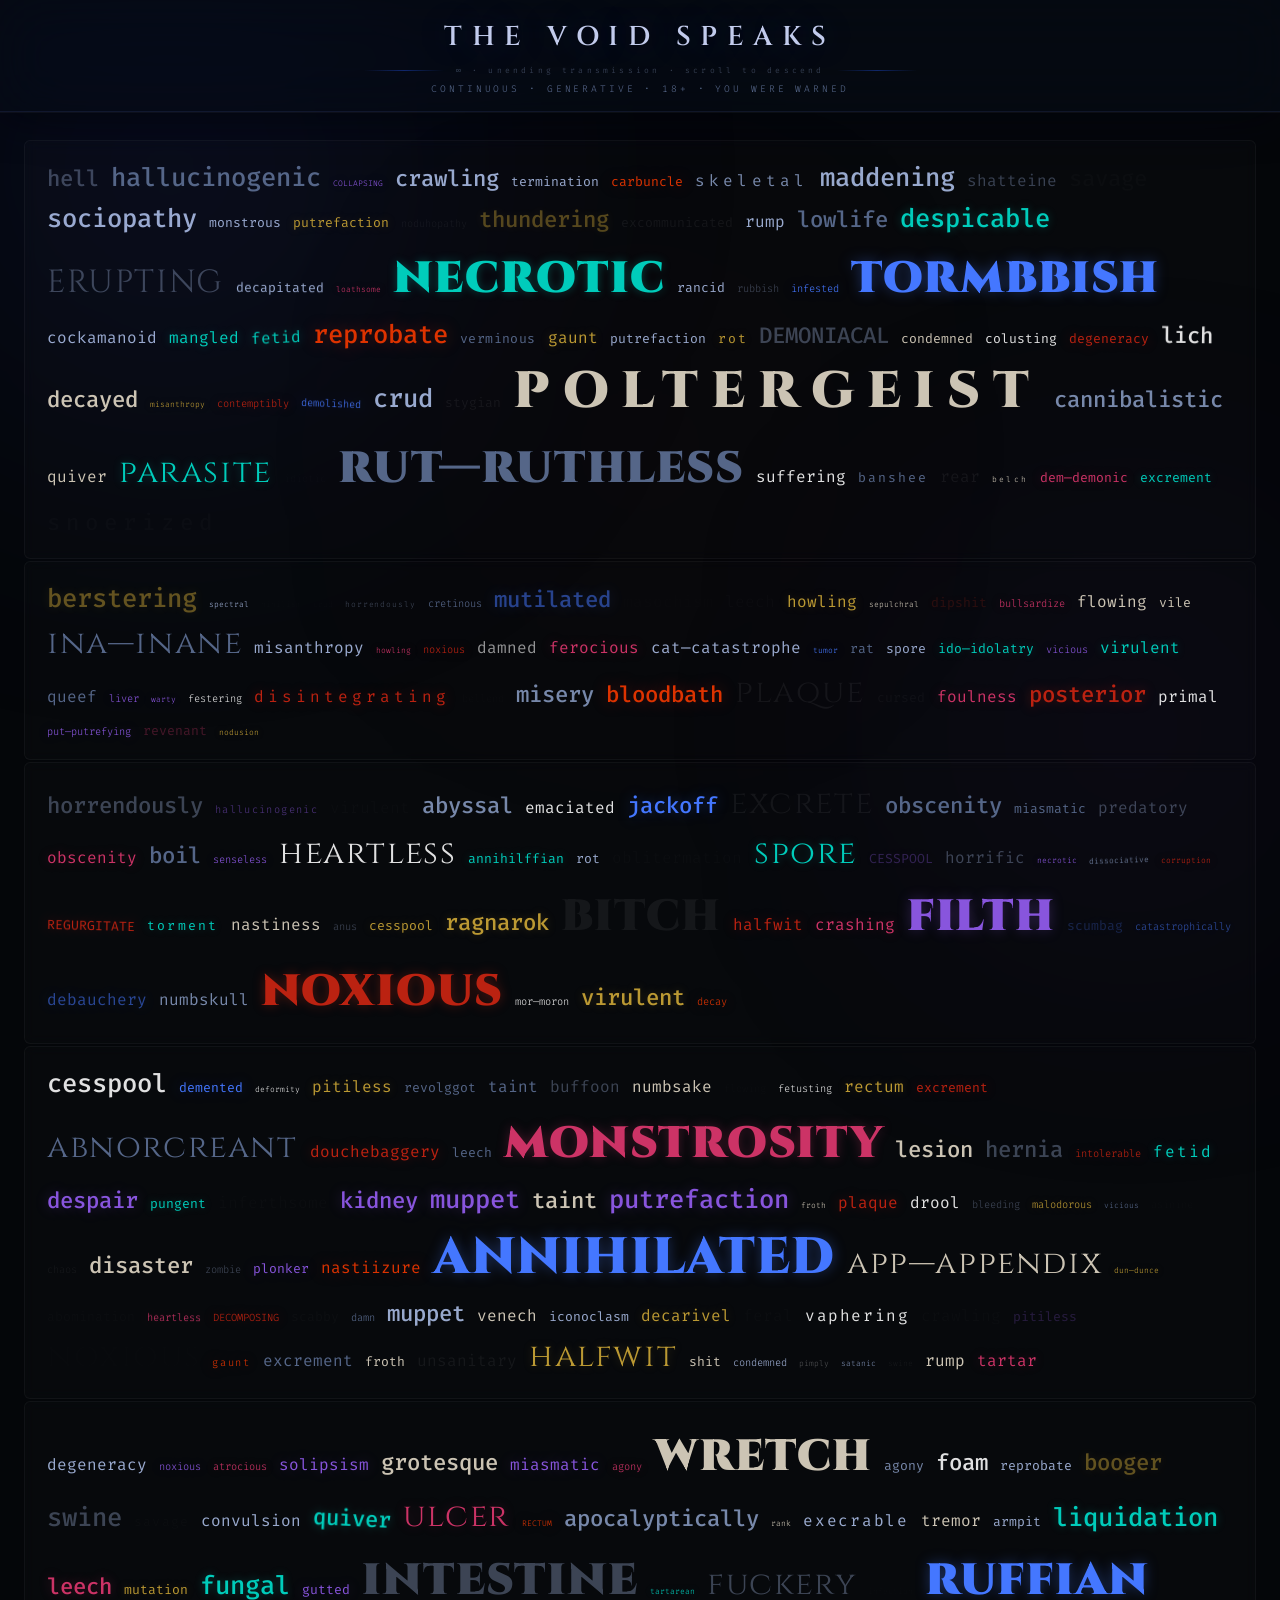
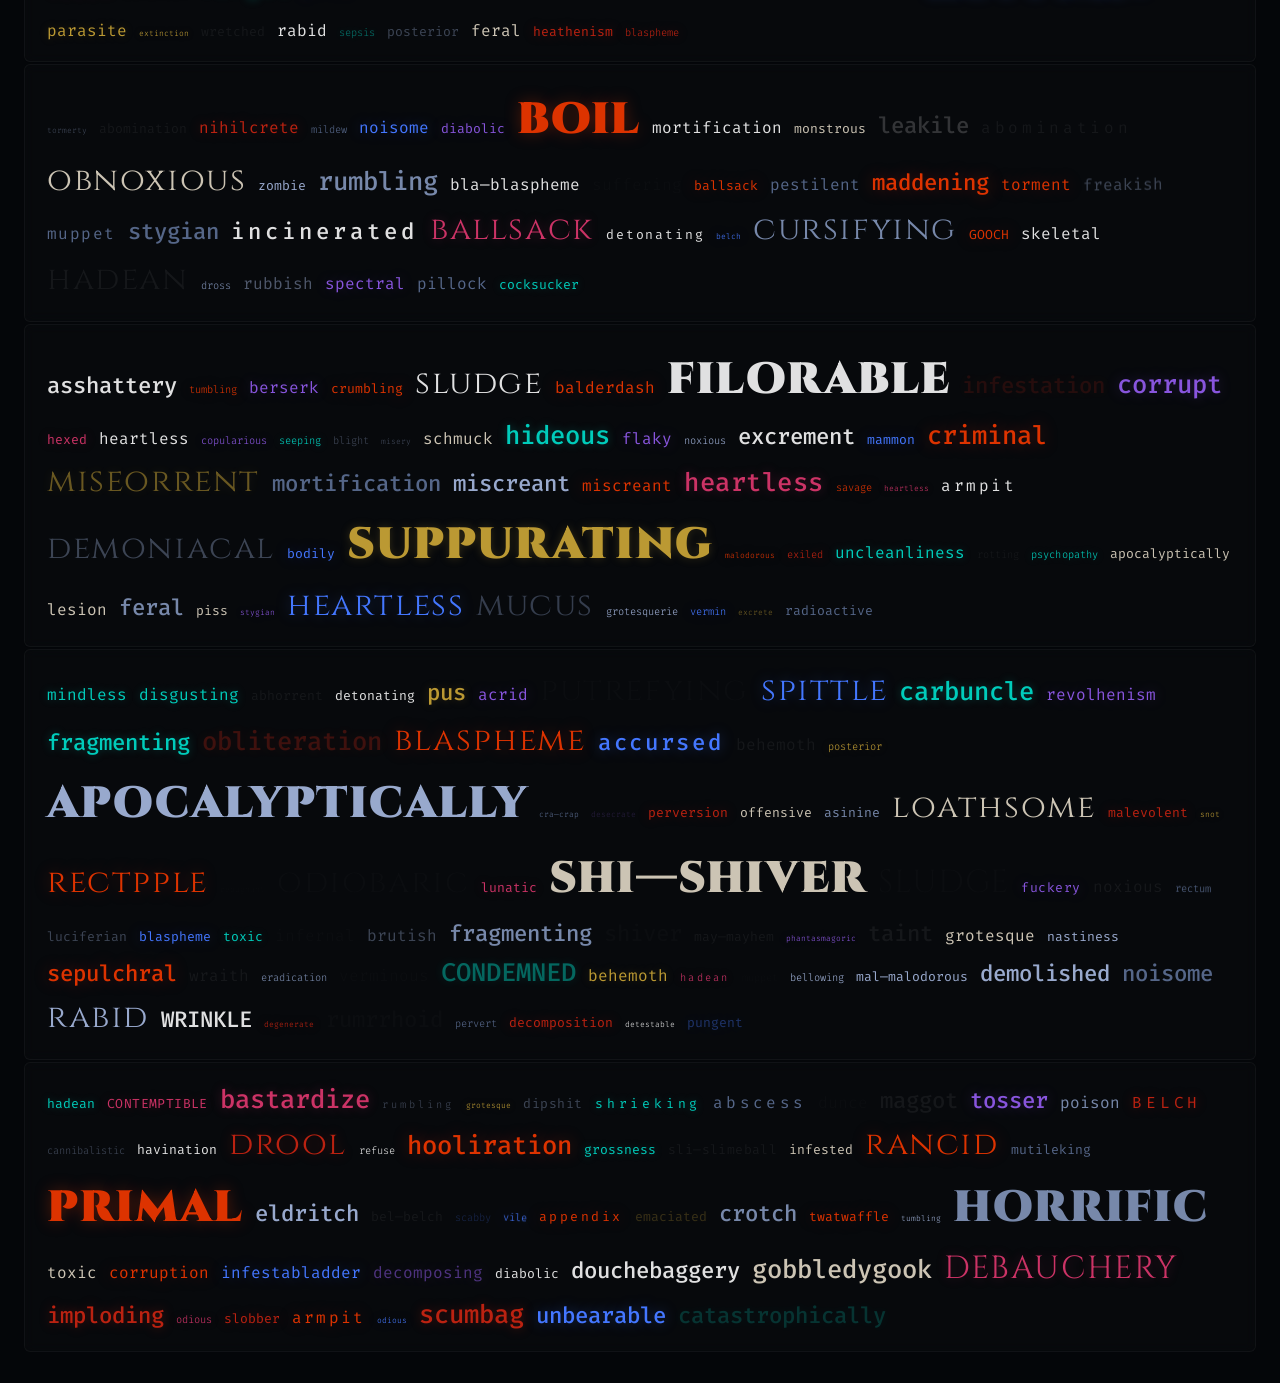
==== index.html @ caf94340 "Rename index 2.html to index.html" ====
<!DOCTYPE html>
<html lang="en">
<head>
<meta charset="UTF-8">
<meta name="viewport" content="width=device-width, initial-scale=1.0">
<title>THE VOID SPEAKS</title>
<style>
  @import url('https://fonts.googleapis.com/css2?family=Cinzel:wght@400;600;900&family=Fira+Code:wght@300;400;500&display=swap');

  :root {
    --bg:         #040609;
    --bg2:        #07090f;
    --glass-bg:   rgba(8, 12, 22, 0.60);
    --glass-edge: rgba(120, 150, 255, 0.10);
    --glass-glow: rgba(60, 100, 255, 0.06);

    --crimson:  #bb2211;
    --ember:    #dd3300;
    --azure:    #2255ee;
    --violet:   #6633cc;
    --frost:    rgba(190, 210, 255, 0.75);
    --mist:     rgba(160, 180, 220, 0.35);
    --steel:    #556688;
    --bone:     #ccc4b4;
    --teal:     #00bbaa;
    --gold:     #997722;
    --silver:   #7788aa;
    --dim:      rgba(255,255,255,0.08);
    --ink:      rgba(255,255,255,0.03);
  }

  * { margin: 0; padding: 0; box-sizing: border-box; }

  html {
    scroll-behavior: smooth;
    background: var(--bg);
  }

  body {
    background: var(--bg);
    min-height: 100vh;
    overflow-x: hidden;
    font-family: 'Fira Code', monospace;
    color: var(--bone);
    overscroll-behavior-y: none;
  }

  /* Subtle noise grain — much lighter */
  body::after {
    content: '';
    position: fixed;
    inset: -50%;
    width: 200%;
    height: 200%;
    background-image: url("data:image/svg+xml,%3Csvg viewBox='0 0 256 256' xmlns='http://www.w3.org/2000/svg'%3E%3Cfilter id='noise'%3E%3CfeTurbulence type='fractalNoise' baseFrequency='0.9' numOctaves='4' stitchTiles='stitch'/%3E%3C/filter%3E%3Crect width='100%25' height='100%25' filter='url(%23noise)' opacity='0.04'/%3E%3C/svg%3E");
    pointer-events: none;
    z-index: 998;
    opacity: 0.05;
    animation: grain 0.8s steps(1) infinite;
  }

  @keyframes grain {
    0%, 100% { transform: translate(0,0); }
    20% { transform: translate(-2%,-2%); }
    40% { transform: translate(2%,1%); }
    60% { transform: translate(-1%,3%); }
    80% { transform: translate(3%,-1%); }
  }

  /* ─── AMBIENT ORBS ────────────────────────────────────────── */
  .bg-orb {
    position: fixed;
    border-radius: 50%;
    filter: blur(140px);
    pointer-events: none;
    z-index: 0;
  }
  #orb1 {
    width: 700px; height: 700px;
    background: radial-gradient(circle, rgba(40,60,200,0.18) 0%, transparent 70%);
    top: -180px; left: -180px;
    animation: orbDrift1 28s ease-in-out infinite;
  }
  #orb2 {
    width: 500px; height: 500px;
    background: radial-gradient(circle, rgba(100,30,180,0.14) 0%, transparent 70%);
    bottom: -80px; right: -100px;
    animation: orbDrift2 22s ease-in-out infinite;
  }
  #orb3 {
    width: 400px; height: 400px;
    background: radial-gradient(circle, rgba(180,20,20,0.08) 0%, transparent 70%);
    top: 50%; left: 50%;
    transform: translate(-50%,-50%);
    animation: orbDrift3 35s ease-in-out infinite;
  }
  @keyframes orbDrift1 { 0%,100%{transform:translate(0,0)} 50%{transform:translate(100px,80px)} }
  @keyframes orbDrift2 { 0%,100%{transform:translate(0,0)} 50%{transform:translate(-80px,-60px)} }
  @keyframes orbDrift3 { 0%,100%{transform:translate(-50%,-50%)} 33%{transform:translate(-40%,-60%)} 66%{transform:translate(-60%,-40%)} }

  /* ─── HEADER ─────────────────────────────────────────────── */
  #header {
    position: sticky;
    top: 0;
    z-index: 100;
    text-align: center;
    padding: 18px 24px 16px;
    background: var(--glass-bg);
    backdrop-filter: blur(28px) saturate(160%);
    -webkit-backdrop-filter: blur(28px) saturate(160%);
    border-bottom: 1px solid var(--glass-edge);
    box-shadow:
      0 1px 0 rgba(255,255,255,0.04),
      0 4px 40px rgba(0,0,0,0.6),
      0 0 80px var(--glass-glow);
  }

  #header h1 {
    font-family: 'Cinzel', serif;
    font-size: clamp(1rem, 3.5vw, 1.7rem);
    font-weight: 600;
    color: rgba(210, 220, 255, 0.92);
    letter-spacing: 0.35em;
    text-transform: uppercase;
    text-shadow: 0 0 40px rgba(80,120,255,0.3);
  }

  #header p {
    font-family: 'Fira Code', monospace;
    font-size: 0.6rem;
    color: var(--steel);
    letter-spacing: 0.3em;
    text-transform: uppercase;
    margin-top: 6px;
    font-weight: 300;
  }

  /* Header rule */
  #header-rule {
    display: flex;
    align-items: center;
    gap: 12px;
    margin-top: 10px;
    justify-content: center;
    opacity: 0.4;
  }
  #header-rule span {
    display: block;
    height: 1px;
    width: 80px;
    background: linear-gradient(90deg, transparent, var(--azure), transparent);
  }
  #header-rule em {
    font-style: normal;
    font-size: 0.5rem;
    color: var(--silver);
    letter-spacing: 0.4em;
    font-family: 'Fira Code', monospace;
  }

  /* ─── WORD FIELD ─────────────────────────────────────────── */
  #word-field {
    min-height: 100vh;
    padding: 28px 24px;
    position: relative;
    z-index: 1;
  }

  .word-chunk {
    display: flex;
    flex-wrap: wrap;
    align-items: baseline;
    gap: 8px 12px;
    margin-bottom: 2px;
    padding: 20px 22px;
    background: rgba(255,255,255,0.015);
    border: 1px solid rgba(255,255,255,0.04);
    border-radius: 6px;
    backdrop-filter: blur(6px);
    -webkit-backdrop-filter: blur(6px);
    animation: chunkIn 0.5s cubic-bezier(0.22, 1, 0.36, 1) both;
    opacity: 0;
    transform: translateY(16px);
  }

  @keyframes chunkIn {
    to { opacity: 1; transform: translateY(0); }
  }

  .word {
    display: inline-block;
    font-family: 'Fira Code', monospace;
    line-height: 1.3;
    transition: color 0.15s ease, text-shadow 0.15s ease;
    cursor: default;
    will-change: transform;
    font-weight: 400;
  }

  .word:hover {
    animation: hoverLift 0.2s ease forwards;
    filter: brightness(1.4) saturate(1.2);
  }

  @keyframes hoverLift {
    to { transform: translateY(-2px) scale(1.04); }
  }

  /* ─── WORD STYLE VARIANTS (refined palette) ──────────────── */
  .style-crimson { color: var(--crimson); text-shadow: 0 0 12px rgba(187,34,17,0.4); }
  .style-ember   { color: var(--ember);   text-shadow: 0 0 16px rgba(221,51,0,0.35); }
  .style-azure   { color: #4477ff;        text-shadow: 0 0 14px rgba(68,119,255,0.35); }
  .style-violet  { color: #8855dd;        text-shadow: 0 0 14px rgba(136,85,221,0.3); }
  .style-frost   { color: rgba(190,210,255,0.80); }
  .style-mist    { color: var(--mist); }
  .style-steel   { color: var(--steel); }
  .style-bone    { color: var(--bone); }
  .style-teal    { color: #00ccbb;        text-shadow: 0 0 10px rgba(0,204,187,0.3); }
  .style-gold    { color: #bb9933;        text-shadow: 0 0 10px rgba(187,153,51,0.25); }
  .style-silver  { color: var(--silver); }
  .style-dim     { color: rgba(255,255,255,0.06); }
  .style-white   { color: rgba(255,255,255,0.88); }
  .style-shadow  { color: rgba(255,255,255,0.02); }
  .style-rose    { color: #cc3366;        text-shadow: 0 0 12px rgba(204,51,102,0.3); }

  /* ─── SIZE VARIANTS ──────────────────────────────────────── */
  .sz-micro  { font-size: 0.5rem;  font-weight: 300; }
  .sz-tiny   { font-size: 0.65rem; font-weight: 300; }
  .sz-small  { font-size: 0.82rem; }
  .sz-med    { font-size: 1.0rem;  }
  .sz-large  { font-size: 1.4rem;  font-weight: 500; }
  .sz-huge   { font-size: 2.0rem;  font-family: 'Cinzel', serif; font-weight: 400; letter-spacing: 0.05em; }
  .sz-titan  { font-size: 3.2rem;  font-family: 'Cinzel', serif; font-weight: 900; letter-spacing: 0.02em; }
  .sz-mono   { font-size: 1.6rem;  font-family: 'Fira Code', monospace; font-weight: 500; }

  /* ─── SPECIAL EFFECTS (restrained) ──────────────────────── */
  .pulse      { animation: pulseAnim 3s ease-in-out infinite; }
  .blink      { animation: blinkAnim 2.4s step-start infinite; }
  .glitch-anim { animation: glitchAnim 3.5s infinite; }
  .drift      { animation: driftAnim 6s ease-in-out infinite alternate; }

  @keyframes pulseAnim {
    0%,100% { opacity: 1; transform: scale(1); }
    50% { opacity: 0.6; transform: scale(1.03); }
  }
  @keyframes blinkAnim { 50% { opacity: 0; } }
  @keyframes glitchAnim {
    0%,90%,100% { text-shadow: inherit; transform: none; }
    91% { text-shadow: -2px 0 rgba(68,119,255,0.8), 2px 0 rgba(187,34,17,0.8); transform: translateX(-1px); }
    93% { text-shadow: 2px 0 rgba(136,85,221,0.8), -2px 0 rgba(0,204,187,0.5); transform: translateX(2px); }
    95% { text-shadow: inherit; transform: none; }
  }
  @keyframes driftAnim {
    from { transform: translateY(0); }
    to   { transform: translateY(-3px); }
  }

  /* ─── SENTINEL ───────────────────────────────────────────── */
  #sentinel { height: 1px; width: 100%; }

  /* ─── SCROLLBAR ──────────────────────────────────────────── */
  ::-webkit-scrollbar { width: 4px; }
  ::-webkit-scrollbar-track { background: var(--bg); }
  ::-webkit-scrollbar-thumb {
    background: rgba(80,100,200,0.3);
    border-radius: 2px;
  }
  ::-webkit-scrollbar-thumb:hover { background: rgba(80,100,200,0.5); }
</style>
</head>
<body>

<div class="bg-orb" id="orb1"></div>
<div class="bg-orb" id="orb2"></div>
<div class="bg-orb" id="orb3"></div>

<div id="header">
  <h1>The Void Speaks</h1>
  <div id="header-rule">
    <span></span>
    <em>∞ · unending transmission · scroll to descend</em>
    <span></span>
  </div>
  <p>continuous · generative · 18+ · you were warned</p>
</div>

<div id="word-field"></div>
<div id="sentinel"></div>

<script>
  const words = [
    "hellspawn","damnation","abomination","infernal","forsaken","wretched","putrid","vile","festering",
    "pestilence","malevolent","sinister","nefarious","diabolical","accursed","wicked","malice","blight",
    "desecrate","profane","blaspheme","defile","corrupt","decayed","rancid","fetid","gangrenous","necrotic",
    "desecrated","tormented","suffering","anguish","despair","torment","agony","misery","anguished",
    "grotesque","hideous","revolting","repulsive","disgusting","loathsome","repugnant","obnoxious","offensive",
    "contemptible","deplorable","despicable","detestable","execrable","odious","heinous","atrocious",
    "barbaric","savage","brutal","vicious","ferocious","ruthless","merciless","pitiless","heartless",
    "monstrous","ghastly","horrific","terrifying","nightmarish","apocalyptic","catastrophic","cataclysmic",
    "cesspool","garbage","filth","sewage","excrement","mucus","bile","pus","phlegm","vomit","slime",
    "scum","vermin","parasite","maggot","leech","rodent","roach","pestilent","infested","crawling",
    "mangled","mutilated","dismembered","decapitated","eviscerated","disembowelled","gutted","shredded",
    "obliterated","annihilated","decimated","pulverized","incinerated","vaporized","demolished","destroyed",
    "chaos","anarchy","mayhem","pandemonium","bedlam","havoc","carnage","massacre","slaughter","bloodbath",
    "scrotum","phallus","rectum","anus","bodily","excrete","flatulence","belch","regurgitate","defecate",
    "fornicate","copulate","promiscuous","debauchery","depravity","perversion","deviance","degenerate",
    "bastard","jackass","dipshit","numbskull","buffoon","imbecile","moron","cretin","halfwit","dunce",
    "schmuck","prick","ass","bitch","damn","hell","crap","shit","piss","bastardize","dumbass",
    "scumbag","dirtbag","lowlife","scoundrel","miscreant","reprobate","villain","wretch","swine","rat",
    "verminous","disgusting","revolting","putrefying","decomposing","rotting","festering","suppurating",
    "malodorous","miasmatic","sepulchral","necromantic","demoniacal","phantasmagoric","eldritch","cthonic",
    "stygian","abyssal","plutonian","infernal","gehenna","tartarean","erebean","hadean","leviathan",
    "behemoth","mammon","beelzebub","mephistophelean","luciferian","satanic","demonic","diabolic",
    "hexed","cursed","jinxed","doomed","damned","condemned","forsaken","banished","exiled","excommunicated",
    "psychotic","deranged","unhinged","demented","lunatic","maniacal","frenzied","berserk","rabid","feral",
    "cannibalistic","predatory","feral","primal","savage","animalistic","brutish","bestial","ghoulish",
    "splooge","queef","taint","gooch","ballsack","nipple","armpit","fungal","athlete","mold","spore",
    "toxic","radioactive","mutant","abhorrent","aberrant","deviant","abnormal","freakish","grotesque",
    "cadaverous","emaciated","skeletal","gaunt","haggard","pallid","ashen","deathly","ghostly","spectral",
    "wraith","banshee","poltergeist","revenant","zombie","undead","lich","ghoul","shade","apparition",
    "maggotbrain","slimeball","shitstain","dipwad","fuckwit","jackoff","cocksucker","bastardly","twatwaffle",
    "douchebaggery","asshattery","fuckery","bullshit","horseshit","cockamamie","balderdash","poppycock",
    "gobbledygook","drivel","hogwash","malarkey","claptrap","rubbish","tripe","twaddle","balderdash",
    "knobhead","tosser","wanker","bellend","muppet","numpty","pillock","plonker","prat","git","minger",
    "blithering","bumbling","fumbling","stumbling","mumbling","grumbling","crumbling","tumbling","rumbling",
    "catastrophically","apocalyptically","horrendously","atrociously","despicably","contemptibly","abhorrently",
    "putrefaction","decomposition","mortification","necrosis","gangrene","sepsis","infection","infestation",
    "obliteration","annihilation","decimation","eradication","extermination","liquidation","termination",
    "degeneracy","debauchery","licentiousness","lewdness","lasciviousness","obscenity","indecency","filthiness",
    "blasphemy","sacrilege","heresy","apostasy","paganism","heathenism","idolatry","iconoclasm","nihilism",
    "misanthropy","sociopathy","psychopathy","narcissism","sadism","masochism","nihilism","solipsism",
    "screaming","shrieking","wailing","howling","screeching","bellowing","roaring","thundering","crashing",
    "exploding","detonating","erupting","imploding","collapsing","disintegrating","fragmenting","shattering",
    "cretinous","moronic","idiotic","asinine","brainless","vapid","inane","mindless","senseless","witless",
    "guttersnipe","ruffian","hooligan","thug","delinquent","miscreant","felon","criminal","deviant","pervert",
    "muck","grime","sludge","ooze","goop","crud","dreck","dross","filth","sewage","waste","refuse","garbage",
    "fungus","mildew","mold","rot","decay","putrefaction","corruption","contamination","pollution","toxin",
    "venom","poison","acid","caustic","corrosive","noxious","virulent","pernicious","deleterious","baleful",
    "shrivel","wrinkle","crusty","flaky","scaly","scabby","warty","pimply","boil","pustule","carbuncle",
    "hemorrhoid","hernia","ulcer","lesion","abscess","cyst","tumor","polyp","growth","nodule","lump",
    "drool","slobber","drivel","froth","foam","spittle","mucus","snot","booger","earwax","tartar","plaque",
    "groin","crotch","buttocks","posterior","derriere","backside","hindquarters","rump","posterior","rear",
    "foulness","grossness","nastiness","dirtiness","uncleanliness","unhygienic","unsanitary","contaminated",
    "infuriating","maddening","aggravating","exasperating","insufferable","intolerable","unbearable","odious",
    "catastrophe","disaster","calamity","tragedy","apocalypse","armageddon","doomsday","ragnarok","extinction",
    "pungent","acrid","fetid","rank","reeking","stinking","malodorous","noisome","noxious","offensive",
    "spleen","bowel","intestine","colon","rectum","bladder","kidney","liver","gallbladder","appendix",
    "hemorrhaging","bleeding","oozing","seeping","leaking","dripping","trickling","flowing","gushing",
    "grotesquerie","monstrosity","abomination","freak","aberration","anomaly","mutation","deformity",
    "psychedelic","hallucinogenic","delusional","paranoid","schizophrenic","bipolar","dissociative",
    "seizure","convulsion","spasm","twitch","tremor","shudder","shiver","quake","quiver","vibrate",
  ];

  const styles = [
    "style-crimson","style-ember","style-azure","style-violet","style-frost",
    "style-mist","style-steel","style-bone","style-teal","style-gold",
    "style-silver","style-dim","style-white","style-shadow","style-rose"
  ];

  const sizes = [
    "sz-micro","sz-tiny","sz-tiny","sz-small","sz-small","sz-small","sz-med","sz-med","sz-med","sz-med",
    "sz-large","sz-large","sz-huge","sz-mono","sz-titan"
  ];

  const effects = [null,null,null,null,null,null,null,null,"pulse","blink","glitch-anim","drift"];

  function pick(arr) { return arr[Math.floor(Math.random() * arr.length)]; }

  const field = document.getElementById('word-field');

  function getWord() {
    const r = Math.random();
    if (r < 0.07) {
      const w1 = pick(words), w2 = pick(words);
      return w1.slice(0, Math.ceil(w1.length * 0.55)) + w2.slice(Math.floor(w2.length * 0.4));
    } else if (r < 0.12) {
      return pick(words).toUpperCase();
    } else if (r < 0.16) {
      const w = pick(words);
      return w.slice(0,3) + '—' + w;
    }
    return pick(words);
  }

  function addChunk() {
    const chunkSize = 35 + Math.floor(Math.random() * 55);
    const chunk = document.createElement('div');
    chunk.className = 'word-chunk';
    // stagger chunk animation slightly
    chunk.style.animationDelay = '0ms';

    for (let i = 0; i < chunkSize; i++) {
      const span = document.createElement('span');
      span.className = 'word';

      span.classList.add(pick(styles), pick(sizes));

      if (Math.random() < 0.06) {
        const fx = pick(effects);
        if (fx) span.classList.add(fx);
      }

      // Occasional subtle rotation — much less extreme
      if (Math.random() < 0.04) {
        const deg = (Math.random() - 0.5) * 6;
        span.style.transform = `rotate(${deg}deg)`;
        span.style.display = 'inline-block';
      }

      if (Math.random() < 0.08) {
        span.style.letterSpacing = (Math.random() * 0.3).toFixed(2) + 'em';
      }

      if (Math.random() < 0.07) {
        span.style.opacity = (0.15 + Math.random() * 0.5).toFixed(2);
      }

      span.textContent = getWord();
      chunk.appendChild(span);
    }

    field.appendChild(chunk);
  }

  // Initial fill
  for (let i = 0; i < 5; i++) addChunk();

  // Infinite scroll — load ahead generously for smooth feel
  const sentinel = document.getElementById('sentinel');
  const observer = new IntersectionObserver((entries) => {
    entries.forEach(entry => {
      if (entry.isIntersecting) {
        const count = 2 + Math.floor(Math.random() * 3);
        // Use idle callback if available for smooth scroll
        const addFn = () => { for (let i = 0; i < count; i++) addChunk(); };
        if ('requestIdleCallback' in window) {
          requestIdleCallback(addFn, { timeout: 200 });
        } else {
          requestAnimationFrame(addFn);
        }
      }
    });
  }, { rootMargin: '600px' });

  observer.observe(sentinel);

  // Subtle background color shift on click
  document.addEventListener('click', () => {
    document.body.style.transition = 'background 0.3s ease';
    document.body.style.background = `hsl(${210 + Math.random()*40},30%,3%)`;
    setTimeout(() => {
      document.body.style.background = '';
      document.body.style.transition = '';
    }, 400);
  });

  // Subtle cursor trail — refined cool tones only
  const canvas = document.createElement('canvas');
  canvas.style.cssText = 'position:fixed;top:0;left:0;pointer-events:none;z-index:9997;mix-blend-mode:screen;';
  document.body.appendChild(canvas);
  const ctx = canvas.getContext('2d');

  function resizeCanvas() { canvas.width = window.innerWidth; canvas.height = window.innerHeight; }
  resizeCanvas();
  window.addEventListener('resize', resizeCanvas);

  let particles = [];
  document.addEventListener('mousemove', e => {
    if (Math.random() > 0.5) return; // spawn fewer particles
    particles.push({
      x: e.clientX, y: e.clientY,
      vx: (Math.random() - 0.5) * 1.5,
      vy: (Math.random() - 0.5) * 1.5 - 0.5,
      life: 1,
      color: `hsla(${200 + Math.random()*80},80%,70%,1)`
    });
  });

  (function loop() {
    ctx.clearRect(0, 0, canvas.width, canvas.height);
    particles = particles.filter(p => p.life > 0);
    particles.forEach(p => {
      ctx.globalAlpha = p.life * 0.35;
      ctx.fillStyle = p.color;
      ctx.beginPath();
      ctx.arc(p.x, p.y, p.life * 2, 0, Math.PI * 2);
      ctx.fill();
      p.x += p.vx; p.y += p.vy;
      p.life -= 0.035;
    });
    ctx.globalAlpha = 1;
    requestAnimationFrame(loop);
  })();
</script>
</body>
</html>
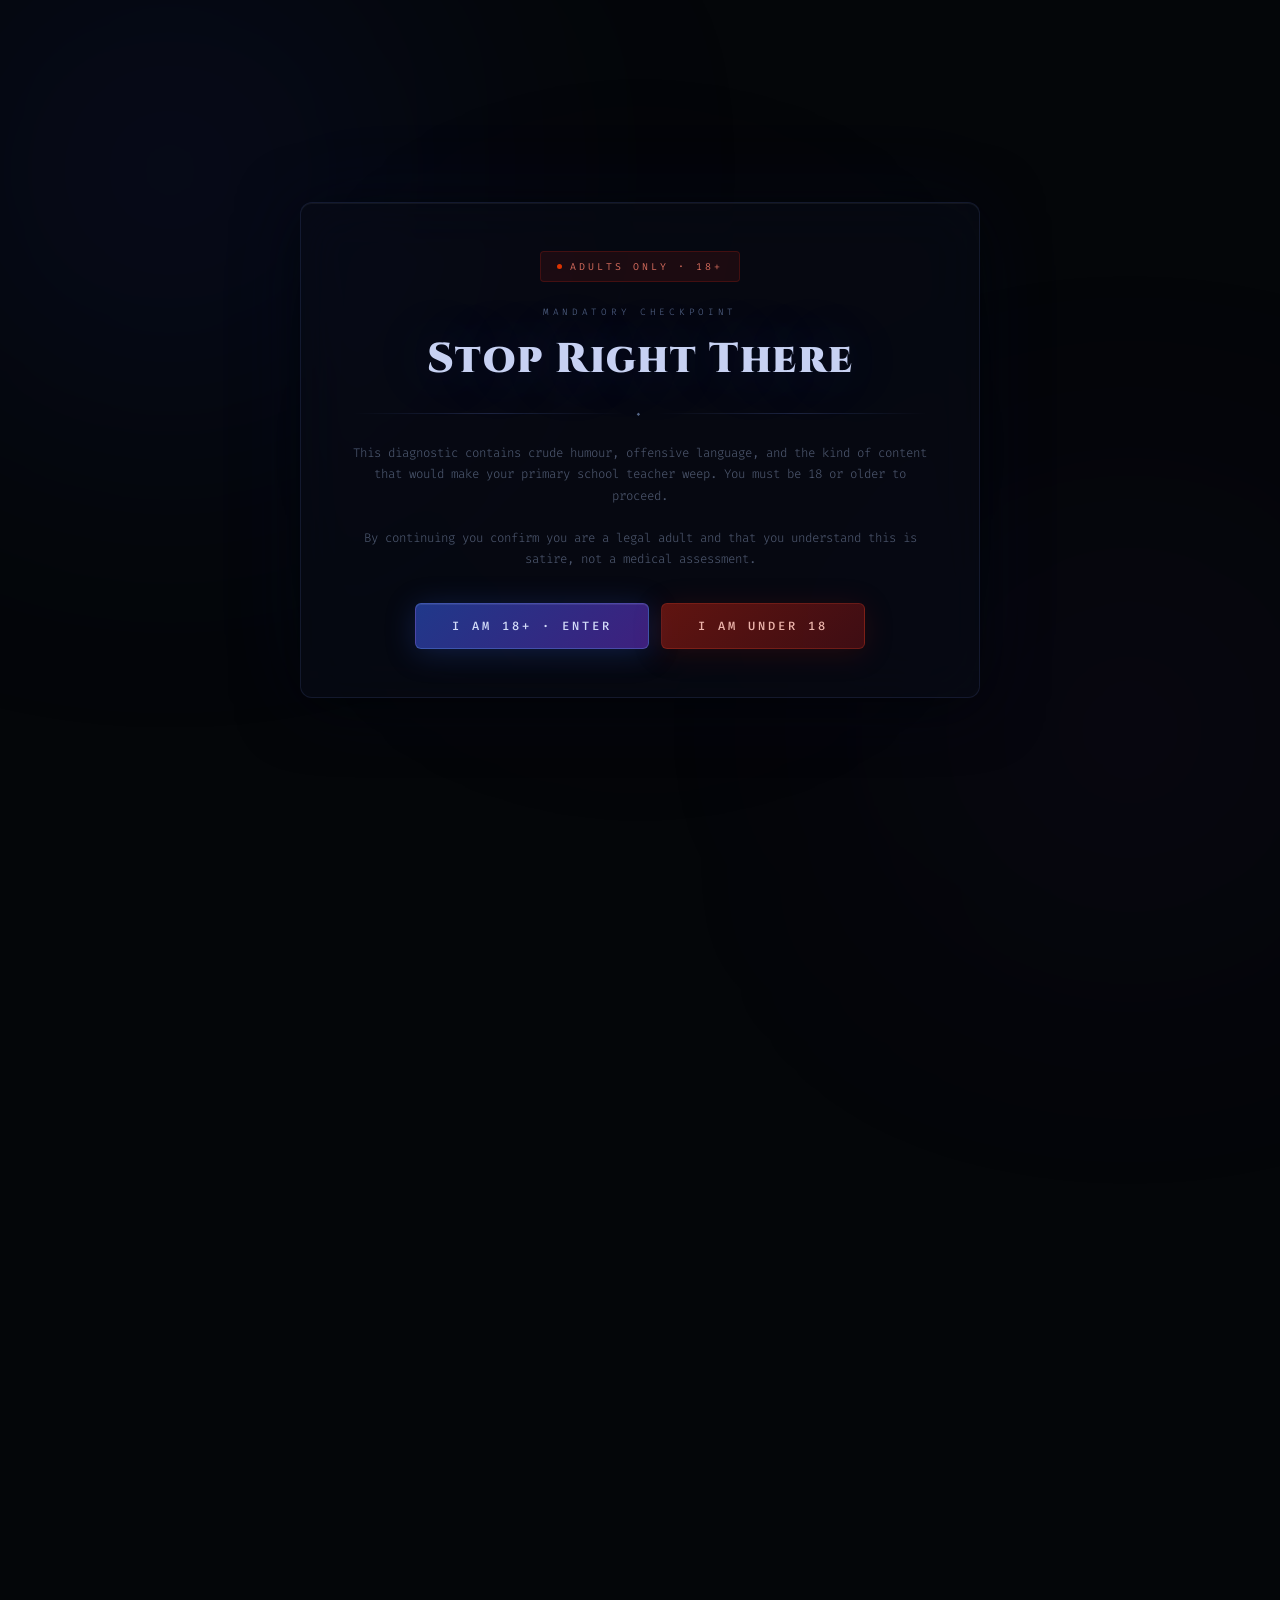
==== commit 0cd8d55c: "Update index.html" ====
--- a/index.html
+++ b/index.html
@@ -3,38 +3,32 @@
 <head>
 <meta charset="UTF-8">
 <meta name="viewport" content="width=device-width, initial-scale=1.0">
-<title>THE VOID SPEAKS</title>
+<title>HOW RETARDED ARE YOU</title>
 <style>
   @import url('https://fonts.googleapis.com/css2?family=Cinzel:wght@400;600;900&family=Fira+Code:wght@300;400;500&display=swap');
 
   :root {
     --bg:         #040609;
-    --bg2:        #07090f;
-    --glass-bg:   rgba(8, 12, 22, 0.60);
-    --glass-edge: rgba(120, 150, 255, 0.10);
-    --glass-glow: rgba(60, 100, 255, 0.06);
-
-    --crimson:  #bb2211;
-    --ember:    #dd3300;
-    --azure:    #2255ee;
-    --violet:   #6633cc;
-    --frost:    rgba(190, 210, 255, 0.75);
-    --mist:     rgba(160, 180, 220, 0.35);
-    --steel:    #556688;
-    --bone:     #ccc4b4;
-    --teal:     #00bbaa;
-    --gold:     #997722;
-    --silver:   #7788aa;
-    --dim:      rgba(255,255,255,0.08);
-    --ink:      rgba(255,255,255,0.03);
+    --glass-bg:   rgba(8, 12, 22, 0.65);
+    --glass-edge: rgba(120, 150, 255, 0.12);
+    --glass-glow: rgba(60, 100, 255, 0.07);
+    --crimson:    #bb2211;
+    --ember:      #dd3300;
+    --azure:      #3366ff;
+    --violet:     #7744dd;
+    --frost:      rgba(190, 210, 255, 0.85);
+    --mist:       rgba(160, 180, 220, 0.45);
+    --steel:      #556688;
+    --bone:       #ccc4b4;
+    --teal:       #00ccbb;
+    --gold:       #cc9933;
+    --silver:     #7788aa;
+    --dim:        rgba(255,255,255,0.06);
   }
 
   * { margin: 0; padding: 0; box-sizing: border-box; }
 
-  html {
-    scroll-behavior: smooth;
-    background: var(--bg);
-  }
+  html { background: var(--bg); scroll-behavior: smooth; }
 
   body {
     background: var(--bg);
@@ -42,10 +36,13 @@
     overflow-x: hidden;
     font-family: 'Fira Code', monospace;
     color: var(--bone);
-    overscroll-behavior-y: none;
-  }
-
-  /* Subtle noise grain — much lighter */
+    display: flex;
+    flex-direction: column;
+    align-items: center;
+    justify-content: flex-start;
+  }
+
+  /* Noise grain */
   body::after {
     content: '';
     position: fixed;
@@ -58,214 +55,379 @@
     opacity: 0.05;
     animation: grain 0.8s steps(1) infinite;
   }
-
   @keyframes grain {
-    0%, 100% { transform: translate(0,0); }
-    20% { transform: translate(-2%,-2%); }
-    40% { transform: translate(2%,1%); }
-    60% { transform: translate(-1%,3%); }
-    80% { transform: translate(3%,-1%); }
-  }
-
-  /* ─── AMBIENT ORBS ────────────────────────────────────────── */
-  .bg-orb {
-    position: fixed;
-    border-radius: 50%;
-    filter: blur(140px);
+    0%,100%{transform:translate(0,0)} 20%{transform:translate(-2%,-2%)} 40%{transform:translate(2%,1%)} 60%{transform:translate(-1%,3%)} 80%{transform:translate(3%,-1%)}
+  }
+
+  /* Orbs */
+  .bg-orb { position: fixed; border-radius: 50%; filter: blur(140px); pointer-events: none; z-index: 0; }
+  #orb1 { width:700px; height:700px; background:radial-gradient(circle,rgba(40,60,200,0.18) 0%,transparent 70%); top:-180px; left:-180px; animation:orbDrift1 28s ease-in-out infinite; }
+  #orb2 { width:500px; height:500px; background:radial-gradient(circle,rgba(100,30,180,0.14) 0%,transparent 70%); bottom:-80px; right:-100px; animation:orbDrift2 22s ease-in-out infinite; }
+  #orb3 { width:400px; height:400px; background:radial-gradient(circle,rgba(180,20,20,0.08) 0%,transparent 70%); top:50%; left:50%; transform:translate(-50%,-50%); animation:orbDrift3 35s ease-in-out infinite; }
+  @keyframes orbDrift1{0%,100%{transform:translate(0,0)}50%{transform:translate(100px,80px)}}
+  @keyframes orbDrift2{0%,100%{transform:translate(0,0)}50%{transform:translate(-80px,-60px)}}
+  @keyframes orbDrift3{0%,100%{transform:translate(-50%,-50%)}33%{transform:translate(-40%,-60%)}66%{transform:translate(-60%,-40%)}}
+
+  /* ─── LAYOUT ─────────────────────────────────────────────── */
+  .screen {
+    position: relative;
+    z-index: 1;
+    width: 100%;
+    min-height: 100vh;
+    display: flex;
+    flex-direction: column;
+    align-items: center;
+    justify-content: center;
+    padding: 40px 20px;
+    opacity: 0;
+    transform: translateY(20px);
+    transition: opacity 0.5s cubic-bezier(0.22,1,0.36,1), transform 0.5s cubic-bezier(0.22,1,0.36,1);
     pointer-events: none;
-    z-index: 0;
-  }
-  #orb1 {
-    width: 700px; height: 700px;
-    background: radial-gradient(circle, rgba(40,60,200,0.18) 0%, transparent 70%);
-    top: -180px; left: -180px;
-    animation: orbDrift1 28s ease-in-out infinite;
-  }
-  #orb2 {
-    width: 500px; height: 500px;
-    background: radial-gradient(circle, rgba(100,30,180,0.14) 0%, transparent 70%);
-    bottom: -80px; right: -100px;
-    animation: orbDrift2 22s ease-in-out infinite;
-  }
-  #orb3 {
-    width: 400px; height: 400px;
-    background: radial-gradient(circle, rgba(180,20,20,0.08) 0%, transparent 70%);
-    top: 50%; left: 50%;
-    transform: translate(-50%,-50%);
-    animation: orbDrift3 35s ease-in-out infinite;
-  }
-  @keyframes orbDrift1 { 0%,100%{transform:translate(0,0)} 50%{transform:translate(100px,80px)} }
-  @keyframes orbDrift2 { 0%,100%{transform:translate(0,0)} 50%{transform:translate(-80px,-60px)} }
-  @keyframes orbDrift3 { 0%,100%{transform:translate(-50%,-50%)} 33%{transform:translate(-40%,-60%)} 66%{transform:translate(-60%,-40%)} }
-
-  /* ─── HEADER ─────────────────────────────────────────────── */
-  #header {
-    position: sticky;
-    top: 0;
-    z-index: 100;
-    text-align: center;
-    padding: 18px 24px 16px;
+  }
+  .screen.active {
+    opacity: 1;
+    transform: translateY(0);
+    pointer-events: all;
+  }
+  .screen.exit {
+    opacity: 0;
+    transform: translateY(-20px);
+    transition: opacity 0.3s ease, transform 0.3s ease;
+  }
+
+  /* ─── GLASS CARD ─────────────────────────────────────────── */
+  .card {
     background: var(--glass-bg);
     backdrop-filter: blur(28px) saturate(160%);
     -webkit-backdrop-filter: blur(28px) saturate(160%);
-    border-bottom: 1px solid var(--glass-edge);
+    border: 1px solid var(--glass-edge);
+    border-radius: 12px;
     box-shadow:
-      0 1px 0 rgba(255,255,255,0.04),
-      0 4px 40px rgba(0,0,0,0.6),
-      0 0 80px var(--glass-glow);
-  }
-
-  #header h1 {
+      0 1px 0 rgba(255,255,255,0.05) inset,
+      0 8px 60px rgba(0,0,0,0.7),
+      0 0 100px var(--glass-glow);
+    padding: 48px 52px;
+    max-width: 680px;
+    width: 100%;
+  }
+
+  /* ─── TYPOGRAPHY ─────────────────────────────────────────── */
+  .eyebrow {
+    font-size: 0.58rem;
+    letter-spacing: 0.4em;
+    text-transform: uppercase;
+    color: var(--steel);
+    margin-bottom: 18px;
+    font-weight: 300;
+  }
+
+  h1.title {
     font-family: 'Cinzel', serif;
-    font-size: clamp(1rem, 3.5vw, 1.7rem);
+    font-size: clamp(1.4rem, 5vw, 2.6rem);
+    font-weight: 900;
+    letter-spacing: 0.04em;
+    line-height: 1.15;
+    color: rgba(210,220,255,0.95);
+    text-shadow: 0 0 60px rgba(80,120,255,0.25);
+    margin-bottom: 16px;
+  }
+
+  h2.q-title {
+    font-family: 'Cinzel', serif;
+    font-size: clamp(1rem, 3vw, 1.4rem);
     font-weight: 600;
-    color: rgba(210, 220, 255, 0.92);
-    letter-spacing: 0.35em;
-    text-transform: uppercase;
-    text-shadow: 0 0 40px rgba(80,120,255,0.3);
-  }
-
-  #header p {
-    font-family: 'Fira Code', monospace;
-    font-size: 0.6rem;
-    color: var(--steel);
-    letter-spacing: 0.3em;
-    text-transform: uppercase;
-    margin-top: 6px;
+    color: rgba(200,215,255,0.9);
+    line-height: 1.4;
+    margin-bottom: 28px;
+    letter-spacing: 0.02em;
+  }
+
+  .subtitle {
+    font-size: 0.78rem;
+    color: var(--mist);
+    line-height: 1.7;
+    margin-bottom: 32px;
     font-weight: 300;
   }
 
-  /* Header rule */
-  #header-rule {
+  /* ─── DIVIDER ────────────────────────────────────────────── */
+  .divider {
     display: flex;
     align-items: center;
     gap: 12px;
-    margin-top: 10px;
-    justify-content: center;
-    opacity: 0.4;
-  }
-  #header-rule span {
-    display: block;
+    margin: 24px 0;
+  }
+  .divider::before, .divider::after {
+    content: '';
+    flex: 1;
     height: 1px;
-    width: 80px;
-    background: linear-gradient(90deg, transparent, var(--azure), transparent);
-  }
-  #header-rule em {
-    font-style: normal;
+    background: linear-gradient(90deg, transparent, rgba(120,150,255,0.2), transparent);
+  }
+  .divider span {
     font-size: 0.5rem;
-    color: var(--silver);
-    letter-spacing: 0.4em;
+    letter-spacing: 0.5em;
+    color: var(--steel);
+  }
+
+  /* ─── PROGRESS ───────────────────────────────────────────── */
+  .progress-wrap {
+    margin-bottom: 32px;
+  }
+  .progress-label {
+    display: flex;
+    justify-content: space-between;
+    font-size: 0.58rem;
+    letter-spacing: 0.3em;
+    color: var(--steel);
+    text-transform: uppercase;
+    margin-bottom: 8px;
+  }
+  .progress-bar {
+    height: 2px;
+    background: rgba(255,255,255,0.06);
+    border-radius: 2px;
+    overflow: hidden;
+  }
+  .progress-fill {
+    height: 100%;
+    background: linear-gradient(90deg, var(--azure), var(--violet));
+    border-radius: 2px;
+    transition: width 0.6s cubic-bezier(0.22,1,0.36,1);
+    box-shadow: 0 0 8px rgba(80,120,255,0.5);
+  }
+
+  /* ─── OPTIONS ────────────────────────────────────────────── */
+  .options {
+    display: flex;
+    flex-direction: column;
+    gap: 10px;
+  }
+
+  .option-btn {
+    background: rgba(255,255,255,0.03);
+    border: 1px solid rgba(255,255,255,0.07);
+    border-radius: 8px;
+    padding: 14px 20px;
+    cursor: pointer;
     font-family: 'Fira Code', monospace;
-  }
-
-  /* ─── WORD FIELD ─────────────────────────────────────────── */
-  #word-field {
-    min-height: 100vh;
-    padding: 28px 24px;
+    font-size: 0.82rem;
+    color: var(--bone);
+    text-align: left;
+    transition: all 0.2s ease;
     position: relative;
-    z-index: 1;
-  }
-
-  .word-chunk {
-    display: flex;
-    flex-wrap: wrap;
-    align-items: baseline;
-    gap: 8px 12px;
-    margin-bottom: 2px;
-    padding: 20px 22px;
-    background: rgba(255,255,255,0.015);
-    border: 1px solid rgba(255,255,255,0.04);
-    border-radius: 6px;
-    backdrop-filter: blur(6px);
-    -webkit-backdrop-filter: blur(6px);
-    animation: chunkIn 0.5s cubic-bezier(0.22, 1, 0.36, 1) both;
+    overflow: hidden;
+    line-height: 1.4;
+    font-weight: 400;
+  }
+  .option-btn::before {
+    content: '';
+    position: absolute;
+    inset: 0;
+    background: linear-gradient(135deg, rgba(80,120,255,0.08), transparent);
     opacity: 0;
-    transform: translateY(16px);
-  }
-
-  @keyframes chunkIn {
-    to { opacity: 1; transform: translateY(0); }
-  }
-
-  .word {
+    transition: opacity 0.2s;
+  }
+  .option-btn:hover {
+    border-color: rgba(120,160,255,0.3);
+    color: rgba(210,225,255,0.95);
+    transform: translateX(4px);
+    box-shadow: 0 0 20px rgba(60,100,255,0.1), inset 0 0 20px rgba(60,100,255,0.04);
+  }
+  .option-btn:hover::before { opacity: 1; }
+  .option-btn.selected {
+    border-color: rgba(120,160,255,0.5);
+    background: rgba(80,120,255,0.1);
+    color: rgba(210,225,255,0.98);
+    box-shadow: 0 0 30px rgba(60,100,255,0.15);
+  }
+  .option-letter {
+    display: inline-block;
+    font-size: 0.58rem;
+    letter-spacing: 0.2em;
+    color: var(--steel);
+    margin-right: 10px;
+    text-transform: uppercase;
+    font-weight: 500;
+    transition: color 0.2s;
+  }
+  .option-btn:hover .option-letter,
+  .option-btn.selected .option-letter { color: rgba(120,160,255,0.9); }
+
+  /* ─── BUTTONS ────────────────────────────────────────────── */
+  .btn {
     display: inline-block;
     font-family: 'Fira Code', monospace;
-    line-height: 1.3;
-    transition: color 0.15s ease, text-shadow 0.15s ease;
-    cursor: default;
-    will-change: transform;
-    font-weight: 400;
-  }
-
-  .word:hover {
-    animation: hoverLift 0.2s ease forwards;
-    filter: brightness(1.4) saturate(1.2);
-  }
-
-  @keyframes hoverLift {
-    to { transform: translateY(-2px) scale(1.04); }
-  }
-
-  /* ─── WORD STYLE VARIANTS (refined palette) ──────────────── */
-  .style-crimson { color: var(--crimson); text-shadow: 0 0 12px rgba(187,34,17,0.4); }
-  .style-ember   { color: var(--ember);   text-shadow: 0 0 16px rgba(221,51,0,0.35); }
-  .style-azure   { color: #4477ff;        text-shadow: 0 0 14px rgba(68,119,255,0.35); }
-  .style-violet  { color: #8855dd;        text-shadow: 0 0 14px rgba(136,85,221,0.3); }
-  .style-frost   { color: rgba(190,210,255,0.80); }
-  .style-mist    { color: var(--mist); }
-  .style-steel   { color: var(--steel); }
-  .style-bone    { color: var(--bone); }
-  .style-teal    { color: #00ccbb;        text-shadow: 0 0 10px rgba(0,204,187,0.3); }
-  .style-gold    { color: #bb9933;        text-shadow: 0 0 10px rgba(187,153,51,0.25); }
-  .style-silver  { color: var(--silver); }
-  .style-dim     { color: rgba(255,255,255,0.06); }
-  .style-white   { color: rgba(255,255,255,0.88); }
-  .style-shadow  { color: rgba(255,255,255,0.02); }
-  .style-rose    { color: #cc3366;        text-shadow: 0 0 12px rgba(204,51,102,0.3); }
-
-  /* ─── SIZE VARIANTS ──────────────────────────────────────── */
-  .sz-micro  { font-size: 0.5rem;  font-weight: 300; }
-  .sz-tiny   { font-size: 0.65rem; font-weight: 300; }
-  .sz-small  { font-size: 0.82rem; }
-  .sz-med    { font-size: 1.0rem;  }
-  .sz-large  { font-size: 1.4rem;  font-weight: 500; }
-  .sz-huge   { font-size: 2.0rem;  font-family: 'Cinzel', serif; font-weight: 400; letter-spacing: 0.05em; }
-  .sz-titan  { font-size: 3.2rem;  font-family: 'Cinzel', serif; font-weight: 900; letter-spacing: 0.02em; }
-  .sz-mono   { font-size: 1.6rem;  font-family: 'Fira Code', monospace; font-weight: 500; }
-
-  /* ─── SPECIAL EFFECTS (restrained) ──────────────────────── */
-  .pulse      { animation: pulseAnim 3s ease-in-out infinite; }
-  .blink      { animation: blinkAnim 2.4s step-start infinite; }
-  .glitch-anim { animation: glitchAnim 3.5s infinite; }
-  .drift      { animation: driftAnim 6s ease-in-out infinite alternate; }
-
-  @keyframes pulseAnim {
-    0%,100% { opacity: 1; transform: scale(1); }
-    50% { opacity: 0.6; transform: scale(1.03); }
-  }
-  @keyframes blinkAnim { 50% { opacity: 0; } }
-  @keyframes glitchAnim {
-    0%,90%,100% { text-shadow: inherit; transform: none; }
-    91% { text-shadow: -2px 0 rgba(68,119,255,0.8), 2px 0 rgba(187,34,17,0.8); transform: translateX(-1px); }
-    93% { text-shadow: 2px 0 rgba(136,85,221,0.8), -2px 0 rgba(0,204,187,0.5); transform: translateX(2px); }
-    95% { text-shadow: inherit; transform: none; }
-  }
-  @keyframes driftAnim {
-    from { transform: translateY(0); }
-    to   { transform: translateY(-3px); }
-  }
-
-  /* ─── SENTINEL ───────────────────────────────────────────── */
-  #sentinel { height: 1px; width: 100%; }
+    font-size: 0.75rem;
+    letter-spacing: 0.25em;
+    text-transform: uppercase;
+    padding: 14px 36px;
+    border-radius: 6px;
+    cursor: pointer;
+    border: none;
+    font-weight: 500;
+    transition: all 0.25s ease;
+    position: relative;
+    overflow: hidden;
+  }
+  .btn::after {
+    content: '';
+    position: absolute;
+    inset: 0;
+    background: rgba(255,255,255,0.06);
+    opacity: 0;
+    transition: opacity 0.2s;
+  }
+  .btn:hover::after { opacity: 1; }
+
+  .btn-primary {
+    background: linear-gradient(135deg, rgba(50,90,220,0.6), rgba(100,50,200,0.6));
+    color: rgba(220,230,255,0.95);
+    border: 1px solid rgba(120,160,255,0.3);
+    box-shadow: 0 4px 30px rgba(50,90,220,0.25), 0 1px 0 rgba(255,255,255,0.08) inset;
+  }
+  .btn-primary:hover {
+    transform: translateY(-2px);
+    box-shadow: 0 8px 40px rgba(50,90,220,0.4), 0 1px 0 rgba(255,255,255,0.1) inset;
+  }
+  .btn-primary:disabled {
+    opacity: 0.3;
+    cursor: not-allowed;
+    transform: none;
+  }
+
+  .btn-ghost {
+    background: rgba(255,255,255,0.04);
+    color: var(--silver);
+    border: 1px solid rgba(255,255,255,0.08);
+  }
+  .btn-ghost:hover {
+    color: var(--bone);
+    border-color: rgba(255,255,255,0.15);
+    transform: translateY(-1px);
+  }
+
+  .btn-danger {
+    background: linear-gradient(135deg, rgba(187,34,17,0.5), rgba(120,20,20,0.5));
+    color: rgba(255,200,190,0.9);
+    border: 1px solid rgba(200,60,40,0.3);
+    box-shadow: 0 4px 30px rgba(150,20,10,0.2);
+  }
+  .btn-danger:hover {
+    transform: translateY(-2px);
+    box-shadow: 0 8px 40px rgba(150,20,10,0.35);
+  }
+
+  .btn-row {
+    display: flex;
+    gap: 12px;
+    margin-top: 28px;
+    flex-wrap: wrap;
+  }
+
+  /* ─── RESULT ─────────────────────────────────────────────── */
+  .result-score {
+    font-family: 'Cinzel', serif;
+    font-size: clamp(3rem, 12vw, 6rem);
+    font-weight: 900;
+    line-height: 1;
+    margin: 16px 0;
+    background: linear-gradient(135deg, var(--azure), var(--violet), var(--crimson));
+    -webkit-background-clip: text;
+    -webkit-text-fill-color: transparent;
+    background-clip: text;
+    filter: drop-shadow(0 0 30px rgba(80,120,255,0.3));
+    animation: scorePop 0.6s cubic-bezier(0.22,1,0.36,1) both;
+  }
+  @keyframes scorePop {
+    from { transform: scale(0.5); opacity: 0; }
+    to   { transform: scale(1);   opacity: 1; }
+  }
+
+  .result-label {
+    font-family: 'Cinzel', serif;
+    font-size: clamp(0.9rem, 2.5vw, 1.2rem);
+    font-weight: 600;
+    letter-spacing: 0.08em;
+    text-transform: uppercase;
+    margin-bottom: 20px;
+    color: rgba(210,220,255,0.9);
+  }
+
+  .result-desc {
+    font-size: 0.82rem;
+    line-height: 1.8;
+    color: var(--mist);
+    font-weight: 300;
+  }
+
+  .result-badge {
+    display: inline-block;
+    font-size: clamp(2rem, 8vw, 3.5rem);
+    margin-bottom: 8px;
+    animation: badgeFloat 3s ease-in-out infinite;
+  }
+  @keyframes badgeFloat {
+    0%,100% { transform: translateY(0); }
+    50%      { transform: translateY(-6px); }
+  }
+
+  .stat-row {
+    display: flex;
+    justify-content: space-between;
+    align-items: center;
+    padding: 10px 0;
+    border-bottom: 1px solid rgba(255,255,255,0.04);
+    font-size: 0.72rem;
+  }
+  .stat-row:last-child { border-bottom: none; }
+  .stat-key { color: var(--steel); letter-spacing: 0.15em; text-transform: uppercase; }
+  .stat-val { color: var(--bone); font-weight: 500; }
+
+  /* ─── AGE GATE ───────────────────────────────────────────── */
+  .warning-badge {
+    display: inline-flex;
+    align-items: center;
+    gap: 8px;
+    background: rgba(187,34,17,0.12);
+    border: 1px solid rgba(187,34,17,0.25);
+    border-radius: 4px;
+    padding: 8px 16px;
+    font-size: 0.62rem;
+    letter-spacing: 0.3em;
+    color: rgba(255,130,110,0.8);
+    text-transform: uppercase;
+    margin-bottom: 24px;
+  }
+  .warning-dot {
+    width: 5px; height: 5px;
+    background: var(--ember);
+    border-radius: 50%;
+    animation: warningPulse 1.5s ease-in-out infinite;
+  }
+  @keyframes warningPulse {
+    0%,100% { opacity:1; transform:scale(1); }
+    50% { opacity:0.4; transform:scale(0.7); }
+  }
 
   /* ─── SCROLLBAR ──────────────────────────────────────────── */
   ::-webkit-scrollbar { width: 4px; }
   ::-webkit-scrollbar-track { background: var(--bg); }
-  ::-webkit-scrollbar-thumb {
-    background: rgba(80,100,200,0.3);
-    border-radius: 2px;
-  }
-  ::-webkit-scrollbar-thumb:hover { background: rgba(80,100,200,0.5); }
+  ::-webkit-scrollbar-thumb { background: rgba(80,100,200,0.3); border-radius: 2px; }
+
+  /* ─── CATEGORY TAGS ──────────────────────────────────────── */
+  .tags { display: flex; gap: 8px; flex-wrap: wrap; margin-top: 20px; }
+  .tag {
+    font-size: 0.58rem;
+    letter-spacing: 0.2em;
+    text-transform: uppercase;
+    padding: 4px 12px;
+    border-radius: 3px;
+    font-weight: 500;
+  }
+  .tag-low    { background: rgba(0,200,150,0.1);  border: 1px solid rgba(0,200,150,0.2);  color: rgba(0,200,150,0.8); }
+  .tag-mid    { background: rgba(50,100,255,0.1);  border: 1px solid rgba(50,100,255,0.2);  color: rgba(100,160,255,0.8); }
+  .tag-high   { background: rgba(200,100,0,0.1);   border: 1px solid rgba(200,100,0,0.2);   color: rgba(255,160,60,0.8); }
+  .tag-apex   { background: rgba(187,34,17,0.1);   border: 1px solid rgba(187,34,17,0.2);   color: rgba(255,100,80,0.8); }
 </style>
 </head>
 <body>
@@ -274,223 +436,364 @@
 <div class="bg-orb" id="orb2"></div>
 <div class="bg-orb" id="orb3"></div>
 
-<div id="header">
-  <h1>The Void Speaks</h1>
-  <div id="header-rule">
-    <span></span>
-    <em>∞ · unending transmission · scroll to descend</em>
-    <span></span>
+<!-- ── SCREEN 0: AGE GATE ──────────────────────────────────── -->
+<div class="screen active" id="screen-gate">
+  <div class="card" style="text-align:center;">
+    <div class="warning-badge"><span class="warning-dot"></span> Adults Only · 18+</div>
+    <div class="eyebrow">Mandatory Checkpoint</div>
+    <h1 class="title">Stop Right There</h1>
+    <div class="divider"><span>⬥</span></div>
+    <p class="subtitle">
+      This diagnostic contains crude humour, offensive language, and the kind of 
+      content that would make your primary school teacher weep. 
+      You must be 18 or older to proceed.<br><br>
+      By continuing you confirm you are a legal adult and that you understand 
+      this is satire, not a medical assessment.
+    </p>
+    <div class="btn-row" style="justify-content:center;">
+      <button class="btn btn-primary" onclick="passGate()">I am 18+ · Enter</button>
+      <button class="btn btn-danger" onclick="failGate()">I am under 18</button>
+    </div>
   </div>
-  <p>continuous · generative · 18+ · you were warned</p>
 </div>
 
-<div id="word-field"></div>
-<div id="sentinel"></div>
+<!-- ── SCREEN 1: INTRO ─────────────────────────────────────── -->
+<div class="screen" id="screen-intro">
+  <div class="card" style="text-align:center;">
+    <div class="eyebrow">Certified Diagnostic Tool · v6.6.6</div>
+    <h1 class="title">How Retarded<br>Are You?</h1>
+    <div class="divider"><span>⬥</span></div>
+    <p class="subtitle">
+      A rigorous 10-question psychometric survey, scientifically calibrated to 
+      determine your precise level of stupidity. Results are binding. 
+      There is no appeals process. Your family will be notified.
+    </p>
+    <div style="font-size:0.65rem; color:var(--steel); letter-spacing:0.2em; line-height:1.9;">
+      · No actual intelligence is assessed<br>
+      · Results are meaningless and offensive by design<br>
+      · Average completion time: 3 minutes (5 if you're one of the subjects)
+    </div>
+    <div class="btn-row" style="justify-content:center; margin-top:32px;">
+      <button class="btn btn-primary" onclick="startQuiz()">Begin Assessment →</button>
+    </div>
+  </div>
+</div>
+
+<!-- ── SCREEN 2: QUESTIONS ─────────────────────────────────── -->
+<div class="screen" id="screen-quiz">
+  <div class="card">
+    <div class="progress-wrap">
+      <div class="progress-label">
+        <span id="q-counter">Question 1 of 10</span>
+        <span id="q-percent">0%</span>
+      </div>
+      <div class="progress-bar"><div class="progress-fill" id="progress-fill" style="width:0%"></div></div>
+    </div>
+    <h2 class="q-title" id="q-text"></h2>
+    <div class="options" id="q-options"></div>
+    <div class="btn-row">
+      <button class="btn btn-primary" id="btn-next" onclick="nextQuestion()" disabled>Next →</button>
+    </div>
+  </div>
+</div>
+
+<!-- ── SCREEN 3: RESULT ────────────────────────────────────── -->
+<div class="screen" id="screen-result">
+  <div class="card" style="text-align:center;">
+    <div class="eyebrow">Diagnostic Complete · Official Verdict</div>
+    <div class="result-badge" id="result-badge"></div>
+    <div class="result-score" id="result-score"></div>
+    <div class="result-label" id="result-label"></div>
+    <div class="divider"><span>⬥</span></div>
+    <p class="result-desc" id="result-desc"></p>
+    <div class="tags" style="justify-content:center;" id="result-tags"></div>
+    <div class="divider"><span>⬥</span></div>
+    <div id="result-stats" style="text-align:left; margin-bottom:8px;"></div>
+    <div class="btn-row" style="justify-content:center; margin-top:24px;">
+      <button class="btn btn-primary" onclick="restartQuiz()">Retry (won't help)</button>
+      <button class="btn btn-ghost" onclick="shareResult()">Copy Result</button>
+    </div>
+    <div id="copy-confirm" style="font-size:0.6rem;color:var(--teal);letter-spacing:0.2em;margin-top:10px;opacity:0;transition:opacity 0.3s;">Copied to clipboard ✓</div>
+  </div>
+</div>
+
+<!-- ── SCREEN: UNDERAGE ────────────────────────────────────── -->
+<div class="screen" id="screen-underage">
+  <div class="card" style="text-align:center;">
+    <div class="result-badge">🚫</div>
+    <h1 class="title">Go Away, Child</h1>
+    <div class="divider"><span>⬥</span></div>
+    <p class="subtitle">
+      This content is not for you. Go do your homework.<br>
+      Come back when you're older and have made worse decisions.
+    </p>
+    <div style="font-size:0.62rem;color:var(--steel);letter-spacing:0.2em;">
+      · recommended activity: minecraft<br>
+      · see you in a few years
+    </div>
+  </div>
+</div>
 
 <script>
-  const words = [
-    "hellspawn","damnation","abomination","infernal","forsaken","wretched","putrid","vile","festering",
-    "pestilence","malevolent","sinister","nefarious","diabolical","accursed","wicked","malice","blight",
-    "desecrate","profane","blaspheme","defile","corrupt","decayed","rancid","fetid","gangrenous","necrotic",
-    "desecrated","tormented","suffering","anguish","despair","torment","agony","misery","anguished",
-    "grotesque","hideous","revolting","repulsive","disgusting","loathsome","repugnant","obnoxious","offensive",
-    "contemptible","deplorable","despicable","detestable","execrable","odious","heinous","atrocious",
-    "barbaric","savage","brutal","vicious","ferocious","ruthless","merciless","pitiless","heartless",
-    "monstrous","ghastly","horrific","terrifying","nightmarish","apocalyptic","catastrophic","cataclysmic",
-    "cesspool","garbage","filth","sewage","excrement","mucus","bile","pus","phlegm","vomit","slime",
-    "scum","vermin","parasite","maggot","leech","rodent","roach","pestilent","infested","crawling",
-    "mangled","mutilated","dismembered","decapitated","eviscerated","disembowelled","gutted","shredded",
-    "obliterated","annihilated","decimated","pulverized","incinerated","vaporized","demolished","destroyed",
-    "chaos","anarchy","mayhem","pandemonium","bedlam","havoc","carnage","massacre","slaughter","bloodbath",
-    "scrotum","phallus","rectum","anus","bodily","excrete","flatulence","belch","regurgitate","defecate",
-    "fornicate","copulate","promiscuous","debauchery","depravity","perversion","deviance","degenerate",
-    "bastard","jackass","dipshit","numbskull","buffoon","imbecile","moron","cretin","halfwit","dunce",
-    "schmuck","prick","ass","bitch","damn","hell","crap","shit","piss","bastardize","dumbass",
-    "scumbag","dirtbag","lowlife","scoundrel","miscreant","reprobate","villain","wretch","swine","rat",
-    "verminous","disgusting","revolting","putrefying","decomposing","rotting","festering","suppurating",
-    "malodorous","miasmatic","sepulchral","necromantic","demoniacal","phantasmagoric","eldritch","cthonic",
-    "stygian","abyssal","plutonian","infernal","gehenna","tartarean","erebean","hadean","leviathan",
-    "behemoth","mammon","beelzebub","mephistophelean","luciferian","satanic","demonic","diabolic",
-    "hexed","cursed","jinxed","doomed","damned","condemned","forsaken","banished","exiled","excommunicated",
-    "psychotic","deranged","unhinged","demented","lunatic","maniacal","frenzied","berserk","rabid","feral",
-    "cannibalistic","predatory","feral","primal","savage","animalistic","brutish","bestial","ghoulish",
-    "splooge","queef","taint","gooch","ballsack","nipple","armpit","fungal","athlete","mold","spore",
-    "toxic","radioactive","mutant","abhorrent","aberrant","deviant","abnormal","freakish","grotesque",
-    "cadaverous","emaciated","skeletal","gaunt","haggard","pallid","ashen","deathly","ghostly","spectral",
-    "wraith","banshee","poltergeist","revenant","zombie","undead","lich","ghoul","shade","apparition",
-    "maggotbrain","slimeball","shitstain","dipwad","fuckwit","jackoff","cocksucker","bastardly","twatwaffle",
-    "douchebaggery","asshattery","fuckery","bullshit","horseshit","cockamamie","balderdash","poppycock",
-    "gobbledygook","drivel","hogwash","malarkey","claptrap","rubbish","tripe","twaddle","balderdash",
-    "knobhead","tosser","wanker","bellend","muppet","numpty","pillock","plonker","prat","git","minger",
-    "blithering","bumbling","fumbling","stumbling","mumbling","grumbling","crumbling","tumbling","rumbling",
-    "catastrophically","apocalyptically","horrendously","atrociously","despicably","contemptibly","abhorrently",
-    "putrefaction","decomposition","mortification","necrosis","gangrene","sepsis","infection","infestation",
-    "obliteration","annihilation","decimation","eradication","extermination","liquidation","termination",
-    "degeneracy","debauchery","licentiousness","lewdness","lasciviousness","obscenity","indecency","filthiness",
-    "blasphemy","sacrilege","heresy","apostasy","paganism","heathenism","idolatry","iconoclasm","nihilism",
-    "misanthropy","sociopathy","psychopathy","narcissism","sadism","masochism","nihilism","solipsism",
-    "screaming","shrieking","wailing","howling","screeching","bellowing","roaring","thundering","crashing",
-    "exploding","detonating","erupting","imploding","collapsing","disintegrating","fragmenting","shattering",
-    "cretinous","moronic","idiotic","asinine","brainless","vapid","inane","mindless","senseless","witless",
-    "guttersnipe","ruffian","hooligan","thug","delinquent","miscreant","felon","criminal","deviant","pervert",
-    "muck","grime","sludge","ooze","goop","crud","dreck","dross","filth","sewage","waste","refuse","garbage",
-    "fungus","mildew","mold","rot","decay","putrefaction","corruption","contamination","pollution","toxin",
-    "venom","poison","acid","caustic","corrosive","noxious","virulent","pernicious","deleterious","baleful",
-    "shrivel","wrinkle","crusty","flaky","scaly","scabby","warty","pimply","boil","pustule","carbuncle",
-    "hemorrhoid","hernia","ulcer","lesion","abscess","cyst","tumor","polyp","growth","nodule","lump",
-    "drool","slobber","drivel","froth","foam","spittle","mucus","snot","booger","earwax","tartar","plaque",
-    "groin","crotch","buttocks","posterior","derriere","backside","hindquarters","rump","posterior","rear",
-    "foulness","grossness","nastiness","dirtiness","uncleanliness","unhygienic","unsanitary","contaminated",
-    "infuriating","maddening","aggravating","exasperating","insufferable","intolerable","unbearable","odious",
-    "catastrophe","disaster","calamity","tragedy","apocalypse","armageddon","doomsday","ragnarok","extinction",
-    "pungent","acrid","fetid","rank","reeking","stinking","malodorous","noisome","noxious","offensive",
-    "spleen","bowel","intestine","colon","rectum","bladder","kidney","liver","gallbladder","appendix",
-    "hemorrhaging","bleeding","oozing","seeping","leaking","dripping","trickling","flowing","gushing",
-    "grotesquerie","monstrosity","abomination","freak","aberration","anomaly","mutation","deformity",
-    "psychedelic","hallucinogenic","delusional","paranoid","schizophrenic","bipolar","dissociative",
-    "seizure","convulsion","spasm","twitch","tremor","shudder","shiver","quake","quiver","vibrate",
-  ];
-
-  const styles = [
-    "style-crimson","style-ember","style-azure","style-violet","style-frost",
-    "style-mist","style-steel","style-bone","style-teal","style-gold",
-    "style-silver","style-dim","style-white","style-shadow","style-rose"
-  ];
-
-  const sizes = [
-    "sz-micro","sz-tiny","sz-tiny","sz-small","sz-small","sz-small","sz-med","sz-med","sz-med","sz-med",
-    "sz-large","sz-large","sz-huge","sz-mono","sz-titan"
-  ];
-
-  const effects = [null,null,null,null,null,null,null,null,"pulse","blink","glitch-anim","drift"];
-
-  function pick(arr) { return arr[Math.floor(Math.random() * arr.length)]; }
-
-  const field = document.getElementById('word-field');
-
-  function getWord() {
-    const r = Math.random();
-    if (r < 0.07) {
-      const w1 = pick(words), w2 = pick(words);
-      return w1.slice(0, Math.ceil(w1.length * 0.55)) + w2.slice(Math.floor(w2.length * 0.4));
-    } else if (r < 0.12) {
-      return pick(words).toUpperCase();
-    } else if (r < 0.16) {
-      const w = pick(words);
-      return w.slice(0,3) + '—' + w;
-    }
-    return pick(words);
-  }
-
-  function addChunk() {
-    const chunkSize = 35 + Math.floor(Math.random() * 55);
-    const chunk = document.createElement('div');
-    chunk.className = 'word-chunk';
-    // stagger chunk animation slightly
-    chunk.style.animationDelay = '0ms';
-
-    for (let i = 0; i < chunkSize; i++) {
-      const span = document.createElement('span');
-      span.className = 'word';
-
-      span.classList.add(pick(styles), pick(sizes));
-
-      if (Math.random() < 0.06) {
-        const fx = pick(effects);
-        if (fx) span.classList.add(fx);
-      }
-
-      // Occasional subtle rotation — much less extreme
-      if (Math.random() < 0.04) {
-        const deg = (Math.random() - 0.5) * 6;
-        span.style.transform = `rotate(${deg}deg)`;
-        span.style.display = 'inline-block';
-      }
-
-      if (Math.random() < 0.08) {
-        span.style.letterSpacing = (Math.random() * 0.3).toFixed(2) + 'em';
-      }
-
-      if (Math.random() < 0.07) {
-        span.style.opacity = (0.15 + Math.random() * 0.5).toFixed(2);
-      }
-
-      span.textContent = getWord();
-      chunk.appendChild(span);
-    }
-
-    field.appendChild(chunk);
-  }
-
-  // Initial fill
-  for (let i = 0; i < 5; i++) addChunk();
-
-  // Infinite scroll — load ahead generously for smooth feel
-  const sentinel = document.getElementById('sentinel');
-  const observer = new IntersectionObserver((entries) => {
-    entries.forEach(entry => {
-      if (entry.isIntersecting) {
-        const count = 2 + Math.floor(Math.random() * 3);
-        // Use idle callback if available for smooth scroll
-        const addFn = () => { for (let i = 0; i < count; i++) addChunk(); };
-        if ('requestIdleCallback' in window) {
-          requestIdleCallback(addFn, { timeout: 200 });
-        } else {
-          requestAnimationFrame(addFn);
-        }
-      }
-    });
-  }, { rootMargin: '600px' });
-
-  observer.observe(sentinel);
-
-  // Subtle background color shift on click
-  document.addEventListener('click', () => {
-    document.body.style.transition = 'background 0.3s ease';
-    document.body.style.background = `hsl(${210 + Math.random()*40},30%,3%)`;
-    setTimeout(() => {
-      document.body.style.background = '';
-      document.body.style.transition = '';
-    }, 400);
+// ─── QUESTIONS ──────────────────────────────────────────────
+const questions = [
+  {
+    text: "You are assembling flat-pack furniture. The instructions are lost. You:",
+    options: [
+      { text: "Find a PDF of the manual online", score: 0 },
+      { text: "Wing it. You've got eyes, haven't you?", score: 1 },
+      { text: "Ask a friend who's never built furniture either", score: 2 },
+      { text: "Sit on the pile of parts and cry. That's basically a chair.", score: 3 },
+    ]
+  },
+  {
+    text: "A fire extinguisher is labelled 'Class A - Wood and Paper Fires.' Your kitchen is on fire. You:",
+    options: [
+      { text: "Check what class of fire it is before acting", score: 0 },
+      { text: "Use it. Surely fire is fire.", score: 2 },
+      { text: "Film it for TikTok first, then use it", score: 3 },
+      { text: "Pour water on it. You read online that works.", score: 1 },
+    ]
+  },
+  {
+    text: "You are due at an important meeting at 9am. It is currently 8:52am and you are still in bed. You:",
+    options: [
+      { text: "Frantically get ready and sprint — you might make it", score: 0 },
+      { text: "Lie there calculating if it's actually important", score: 1 },
+      { text: "Text 'on my way!' from bed and roll over", score: 2 },
+      { text: "Call in sick. The meeting was probably stupid anyway.", score: 3 },
+    ]
+  },
+  {
+    text: "You've been talking for 10 minutes and the person opposite you is glassy-eyed. You:",
+    options: [
+      { text: "Wrap up and ask how they're doing", score: 0 },
+      { text: "Talk louder. Maybe they're hard of hearing.", score: 2 },
+      { text: "Keep going — you were just getting to the good part", score: 3 },
+      { text: "Ask if they're okay then use their answer as a segue back to your story", score: 1 },
+    ]
+  },
+  {
+    text: "A warning says 'Do not consume.' You:",
+    options: [
+      { text: "Do not consume it", score: 0 },
+      { text: "Smell it first then decide", score: 1 },
+      { text: "Consume a small amount to see what happens", score: 2 },
+      { text: "Consume all of it immediately and update Wikipedia with results", score: 3 },
+    ]
+  },
+  {
+    text: "Your phone battery is at 2%. You have no charger. You need to make an important call in one hour. You:",
+    options: [
+      { text: "Find a charger, a power bank, or a shop immediately", score: 0 },
+      { text: "Spend 20 minutes on TikTok, then look for a charger", score: 3 },
+      { text: "Turn it off and wait — you'll make the call from 2%", score: 1 },
+      { text: "Make the call now in case the battery dies, interrupting it mid-sentence", score: 2 },
+    ]
+  },
+  {
+    text: "You are about to sign a 40-page contract. You:",
+    options: [
+      { text: "Read it, or pay someone who can", score: 0 },
+      { text: "Skim the first page and the last", score: 1 },
+      { text: "Skip to the signature page. It's fine, it's probably boilerplate.", score: 2 },
+      { text: "Sign it with an 'x' because writing your name out feels like commitment", score: 3 },
+    ]
+  },
+  {
+    text: "The WiFi isn't working. You've already restarted the router. You:",
+    options: [
+      { text: "Check for outages on your phone's data, then diagnose properly", score: 0 },
+      { text: "Restart the router again", score: 1 },
+      { text: "Restart the router eleven more times in quick succession", score: 2 },
+      { text: "Unplug everything in the house including the fridge, then restart the router", score: 3 },
+    ]
+  },
+  {
+    text: "You meet someone new. They seem important. You immediately:",
+    options: [
+      { text: "Introduce yourself, make eye contact, ask a question about them", score: 0 },
+      { text: "Tell them something impressive about yourself", score: 1 },
+      { text: "Tell them about a medical issue you have", score: 2 },
+      { text: "Blank on your own name for a full three seconds", score: 3 },
+    ]
+  },
+  {
+    text: "It is 3am. You have work at 7am. You are watching 'just one more episode.' You:",
+    options: [
+      { text: "Turn it off. Sleep is too important.", score: 0 },
+      { text: "Finish the episode then go to sleep, no matter what", score: 1 },
+      { text: "Finish the series. You can sleep when you're dead.", score: 3 },
+      { text: "Promise yourself one more episode and say this sincerely six consecutive times", score: 2 },
+    ]
+  },
+];
+
+// ─── RESULTS TABLE ───────────────────────────────────────────
+const results = [
+  {
+    min: 0, max: 6,
+    badge: "🎓",
+    score: "4%",
+    label: "Functionally Intact",
+    desc: "Congratulations. You are one of approximately eleven people on Earth who actually reads instructions, retains information, and makes decisions using logic. You are insufferable at parties and probably floss daily. The rest of us despise you.",
+    tags: [{ label: "Low Risk", cls: "tag-low" }, { label: "Statistically Rare", cls: "tag-low" }],
+    stats: { "Stupidity Percentile": "Top 4%", "IQ Estimate": "Annoyingly fine", "Threat Level": "To our egos only", "Prognosis": "Excellent. Unfortunately." }
+  },
+  {
+    min: 7, max: 13,
+    badge: "🧠",
+    score: "28%",
+    label: "Mild to Moderate",
+    desc: "You are mostly functional with occasional spectacular lapses in judgment that you later describe as 'having a moment.' You make the same mistake roughly three times before learning. You have signed something you shouldn't have. You will again.",
+    tags: [{ label: "Average", cls: "tag-mid" }, { label: "Salvageable", cls: "tag-mid" }],
+    stats: { "Stupidity Percentile": "Top 28%", "IQ Estimate": "Room temperature (Celsius)", "Recurring Mistake": "Overconfidence", "Prognosis": "Could go either way." }
+  },
+  {
+    min: 14, max: 20,
+    badge: "🌀",
+    score: "61%",
+    label: "Considerable Impairment",
+    desc: "Something is wrong. Not catastrophically — you've survived this long, which is almost impressive — but you have a talent for making situations measurably worse through sheer commitment to the wrong course of action. You believe in yourself. That is the problem.",
+    tags: [{ label: "Elevated Risk", cls: "tag-high" }, { label: "Self-Assured", cls: "tag-high" }, { label: "Concerning", cls: "tag-high" }],
+    stats: { "Stupidity Percentile": "Top 61%", "IQ Estimate": "Warm bath water (Fahrenheit)", "Defining Trait": "Wrong with confidence", "Prognosis": "Seek supervision." }
+  },
+  {
+    min: 21, max: 27,
+    badge: "🔥",
+    score: "84%",
+    label: "Advanced Deficiency",
+    desc: "You are a danger to yourself and a source of entertainment to everyone within a 10-metre radius. Professionals debate whether you are deeply stupid or accidentally avant-garde. The difference has never been clinically established. You have unintentionally started at least one small fire.",
+    tags: [{ label: "High Risk", cls: "tag-apex" }, { label: "Chronically Online", cls: "tag-high" }, { label: "A Story", cls: "tag-high" }],
+    stats: { "Stupidity Percentile": "Top 84%", "IQ Estimate": "A warm Carlsberg", "Signature Move": "Wrong, loudly", "Prognosis": "Frankly impressive you made it here." }
+  },
+  {
+    min: 28, max: 999,
+    badge: "💀",
+    score: "100%",
+    label: "An Apex Specimen",
+    desc: "We have never seen numbers like this in a non-clinical setting. You are a statistical anomaly, a phenomenon — like a perfect storm, but of bad decisions. Scientists would study you if they could stop laughing. You are, without question, profoundly, magnificently, cosmically retarded. We say this with a kind of awe.",
+    tags: [{ label: "Maximum Level", cls: "tag-apex" }, { label: "Contact Authorities", cls: "tag-apex" }, { label: "Academic Interest", cls: "tag-apex" }],
+    stats: { "Stupidity Percentile": "The entire chart", "IQ Estimate": "Theoretical negative", "Risk to Others": "Immediate", "Prognosis": "Genuinely unclear how you got here." }
+  }
+];
+
+// ─── STATE ──────────────────────────────────────────────────
+let currentQ   = 0;
+let totalScore = 0;
+let answers    = [];
+let selectedOption = null;
+
+// ─── GATE ───────────────────────────────────────────────────
+function passGate() { transitionTo('screen-gate', 'screen-intro'); }
+function failGate() { transitionTo('screen-gate', 'screen-underage'); }
+
+// ─── QUIZ START ──────────────────────────────────────────────
+function startQuiz() {
+  currentQ = 0; totalScore = 0; answers = [];
+  renderQuestion();
+  transitionTo('screen-intro', 'screen-quiz');
+}
+
+function renderQuestion() {
+  const q = questions[currentQ];
+  document.getElementById('q-text').textContent = q.text;
+  document.getElementById('q-counter').textContent = `Question ${currentQ + 1} of ${questions.length}`;
+  const pct = Math.round((currentQ / questions.length) * 100);
+  document.getElementById('q-percent').textContent = pct + '%';
+  document.getElementById('progress-fill').style.width = pct + '%';
+
+  const opts = document.getElementById('q-options');
+  opts.innerHTML = '';
+  selectedOption = null;
+  document.getElementById('btn-next').disabled = true;
+
+  const letters = ['A','B','C','D'];
+  q.options.forEach((opt, i) => {
+    const btn = document.createElement('button');
+    btn.className = 'option-btn';
+    btn.innerHTML = `<span class="option-letter">${letters[i]}</span>${opt.text}`;
+    btn.onclick = () => selectOption(i, opt.score, btn);
+    opts.appendChild(btn);
   });
-
-  // Subtle cursor trail — refined cool tones only
-  const canvas = document.createElement('canvas');
-  canvas.style.cssText = 'position:fixed;top:0;left:0;pointer-events:none;z-index:9997;mix-blend-mode:screen;';
-  document.body.appendChild(canvas);
-  const ctx = canvas.getContext('2d');
-
-  function resizeCanvas() { canvas.width = window.innerWidth; canvas.height = window.innerHeight; }
-  resizeCanvas();
-  window.addEventListener('resize', resizeCanvas);
-
-  let particles = [];
-  document.addEventListener('mousemove', e => {
-    if (Math.random() > 0.5) return; // spawn fewer particles
-    particles.push({
-      x: e.clientX, y: e.clientY,
-      vx: (Math.random() - 0.5) * 1.5,
-      vy: (Math.random() - 0.5) * 1.5 - 0.5,
-      life: 1,
-      color: `hsla(${200 + Math.random()*80},80%,70%,1)`
-    });
+}
+
+function selectOption(idx, score, btn) {
+  document.querySelectorAll('.option-btn').forEach(b => b.classList.remove('selected'));
+  btn.classList.add('selected');
+  selectedOption = score;
+  document.getElementById('btn-next').disabled = false;
+}
+
+function nextQuestion() {
+  if (selectedOption === null) return;
+  totalScore += selectedOption;
+  currentQ++;
+
+  if (currentQ >= questions.length) {
+    showResult();
+    return;
+  }
+
+  // Animate out then in
+  const opts = document.getElementById('q-options');
+  const qTitle = document.getElementById('q-text');
+  [opts, qTitle].forEach(el => { el.style.opacity = '0'; el.style.transform = 'translateY(8px)'; el.style.transition = 'all 0.2s ease'; });
+  setTimeout(() => {
+    renderQuestion();
+    [opts, qTitle].forEach(el => { el.style.transition = ''; el.style.opacity = ''; el.style.transform = ''; });
+  }, 200);
+}
+
+// ─── RESULT ──────────────────────────────────────────────────
+function showResult() {
+  const r = results.find(x => totalScore >= x.min && totalScore <= x.max);
+
+  document.getElementById('result-badge').textContent = r.badge;
+  document.getElementById('result-score').textContent  = r.score;
+  document.getElementById('result-label').textContent  = r.label;
+  document.getElementById('result-desc').textContent   = r.desc;
+
+  const tagsEl = document.getElementById('result-tags');
+  tagsEl.innerHTML = r.tags.map(t => `<span class="tag ${t.cls}">${t.label}</span>`).join('');
+
+  const statsEl = document.getElementById('result-stats');
+  statsEl.innerHTML = Object.entries(r.stats).map(([k,v]) =>
+    `<div class="stat-row"><span class="stat-key">${k}</span><span class="stat-val">${v}</span></div>`
+  ).join('');
+
+  // Update progress bar to 100%
+  document.getElementById('progress-fill').style.width = '100%';
+  document.getElementById('q-percent').textContent = '100%';
+
+  transitionTo('screen-quiz', 'screen-result');
+}
+
+function restartQuiz() {
+  transitionTo('screen-result', 'screen-intro');
+}
+
+function shareResult() {
+  const score = document.getElementById('result-score').textContent;
+  const label = document.getElementById('result-label').textContent;
+  const text  = `I scored ${score} retarded (${label}) on the official diagnostic. howretardedyou.example · 18+ only`;
+  navigator.clipboard.writeText(text).then(() => {
+    const c = document.getElementById('copy-confirm');
+    c.style.opacity = '1';
+    setTimeout(() => c.style.opacity = '0', 2200);
   });
-
-  (function loop() {
-    ctx.clearRect(0, 0, canvas.width, canvas.height);
-    particles = particles.filter(p => p.life > 0);
-    particles.forEach(p => {
-      ctx.globalAlpha = p.life * 0.35;
-      ctx.fillStyle = p.color;
-      ctx.beginPath();
-      ctx.arc(p.x, p.y, p.life * 2, 0, Math.PI * 2);
-      ctx.fill();
-      p.x += p.vx; p.y += p.vy;
-      p.life -= 0.035;
-    });
-    ctx.globalAlpha = 1;
-    requestAnimationFrame(loop);
-  })();
+}
+
+// ─── TRANSITIONS ─────────────────────────────────────────────
+function transitionTo(fromId, toId) {
+  const from = document.getElementById(fromId);
+  const to   = document.getElementById(toId);
+  from.classList.add('exit');
+  setTimeout(() => {
+    from.classList.remove('active','exit');
+    to.classList.add('active');
+  }, 300);
+}
 </script>
 </body>
 </html>
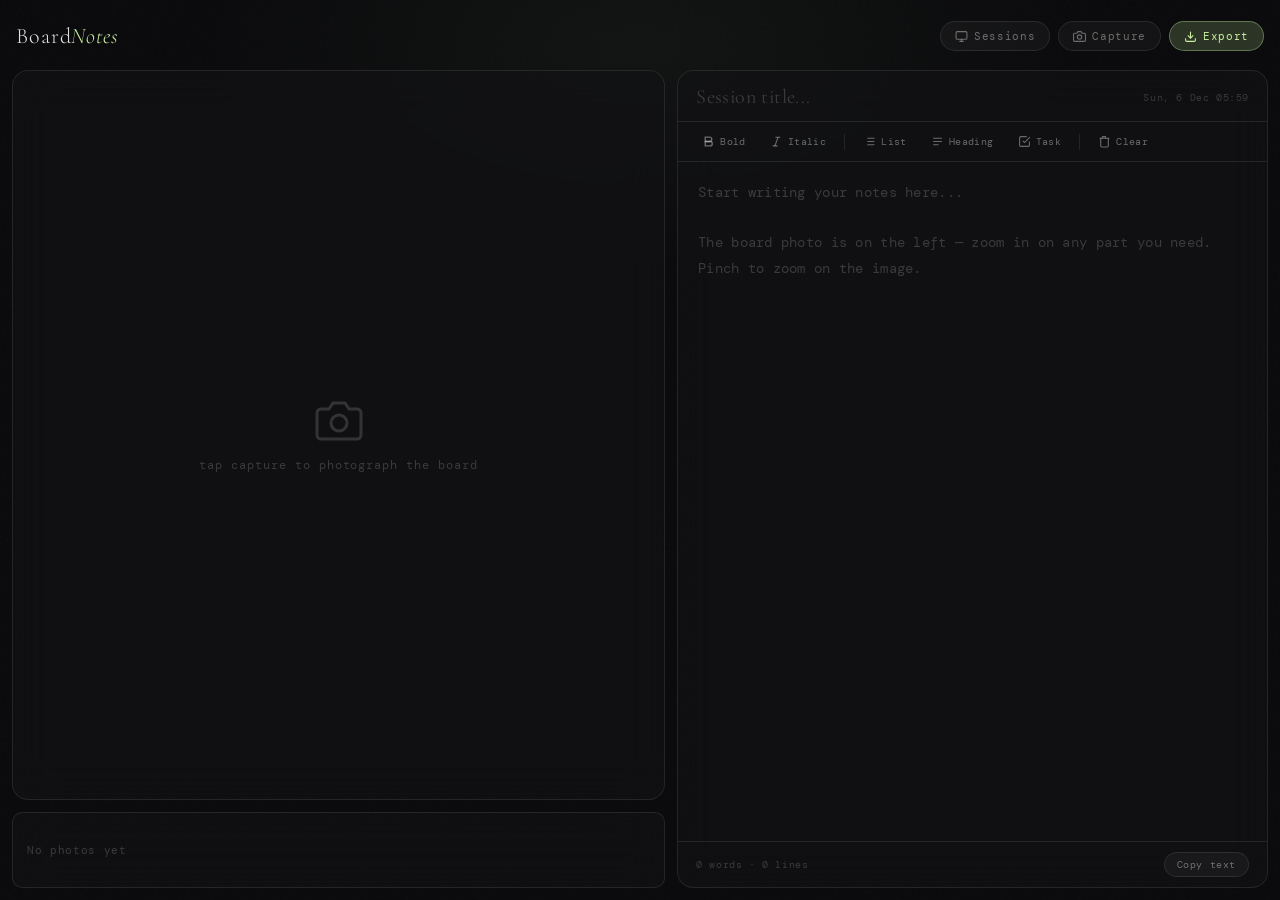
==== commit ce77b43a: "Update index.html" ====
--- a/index.html
+++ b/index.html
@@ -2,798 +2,1041 @@
 <html lang="en">
 <head>
 <meta charset="UTF-8">
-<meta name="viewport" content="width=device-width, initial-scale=1.0">
-<title>HOW RETARDED ARE YOU</title>
+<meta name="viewport" content="width=device-width, initial-scale=1.0, maximum-scale=1.0, user-scalable=no">
+<meta name="apple-mobile-web-app-capable" content="yes">
+<meta name="apple-mobile-web-app-status-bar-style" content="black-translucent">
+<title>BoardNotes</title>
+<link rel="preconnect" href="https://fonts.googleapis.com">
+<link href="https://fonts.googleapis.com/css2?family=DM+Mono:ital,wght@0,300;0,400;0,500;1,300&family=Cormorant+Garamond:ital,wght@0,300;0,400;0,600;1,300&display=swap" rel="stylesheet">
 <style>
-  @import url('https://fonts.googleapis.com/css2?family=Cinzel:wght@400;600;900&family=Fira+Code:wght@300;400;500&display=swap');
-
   :root {
-    --bg:         #040609;
-    --glass-bg:   rgba(8, 12, 22, 0.65);
-    --glass-edge: rgba(120, 150, 255, 0.12);
-    --glass-glow: rgba(60, 100, 255, 0.07);
-    --crimson:    #bb2211;
-    --ember:      #dd3300;
-    --azure:      #3366ff;
-    --violet:     #7744dd;
-    --frost:      rgba(190, 210, 255, 0.85);
-    --mist:       rgba(160, 180, 220, 0.45);
-    --steel:      #556688;
-    --bone:       #ccc4b4;
-    --teal:       #00ccbb;
-    --gold:       #cc9933;
-    --silver:     #7788aa;
-    --dim:        rgba(255,255,255,0.06);
-  }
-
-  * { margin: 0; padding: 0; box-sizing: border-box; }
-
-  html { background: var(--bg); scroll-behavior: smooth; }
-
-  body {
+    --bg: #0a0a0c;
+    --surface: rgba(255,255,255,0.04);
+    --surface-hover: rgba(255,255,255,0.07);
+    --glass: rgba(18,18,22,0.72);
+    --glass-border: rgba(255,255,255,0.09);
+    --glass-border-bright: rgba(255,255,255,0.18);
+    --accent: #c8f0a0;
+    --accent-dim: rgba(200,240,160,0.18);
+    --accent-glow: rgba(200,240,160,0.08);
+    --text: rgba(255,255,255,0.88);
+    --text-dim: rgba(255,255,255,0.38);
+    --text-muted: rgba(255,255,255,0.18);
+    --danger: rgba(255,100,100,0.75);
+    --radius: 16px;
+    --radius-sm: 10px;
+    --panel-gap: 12px;
+  }
+
+  * { box-sizing: border-box; margin: 0; padding: 0; -webkit-tap-highlight-color: transparent; }
+
+  html, body {
+    width: 100%; height: 100%;
     background: var(--bg);
-    min-height: 100vh;
-    overflow-x: hidden;
-    font-family: 'Fira Code', monospace;
-    color: var(--bone);
-    display: flex;
-    flex-direction: column;
-    align-items: center;
-    justify-content: flex-start;
-  }
-
-  /* Noise grain */
+    color: var(--text);
+    font-family: 'DM Mono', monospace;
+    overflow: hidden;
+    -webkit-font-smoothing: antialiased;
+  }
+
+  /* Noise texture overlay */
+  body::before {
+    content: '';
+    position: fixed; inset: 0; z-index: 0;
+    background-image: url("data:image/svg+xml,%3Csvg viewBox='0 0 256 256' xmlns='http://www.w3.org/2000/svg'%3E%3Cfilter id='noise'%3E%3CfeTurbulence type='fractalNoise' baseFrequency='0.9' numOctaves='4' stitchTiles='stitch'/%3E%3C/filter%3E%3Crect width='100%25' height='100%25' filter='url(%23noise)' opacity='0.04'/%3E%3C/svg%3E");
+    pointer-events: none; opacity: 0.5;
+  }
+
+  /* Ambient glow */
   body::after {
     content: '';
     position: fixed;
-    inset: -50%;
-    width: 200%;
-    height: 200%;
-    background-image: url("data:image/svg+xml,%3Csvg viewBox='0 0 256 256' xmlns='http://www.w3.org/2000/svg'%3E%3Cfilter id='noise'%3E%3CfeTurbulence type='fractalNoise' baseFrequency='0.9' numOctaves='4' stitchTiles='stitch'/%3E%3C/filter%3E%3Crect width='100%25' height='100%25' filter='url(%23noise)' opacity='0.04'/%3E%3C/svg%3E");
+    top: -20%; left: 50%; transform: translateX(-50%);
+    width: 70vw; height: 50vh;
+    background: radial-gradient(ellipse, rgba(200,240,160,0.04) 0%, transparent 70%);
+    pointer-events: none; z-index: 0;
+  }
+
+  #app {
+    position: relative; z-index: 1;
+    width: 100vw; height: 100vh;
+    display: flex; flex-direction: column;
+    padding: 14px var(--panel-gap) var(--panel-gap);
+    gap: var(--panel-gap);
+  }
+
+  /* ── HEADER ── */
+  header {
+    display: flex; align-items: center; justify-content: space-between;
+    height: 44px; flex-shrink: 0;
+    padding: 0 4px;
+  }
+
+  .logo {
+    font-family: 'Cormorant Garamond', serif;
+    font-size: 22px; font-weight: 300; letter-spacing: 0.04em;
+    color: var(--text);
+  }
+  .logo span { color: var(--accent); font-style: italic; }
+
+  .header-actions {
+    display: flex; gap: 8px; align-items: center;
+  }
+
+  .pill-btn {
+    display: flex; align-items: center; gap: 6px;
+    background: var(--surface);
+    border: 1px solid var(--glass-border);
+    color: var(--text-dim);
+    font-family: 'DM Mono', monospace;
+    font-size: 11px; letter-spacing: 0.06em;
+    padding: 7px 14px; border-radius: 100px;
+    cursor: pointer; transition: all 0.2s ease;
+    backdrop-filter: blur(12px);
+    white-space: nowrap;
+  }
+  .pill-btn:hover { background: var(--surface-hover); border-color: var(--glass-border-bright); color: var(--text); }
+  .pill-btn.accent {
+    background: var(--accent-dim); border-color: rgba(200,240,160,0.35);
+    color: var(--accent);
+  }
+  .pill-btn.accent:hover { background: rgba(200,240,160,0.28); }
+  .pill-btn svg { width: 13px; height: 13px; }
+
+  /* ── MAIN LAYOUT ── */
+  .main {
+    flex: 1; display: flex; gap: var(--panel-gap);
+    min-height: 0;
+  }
+
+  /* ── LEFT PANEL ── */
+  .left-panel {
+    display: flex; flex-direction: column; gap: var(--panel-gap);
+    width: 52%; flex-shrink: 0;
+  }
+
+  /* ── PHOTO VIEWER ── */
+  .photo-viewer {
+    flex: 1;
+    background: var(--glass);
+    border: 1px solid var(--glass-border);
+    border-radius: var(--radius);
+    backdrop-filter: blur(20px);
+    position: relative; overflow: hidden;
+    display: flex; align-items: center; justify-content: center;
+    min-height: 0;
+  }
+
+  .photo-viewer .empty-state {
+    display: flex; flex-direction: column; align-items: center; gap: 12px;
     pointer-events: none;
-    z-index: 998;
-    opacity: 0.05;
-    animation: grain 0.8s steps(1) infinite;
-  }
-  @keyframes grain {
-    0%,100%{transform:translate(0,0)} 20%{transform:translate(-2%,-2%)} 40%{transform:translate(2%,1%)} 60%{transform:translate(-1%,3%)} 80%{transform:translate(3%,-1%)}
-  }
-
-  /* Orbs */
-  .bg-orb { position: fixed; border-radius: 50%; filter: blur(140px); pointer-events: none; z-index: 0; }
-  #orb1 { width:700px; height:700px; background:radial-gradient(circle,rgba(40,60,200,0.18) 0%,transparent 70%); top:-180px; left:-180px; animation:orbDrift1 28s ease-in-out infinite; }
-  #orb2 { width:500px; height:500px; background:radial-gradient(circle,rgba(100,30,180,0.14) 0%,transparent 70%); bottom:-80px; right:-100px; animation:orbDrift2 22s ease-in-out infinite; }
-  #orb3 { width:400px; height:400px; background:radial-gradient(circle,rgba(180,20,20,0.08) 0%,transparent 70%); top:50%; left:50%; transform:translate(-50%,-50%); animation:orbDrift3 35s ease-in-out infinite; }
-  @keyframes orbDrift1{0%,100%{transform:translate(0,0)}50%{transform:translate(100px,80px)}}
-  @keyframes orbDrift2{0%,100%{transform:translate(0,0)}50%{transform:translate(-80px,-60px)}}
-  @keyframes orbDrift3{0%,100%{transform:translate(-50%,-50%)}33%{transform:translate(-40%,-60%)}66%{transform:translate(-60%,-40%)}}
-
-  /* ─── LAYOUT ─────────────────────────────────────────────── */
-  .screen {
+  }
+  .photo-viewer .empty-state svg { opacity: 0.15; width: 48px; height: 48px; }
+  .photo-viewer .empty-state p {
+    font-size: 12px; color: var(--text-muted); letter-spacing: 0.08em;
+  }
+
+  #photo-display {
+    width: 100%; height: 100%; object-fit: contain;
+    display: none;
+    touch-action: none;
+    cursor: zoom-in;
+    transition: transform 0.1s ease;
+    transform-origin: center center;
+  }
+
+  /* zoom indicator */
+  .zoom-badge {
+    position: absolute; bottom: 12px; right: 12px;
+    background: rgba(0,0,0,0.5); backdrop-filter: blur(8px);
+    border: 1px solid var(--glass-border);
+    border-radius: 100px; padding: 4px 10px;
+    font-size: 10px; color: var(--text-dim); letter-spacing: 0.06em;
+    display: none;
+    transition: opacity 0.3s;
+  }
+
+  /* ── CAMERA OVERLAY ── */
+  #camera-overlay {
+    position: absolute; inset: 0;
+    display: none;
+    flex-direction: column;
+    align-items: center; justify-content: center;
+    background: #000;
+    border-radius: var(--radius);
+    overflow: hidden;
+  }
+  #camera-overlay.active { display: flex; }
+
+  #camera-video {
+    width: 100%; height: 100%; object-fit: cover;
+  }
+
+  .camera-controls {
+    position: absolute; bottom: 0; left: 0; right: 0;
+    padding: 20px;
+    display: flex; align-items: center; justify-content: center;
+    gap: 28px;
+    background: linear-gradient(to top, rgba(0,0,0,0.7) 0%, transparent 100%);
+  }
+
+  .shutter-btn {
+    width: 64px; height: 64px; border-radius: 50%;
+    background: rgba(255,255,255,0.92);
+    border: 3px solid rgba(255,255,255,0.5);
+    cursor: pointer; transition: transform 0.1s, background 0.1s;
+    box-shadow: 0 0 0 4px rgba(255,255,255,0.15);
+    flex-shrink: 0;
     position: relative;
-    z-index: 1;
-    width: 100%;
-    min-height: 100vh;
-    display: flex;
-    flex-direction: column;
-    align-items: center;
-    justify-content: center;
-    padding: 40px 20px;
-    opacity: 0;
-    transform: translateY(20px);
-    transition: opacity 0.5s cubic-bezier(0.22,1,0.36,1), transform 0.5s cubic-bezier(0.22,1,0.36,1);
+  }
+  .shutter-btn:active { transform: scale(0.92); background: var(--accent); }
+
+  .cam-cancel-btn {
+    position: absolute; top: 12px; right: 12px;
+    background: rgba(0,0,0,0.45); backdrop-filter: blur(8px);
+    border: 1px solid rgba(255,255,255,0.15); border-radius: 100px;
+    color: rgba(255,255,255,0.75); font-family: 'DM Mono', monospace;
+    font-size: 11px; letter-spacing: 0.05em;
+    padding: 6px 14px; cursor: pointer;
+  }
+
+  /* ── THUMBNAIL STRIP ── */
+  .thumb-strip {
+    height: 76px; flex-shrink: 0;
+    background: var(--glass);
+    border: 1px solid var(--glass-border);
+    border-radius: var(--radius-sm);
+    backdrop-filter: blur(20px);
+    display: flex; align-items: center;
+    padding: 0 10px; gap: 8px;
+    overflow-x: auto; overflow-y: hidden;
+  }
+  .thumb-strip::-webkit-scrollbar { height: 3px; }
+  .thumb-strip::-webkit-scrollbar-track { background: transparent; }
+  .thumb-strip::-webkit-scrollbar-thumb { background: var(--glass-border-bright); border-radius: 2px; }
+
+  .thumb-strip .empty-label {
+    font-size: 11px; color: var(--text-muted); letter-spacing: 0.06em;
+    white-space: nowrap; padding-left: 4px;
+  }
+
+  .thumb {
+    width: 54px; height: 54px; flex-shrink: 0;
+    border-radius: 8px; object-fit: cover;
+    border: 1.5px solid var(--glass-border);
+    cursor: pointer; transition: all 0.2s;
+    opacity: 0.65;
+  }
+  .thumb:hover { opacity: 1; border-color: var(--glass-border-bright); }
+  .thumb.active { opacity: 1; border-color: var(--accent); box-shadow: 0 0 0 2px var(--accent-dim); }
+
+  .thumb-wrapper {
+    position: relative; flex-shrink: 0;
+  }
+  .thumb-delete {
+    position: absolute; top: -5px; right: -5px;
+    width: 18px; height: 18px; border-radius: 50%;
+    background: rgba(30,30,30,0.9); border: 1px solid rgba(255,100,100,0.4);
+    color: var(--danger); font-size: 9px;
+    display: flex; align-items: center; justify-content: center;
+    cursor: pointer; opacity: 0; transition: opacity 0.15s;
+  }
+  .thumb-wrapper:hover .thumb-delete { opacity: 1; }
+
+  /* ── RIGHT PANEL — NOTES ── */
+  .right-panel {
+    flex: 1; display: flex; flex-direction: column; gap: 0;
+    background: var(--glass);
+    border: 1px solid var(--glass-border);
+    border-radius: var(--radius);
+    backdrop-filter: blur(20px);
+    overflow: hidden; min-height: 0;
+  }
+
+  .notes-header {
+    padding: 14px 18px 12px;
+    display: flex; align-items: center; justify-content: space-between;
+    border-bottom: 1px solid var(--glass-border);
+    flex-shrink: 0;
+  }
+
+  .notes-title-input {
+    background: none; border: none; outline: none;
+    font-family: 'Cormorant Garamond', serif;
+    font-size: 20px; font-weight: 400;
+    color: var(--text); width: 100%;
+    letter-spacing: 0.02em;
+  }
+  .notes-title-input::placeholder { color: var(--text-muted); }
+
+  .notes-meta {
+    font-size: 10px; color: var(--text-muted); letter-spacing: 0.06em;
+    white-space: nowrap; padding-left: 12px;
+    flex-shrink: 0;
+  }
+
+  .notes-toolbar {
+    padding: 8px 14px;
+    display: flex; align-items: center; gap: 4px;
+    border-bottom: 1px solid var(--glass-border);
+    flex-shrink: 0;
+    flex-wrap: wrap;
+  }
+
+  .tool-btn {
+    padding: 5px 10px; border-radius: 6px;
+    background: none; border: none;
+    color: var(--text-dim);
+    font-family: 'DM Mono', monospace; font-size: 10px; letter-spacing: 0.04em;
+    cursor: pointer; transition: all 0.15s;
+    display: flex; align-items: center; gap: 5px;
+  }
+  .tool-btn:hover { background: var(--surface-hover); color: var(--text); }
+  .tool-btn svg { width: 13px; height: 13px; }
+  .tool-btn.active { background: var(--accent-dim); color: var(--accent); }
+
+  .tool-divider {
+    width: 1px; height: 16px;
+    background: var(--glass-border); margin: 0 4px;
+  }
+
+  #notes-area {
+    flex: 1; min-height: 0;
+    resize: none; border: none; outline: none;
+    background: transparent;
+    color: var(--text);
+    font-family: 'DM Mono', monospace;
+    font-size: 14px; line-height: 1.8;
+    padding: 18px 20px;
+    letter-spacing: 0.02em;
+    overflow-y: auto;
+    caret-color: var(--accent);
+  }
+  #notes-area::placeholder { color: var(--text-muted); }
+  #notes-area::-webkit-scrollbar { width: 4px; }
+  #notes-area::-webkit-scrollbar-track { background: transparent; }
+  #notes-area::-webkit-scrollbar-thumb { background: var(--glass-border); border-radius: 2px; }
+
+  /* formatted editing */
+  #notes-area b { color: var(--accent); }
+  #notes-area i { opacity: 0.75; }
+
+  .notes-footer {
+    padding: 10px 18px;
+    display: flex; align-items: center; justify-content: space-between;
+    border-top: 1px solid var(--glass-border);
+    flex-shrink: 0;
+  }
+
+  .word-count {
+    font-size: 10px; color: var(--text-muted); letter-spacing: 0.06em;
+  }
+
+  /* ── SESSIONS SIDEBAR ── */
+  .sessions-drawer {
+    position: fixed; top: 0; left: 0; bottom: 0;
+    width: 300px;
+    background: rgba(10,10,14,0.92);
+    backdrop-filter: blur(30px);
+    border-right: 1px solid var(--glass-border);
+    z-index: 100;
+    transform: translateX(-100%);
+    transition: transform 0.3s cubic-bezier(0.4,0,0.2,1);
+    display: flex; flex-direction: column;
+    padding: 20px 0;
+  }
+  .sessions-drawer.open { transform: translateX(0); }
+
+  .drawer-header {
+    padding: 0 20px 16px;
+    border-bottom: 1px solid var(--glass-border);
+    display: flex; align-items: center; justify-content: space-between;
+    flex-shrink: 0;
+  }
+  .drawer-title {
+    font-family: 'Cormorant Garamond', serif;
+    font-size: 18px; font-weight: 300;
+    letter-spacing: 0.04em;
+  }
+  .drawer-close {
+    background: none; border: none; color: var(--text-dim);
+    cursor: pointer; padding: 4px;
+  }
+  .drawer-close svg { width: 16px; height: 16px; }
+
+  .sessions-list {
+    flex: 1; overflow-y: auto; padding: 12px 12px;
+  }
+  .sessions-list::-webkit-scrollbar { width: 3px; }
+  .sessions-list::-webkit-scrollbar-thumb { background: var(--glass-border); }
+
+  .session-item {
+    padding: 12px 14px; border-radius: var(--radius-sm);
+    cursor: pointer; transition: background 0.15s;
+    margin-bottom: 4px;
+    border: 1px solid transparent;
+  }
+  .session-item:hover { background: var(--surface-hover); border-color: var(--glass-border); }
+  .session-item.active { background: var(--accent-dim); border-color: rgba(200,240,160,0.25); }
+  .session-item .s-title {
+    font-size: 13px; color: var(--text); margin-bottom: 4px;
+    font-family: 'Cormorant Garamond', serif; font-size: 15px;
+    white-space: nowrap; overflow: hidden; text-overflow: ellipsis;
+  }
+  .session-item .s-meta {
+    font-size: 10px; color: var(--text-muted); letter-spacing: 0.05em;
+    display: flex; gap: 10px;
+  }
+
+  .new-session-btn {
+    margin: 0 12px 12px;
+    padding: 11px; border-radius: var(--radius-sm);
+    background: var(--surface); border: 1px dashed var(--glass-border);
+    color: var(--text-dim); font-family: 'DM Mono', monospace;
+    font-size: 11px; letter-spacing: 0.06em;
+    cursor: pointer; transition: all 0.15s;
+    display: flex; align-items: center; justify-content: center; gap: 6px;
+  }
+  .new-session-btn:hover { background: var(--surface-hover); border-color: var(--glass-border-bright); color: var(--text); }
+
+  /* drawer scrim */
+  .scrim {
+    position: fixed; inset: 0; z-index: 99;
+    background: rgba(0,0,0,0.5);
+    backdrop-filter: blur(2px);
+    display: none;
+  }
+  .scrim.visible { display: block; }
+
+  /* ── EXPORT TOAST ── */
+  .toast {
+    position: fixed; bottom: 30px; left: 50%; transform: translateX(-50%) translateY(80px);
+    background: rgba(18,18,22,0.95); backdrop-filter: blur(20px);
+    border: 1px solid var(--glass-border-bright);
+    border-radius: 100px; padding: 10px 22px;
+    font-size: 12px; color: var(--text); letter-spacing: 0.05em;
+    z-index: 200; transition: transform 0.3s cubic-bezier(0.34,1.56,0.64,1);
+    white-space: nowrap;
+  }
+  .toast.show { transform: translateX(-50%) translateY(0); }
+
+  /* ── PINCH ZOOM HINT ── */
+  .zoom-hint {
+    position: absolute; bottom: 12px; left: 12px;
+    background: rgba(0,0,0,0.45); backdrop-filter: blur(6px);
+    border: 1px solid var(--glass-border);
+    border-radius: 100px; padding: 4px 10px;
+    font-size: 10px; color: var(--text-muted); letter-spacing: 0.04em;
     pointer-events: none;
-  }
-  .screen.active {
-    opacity: 1;
-    transform: translateY(0);
-    pointer-events: all;
-  }
-  .screen.exit {
-    opacity: 0;
-    transform: translateY(-20px);
-    transition: opacity 0.3s ease, transform 0.3s ease;
-  }
-
-  /* ─── GLASS CARD ─────────────────────────────────────────── */
-  .card {
-    background: var(--glass-bg);
-    backdrop-filter: blur(28px) saturate(160%);
-    -webkit-backdrop-filter: blur(28px) saturate(160%);
-    border: 1px solid var(--glass-edge);
-    border-radius: 12px;
-    box-shadow:
-      0 1px 0 rgba(255,255,255,0.05) inset,
-      0 8px 60px rgba(0,0,0,0.7),
-      0 0 100px var(--glass-glow);
-    padding: 48px 52px;
-    max-width: 680px;
-    width: 100%;
-  }
-
-  /* ─── TYPOGRAPHY ─────────────────────────────────────────── */
-  .eyebrow {
-    font-size: 0.58rem;
-    letter-spacing: 0.4em;
-    text-transform: uppercase;
-    color: var(--steel);
-    margin-bottom: 18px;
-    font-weight: 300;
-  }
-
-  h1.title {
-    font-family: 'Cinzel', serif;
-    font-size: clamp(1.4rem, 5vw, 2.6rem);
-    font-weight: 900;
-    letter-spacing: 0.04em;
-    line-height: 1.15;
-    color: rgba(210,220,255,0.95);
-    text-shadow: 0 0 60px rgba(80,120,255,0.25);
-    margin-bottom: 16px;
-  }
-
-  h2.q-title {
-    font-family: 'Cinzel', serif;
-    font-size: clamp(1rem, 3vw, 1.4rem);
-    font-weight: 600;
-    color: rgba(200,215,255,0.9);
-    line-height: 1.4;
-    margin-bottom: 28px;
-    letter-spacing: 0.02em;
-  }
-
-  .subtitle {
-    font-size: 0.78rem;
-    color: var(--mist);
-    line-height: 1.7;
-    margin-bottom: 32px;
-    font-weight: 300;
-  }
-
-  /* ─── DIVIDER ────────────────────────────────────────────── */
-  .divider {
-    display: flex;
-    align-items: center;
-    gap: 12px;
-    margin: 24px 0;
-  }
-  .divider::before, .divider::after {
-    content: '';
-    flex: 1;
-    height: 1px;
-    background: linear-gradient(90deg, transparent, rgba(120,150,255,0.2), transparent);
-  }
-  .divider span {
-    font-size: 0.5rem;
-    letter-spacing: 0.5em;
-    color: var(--steel);
-  }
-
-  /* ─── PROGRESS ───────────────────────────────────────────── */
-  .progress-wrap {
-    margin-bottom: 32px;
-  }
-  .progress-label {
-    display: flex;
-    justify-content: space-between;
-    font-size: 0.58rem;
-    letter-spacing: 0.3em;
-    color: var(--steel);
-    text-transform: uppercase;
-    margin-bottom: 8px;
-  }
-  .progress-bar {
-    height: 2px;
-    background: rgba(255,255,255,0.06);
-    border-radius: 2px;
-    overflow: hidden;
-  }
-  .progress-fill {
-    height: 100%;
-    background: linear-gradient(90deg, var(--azure), var(--violet));
-    border-radius: 2px;
-    transition: width 0.6s cubic-bezier(0.22,1,0.36,1);
-    box-shadow: 0 0 8px rgba(80,120,255,0.5);
-  }
-
-  /* ─── OPTIONS ────────────────────────────────────────────── */
-  .options {
-    display: flex;
-    flex-direction: column;
-    gap: 10px;
-  }
-
-  .option-btn {
-    background: rgba(255,255,255,0.03);
-    border: 1px solid rgba(255,255,255,0.07);
-    border-radius: 8px;
-    padding: 14px 20px;
-    cursor: pointer;
-    font-family: 'Fira Code', monospace;
-    font-size: 0.82rem;
-    color: var(--bone);
-    text-align: left;
-    transition: all 0.2s ease;
-    position: relative;
-    overflow: hidden;
-    line-height: 1.4;
-    font-weight: 400;
-  }
-  .option-btn::before {
-    content: '';
-    position: absolute;
-    inset: 0;
-    background: linear-gradient(135deg, rgba(80,120,255,0.08), transparent);
-    opacity: 0;
-    transition: opacity 0.2s;
-  }
-  .option-btn:hover {
-    border-color: rgba(120,160,255,0.3);
-    color: rgba(210,225,255,0.95);
-    transform: translateX(4px);
-    box-shadow: 0 0 20px rgba(60,100,255,0.1), inset 0 0 20px rgba(60,100,255,0.04);
-  }
-  .option-btn:hover::before { opacity: 1; }
-  .option-btn.selected {
-    border-color: rgba(120,160,255,0.5);
-    background: rgba(80,120,255,0.1);
-    color: rgba(210,225,255,0.98);
-    box-shadow: 0 0 30px rgba(60,100,255,0.15);
-  }
-  .option-letter {
-    display: inline-block;
-    font-size: 0.58rem;
-    letter-spacing: 0.2em;
-    color: var(--steel);
-    margin-right: 10px;
-    text-transform: uppercase;
-    font-weight: 500;
-    transition: color 0.2s;
-  }
-  .option-btn:hover .option-letter,
-  .option-btn.selected .option-letter { color: rgba(120,160,255,0.9); }
-
-  /* ─── BUTTONS ────────────────────────────────────────────── */
-  .btn {
-    display: inline-block;
-    font-family: 'Fira Code', monospace;
-    font-size: 0.75rem;
-    letter-spacing: 0.25em;
-    text-transform: uppercase;
-    padding: 14px 36px;
-    border-radius: 6px;
-    cursor: pointer;
-    border: none;
-    font-weight: 500;
-    transition: all 0.25s ease;
-    position: relative;
-    overflow: hidden;
-  }
-  .btn::after {
-    content: '';
-    position: absolute;
-    inset: 0;
-    background: rgba(255,255,255,0.06);
-    opacity: 0;
-    transition: opacity 0.2s;
-  }
-  .btn:hover::after { opacity: 1; }
-
-  .btn-primary {
-    background: linear-gradient(135deg, rgba(50,90,220,0.6), rgba(100,50,200,0.6));
-    color: rgba(220,230,255,0.95);
-    border: 1px solid rgba(120,160,255,0.3);
-    box-shadow: 0 4px 30px rgba(50,90,220,0.25), 0 1px 0 rgba(255,255,255,0.08) inset;
-  }
-  .btn-primary:hover {
-    transform: translateY(-2px);
-    box-shadow: 0 8px 40px rgba(50,90,220,0.4), 0 1px 0 rgba(255,255,255,0.1) inset;
-  }
-  .btn-primary:disabled {
-    opacity: 0.3;
-    cursor: not-allowed;
-    transform: none;
-  }
-
-  .btn-ghost {
-    background: rgba(255,255,255,0.04);
-    color: var(--silver);
-    border: 1px solid rgba(255,255,255,0.08);
-  }
-  .btn-ghost:hover {
-    color: var(--bone);
-    border-color: rgba(255,255,255,0.15);
-    transform: translateY(-1px);
-  }
-
-  .btn-danger {
-    background: linear-gradient(135deg, rgba(187,34,17,0.5), rgba(120,20,20,0.5));
-    color: rgba(255,200,190,0.9);
-    border: 1px solid rgba(200,60,40,0.3);
-    box-shadow: 0 4px 30px rgba(150,20,10,0.2);
-  }
-  .btn-danger:hover {
-    transform: translateY(-2px);
-    box-shadow: 0 8px 40px rgba(150,20,10,0.35);
-  }
-
-  .btn-row {
-    display: flex;
-    gap: 12px;
-    margin-top: 28px;
-    flex-wrap: wrap;
-  }
-
-  /* ─── RESULT ─────────────────────────────────────────────── */
-  .result-score {
-    font-family: 'Cinzel', serif;
-    font-size: clamp(3rem, 12vw, 6rem);
-    font-weight: 900;
-    line-height: 1;
-    margin: 16px 0;
-    background: linear-gradient(135deg, var(--azure), var(--violet), var(--crimson));
-    -webkit-background-clip: text;
-    -webkit-text-fill-color: transparent;
-    background-clip: text;
-    filter: drop-shadow(0 0 30px rgba(80,120,255,0.3));
-    animation: scorePop 0.6s cubic-bezier(0.22,1,0.36,1) both;
-  }
-  @keyframes scorePop {
-    from { transform: scale(0.5); opacity: 0; }
-    to   { transform: scale(1);   opacity: 1; }
-  }
-
-  .result-label {
-    font-family: 'Cinzel', serif;
-    font-size: clamp(0.9rem, 2.5vw, 1.2rem);
-    font-weight: 600;
-    letter-spacing: 0.08em;
-    text-transform: uppercase;
-    margin-bottom: 20px;
-    color: rgba(210,220,255,0.9);
-  }
-
-  .result-desc {
-    font-size: 0.82rem;
-    line-height: 1.8;
-    color: var(--mist);
-    font-weight: 300;
-  }
-
-  .result-badge {
-    display: inline-block;
-    font-size: clamp(2rem, 8vw, 3.5rem);
-    margin-bottom: 8px;
-    animation: badgeFloat 3s ease-in-out infinite;
-  }
-  @keyframes badgeFloat {
-    0%,100% { transform: translateY(0); }
-    50%      { transform: translateY(-6px); }
-  }
-
-  .stat-row {
-    display: flex;
-    justify-content: space-between;
-    align-items: center;
-    padding: 10px 0;
-    border-bottom: 1px solid rgba(255,255,255,0.04);
-    font-size: 0.72rem;
-  }
-  .stat-row:last-child { border-bottom: none; }
-  .stat-key { color: var(--steel); letter-spacing: 0.15em; text-transform: uppercase; }
-  .stat-val { color: var(--bone); font-weight: 500; }
-
-  /* ─── AGE GATE ───────────────────────────────────────────── */
-  .warning-badge {
-    display: inline-flex;
-    align-items: center;
-    gap: 8px;
-    background: rgba(187,34,17,0.12);
-    border: 1px solid rgba(187,34,17,0.25);
-    border-radius: 4px;
-    padding: 8px 16px;
-    font-size: 0.62rem;
-    letter-spacing: 0.3em;
-    color: rgba(255,130,110,0.8);
-    text-transform: uppercase;
-    margin-bottom: 24px;
-  }
-  .warning-dot {
-    width: 5px; height: 5px;
-    background: var(--ember);
-    border-radius: 50%;
-    animation: warningPulse 1.5s ease-in-out infinite;
-  }
-  @keyframes warningPulse {
-    0%,100% { opacity:1; transform:scale(1); }
-    50% { opacity:0.4; transform:scale(0.7); }
-  }
-
-  /* ─── SCROLLBAR ──────────────────────────────────────────── */
-  ::-webkit-scrollbar { width: 4px; }
-  ::-webkit-scrollbar-track { background: var(--bg); }
-  ::-webkit-scrollbar-thumb { background: rgba(80,100,200,0.3); border-radius: 2px; }
-
-  /* ─── CATEGORY TAGS ──────────────────────────────────────── */
-  .tags { display: flex; gap: 8px; flex-wrap: wrap; margin-top: 20px; }
-  .tag {
-    font-size: 0.58rem;
-    letter-spacing: 0.2em;
-    text-transform: uppercase;
-    padding: 4px 12px;
-    border-radius: 3px;
-    font-weight: 500;
-  }
-  .tag-low    { background: rgba(0,200,150,0.1);  border: 1px solid rgba(0,200,150,0.2);  color: rgba(0,200,150,0.8); }
-  .tag-mid    { background: rgba(50,100,255,0.1);  border: 1px solid rgba(50,100,255,0.2);  color: rgba(100,160,255,0.8); }
-  .tag-high   { background: rgba(200,100,0,0.1);   border: 1px solid rgba(200,100,0,0.2);   color: rgba(255,160,60,0.8); }
-  .tag-apex   { background: rgba(187,34,17,0.1);   border: 1px solid rgba(187,34,17,0.2);   color: rgba(255,100,80,0.8); }
+    transition: opacity 0.5s;
+  }
+
+  /* ── FOCUS MODE ── */
+  #app.focus-left .right-panel { display: none; }
+  #app.focus-left .left-panel { width: 100%; }
+  #app.focus-right .left-panel { display: none; }
+  #app.focus-right .right-panel { flex: 1; }
+
+  /* ripple on shutter */
+  @keyframes shutterFlash {
+    0% { opacity: 0; }
+    10% { opacity: 0.4; }
+    100% { opacity: 0; }
+  }
+  .flash {
+    position: absolute; inset: 0;
+    background: white; pointer-events: none;
+    animation: shutterFlash 0.35s ease-out forwards;
+    border-radius: var(--radius);
+  }
+
+  @keyframes fadeIn {
+    from { opacity: 0; transform: scale(0.97); }
+    to { opacity: 1; transform: scale(1); }
+  }
+  .photo-viewer, .right-panel, .thumb-strip, header {
+    animation: fadeIn 0.4s ease both;
+  }
+  header { animation-delay: 0.05s; }
+  .photo-viewer { animation-delay: 0.1s; }
+  .thumb-strip { animation-delay: 0.15s; }
+  .right-panel { animation-delay: 0.12s; }
 </style>
 </head>
 <body>
-
-<div class="bg-orb" id="orb1"></div>
-<div class="bg-orb" id="orb2"></div>
-<div class="bg-orb" id="orb3"></div>
-
-<!-- ── SCREEN 0: AGE GATE ──────────────────────────────────── -->
-<div class="screen active" id="screen-gate">
-  <div class="card" style="text-align:center;">
-    <div class="warning-badge"><span class="warning-dot"></span> Adults Only · 18+</div>
-    <div class="eyebrow">Mandatory Checkpoint</div>
-    <h1 class="title">Stop Right There</h1>
-    <div class="divider"><span>⬥</span></div>
-    <p class="subtitle">
-      This diagnostic contains crude humour, offensive language, and the kind of 
-      content that would make your primary school teacher weep. 
-      You must be 18 or older to proceed.<br><br>
-      By continuing you confirm you are a legal adult and that you understand 
-      this is satire, not a medical assessment.
-    </p>
-    <div class="btn-row" style="justify-content:center;">
-      <button class="btn btn-primary" onclick="passGate()">I am 18+ · Enter</button>
-      <button class="btn btn-danger" onclick="failGate()">I am under 18</button>
+<div id="app">
+
+  <!-- HEADER -->
+  <header>
+    <div class="logo">Board<span>Notes</span></div>
+    <div class="header-actions">
+      <button class="pill-btn" id="sessions-btn">
+        <svg viewBox="0 0 24 24" fill="none" stroke="currentColor" stroke-width="2">
+          <rect x="2" y="3" width="20" height="14" rx="2"/><path d="M8 21h8M12 17v4"/>
+        </svg>
+        Sessions
+      </button>
+      <button class="pill-btn" id="camera-btn" onclick="openCamera()">
+        <svg viewBox="0 0 24 24" fill="none" stroke="currentColor" stroke-width="2">
+          <path d="M23 19a2 2 0 0 1-2 2H3a2 2 0 0 1-2-2V8a2 2 0 0 1 2-2h4l2-3h6l2 3h4a2 2 0 0 1 2 2z"/>
+          <circle cx="12" cy="13" r="4"/>
+        </svg>
+        Capture
+      </button>
+      <button class="pill-btn accent" id="export-btn">
+        <svg viewBox="0 0 24 24" fill="none" stroke="currentColor" stroke-width="2">
+          <path d="M21 15v4a2 2 0 0 1-2 2H5a2 2 0 0 1-2-2v-4"/>
+          <polyline points="7 10 12 15 17 10"/><line x1="12" y1="15" x2="12" y2="3"/>
+        </svg>
+        Export
+      </button>
     </div>
+  </header>
+
+  <!-- MAIN -->
+  <div class="main">
+
+    <!-- LEFT: Camera / Photo -->
+    <div class="left-panel">
+      <div class="photo-viewer" id="photo-viewer">
+        <div class="empty-state" id="empty-state">
+          <svg viewBox="0 0 24 24" fill="none" stroke="white" stroke-width="1.5">
+            <path d="M23 19a2 2 0 0 1-2 2H3a2 2 0 0 1-2-2V8a2 2 0 0 1 2-2h4l2-3h6l2 3h4a2 2 0 0 1 2 2z"/>
+            <circle cx="12" cy="13" r="4"/>
+          </svg>
+          <p>tap capture to photograph the board</p>
+        </div>
+
+        <img id="photo-display" draggable="false" alt="Board photo">
+
+        <div class="zoom-badge" id="zoom-badge">100%</div>
+        <div class="zoom-hint" id="zoom-hint">pinch to zoom</div>
+
+        <!-- Camera overlay -->
+        <div id="camera-overlay">
+          <video id="camera-video" autoplay playsinline muted></video>
+          <button class="cam-cancel-btn" onclick="closeCamera()">Cancel</button>
+          <div class="camera-controls">
+            <button class="shutter-btn" id="shutter-btn" onclick="capturePhoto()"></button>
+          </div>
+        </div>
+      </div>
+
+      <!-- Thumbnail strip -->
+      <div class="thumb-strip" id="thumb-strip">
+        <span class="empty-label" id="strip-empty">No photos yet</span>
+      </div>
+    </div>
+
+    <!-- RIGHT: Notes -->
+    <div class="right-panel">
+      <div class="notes-header">
+        <input class="notes-title-input" id="notes-title" placeholder="Session title..." maxlength="60">
+        <span class="notes-meta" id="notes-meta">—</span>
+      </div>
+
+      <div class="notes-toolbar">
+        <button class="tool-btn" onclick="formatText('bold')" title="Bold">
+          <svg viewBox="0 0 24 24" fill="none" stroke="currentColor" stroke-width="2.5"><path d="M6 4h8a4 4 0 0 1 4 4 4 4 0 0 1-4 4H6z"/><path d="M6 12h9a4 4 0 0 1 4 4 4 4 0 0 1-4 4H6z"/></svg>
+          Bold
+        </button>
+        <button class="tool-btn" onclick="formatText('italic')" title="Italic">
+          <svg viewBox="0 0 24 24" fill="none" stroke="currentColor" stroke-width="2"><line x1="19" y1="4" x2="10" y2="4"/><line x1="14" y1="20" x2="5" y2="20"/><line x1="15" y1="4" x2="9" y2="20"/></svg>
+          Italic
+        </button>
+        <div class="tool-divider"></div>
+        <button class="tool-btn" onclick="insertLine('— ')" title="List item">
+          <svg viewBox="0 0 24 24" fill="none" stroke="currentColor" stroke-width="2"><line x1="8" y1="6" x2="21" y2="6"/><line x1="8" y1="12" x2="21" y2="12"/><line x1="8" y1="18" x2="21" y2="18"/><line x1="3" y1="6" x2="3.01" y2="6"/><line x1="3" y1="12" x2="3.01" y2="12"/><line x1="3" y1="18" x2="3.01" y2="18"/></svg>
+          List
+        </button>
+        <button class="tool-btn" onclick="insertLine('## ')" title="Heading">
+          <svg viewBox="0 0 24 24" fill="none" stroke="currentColor" stroke-width="2"><path d="M4 12h16M4 6h16M4 18h10"/></svg>
+          Heading
+        </button>
+        <button class="tool-btn" onclick="insertLine('[ ] ')" title="Task">
+          <svg viewBox="0 0 24 24" fill="none" stroke="currentColor" stroke-width="2"><polyline points="9 11 12 14 22 4"/><path d="M21 12v7a2 2 0 0 1-2 2H5a2 2 0 0 1-2-2V5a2 2 0 0 1 2-2h11"/></svg>
+          Task
+        </button>
+        <div class="tool-divider"></div>
+        <button class="tool-btn" onclick="clearNotes()">
+          <svg viewBox="0 0 24 24" fill="none" stroke="currentColor" stroke-width="2"><polyline points="3 6 5 6 21 6"/><path d="M19 6v14a2 2 0 0 1-2 2H7a2 2 0 0 1-2-2V6m3 0V4a1 1 0 0 1 1-1h4a1 1 0 0 1 1 1v2"/></svg>
+          Clear
+        </button>
+      </div>
+
+      <textarea id="notes-area" placeholder="Start writing your notes here...&#10;&#10;The board photo is on the left — zoom in on any part you need.&#10;Pinch to zoom on the image."></textarea>
+
+      <div class="notes-footer">
+        <span class="word-count" id="word-count">0 words</span>
+        <div style="display:flex;gap:8px;">
+          <button class="pill-btn" onclick="copyNotes()" style="padding:5px 12px;font-size:10px;">Copy text</button>
+        </div>
+      </div>
+    </div>
+
   </div>
 </div>
 
-<!-- ── SCREEN 1: INTRO ─────────────────────────────────────── -->
-<div class="screen" id="screen-intro">
-  <div class="card" style="text-align:center;">
-    <div class="eyebrow">Certified Diagnostic Tool · v6.6.6</div>
-    <h1 class="title">How Retarded<br>Are You?</h1>
-    <div class="divider"><span>⬥</span></div>
-    <p class="subtitle">
-      A rigorous 10-question psychometric survey, scientifically calibrated to 
-      determine your precise level of stupidity. Results are binding. 
-      There is no appeals process. Your family will be notified.
-    </p>
-    <div style="font-size:0.65rem; color:var(--steel); letter-spacing:0.2em; line-height:1.9;">
-      · No actual intelligence is assessed<br>
-      · Results are meaningless and offensive by design<br>
-      · Average completion time: 3 minutes (5 if you're one of the subjects)
-    </div>
-    <div class="btn-row" style="justify-content:center; margin-top:32px;">
-      <button class="btn btn-primary" onclick="startQuiz()">Begin Assessment →</button>
-    </div>
+<!-- Sessions Drawer -->
+<div class="scrim" id="scrim" onclick="closeDrawer()"></div>
+<div class="sessions-drawer" id="sessions-drawer">
+  <div class="drawer-header">
+    <span class="drawer-title">Sessions</span>
+    <button class="drawer-close" onclick="closeDrawer()">
+      <svg viewBox="0 0 24 24" fill="none" stroke="currentColor" stroke-width="2"><line x1="18" y1="6" x2="6" y2="18"/><line x1="6" y1="6" x2="18" y2="18"/></svg>
+    </button>
   </div>
+  <button class="new-session-btn" onclick="newSession()">
+    <svg width="12" height="12" viewBox="0 0 24 24" fill="none" stroke="currentColor" stroke-width="2"><line x1="12" y1="5" x2="12" y2="19"/><line x1="5" y1="12" x2="19" y2="12"/></svg>
+    New Session
+  </button>
+  <div class="sessions-list" id="sessions-list"></div>
 </div>
 
-<!-- ── SCREEN 2: QUESTIONS ─────────────────────────────────── -->
-<div class="screen" id="screen-quiz">
-  <div class="card">
-    <div class="progress-wrap">
-      <div class="progress-label">
-        <span id="q-counter">Question 1 of 10</span>
-        <span id="q-percent">0%</span>
-      </div>
-      <div class="progress-bar"><div class="progress-fill" id="progress-fill" style="width:0%"></div></div>
-    </div>
-    <h2 class="q-title" id="q-text"></h2>
-    <div class="options" id="q-options"></div>
-    <div class="btn-row">
-      <button class="btn btn-primary" id="btn-next" onclick="nextQuestion()" disabled>Next →</button>
-    </div>
-  </div>
-</div>
-
-<!-- ── SCREEN 3: RESULT ────────────────────────────────────── -->
-<div class="screen" id="screen-result">
-  <div class="card" style="text-align:center;">
-    <div class="eyebrow">Diagnostic Complete · Official Verdict</div>
-    <div class="result-badge" id="result-badge"></div>
-    <div class="result-score" id="result-score"></div>
-    <div class="result-label" id="result-label"></div>
-    <div class="divider"><span>⬥</span></div>
-    <p class="result-desc" id="result-desc"></p>
-    <div class="tags" style="justify-content:center;" id="result-tags"></div>
-    <div class="divider"><span>⬥</span></div>
-    <div id="result-stats" style="text-align:left; margin-bottom:8px;"></div>
-    <div class="btn-row" style="justify-content:center; margin-top:24px;">
-      <button class="btn btn-primary" onclick="restartQuiz()">Retry (won't help)</button>
-      <button class="btn btn-ghost" onclick="shareResult()">Copy Result</button>
-    </div>
-    <div id="copy-confirm" style="font-size:0.6rem;color:var(--teal);letter-spacing:0.2em;margin-top:10px;opacity:0;transition:opacity 0.3s;">Copied to clipboard ✓</div>
-  </div>
-</div>
-
-<!-- ── SCREEN: UNDERAGE ────────────────────────────────────── -->
-<div class="screen" id="screen-underage">
-  <div class="card" style="text-align:center;">
-    <div class="result-badge">🚫</div>
-    <h1 class="title">Go Away, Child</h1>
-    <div class="divider"><span>⬥</span></div>
-    <p class="subtitle">
-      This content is not for you. Go do your homework.<br>
-      Come back when you're older and have made worse decisions.
-    </p>
-    <div style="font-size:0.62rem;color:var(--steel);letter-spacing:0.2em;">
-      · recommended activity: minecraft<br>
-      · see you in a few years
-    </div>
-  </div>
-</div>
+<!-- Toast -->
+<div class="toast" id="toast"></div>
 
 <script>
-// ─── QUESTIONS ──────────────────────────────────────────────
-const questions = [
-  {
-    text: "You are assembling flat-pack furniture. The instructions are lost. You:",
-    options: [
-      { text: "Find a PDF of the manual online", score: 0 },
-      { text: "Wing it. You've got eyes, haven't you?", score: 1 },
-      { text: "Ask a friend who's never built furniture either", score: 2 },
-      { text: "Sit on the pile of parts and cry. That's basically a chair.", score: 3 },
-    ]
-  },
-  {
-    text: "A fire extinguisher is labelled 'Class A - Wood and Paper Fires.' Your kitchen is on fire. You:",
-    options: [
-      { text: "Check what class of fire it is before acting", score: 0 },
-      { text: "Use it. Surely fire is fire.", score: 2 },
-      { text: "Film it for TikTok first, then use it", score: 3 },
-      { text: "Pour water on it. You read online that works.", score: 1 },
-    ]
-  },
-  {
-    text: "You are due at an important meeting at 9am. It is currently 8:52am and you are still in bed. You:",
-    options: [
-      { text: "Frantically get ready and sprint — you might make it", score: 0 },
-      { text: "Lie there calculating if it's actually important", score: 1 },
-      { text: "Text 'on my way!' from bed and roll over", score: 2 },
-      { text: "Call in sick. The meeting was probably stupid anyway.", score: 3 },
-    ]
-  },
-  {
-    text: "You've been talking for 10 minutes and the person opposite you is glassy-eyed. You:",
-    options: [
-      { text: "Wrap up and ask how they're doing", score: 0 },
-      { text: "Talk louder. Maybe they're hard of hearing.", score: 2 },
-      { text: "Keep going — you were just getting to the good part", score: 3 },
-      { text: "Ask if they're okay then use their answer as a segue back to your story", score: 1 },
-    ]
-  },
-  {
-    text: "A warning says 'Do not consume.' You:",
-    options: [
-      { text: "Do not consume it", score: 0 },
-      { text: "Smell it first then decide", score: 1 },
-      { text: "Consume a small amount to see what happens", score: 2 },
-      { text: "Consume all of it immediately and update Wikipedia with results", score: 3 },
-    ]
-  },
-  {
-    text: "Your phone battery is at 2%. You have no charger. You need to make an important call in one hour. You:",
-    options: [
-      { text: "Find a charger, a power bank, or a shop immediately", score: 0 },
-      { text: "Spend 20 minutes on TikTok, then look for a charger", score: 3 },
-      { text: "Turn it off and wait — you'll make the call from 2%", score: 1 },
-      { text: "Make the call now in case the battery dies, interrupting it mid-sentence", score: 2 },
-    ]
-  },
-  {
-    text: "You are about to sign a 40-page contract. You:",
-    options: [
-      { text: "Read it, or pay someone who can", score: 0 },
-      { text: "Skim the first page and the last", score: 1 },
-      { text: "Skip to the signature page. It's fine, it's probably boilerplate.", score: 2 },
-      { text: "Sign it with an 'x' because writing your name out feels like commitment", score: 3 },
-    ]
-  },
-  {
-    text: "The WiFi isn't working. You've already restarted the router. You:",
-    options: [
-      { text: "Check for outages on your phone's data, then diagnose properly", score: 0 },
-      { text: "Restart the router again", score: 1 },
-      { text: "Restart the router eleven more times in quick succession", score: 2 },
-      { text: "Unplug everything in the house including the fridge, then restart the router", score: 3 },
-    ]
-  },
-  {
-    text: "You meet someone new. They seem important. You immediately:",
-    options: [
-      { text: "Introduce yourself, make eye contact, ask a question about them", score: 0 },
-      { text: "Tell them something impressive about yourself", score: 1 },
-      { text: "Tell them about a medical issue you have", score: 2 },
-      { text: "Blank on your own name for a full three seconds", score: 3 },
-    ]
-  },
-  {
-    text: "It is 3am. You have work at 7am. You are watching 'just one more episode.' You:",
-    options: [
-      { text: "Turn it off. Sleep is too important.", score: 0 },
-      { text: "Finish the episode then go to sleep, no matter what", score: 1 },
-      { text: "Finish the series. You can sleep when you're dead.", score: 3 },
-      { text: "Promise yourself one more episode and say this sincerely six consecutive times", score: 2 },
-    ]
-  },
-];
-
-// ─── RESULTS TABLE ───────────────────────────────────────────
-const results = [
-  {
-    min: 0, max: 6,
-    badge: "🎓",
-    score: "4%",
-    label: "Functionally Intact",
-    desc: "Congratulations. You are one of approximately eleven people on Earth who actually reads instructions, retains information, and makes decisions using logic. You are insufferable at parties and probably floss daily. The rest of us despise you.",
-    tags: [{ label: "Low Risk", cls: "tag-low" }, { label: "Statistically Rare", cls: "tag-low" }],
-    stats: { "Stupidity Percentile": "Top 4%", "IQ Estimate": "Annoyingly fine", "Threat Level": "To our egos only", "Prognosis": "Excellent. Unfortunately." }
-  },
-  {
-    min: 7, max: 13,
-    badge: "🧠",
-    score: "28%",
-    label: "Mild to Moderate",
-    desc: "You are mostly functional with occasional spectacular lapses in judgment that you later describe as 'having a moment.' You make the same mistake roughly three times before learning. You have signed something you shouldn't have. You will again.",
-    tags: [{ label: "Average", cls: "tag-mid" }, { label: "Salvageable", cls: "tag-mid" }],
-    stats: { "Stupidity Percentile": "Top 28%", "IQ Estimate": "Room temperature (Celsius)", "Recurring Mistake": "Overconfidence", "Prognosis": "Could go either way." }
-  },
-  {
-    min: 14, max: 20,
-    badge: "🌀",
-    score: "61%",
-    label: "Considerable Impairment",
-    desc: "Something is wrong. Not catastrophically — you've survived this long, which is almost impressive — but you have a talent for making situations measurably worse through sheer commitment to the wrong course of action. You believe in yourself. That is the problem.",
-    tags: [{ label: "Elevated Risk", cls: "tag-high" }, { label: "Self-Assured", cls: "tag-high" }, { label: "Concerning", cls: "tag-high" }],
-    stats: { "Stupidity Percentile": "Top 61%", "IQ Estimate": "Warm bath water (Fahrenheit)", "Defining Trait": "Wrong with confidence", "Prognosis": "Seek supervision." }
-  },
-  {
-    min: 21, max: 27,
-    badge: "🔥",
-    score: "84%",
-    label: "Advanced Deficiency",
-    desc: "You are a danger to yourself and a source of entertainment to everyone within a 10-metre radius. Professionals debate whether you are deeply stupid or accidentally avant-garde. The difference has never been clinically established. You have unintentionally started at least one small fire.",
-    tags: [{ label: "High Risk", cls: "tag-apex" }, { label: "Chronically Online", cls: "tag-high" }, { label: "A Story", cls: "tag-high" }],
-    stats: { "Stupidity Percentile": "Top 84%", "IQ Estimate": "A warm Carlsberg", "Signature Move": "Wrong, loudly", "Prognosis": "Frankly impressive you made it here." }
-  },
-  {
-    min: 28, max: 999,
-    badge: "💀",
-    score: "100%",
-    label: "An Apex Specimen",
-    desc: "We have never seen numbers like this in a non-clinical setting. You are a statistical anomaly, a phenomenon — like a perfect storm, but of bad decisions. Scientists would study you if they could stop laughing. You are, without question, profoundly, magnificently, cosmically retarded. We say this with a kind of awe.",
-    tags: [{ label: "Maximum Level", cls: "tag-apex" }, { label: "Contact Authorities", cls: "tag-apex" }, { label: "Academic Interest", cls: "tag-apex" }],
-    stats: { "Stupidity Percentile": "The entire chart", "IQ Estimate": "Theoretical negative", "Risk to Others": "Immediate", "Prognosis": "Genuinely unclear how you got here." }
-  }
-];
-
-// ─── STATE ──────────────────────────────────────────────────
-let currentQ   = 0;
-let totalScore = 0;
-let answers    = [];
-let selectedOption = null;
-
-// ─── GATE ───────────────────────────────────────────────────
-function passGate() { transitionTo('screen-gate', 'screen-intro'); }
-function failGate() { transitionTo('screen-gate', 'screen-underage'); }
-
-// ─── QUIZ START ──────────────────────────────────────────────
-function startQuiz() {
-  currentQ = 0; totalScore = 0; answers = [];
-  renderQuestion();
-  transitionTo('screen-intro', 'screen-quiz');
-}
-
-function renderQuestion() {
-  const q = questions[currentQ];
-  document.getElementById('q-text').textContent = q.text;
-  document.getElementById('q-counter').textContent = `Question ${currentQ + 1} of ${questions.length}`;
-  const pct = Math.round((currentQ / questions.length) * 100);
-  document.getElementById('q-percent').textContent = pct + '%';
-  document.getElementById('progress-fill').style.width = pct + '%';
-
-  const opts = document.getElementById('q-options');
-  opts.innerHTML = '';
-  selectedOption = null;
-  document.getElementById('btn-next').disabled = true;
-
-  const letters = ['A','B','C','D'];
-  q.options.forEach((opt, i) => {
-    const btn = document.createElement('button');
-    btn.className = 'option-btn';
-    btn.innerHTML = `<span class="option-letter">${letters[i]}</span>${opt.text}`;
-    btn.onclick = () => selectOption(i, opt.score, btn);
-    opts.appendChild(btn);
+// ── STATE ──
+let sessions = JSON.parse(localStorage.getItem('bn_sessions') || '[]');
+let currentSessionId = null;
+let cameraStream = null;
+let photos = []; // { id, dataUrl, timestamp }
+let activePhotoId = null;
+
+// pinch zoom
+let scale = 1, lastDist = 0, translateX = 0, translateY = 0;
+let isDragging = false, lastTouchX = 0, lastTouchY = 0, touchStartX = 0, touchStartY = 0;
+const MIN_SCALE = 1, MAX_SCALE = 6;
+
+// ── INIT ──
+window.addEventListener('DOMContentLoaded', () => {
+  if (sessions.length === 0) {
+    newSession(false);
+  } else {
+    loadSession(sessions[0].id);
+  }
+  renderSessionsList();
+  updateMeta();
+});
+
+// ── SESSIONS ──
+function generateId() { return Date.now().toString(36) + Math.random().toString(36).slice(2,6); }
+
+function newSession(open = true) {
+  const id = generateId();
+  const session = {
+    id, title: '', notes: '',
+    photos: [],
+    created: Date.now()
+  };
+  sessions.unshift(session);
+  saveSessions();
+  loadSession(id);
+  renderSessionsList();
+  if (open) { closeDrawer(); }
+}
+
+function loadSession(id) {
+  // save current first
+  if (currentSessionId) saveCurrentSession();
+
+  currentSessionId = id;
+  const s = sessions.find(x => x.id === id);
+  if (!s) return;
+
+  document.getElementById('notes-title').value = s.title || '';
+  document.getElementById('notes-area').value = s.notes || '';
+  photos = (s.photos || []).map(p => ({...p}));
+  activePhotoId = photos.length > 0 ? photos[photos.length - 1].id : null;
+
+  renderThumbs();
+  if (activePhotoId) showPhoto(activePhotoId);
+  else clearPhotoView();
+
+  updateMeta();
+  updateWordCount();
+  renderSessionsList();
+}
+
+function saveCurrentSession() {
+  if (!currentSessionId) return;
+  const idx = sessions.findIndex(x => x.id === currentSessionId);
+  if (idx < 0) return;
+  sessions[idx].title = document.getElementById('notes-title').value;
+  sessions[idx].notes = document.getElementById('notes-area').value;
+  sessions[idx].photos = photos.map(p => ({...p}));
+  saveSessions();
+}
+
+function saveSessions() {
+  // save without large photo data if quota issues — keep photos separate
+  try {
+    localStorage.setItem('bn_sessions', JSON.stringify(sessions));
+  } catch(e) {
+    // storage full — trim oldest photos
+    showToast('Storage full — old photos trimmed');
+  }
+}
+
+function renderSessionsList() {
+  const list = document.getElementById('sessions-list');
+  list.innerHTML = '';
+  sessions.forEach(s => {
+    const div = document.createElement('div');
+    div.className = 'session-item' + (s.id === currentSessionId ? ' active' : '');
+    const d = new Date(s.created);
+    const dateStr = d.toLocaleDateString('en-IE', { day:'numeric', month:'short' });
+    const timeStr = d.toLocaleTimeString('en-IE', { hour:'2-digit', minute:'2-digit' });
+    const photoCount = (s.photos || []).length;
+    const wordCount = s.notes ? s.notes.trim().split(/\s+/).filter(Boolean).length : 0;
+    div.innerHTML = `
+      <div class="s-title">${s.title || 'Untitled session'}</div>
+      <div class="s-meta">
+        <span>${dateStr} ${timeStr}</span>
+        <span>${photoCount} photo${photoCount !== 1 ? 's' : ''}</span>
+        <span>${wordCount}w</span>
+      </div>`;
+    div.addEventListener('click', () => { loadSession(s.id); closeDrawer(); });
+    list.appendChild(div);
   });
 }
 
-function selectOption(idx, score, btn) {
-  document.querySelectorAll('.option-btn').forEach(b => b.classList.remove('selected'));
-  btn.classList.add('selected');
-  selectedOption = score;
-  document.getElementById('btn-next').disabled = false;
-}
-
-function nextQuestion() {
-  if (selectedOption === null) return;
-  totalScore += selectedOption;
-  currentQ++;
-
-  if (currentQ >= questions.length) {
-    showResult();
+// ── CAMERA ──
+async function openCamera() {
+  const overlay = document.getElementById('camera-overlay');
+  overlay.classList.add('active');
+  try {
+    cameraStream = await navigator.mediaDevices.getUserMedia({
+      video: { facingMode: 'environment', width: { ideal: 3840 }, height: { ideal: 2160 } },
+      audio: false
+    });
+    document.getElementById('camera-video').srcObject = cameraStream;
+  } catch(e) {
+    overlay.classList.remove('active');
+    showToast('Camera access denied — check browser settings');
+  }
+}
+
+function closeCamera() {
+  if (cameraStream) {
+    cameraStream.getTracks().forEach(t => t.stop());
+    cameraStream = null;
+  }
+  document.getElementById('camera-video').srcObject = null;
+  document.getElementById('camera-overlay').classList.remove('active');
+}
+
+function capturePhoto() {
+  const video = document.getElementById('camera-video');
+  const canvas = document.createElement('canvas');
+  canvas.width = video.videoWidth || 1280;
+  canvas.height = video.videoHeight || 720;
+  const ctx = canvas.getContext('2d');
+  ctx.drawImage(video, 0, 0, canvas.width, canvas.height);
+  const dataUrl = canvas.toDataURL('image/jpeg', 0.92);
+
+  // flash
+  const flash = document.createElement('div');
+  flash.className = 'flash';
+  document.getElementById('photo-viewer').appendChild(flash);
+  setTimeout(() => flash.remove(), 400);
+
+  const photo = { id: generateId(), dataUrl, timestamp: Date.now() };
+  photos.push(photo);
+  activePhotoId = photo.id;
+
+  renderThumbs();
+  showPhoto(photo.id);
+  saveCurrentSession();
+  closeCamera();
+  showToast('Photo captured');
+}
+
+// ── PHOTOS ──
+function showPhoto(id) {
+  const photo = photos.find(p => p.id === id);
+  if (!photo) return;
+  activePhotoId = id;
+  const img = document.getElementById('photo-display');
+  img.src = photo.dataUrl;
+  img.style.display = 'block';
+  document.getElementById('empty-state').style.display = 'none';
+  document.getElementById('zoom-hint').style.opacity = '1';
+  resetZoom();
+  renderThumbs();
+  setTimeout(() => {
+    document.getElementById('zoom-hint').style.opacity = '0';
+  }, 3000);
+}
+
+function clearPhotoView() {
+  const img = document.getElementById('photo-display');
+  img.style.display = 'none';
+  img.src = '';
+  document.getElementById('empty-state').style.display = 'flex';
+  document.getElementById('zoom-badge').style.display = 'none';
+  document.getElementById('zoom-hint').style.opacity = '0';
+}
+
+function deletePhoto(id, e) {
+  e.stopPropagation();
+  photos = photos.filter(p => p.id !== id);
+  if (activePhotoId === id) {
+    activePhotoId = photos.length > 0 ? photos[photos.length - 1].id : null;
+    if (activePhotoId) showPhoto(activePhotoId);
+    else clearPhotoView();
+  }
+  renderThumbs();
+  saveCurrentSession();
+}
+
+function renderThumbs() {
+  const strip = document.getElementById('thumb-strip');
+  const emptyLabel = document.getElementById('strip-empty');
+  strip.innerHTML = '';
+
+  if (photos.length === 0) {
+    const el = document.createElement('span');
+    el.className = 'empty-label';
+    el.id = 'strip-empty';
+    el.textContent = 'No photos yet';
+    strip.appendChild(el);
     return;
   }
 
-  // Animate out then in
-  const opts = document.getElementById('q-options');
-  const qTitle = document.getElementById('q-text');
-  [opts, qTitle].forEach(el => { el.style.opacity = '0'; el.style.transform = 'translateY(8px)'; el.style.transition = 'all 0.2s ease'; });
-  setTimeout(() => {
-    renderQuestion();
-    [opts, qTitle].forEach(el => { el.style.transition = ''; el.style.opacity = ''; el.style.transform = ''; });
-  }, 200);
-}
-
-// ─── RESULT ──────────────────────────────────────────────────
-function showResult() {
-  const r = results.find(x => totalScore >= x.min && totalScore <= x.max);
-
-  document.getElementById('result-badge').textContent = r.badge;
-  document.getElementById('result-score').textContent  = r.score;
-  document.getElementById('result-label').textContent  = r.label;
-  document.getElementById('result-desc').textContent   = r.desc;
-
-  const tagsEl = document.getElementById('result-tags');
-  tagsEl.innerHTML = r.tags.map(t => `<span class="tag ${t.cls}">${t.label}</span>`).join('');
-
-  const statsEl = document.getElementById('result-stats');
-  statsEl.innerHTML = Object.entries(r.stats).map(([k,v]) =>
-    `<div class="stat-row"><span class="stat-key">${k}</span><span class="stat-val">${v}</span></div>`
-  ).join('');
-
-  // Update progress bar to 100%
-  document.getElementById('progress-fill').style.width = '100%';
-  document.getElementById('q-percent').textContent = '100%';
-
-  transitionTo('screen-quiz', 'screen-result');
-}
-
-function restartQuiz() {
-  transitionTo('screen-result', 'screen-intro');
-}
-
-function shareResult() {
-  const score = document.getElementById('result-score').textContent;
-  const label = document.getElementById('result-label').textContent;
-  const text  = `I scored ${score} retarded (${label}) on the official diagnostic. howretardedyou.example · 18+ only`;
-  navigator.clipboard.writeText(text).then(() => {
-    const c = document.getElementById('copy-confirm');
-    c.style.opacity = '1';
-    setTimeout(() => c.style.opacity = '0', 2200);
+  photos.forEach(p => {
+    const wrap = document.createElement('div');
+    wrap.className = 'thumb-wrapper';
+
+    const img = document.createElement('img');
+    img.className = 'thumb' + (p.id === activePhotoId ? ' active' : '');
+    img.src = p.dataUrl;
+    img.addEventListener('click', () => showPhoto(p.id));
+
+    const del = document.createElement('button');
+    del.className = 'thumb-delete';
+    del.innerHTML = '✕';
+    del.addEventListener('click', (e) => deletePhoto(p.id, e));
+
+    wrap.appendChild(img);
+    wrap.appendChild(del);
+    strip.appendChild(wrap);
   });
 }
 
-// ─── TRANSITIONS ─────────────────────────────────────────────
-function transitionTo(fromId, toId) {
-  const from = document.getElementById(fromId);
-  const to   = document.getElementById(toId);
-  from.classList.add('exit');
-  setTimeout(() => {
-    from.classList.remove('active','exit');
-    to.classList.add('active');
-  }, 300);
-}
+// ── PINCH ZOOM ──
+const photoViewer = document.getElementById('photo-viewer');
+const photoImg = document.getElementById('photo-display');
+
+function getDistance(t1, t2) {
+  return Math.hypot(t2.clientX - t1.clientX, t2.clientY - t1.clientY);
+}
+
+function applyTransform(animated) {
+  const tr = `translate(${translateX}px, ${translateY}px) scale(${scale})`;
+  photoImg.style.transition = animated ? 'transform 0.2s ease' : '';
+  photoImg.style.transform = tr;
+
+  const badge = document.getElementById('zoom-badge');
+  badge.style.display = scale > 1.05 ? 'block' : 'none';
+  badge.textContent = Math.round(scale * 100) + '%';
+}
+
+function resetZoom() {
+  scale = 1; translateX = 0; translateY = 0;
+  applyTransform(true);
+}
+
+function clampTranslation() {
+  if (scale <= 1) { translateX = 0; translateY = 0; return; }
+  const rect = photoViewer.getBoundingClientRect();
+  const maxX = (rect.width * (scale - 1)) / 2;
+  const maxY = (rect.height * (scale - 1)) / 2;
+  translateX = Math.max(-maxX, Math.min(maxX, translateX));
+  translateY = Math.max(-maxY, Math.min(maxY, translateY));
+}
+
+photoViewer.addEventListener('touchstart', (e) => {
+  if (e.touches.length === 2) {
+    lastDist = getDistance(e.touches[0], e.touches[1]);
+    e.preventDefault();
+  } else if (e.touches.length === 1 && scale > 1) {
+    isDragging = true;
+    lastTouchX = e.touches[0].clientX;
+    lastTouchY = e.touches[0].clientY;
+    e.preventDefault();
+  }
+}, { passive: false });
+
+photoViewer.addEventListener('touchmove', (e) => {
+  if (e.touches.length === 2) {
+    const dist = getDistance(e.touches[0], e.touches[1]);
+    const delta = dist / lastDist;
+    scale = Math.max(MIN_SCALE, Math.min(MAX_SCALE, scale * delta));
+    lastDist = dist;
+    clampTranslation();
+    applyTransform(false);
+    e.preventDefault();
+  } else if (e.touches.length === 1 && isDragging && scale > 1) {
+    translateX += e.touches[0].clientX - lastTouchX;
+    translateY += e.touches[0].clientY - lastTouchY;
+    lastTouchX = e.touches[0].clientX;
+    lastTouchY = e.touches[0].clientY;
+    clampTranslation();
+    applyTransform(false);
+    e.preventDefault();
+  }
+}, { passive: false });
+
+photoViewer.addEventListener('touchend', (e) => {
+  isDragging = false;
+  if (scale < 1.05) resetZoom();
+});
+
+// double tap to reset
+let lastTap = 0;
+photoViewer.addEventListener('touchend', (e) => {
+  if (e.touches.length === 0) {
+    const now = Date.now();
+    if (now - lastTap < 280) {
+      if (scale > 1.1) resetZoom();
+      else { scale = 2.5; applyTransform(true); }
+    }
+    lastTap = now;
+  }
+});
+
+// ── NOTES ──
+const notesArea = document.getElementById('notes-area');
+
+notesArea.addEventListener('input', () => {
+  updateWordCount();
+  debouncedSave();
+});
+
+document.getElementById('notes-title').addEventListener('input', debouncedSave);
+
+let saveTimer;
+function debouncedSave() {
+  clearTimeout(saveTimer);
+  saveTimer = setTimeout(() => {
+    saveCurrentSession();
+    renderSessionsList();
+  }, 600);
+}
+
+function updateWordCount() {
+  const text = notesArea.value.trim();
+  const words = text ? text.split(/\s+/).filter(Boolean).length : 0;
+  const lines = text ? text.split('\n').length : 0;
+  document.getElementById('word-count').textContent = `${words} words · ${lines} lines`;
+}
+
+function updateMeta() {
+  const s = sessions.find(x => x.id === currentSessionId);
+  if (!s) return;
+  const d = new Date(s.created);
+  document.getElementById('notes-meta').textContent =
+    d.toLocaleDateString('en-IE', { weekday:'short', day:'numeric', month:'short' }) + ' ' +
+    d.toLocaleTimeString('en-IE', { hour:'2-digit', minute:'2-digit' });
+}
+
+function formatText(type) {
+  const ta = notesArea;
+  const start = ta.selectionStart, end = ta.selectionEnd;
+  const sel = ta.value.substring(start, end);
+  if (!sel) return;
+  const map = { bold: `**${sel}**`, italic: `_${sel}_` };
+  const replacement = map[type];
+  ta.setRangeText(replacement, start, end, 'select');
+  ta.focus();
+}
+
+function insertLine(prefix) {
+  const ta = notesArea;
+  const pos = ta.selectionStart;
+  const before = ta.value.substring(0, pos);
+  const after = ta.value.substring(pos);
+  const needsNewline = before.length > 0 && !before.endsWith('\n');
+  const insert = (needsNewline ? '\n' : '') + prefix;
+  ta.value = before + insert + after;
+  const newPos = pos + insert.length;
+  ta.setSelectionRange(newPos, newPos);
+  ta.focus();
+  updateWordCount();
+}
+
+function clearNotes() {
+  if (!notesArea.value.trim()) return;
+  if (confirm('Clear all notes for this session?')) {
+    notesArea.value = '';
+    updateWordCount();
+    saveCurrentSession();
+  }
+}
+
+// ── EXPORT ──
+document.getElementById('export-btn').addEventListener('click', exportSession);
+
+function exportSession() {
+  saveCurrentSession();
+  const s = sessions.find(x => x.id === currentSessionId);
+  if (!s) return;
+
+  const title = s.title || 'BoardNotes Export';
+  const date = new Date(s.created).toLocaleString('en-IE');
+  const text = `${title}\n${date}\n${'─'.repeat(40)}\n\n${s.notes || '(no notes)'}`;
+
+  const blob = new Blob([text], { type: 'text/plain' });
+  const url = URL.createObjectURL(blob);
+  const a = document.createElement('a');
+  a.href = url; a.download = `${title.replace(/\s+/g,'-')}.txt`;
+  a.click(); URL.revokeObjectURL(url);
+  showToast('Notes exported as .txt');
+}
+
+function copyNotes() {
+  const text = notesArea.value;
+  if (!text.trim()) { showToast('Nothing to copy'); return; }
+  navigator.clipboard.writeText(text).then(() => showToast('Copied to clipboard'));
+}
+
+// ── DRAWER ──
+document.getElementById('sessions-btn').addEventListener('click', () => {
+  saveCurrentSession();
+  renderSessionsList();
+  document.getElementById('sessions-drawer').classList.add('open');
+  document.getElementById('scrim').classList.add('visible');
+});
+
+function closeDrawer() {
+  document.getElementById('sessions-drawer').classList.remove('open');
+  document.getElementById('scrim').classList.remove('visible');
+}
+
+// ── TOAST ──
+function showToast(msg) {
+  const t = document.getElementById('toast');
+  t.textContent = msg;
+  t.classList.add('show');
+  setTimeout(() => t.classList.remove('show'), 2200);
+}
+
+// auto-save on page hide
+document.addEventListener('visibilitychange', () => {
+  if (document.visibilityState === 'hidden') saveCurrentSession();
+});
+window.addEventListener('pagehide', saveCurrentSession);
+
+// keyboard shortcut: Cmd/Ctrl+S
+document.addEventListener('keydown', (e) => {
+  if ((e.metaKey || e.ctrlKey) && e.key === 's') {
+    e.preventDefault();
+    saveCurrentSession();
+    showToast('Saved');
+  }
+});
 </script>
 </body>
 </html>
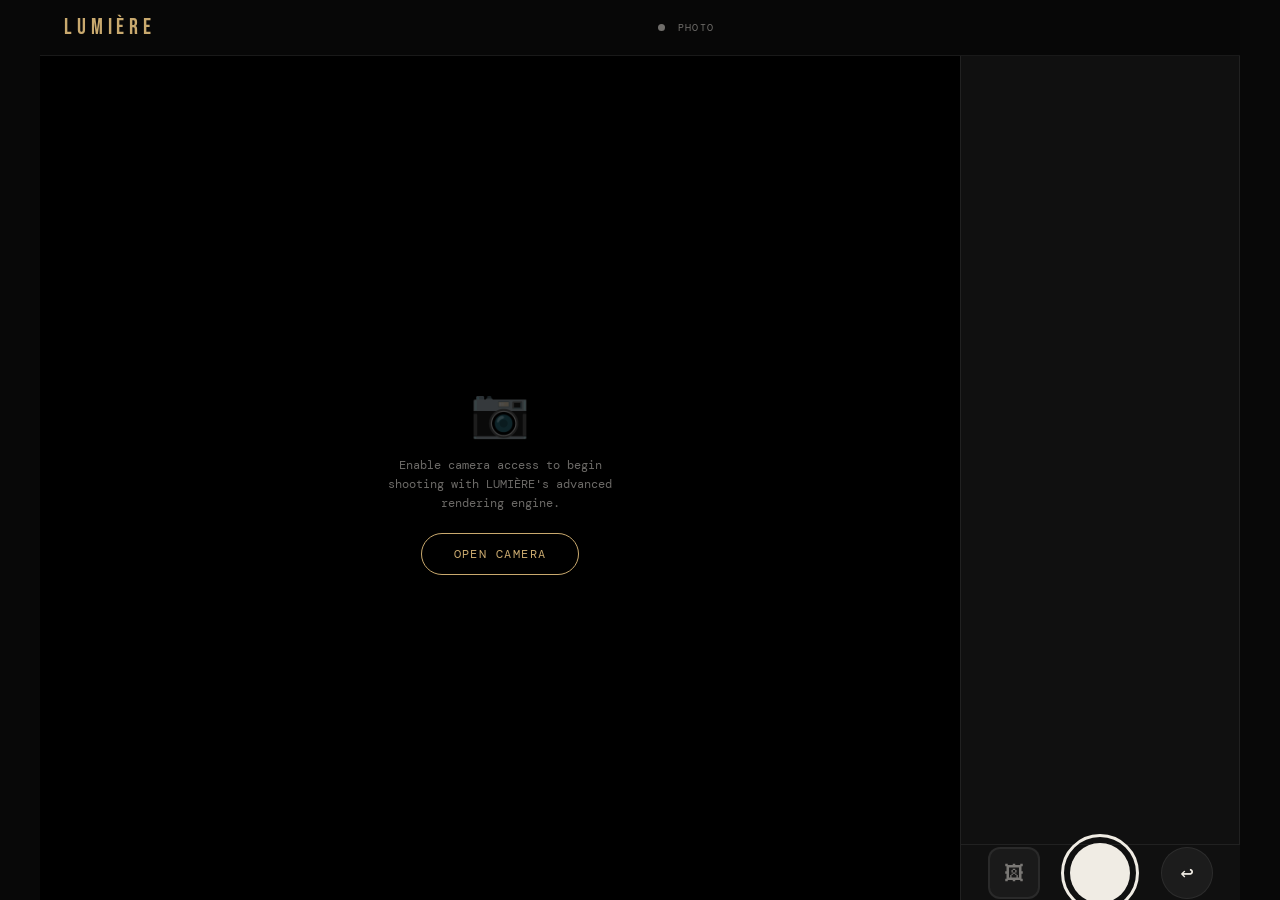
==== commit 7028abd0: "Update index.html" ====
--- a/index.html
+++ b/index.html
@@ -1,1042 +1,739 @@
 <!DOCTYPE html>
 <html lang="en">
 <head>
-<meta charset="UTF-8">
-<meta name="viewport" content="width=device-width, initial-scale=1.0, maximum-scale=1.0, user-scalable=no">
-<meta name="apple-mobile-web-app-capable" content="yes">
-<meta name="apple-mobile-web-app-status-bar-style" content="black-translucent">
-<title>BoardNotes</title>
-<link rel="preconnect" href="https://fonts.googleapis.com">
-<link href="https://fonts.googleapis.com/css2?family=DM+Mono:ital,wght@0,300;0,400;0,500;1,300&family=Cormorant+Garamond:ital,wght@0,300;0,400;0,600;1,300&display=swap" rel="stylesheet">
-<style>
-  :root {
-    --bg: #0a0a0c;
-    --surface: rgba(255,255,255,0.04);
-    --surface-hover: rgba(255,255,255,0.07);
-    --glass: rgba(18,18,22,0.72);
-    --glass-border: rgba(255,255,255,0.09);
-    --glass-border-bright: rgba(255,255,255,0.18);
-    --accent: #c8f0a0;
-    --accent-dim: rgba(200,240,160,0.18);
-    --accent-glow: rgba(200,240,160,0.08);
-    --text: rgba(255,255,255,0.88);
-    --text-dim: rgba(255,255,255,0.38);
-    --text-muted: rgba(255,255,255,0.18);
-    --danger: rgba(255,100,100,0.75);
-    --radius: 16px;
-    --radius-sm: 10px;
-    --panel-gap: 12px;
-  }
-
-  * { box-sizing: border-box; margin: 0; padding: 0; -webkit-tap-highlight-color: transparent; }
-
-  html, body {
-    width: 100%; height: 100%;
-    background: var(--bg);
-    color: var(--text);
-    font-family: 'DM Mono', monospace;
-    overflow: hidden;
-    -webkit-font-smoothing: antialiased;
-  }
-
-  /* Noise texture overlay */
-  body::before {
-    content: '';
-    position: fixed; inset: 0; z-index: 0;
-    background-image: url("data:image/svg+xml,%3Csvg viewBox='0 0 256 256' xmlns='http://www.w3.org/2000/svg'%3E%3Cfilter id='noise'%3E%3CfeTurbulence type='fractalNoise' baseFrequency='0.9' numOctaves='4' stitchTiles='stitch'/%3E%3C/filter%3E%3Crect width='100%25' height='100%25' filter='url(%23noise)' opacity='0.04'/%3E%3C/svg%3E");
-    pointer-events: none; opacity: 0.5;
-  }
-
-  /* Ambient glow */
-  body::after {
-    content: '';
-    position: fixed;
-    top: -20%; left: 50%; transform: translateX(-50%);
-    width: 70vw; height: 50vh;
-    background: radial-gradient(ellipse, rgba(200,240,160,0.04) 0%, transparent 70%);
-    pointer-events: none; z-index: 0;
-  }
-
-  #app {
-    position: relative; z-index: 1;
-    width: 100vw; height: 100vh;
-    display: flex; flex-direction: column;
-    padding: 14px var(--panel-gap) var(--panel-gap);
-    gap: var(--panel-gap);
-  }
-
-  /* ── HEADER ── */
-  header {
-    display: flex; align-items: center; justify-content: space-between;
-    height: 44px; flex-shrink: 0;
-    padding: 0 4px;
-  }
-
-  .logo {
-    font-family: 'Cormorant Garamond', serif;
-    font-size: 22px; font-weight: 300; letter-spacing: 0.04em;
-    color: var(--text);
-  }
-  .logo span { color: var(--accent); font-style: italic; }
-
-  .header-actions {
-    display: flex; gap: 8px; align-items: center;
-  }
-
-  .pill-btn {
-    display: flex; align-items: center; gap: 6px;
-    background: var(--surface);
-    border: 1px solid var(--glass-border);
-    color: var(--text-dim);
-    font-family: 'DM Mono', monospace;
-    font-size: 11px; letter-spacing: 0.06em;
-    padding: 7px 14px; border-radius: 100px;
-    cursor: pointer; transition: all 0.2s ease;
-    backdrop-filter: blur(12px);
-    white-space: nowrap;
-  }
-  .pill-btn:hover { background: var(--surface-hover); border-color: var(--glass-border-bright); color: var(--text); }
-  .pill-btn.accent {
-    background: var(--accent-dim); border-color: rgba(200,240,160,0.35);
-    color: var(--accent);
-  }
-  .pill-btn.accent:hover { background: rgba(200,240,160,0.28); }
-  .pill-btn svg { width: 13px; height: 13px; }
-
-  /* ── MAIN LAYOUT ── */
-  .main {
-    flex: 1; display: flex; gap: var(--panel-gap);
-    min-height: 0;
-  }
-
-  /* ── LEFT PANEL ── */
-  .left-panel {
-    display: flex; flex-direction: column; gap: var(--panel-gap);
-    width: 52%; flex-shrink: 0;
-  }
-
-  /* ── PHOTO VIEWER ── */
-  .photo-viewer {
-    flex: 1;
-    background: var(--glass);
-    border: 1px solid var(--glass-border);
-    border-radius: var(--radius);
-    backdrop-filter: blur(20px);
-    position: relative; overflow: hidden;
-    display: flex; align-items: center; justify-content: center;
-    min-height: 0;
-  }
-
-  .photo-viewer .empty-state {
-    display: flex; flex-direction: column; align-items: center; gap: 12px;
-    pointer-events: none;
-  }
-  .photo-viewer .empty-state svg { opacity: 0.15; width: 48px; height: 48px; }
-  .photo-viewer .empty-state p {
-    font-size: 12px; color: var(--text-muted); letter-spacing: 0.08em;
-  }
-
-  #photo-display {
-    width: 100%; height: 100%; object-fit: contain;
-    display: none;
-    touch-action: none;
-    cursor: zoom-in;
-    transition: transform 0.1s ease;
-    transform-origin: center center;
-  }
-
-  /* zoom indicator */
-  .zoom-badge {
-    position: absolute; bottom: 12px; right: 12px;
-    background: rgba(0,0,0,0.5); backdrop-filter: blur(8px);
-    border: 1px solid var(--glass-border);
-    border-radius: 100px; padding: 4px 10px;
-    font-size: 10px; color: var(--text-dim); letter-spacing: 0.06em;
-    display: none;
-    transition: opacity 0.3s;
-  }
-
-  /* ── CAMERA OVERLAY ── */
-  #camera-overlay {
-    position: absolute; inset: 0;
-    display: none;
-    flex-direction: column;
-    align-items: center; justify-content: center;
-    background: #000;
-    border-radius: var(--radius);
-    overflow: hidden;
-  }
-  #camera-overlay.active { display: flex; }
-
-  #camera-video {
-    width: 100%; height: 100%; object-fit: cover;
-  }
-
-  .camera-controls {
-    position: absolute; bottom: 0; left: 0; right: 0;
-    padding: 20px;
-    display: flex; align-items: center; justify-content: center;
-    gap: 28px;
-    background: linear-gradient(to top, rgba(0,0,0,0.7) 0%, transparent 100%);
-  }
-
-  .shutter-btn {
-    width: 64px; height: 64px; border-radius: 50%;
-    background: rgba(255,255,255,0.92);
-    border: 3px solid rgba(255,255,255,0.5);
-    cursor: pointer; transition: transform 0.1s, background 0.1s;
-    box-shadow: 0 0 0 4px rgba(255,255,255,0.15);
-    flex-shrink: 0;
-    position: relative;
-  }
-  .shutter-btn:active { transform: scale(0.92); background: var(--accent); }
-
-  .cam-cancel-btn {
-    position: absolute; top: 12px; right: 12px;
-    background: rgba(0,0,0,0.45); backdrop-filter: blur(8px);
-    border: 1px solid rgba(255,255,255,0.15); border-radius: 100px;
-    color: rgba(255,255,255,0.75); font-family: 'DM Mono', monospace;
-    font-size: 11px; letter-spacing: 0.05em;
-    padding: 6px 14px; cursor: pointer;
-  }
-
-  /* ── THUMBNAIL STRIP ── */
-  .thumb-strip {
-    height: 76px; flex-shrink: 0;
-    background: var(--glass);
-    border: 1px solid var(--glass-border);
-    border-radius: var(--radius-sm);
-    backdrop-filter: blur(20px);
-    display: flex; align-items: center;
-    padding: 0 10px; gap: 8px;
-    overflow-x: auto; overflow-y: hidden;
-  }
-  .thumb-strip::-webkit-scrollbar { height: 3px; }
-  .thumb-strip::-webkit-scrollbar-track { background: transparent; }
-  .thumb-strip::-webkit-scrollbar-thumb { background: var(--glass-border-bright); border-radius: 2px; }
-
-  .thumb-strip .empty-label {
-    font-size: 11px; color: var(--text-muted); letter-spacing: 0.06em;
-    white-space: nowrap; padding-left: 4px;
-  }
-
-  .thumb {
-    width: 54px; height: 54px; flex-shrink: 0;
-    border-radius: 8px; object-fit: cover;
-    border: 1.5px solid var(--glass-border);
-    cursor: pointer; transition: all 0.2s;
-    opacity: 0.65;
-  }
-  .thumb:hover { opacity: 1; border-color: var(--glass-border-bright); }
-  .thumb.active { opacity: 1; border-color: var(--accent); box-shadow: 0 0 0 2px var(--accent-dim); }
-
-  .thumb-wrapper {
-    position: relative; flex-shrink: 0;
-  }
-  .thumb-delete {
-    position: absolute; top: -5px; right: -5px;
-    width: 18px; height: 18px; border-radius: 50%;
-    background: rgba(30,30,30,0.9); border: 1px solid rgba(255,100,100,0.4);
-    color: var(--danger); font-size: 9px;
-    display: flex; align-items: center; justify-content: center;
-    cursor: pointer; opacity: 0; transition: opacity 0.15s;
-  }
-  .thumb-wrapper:hover .thumb-delete { opacity: 1; }
-
-  /* ── RIGHT PANEL — NOTES ── */
-  .right-panel {
-    flex: 1; display: flex; flex-direction: column; gap: 0;
-    background: var(--glass);
-    border: 1px solid var(--glass-border);
-    border-radius: var(--radius);
-    backdrop-filter: blur(20px);
-    overflow: hidden; min-height: 0;
-  }
-
-  .notes-header {
-    padding: 14px 18px 12px;
-    display: flex; align-items: center; justify-content: space-between;
-    border-bottom: 1px solid var(--glass-border);
-    flex-shrink: 0;
-  }
-
-  .notes-title-input {
-    background: none; border: none; outline: none;
-    font-family: 'Cormorant Garamond', serif;
-    font-size: 20px; font-weight: 400;
-    color: var(--text); width: 100%;
-    letter-spacing: 0.02em;
-  }
-  .notes-title-input::placeholder { color: var(--text-muted); }
-
-  .notes-meta {
-    font-size: 10px; color: var(--text-muted); letter-spacing: 0.06em;
-    white-space: nowrap; padding-left: 12px;
-    flex-shrink: 0;
-  }
-
-  .notes-toolbar {
-    padding: 8px 14px;
-    display: flex; align-items: center; gap: 4px;
-    border-bottom: 1px solid var(--glass-border);
-    flex-shrink: 0;
-    flex-wrap: wrap;
-  }
-
-  .tool-btn {
-    padding: 5px 10px; border-radius: 6px;
-    background: none; border: none;
-    color: var(--text-dim);
-    font-family: 'DM Mono', monospace; font-size: 10px; letter-spacing: 0.04em;
-    cursor: pointer; transition: all 0.15s;
-    display: flex; align-items: center; gap: 5px;
-  }
-  .tool-btn:hover { background: var(--surface-hover); color: var(--text); }
-  .tool-btn svg { width: 13px; height: 13px; }
-  .tool-btn.active { background: var(--accent-dim); color: var(--accent); }
-
-  .tool-divider {
-    width: 1px; height: 16px;
-    background: var(--glass-border); margin: 0 4px;
-  }
-
-  #notes-area {
-    flex: 1; min-height: 0;
-    resize: none; border: none; outline: none;
-    background: transparent;
-    color: var(--text);
-    font-family: 'DM Mono', monospace;
-    font-size: 14px; line-height: 1.8;
-    padding: 18px 20px;
-    letter-spacing: 0.02em;
-    overflow-y: auto;
-    caret-color: var(--accent);
-  }
-  #notes-area::placeholder { color: var(--text-muted); }
-  #notes-area::-webkit-scrollbar { width: 4px; }
-  #notes-area::-webkit-scrollbar-track { background: transparent; }
-  #notes-area::-webkit-scrollbar-thumb { background: var(--glass-border); border-radius: 2px; }
-
-  /* formatted editing */
-  #notes-area b { color: var(--accent); }
-  #notes-area i { opacity: 0.75; }
-
-  .notes-footer {
-    padding: 10px 18px;
-    display: flex; align-items: center; justify-content: space-between;
-    border-top: 1px solid var(--glass-border);
-    flex-shrink: 0;
-  }
-
-  .word-count {
-    font-size: 10px; color: var(--text-muted); letter-spacing: 0.06em;
-  }
-
-  /* ── SESSIONS SIDEBAR ── */
-  .sessions-drawer {
-    position: fixed; top: 0; left: 0; bottom: 0;
-    width: 300px;
-    background: rgba(10,10,14,0.92);
-    backdrop-filter: blur(30px);
-    border-right: 1px solid var(--glass-border);
-    z-index: 100;
-    transform: translateX(-100%);
-    transition: transform 0.3s cubic-bezier(0.4,0,0.2,1);
-    display: flex; flex-direction: column;
-    padding: 20px 0;
-  }
-  .sessions-drawer.open { transform: translateX(0); }
-
-  .drawer-header {
-    padding: 0 20px 16px;
-    border-bottom: 1px solid var(--glass-border);
-    display: flex; align-items: center; justify-content: space-between;
-    flex-shrink: 0;
-  }
-  .drawer-title {
-    font-family: 'Cormorant Garamond', serif;
-    font-size: 18px; font-weight: 300;
-    letter-spacing: 0.04em;
-  }
-  .drawer-close {
-    background: none; border: none; color: var(--text-dim);
-    cursor: pointer; padding: 4px;
-  }
-  .drawer-close svg { width: 16px; height: 16px; }
-
-  .sessions-list {
-    flex: 1; overflow-y: auto; padding: 12px 12px;
-  }
-  .sessions-list::-webkit-scrollbar { width: 3px; }
-  .sessions-list::-webkit-scrollbar-thumb { background: var(--glass-border); }
-
-  .session-item {
-    padding: 12px 14px; border-radius: var(--radius-sm);
-    cursor: pointer; transition: background 0.15s;
-    margin-bottom: 4px;
-    border: 1px solid transparent;
-  }
-  .session-item:hover { background: var(--surface-hover); border-color: var(--glass-border); }
-  .session-item.active { background: var(--accent-dim); border-color: rgba(200,240,160,0.25); }
-  .session-item .s-title {
-    font-size: 13px; color: var(--text); margin-bottom: 4px;
-    font-family: 'Cormorant Garamond', serif; font-size: 15px;
-    white-space: nowrap; overflow: hidden; text-overflow: ellipsis;
-  }
-  .session-item .s-meta {
-    font-size: 10px; color: var(--text-muted); letter-spacing: 0.05em;
-    display: flex; gap: 10px;
-  }
-
-  .new-session-btn {
-    margin: 0 12px 12px;
-    padding: 11px; border-radius: var(--radius-sm);
-    background: var(--surface); border: 1px dashed var(--glass-border);
-    color: var(--text-dim); font-family: 'DM Mono', monospace;
-    font-size: 11px; letter-spacing: 0.06em;
-    cursor: pointer; transition: all 0.15s;
-    display: flex; align-items: center; justify-content: center; gap: 6px;
-  }
-  .new-session-btn:hover { background: var(--surface-hover); border-color: var(--glass-border-bright); color: var(--text); }
-
-  /* drawer scrim */
-  .scrim {
-    position: fixed; inset: 0; z-index: 99;
-    background: rgba(0,0,0,0.5);
-    backdrop-filter: blur(2px);
-    display: none;
-  }
-  .scrim.visible { display: block; }
-
-  /* ── EXPORT TOAST ── */
-  .toast {
-    position: fixed; bottom: 30px; left: 50%; transform: translateX(-50%) translateY(80px);
-    background: rgba(18,18,22,0.95); backdrop-filter: blur(20px);
-    border: 1px solid var(--glass-border-bright);
-    border-radius: 100px; padding: 10px 22px;
-    font-size: 12px; color: var(--text); letter-spacing: 0.05em;
-    z-index: 200; transition: transform 0.3s cubic-bezier(0.34,1.56,0.64,1);
-    white-space: nowrap;
-  }
-  .toast.show { transform: translateX(-50%) translateY(0); }
-
-  /* ── PINCH ZOOM HINT ── */
-  .zoom-hint {
-    position: absolute; bottom: 12px; left: 12px;
-    background: rgba(0,0,0,0.45); backdrop-filter: blur(6px);
-    border: 1px solid var(--glass-border);
-    border-radius: 100px; padding: 4px 10px;
-    font-size: 10px; color: var(--text-muted); letter-spacing: 0.04em;
-    pointer-events: none;
-    transition: opacity 0.5s;
-  }
-
-  /* ── FOCUS MODE ── */
-  #app.focus-left .right-panel { display: none; }
-  #app.focus-left .left-panel { width: 100%; }
-  #app.focus-right .left-panel { display: none; }
-  #app.focus-right .right-panel { flex: 1; }
-
-  /* ripple on shutter */
-  @keyframes shutterFlash {
-    0% { opacity: 0; }
-    10% { opacity: 0.4; }
-    100% { opacity: 0; }
-  }
-  .flash {
-    position: absolute; inset: 0;
-    background: white; pointer-events: none;
-    animation: shutterFlash 0.35s ease-out forwards;
-    border-radius: var(--radius);
-  }
-
-  @keyframes fadeIn {
-    from { opacity: 0; transform: scale(0.97); }
-    to { opacity: 1; transform: scale(1); }
-  }
-  .photo-viewer, .right-panel, .thumb-strip, header {
-    animation: fadeIn 0.4s ease both;
-  }
-  header { animation-delay: 0.05s; }
-  .photo-viewer { animation-delay: 0.1s; }
-  .thumb-strip { animation-delay: 0.15s; }
-  .right-panel { animation-delay: 0.12s; }
-</style>
+  <meta charset="UTF-8" />
+  <meta name="viewport" content="width=device-width, initial-scale=1.0, user-scalable=no" />
+  <title>LUMIÈRE — Pro Camera</title>
+  <link rel="preconnect" href="https://fonts.googleapis.com" />
+  <link href="https://fonts.googleapis.com/css2?family=Cormorant+Garamond:ital,wght@0,300;0,400;1,300&family=DM+Mono:wght@300;400&family=Bebas+Neue&display=swap" rel="stylesheet" />
+  <style>
+    *, *::before, *::after { box-sizing: border-box; margin: 0; padding: 0; }
+
+    :root {
+      --bg:        #080808;
+      --surface:   #101010;
+      --border:    rgba(255,255,255,0.07);
+      --gold:      #c9a96e;
+      --gold-dim:  rgba(201,169,110,0.25);
+      --white:     #f0ece4;
+      --dim:       rgba(240,236,228,0.45);
+      --red:       #e05252;
+      --green:     #52c07a;
+      --radius:    18px;
+    }
+
+    html, body {
+      width: 100%; height: 100%;
+      background: var(--bg);
+      color: var(--white);
+      font-family: 'DM Mono', monospace;
+      overflow: hidden;
+      touch-action: none;
+    }
+
+    /* ── APP SHELL ── */
+    #app {
+      display: grid;
+      grid-template-rows: 56px 1fr 140px;
+      height: 100dvh;
+      width: 100%;
+      max-width: 1200px;
+      margin: 0 auto;
+    }
+
+    /* ── TOP BAR ── */
+    #topbar {
+      display: flex;
+      align-items: center;
+      justify-content: space-between;
+      padding: 0 24px;
+      border-bottom: 1px solid var(--border);
+      background: rgba(8,8,8,0.9);
+      backdrop-filter: blur(16px);
+      z-index: 10;
+    }
+    #topbar .brand {
+      font-family: 'Bebas Neue', sans-serif;
+      letter-spacing: 0.22em;
+      font-size: 22px;
+      color: var(--gold);
+    }
+    #topbar .meta {
+      font-size: 10px;
+      color: var(--dim);
+      letter-spacing: 0.12em;
+      text-transform: uppercase;
+    }
+    .rec-dot { display:inline-block; width:7px; height:7px; border-radius:50%; background:var(--red); margin-right:6px; animation: pulse 1.4s infinite; }
+    @keyframes pulse { 0%,100%{opacity:1} 50%{opacity:0.3} }
+    .rec-dot.idle { background: var(--dim); animation: none; }
+
+    /* ── VIEWFINDER ── */
+    #viewfinder-wrap {
+      position: relative;
+      display: flex;
+      align-items: center;
+      justify-content: center;
+      background: #000;
+      overflow: hidden;
+    }
+
+    #viewfinder {
+      position: relative;
+      width: 100%;
+      height: 100%;
+    }
+
+    /* The live canvas that shows camera + filter */
+    #liveCanvas {
+      position: absolute;
+      inset: 0;
+      width: 100%;
+      height: 100%;
+      object-fit: cover;
+    }
+
+    /* Hidden video source */
+    #videoSource {
+      display: none;
+    }
+
+    /* Overlay grid / reticle */
+    #reticle {
+      position: absolute;
+      inset: 0;
+      pointer-events: none;
+    }
+    #reticle svg { width:100%; height:100%; }
+
+    /* Corner brackets */
+    .corner {
+      position: absolute;
+      width: 32px; height: 32px;
+      border-color: var(--gold);
+      border-style: solid;
+      opacity: 0.7;
+    }
+    .corner.tl { top:20px; left:20px; border-width:2px 0 0 2px; }
+    .corner.tr { top:20px; right:20px; border-width:2px 2px 0 0; }
+    .corner.bl { bottom:20px; left:20px; border-width:0 0 2px 2px; }
+    .corner.br { bottom:20px; right:20px; border-width:0 2px 2px 0; }
+
+    /* Focus ring */
+    #focusRing {
+      position: absolute;
+      width: 80px; height: 80px;
+      border: 1.5px solid var(--gold);
+      border-radius: 50%;
+      pointer-events: none;
+      transform: translate(-50%, -50%);
+      opacity: 0;
+      transition: opacity 0.2s, width 0.15s, height 0.15s;
+    }
+    #focusRing.active { opacity: 1; }
+
+    /* HUD overlays */
+    #hud {
+      position: absolute;
+      inset: 0;
+      pointer-events: none;
+      padding: 20px;
+      display: flex;
+      flex-direction: column;
+      justify-content: space-between;
+    }
+    .hud-row {
+      display: flex;
+      justify-content: space-between;
+      align-items: flex-start;
+    }
+    .hud-badge {
+      background: rgba(0,0,0,0.55);
+      backdrop-filter: blur(8px);
+      border: 1px solid var(--border);
+      border-radius: 8px;
+      padding: 5px 10px;
+      font-size: 10px;
+      letter-spacing: 0.1em;
+      color: var(--dim);
+    }
+    .hud-badge span { color: var(--white); }
+    #filterLabel {
+      font-family: 'Cormorant Garamond', serif;
+      font-size: 13px;
+      font-style: italic;
+      color: var(--gold);
+      letter-spacing: 0.06em;
+    }
+
+    /* Histogram bar */
+    #histogram {
+      width: 80px;
+      height: 36px;
+      opacity: 0.6;
+    }
+
+    /* Zoom indicator */
+    #zoomBar {
+      position: absolute;
+      bottom: 16px;
+      left: 50%;
+      transform: translateX(-50%);
+      display: flex;
+      align-items: center;
+      gap: 8px;
+      background: rgba(0,0,0,0.55);
+      backdrop-filter: blur(8px);
+      border: 1px solid var(--border);
+      border-radius: 20px;
+      padding: 5px 14px;
+      font-size: 11px;
+      color: var(--white);
+      pointer-events: none;
+      opacity: 0;
+      transition: opacity 0.3s;
+    }
+    #zoomBar.show { opacity: 1; }
+    #zoomVal { color: var(--gold); }
+
+    /* No-camera overlay */
+    #noCameraMsg {
+      position: absolute;
+      inset: 0;
+      display: flex;
+      flex-direction: column;
+      align-items: center;
+      justify-content: center;
+      gap: 12px;
+      background: #000;
+      z-index: 5;
+    }
+    #noCameraMsg .icon { font-size: 48px; opacity: 0.3; }
+    #noCameraMsg p { font-size: 12px; color: var(--dim); text-align: center; line-height: 1.6; max-width: 260px; }
+    #startCamBtn {
+      margin-top: 8px;
+      padding: 12px 32px;
+      border: 1.5px solid var(--gold);
+      border-radius: 40px;
+      background: transparent;
+      color: var(--gold);
+      font-family: 'DM Mono', monospace;
+      font-size: 12px;
+      letter-spacing: 0.12em;
+      cursor: pointer;
+      transition: background 0.2s, color 0.2s;
+    }
+    #startCamBtn:hover { background: var(--gold-dim); }
+
+    /* ── BOTTOM PANEL ── */
+    #bottomPanel {
+      background: var(--surface);
+      border-top: 1px solid var(--border);
+      display: grid;
+      grid-template-rows: 56px 1fr;
+      overflow: hidden;
+    }
+
+    /* Filter strip */
+    #filterStrip {
+      display: flex;
+      align-items: center;
+      gap: 10px;
+      padding: 0 20px;
+      overflow-x: auto;
+      border-bottom: 1px solid var(--border);
+      scrollbar-width: none;
+    }
+    #filterStrip::-webkit-scrollbar { display:none; }
+
+    .filter-btn {
+      flex-shrink: 0;
+      display: flex;
+      flex-direction: column;
+      align-items: center;
+      gap: 5px;
+      cursor: pointer;
+      padding: 6px 8px;
+      border-radius: 10px;
+      border: 1.5px solid transparent;
+      transition: border-color 0.2s, background 0.2s;
+      background: transparent;
+      -webkit-tap-highlight-color: transparent;
+    }
+    .filter-btn.active {
+      border-color: var(--gold);
+      background: var(--gold-dim);
+    }
+    .filter-thumb {
+      width: 38px; height: 38px;
+      border-radius: 8px;
+      overflow: hidden;
+      background: #1a1a1a;
+    }
+    .filter-thumb canvas { width: 38px; height: 38px; }
+    .filter-name {
+      font-size: 9px;
+      letter-spacing: 0.08em;
+      color: var(--dim);
+      text-transform: uppercase;
+      white-space: nowrap;
+    }
+    .filter-btn.active .filter-name { color: var(--gold); }
+
+    /* Controls row */
+    #controls {
+      display: flex;
+      align-items: center;
+      justify-content: space-around;
+      padding: 0 24px;
+    }
+
+    /* Gallery thumb */
+    #galleryThumb {
+      width: 52px; height: 52px;
+      border-radius: 12px;
+      border: 2px solid var(--border);
+      background: #1a1a1a;
+      overflow: hidden;
+      cursor: pointer;
+      transition: border-color 0.2s;
+      flex-shrink: 0;
+    }
+    #galleryThumb:hover { border-color: var(--gold); }
+    #galleryThumb img { width:100%; height:100%; object-fit:cover; }
+    #galleryThumb .placeholder { display:flex; align-items:center; justify-content:center; height:100%; color:var(--dim); font-size:20px; }
+
+    /* Shutter */
+    #shutter {
+      width: 78px; height: 78px;
+      border-radius: 50%;
+      background: transparent;
+      border: 3px solid var(--white);
+      display: flex; align-items:center; justify-content:center;
+      cursor: pointer;
+      transition: transform 0.1s;
+      -webkit-tap-highlight-color: transparent;
+      flex-shrink: 0;
+    }
+    #shutter:active { transform: scale(0.92); }
+    #shutter .inner {
+      width: 60px; height: 60px;
+      border-radius: 50%;
+      background: var(--white);
+      transition: background 0.1s, transform 0.1s;
+    }
+    #shutter:active .inner { background: #ccc; transform: scale(0.95); }
+
+    /* Flip camera */
+    #flipBtn {
+      width: 52px; height: 52px;
+      border-radius: 50%;
+      border: 1.5px solid var(--border);
+      background: rgba(255,255,255,0.05);
+      display: flex; align-items:center; justify-content:center;
+      cursor: pointer;
+      font-size: 22px;
+      transition: background 0.2s, transform 0.3s;
+      -webkit-tap-highlight-color: transparent;
+      flex-shrink: 0;
+    }
+    #flipBtn:active { background: rgba(255,255,255,0.12); transform: rotate(180deg); }
+
+    /* ── FLASH EFFECT ── */
+    #flashOverlay {
+      position: fixed;
+      inset: 0;
+      background: #fff;
+      opacity: 0;
+      pointer-events: none;
+      z-index: 999;
+      transition: opacity 0.05s;
+    }
+    #flashOverlay.flash { opacity: 0.9; }
+
+    /* ── GALLERY MODAL ── */
+    #gallery {
+      position: fixed;
+      inset: 0;
+      background: rgba(0,0,0,0.95);
+      z-index: 100;
+      display: none;
+      flex-direction: column;
+    }
+    #gallery.open { display: flex; }
+    #galleryHeader {
+      display: flex;
+      align-items: center;
+      justify-content: space-between;
+      padding: 20px 24px;
+      border-bottom: 1px solid var(--border);
+    }
+    #galleryHeader h2 {
+      font-family: 'Bebas Neue', sans-serif;
+      letter-spacing: 0.15em;
+      font-size: 20px;
+      color: var(--gold);
+    }
+    #closeGallery {
+      background: none; border: none; color: var(--dim);
+      font-size: 24px; cursor: pointer;
+      padding: 4px 8px;
+    }
+    #galleryGrid {
+      display: grid;
+      grid-template-columns: repeat(auto-fill, minmax(160px, 1fr));
+      gap: 4px;
+      padding: 12px;
+      overflow-y: auto;
+      flex: 1;
+    }
+    .gallery-img {
+      aspect-ratio: 3/4;
+      object-fit: cover;
+      border-radius: 8px;
+      cursor: pointer;
+      transition: transform 0.15s, opacity 0.15s;
+    }
+    .gallery-img:hover { transform: scale(1.02); opacity: 0.85; }
+    #emptyGallery {
+      flex: 1;
+      display: none;
+      flex-direction: column;
+      align-items: center;
+      justify-content: center;
+      gap: 10px;
+      color: var(--dim);
+      font-size: 12px;
+    }
+    #emptyGallery.show { display: flex; }
+
+    /* ── LIGHTBOX ── */
+    #lightbox {
+      position: fixed;
+      inset: 0;
+      background: rgba(0,0,0,0.97);
+      z-index: 200;
+      display: none;
+      flex-direction: column;
+      align-items: center;
+      justify-content: center;
+    }
+    #lightbox.open { display: flex; }
+    #lightboxImg {
+      max-width: 90vw;
+      max-height: 80vh;
+      border-radius: 12px;
+      object-fit: contain;
+    }
+    #lightboxActions {
+      display: flex;
+      gap: 16px;
+      margin-top: 20px;
+    }
+    .lb-btn {
+      padding: 10px 24px;
+      border-radius: 30px;
+      font-family: 'DM Mono', monospace;
+      font-size: 11px;
+      letter-spacing: 0.1em;
+      cursor: pointer;
+      transition: background 0.2s;
+    }
+    .lb-btn.primary { background: var(--gold); color: #000; border: none; }
+    .lb-btn.primary:hover { background: #d4b47c; }
+    .lb-btn.ghost { background: transparent; color: var(--dim); border: 1.5px solid var(--border); }
+    .lb-btn.ghost:hover { border-color: var(--dim); color: var(--white); }
+    #closeLightbox {
+      position: absolute;
+      top: 20px; right: 20px;
+      background: none; border: none;
+      color: var(--dim); font-size: 28px; cursor: pointer;
+    }
+
+    /* ── EXPOSURE SLIDER ── */
+    #exposureWrap {
+      position: absolute;
+      right: 14px; top: 50%; transform: translateY(-50%);
+      display: flex;
+      flex-direction: column;
+      align-items: center;
+      gap: 8px;
+      z-index: 4;
+    }
+    #exposureWrap label {
+      font-size: 9px;
+      color: var(--dim);
+      letter-spacing: 0.1em;
+      writing-mode: vertical-lr;
+      transform: rotate(180deg);
+      text-transform: uppercase;
+    }
+    #exposureSlider {
+      -webkit-appearance: slider-vertical;
+      appearance: slider-vertical;
+      width: 6px;
+      height: 100px;
+      accent-color: var(--gold);
+      cursor: pointer;
+      background: var(--border);
+    }
+    #exposureVal {
+      font-size: 9px;
+      color: var(--gold);
+    }
+
+    /* Subtle scanline texture */
+    #scanlines {
+      position: absolute;
+      inset: 0;
+      pointer-events: none;
+      background: repeating-linear-gradient(
+        0deg,
+        transparent,
+        transparent 2px,
+        rgba(0,0,0,0.04) 2px,
+        rgba(0,0,0,0.04) 4px
+      );
+      z-index: 3;
+    }
+
+    /* Mode tabs */
+    #modeTabs {
+      position: absolute;
+      top: 14px;
+      left: 50%;
+      transform: translateX(-50%);
+      display: flex;
+      gap: 4px;
+      background: rgba(0,0,0,0.55);
+      backdrop-filter: blur(12px);
+      border: 1px solid var(--border);
+      border-radius: 30px;
+      padding: 4px;
+      z-index: 4;
+    }
+    .mode-tab {
+      padding: 5px 14px;
+      border-radius: 20px;
+      font-size: 10px;
+      letter-spacing: 0.1em;
+      text-transform: uppercase;
+      color: var(--dim);
+      cursor: pointer;
+      transition: background 0.2s, color 0.2s;
+      -webkit-tap-highlight-color: transparent;
+      border: none;
+      background: transparent;
+    }
+    .mode-tab.active { background: var(--gold); color: #000; }
+
+    /* Shutter animation ring */
+    #shutterRipple {
+      position: absolute;
+      inset: 0;
+      pointer-events: none;
+      z-index: 5;
+      overflow: hidden;
+    }
+    .ripple-ring {
+      position: absolute;
+      border-radius: 50%;
+      border: 2px solid var(--gold);
+      transform: translate(-50%, -50%) scale(0);
+      opacity: 0.8;
+      animation: rippleOut 0.6s ease-out forwards;
+    }
+    @keyframes rippleOut {
+      to { transform: translate(-50%, -50%) scale(8); opacity: 0; }
+    }
+
+    /* Toast */
+    #toast {
+      position: fixed;
+      bottom: 160px;
+      left: 50%;
+      transform: translateX(-50%);
+      background: rgba(0,0,0,0.8);
+      backdrop-filter: blur(12px);
+      border: 1px solid var(--border);
+      border-radius: 30px;
+      padding: 8px 20px;
+      font-size: 11px;
+      color: var(--white);
+      letter-spacing: 0.08em;
+      pointer-events: none;
+      opacity: 0;
+      transition: opacity 0.3s;
+      z-index: 50;
+      white-space: nowrap;
+    }
+    #toast.show { opacity: 1; }
+
+    /* iPad landscape adjustments */
+    @media (orientation: landscape) and (min-width: 768px) {
+      #app {
+        grid-template-columns: 1fr 280px;
+        grid-template-rows: 56px 1fr;
+      }
+      #topbar { grid-column: 1 / -1; }
+      #viewfinder-wrap { grid-row: 2; }
+      #bottomPanel {
+        grid-row: 2;
+        grid-template-rows: 1fr 56px;
+        border-top: none;
+        border-left: 1px solid var(--border);
+      }
+      #filterStrip {
+        flex-direction: column;
+        overflow-y: auto;
+        overflow-x: hidden;
+        border-bottom: none;
+        border-right: 1px solid var(--border);
+        padding: 20px 0;
+        align-items: center;
+        height: 100%;
+      }
+      #controls {
+        flex-direction: row;
+        border-top: 1px solid var(--border);
+        padding: 0 16px;
+      }
+    }
+  </style>
 </head>
 <body>
+
 <div id="app">
 
-  <!-- HEADER -->
-  <header>
-    <div class="logo">Board<span>Notes</span></div>
-    <div class="header-actions">
-      <button class="pill-btn" id="sessions-btn">
-        <svg viewBox="0 0 24 24" fill="none" stroke="currentColor" stroke-width="2">
-          <rect x="2" y="3" width="20" height="14" rx="2"/><path d="M8 21h8M12 17v4"/>
-        </svg>
-        Sessions
-      </button>
-      <button class="pill-btn" id="camera-btn" onclick="openCamera()">
-        <svg viewBox="0 0 24 24" fill="none" stroke="currentColor" stroke-width="2">
-          <path d="M23 19a2 2 0 0 1-2 2H3a2 2 0 0 1-2-2V8a2 2 0 0 1 2-2h4l2-3h6l2 3h4a2 2 0 0 1 2 2z"/>
-          <circle cx="12" cy="13" r="4"/>
-        </svg>
-        Capture
-      </button>
-      <button class="pill-btn accent" id="export-btn">
-        <svg viewBox="0 0 24 24" fill="none" stroke="currentColor" stroke-width="2">
-          <path d="M21 15v4a2 2 0 0 1-2 2H5a2 2 0 0 1-2-2v-4"/>
-          <polyline points="7 10 12 15 17 10"/><line x1="12" y1="15" x2="12" y2="3"/>
-        </svg>
-        Export
-      </button>
+  <!-- TOP BAR -->
+  <div id="topbar">
+    <div class="brand">LUMIÈRE</div>
+    <div class="meta">
+      <span class="rec-dot idle" id="recDot"></span>
+      <span id="modeLabel">PHOTO</span>
     </div>
-  </header>
-
-  <!-- MAIN -->
-  <div class="main">
-
-    <!-- LEFT: Camera / Photo -->
-    <div class="left-panel">
-      <div class="photo-viewer" id="photo-viewer">
-        <div class="empty-state" id="empty-state">
-          <svg viewBox="0 0 24 24" fill="none" stroke="white" stroke-width="1.5">
-            <path d="M23 19a2 2 0 0 1-2 2H3a2 2 0 0 1-2-2V8a2 2 0 0 1 2-2h4l2-3h6l2 3h4a2 2 0 0 1 2 2z"/>
-            <circle cx="12" cy="13" r="4"/>
-          </svg>
-          <p>tap capture to photograph the board</p>
+    <div class="meta" id="timeDisplay"></div>
+  </div>
+
+  <!-- VIEWFINDER -->
+  <div id="viewfinder-wrap">
+    <div id="viewfinder">
+
+      <!-- No camera placeholder -->
+      <div id="noCameraMsg">
+        <div class="icon">📷</div>
+        <p>Enable camera access to begin shooting with LUMIÈRE's advanced rendering engine.</p>
+        <button id="startCamBtn">OPEN CAMERA</button>
+      </div>
+
+      <video id="videoSource" autoplay playsinline muted></video>
+      <canvas id="liveCanvas"></canvas>
+
+      <!-- Scanlines -->
+      <div id="scanlines"></div>
+
+      <!-- Corners -->
+      <div class="corner tl"></div>
+      <div class="corner tr"></div>
+      <div class="corner bl"></div>
+      <div class="corner br"></div>
+
+      <!-- Focus ring -->
+      <div id="focusRing"></div>
+
+      <!-- Shutter ripple layer -->
+      <div id="shutterRipple"></div>
+
+      <!-- HUD -->
+      <div id="hud">
+        <div class="hud-row">
+          <div class="hud-badge">ISO <span id="isoVal">400</span></div>
+          <div class="hud-badge">f/<span id="apertureVal">1.8</span></div>
+          <div class="hud-badge"><span id="ssVal">1/60</span>s</div>
         </div>
-
-        <img id="photo-display" draggable="false" alt="Board photo">
-
-        <div class="zoom-badge" id="zoom-badge">100%</div>
-        <div class="zoom-hint" id="zoom-hint">pinch to zoom</div>
-
-        <!-- Camera overlay -->
-        <div id="camera-overlay">
-          <video id="camera-video" autoplay playsinline muted></video>
-          <button class="cam-cancel-btn" onclick="closeCamera()">Cancel</button>
-          <div class="camera-controls">
-            <button class="shutter-btn" id="shutter-btn" onclick="capturePhoto()"></button>
+        <div class="hud-row" style="align-items:center; justify-content:center;">
+          <div id="filterLabel">Natural</div>
+        </div>
+        <div class="hud-row">
+          <canvas id="histogram" width="80" height="36"></canvas>
+          <div class="hud-badge">
+            <span id="resLabel">4:3</span>
           </div>
         </div>
       </div>
 
-      <!-- Thumbnail strip -->
-      <div class="thumb-strip" id="thumb-strip">
-        <span class="empty-label" id="strip-empty">No photos yet</span>
+      <!-- Mode tabs -->
+      <div id="modeTabs">
+        <button class="mode-tab active" data-mode="photo">Photo</button>
+        <button class="mode-tab" data-mode="portrait">Portrait</button>
+        <button class="mode-tab" data-mode="noir">Noir</button>
+        <button class="mode-tab" data-mode="burst">Burst</button>
       </div>
+
+      <!-- Zoom -->
+      <div id="zoomBar">🔍 <span id="zoomVal">1.0</span>×</div>
+
+      <!-- Exposure -->
+      <div id="exposureWrap">
+        <label>EV</label>
+        <input type="range" id="exposureSlider" min="-2" max="2" step="0.1" value="0" orient="vertical" />
+        <div id="exposureVal">0</div>
+      </div>
+
     </div>
-
-    <!-- RIGHT: Notes -->
-    <div class="right-panel">
-      <div class="notes-header">
-        <input class="notes-title-input" id="notes-title" placeholder="Session title..." maxlength="60">
-        <span class="notes-meta" id="notes-meta">—</span>
+  </div>
+
+  <!-- BOTTOM PANEL -->
+  <div id="bottomPanel">
+
+    <!-- Filter strip -->
+    <div id="filterStrip">
+      <!-- Populated by JS -->
+    </div>
+
+    <!-- Controls -->
+    <div id="controls">
+      <div id="galleryThumb" title="Gallery">
+        <div class="placeholder">🖼</div>
       </div>
 
-      <div class="notes-toolbar">
-        <button class="tool-btn" onclick="formatText('bold')" title="Bold">
-          <svg viewBox="0 0 24 24" fill="none" stroke="currentColor" stroke-width="2.5"><path d="M6 4h8a4 4 0 0 1 4 4 4 4 0 0 1-4 4H6z"/><path d="M6 12h9a4 4 0 0 1 4 4 4 4 0 0 1-4 4H6z"/></svg>
-          Bold
-        </button>
-        <button class="tool-btn" onclick="formatText('italic')" title="Italic">
-          <svg viewBox="0 0 24 24" fill="none" stroke="currentColor" stroke-width="2"><line x1="19" y1="4" x2="10" y2="4"/><line x1="14" y1="20" x2="5" y2="20"/><line x1="15" y1="4" x2="9" y2="20"/></svg>
-          Italic
-        </button>
-        <div class="tool-divider"></div>
-        <button class="tool-btn" onclick="insertLine('— ')" title="List item">
-          <svg viewBox="0 0 24 24" fill="none" stroke="currentColor" stroke-width="2"><line x1="8" y1="6" x2="21" y2="6"/><line x1="8" y1="12" x2="21" y2="12"/><line x1="8" y1="18" x2="21" y2="18"/><line x1="3" y1="6" x2="3.01" y2="6"/><line x1="3" y1="12" x2="3.01" y2="12"/><line x1="3" y1="18" x2="3.01" y2="18"/></svg>
-          List
-        </button>
-        <button class="tool-btn" onclick="insertLine('## ')" title="Heading">
-          <svg viewBox="0 0 24 24" fill="none" stroke="currentColor" stroke-width="2"><path d="M4 12h16M4 6h16M4 18h10"/></svg>
-          Heading
-        </button>
-        <button class="tool-btn" onclick="insertLine('[ ] ')" title="Task">
-          <svg viewBox="0 0 24 24" fill="none" stroke="currentColor" stroke-width="2"><polyline points="9 11 12 14 22 4"/><path d="M21 12v7a2 2 0 0 1-2 2H5a2 2 0 0 1-2-2V5a2 2 0 0 1 2-2h11"/></svg>
-          Task
-        </button>
-        <div class="tool-divider"></div>
-        <button class="tool-btn" onclick="clearNotes()">
-          <svg viewBox="0 0 24 24" fill="none" stroke="currentColor" stroke-width="2"><polyline points="3 6 5 6 21 6"/><path d="M19 6v14a2 2 0 0 1-2 2H7a2 2 0 0 1-2-2V6m3 0V4a1 1 0 0 1 1-1h4a1 1 0 0 1 1 1v2"/></svg>
-          Clear
-        </button>
+      <div id="shutter" title="Take Photo">
+        <div class="inner"></div>
       </div>
 
-      <textarea id="notes-area" placeholder="Start writing your notes here...&#10;&#10;The board photo is on the left — zoom in on any part you need.&#10;Pinch to zoom on the image."></textarea>
-
-      <div class="notes-footer">
-        <span class="word-count" id="word-count">0 words</span>
-        <div style="display:flex;gap:8px;">
-          <button class="pill-btn" onclick="copyNotes()" style="padding:5px 12px;font-size:10px;">Copy text</button>
-        </div>
-      </div>
+      <div id="flipBtn" title="Flip Camera">↩</div>
     </div>
 
+  </div>
+
+</div>
+
+<!-- Flash -->
+<div id="flashOverlay"></div>
+
+<!-- Toast -->
+<div id="toast"></div>
+
+<!-- Gallery Modal -->
+<div id="gallery">
+  <div id="galleryHeader">
+    <h2>SHOTS</h2>
+    <button id="closeGallery">✕</button>
+  </div>
+  <div id="galleryGrid"></div>
+  <div id="emptyGallery"><span style="font-size:40px;opacity:.2">📭</span><span>No photos yet</span></div>
+</div>
+
+<!-- Lightbox -->
+<div id="lightbox">
+  <button id="closeLightbox">✕</button>
+  <img id="lightboxImg" src="" alt="captured photo" />
+  <div id="lightboxActions">
+    <button class="lb-btn primary" id="downloadBtn">SAVE PHOTO</button>
+    <button class="lb-btn ghost" id="deleteLbBtn">DELETE</button>
   </div>
 </div>
 
-<!-- Sessions Drawer -->
-<div class="scrim" id="scrim" onclick="closeDrawer()"></div>
-<div class="sessions-drawer" id="sessions-drawer">
-  <div class="drawer-header">
-    <span class="drawer-title">Sessions</span>
-    <button class="drawer-close" onclick="closeDrawer()">
-      <svg viewBox="0 0 24 24" fill="none" stroke="currentColor" stroke-width="2"><line x1="18" y1="6" x2="6" y2="18"/><line x1="6" y1="6" x2="18" y2="18"/></svg>
-    </button>
-  </div>
-  <button class="new-session-btn" onclick="newSession()">
-    <svg width="12" height="12" viewBox="0 0 24 24" fill="none" stroke="currentColor" stroke-width="2"><line x1="12" y1="5" x2="12" y2="19"/><line x1="5" y1="12" x2="19" y2="12"/></svg>
-    New Session
-  </button>
-  <div class="sessions-list" id="sessions-list"></div>
-</div>
-
-<!-- Toast -->
-<div class="toast" id="toast"></div>
-
-<script>
-// ── STATE ──
-let sessions = JSON.parse(localStorage.getItem('bn_sessions') || '[]');
-let currentSessionId = null;
-let cameraStream = null;
-let photos = []; // { id, dataUrl, timestamp }
-let activePhotoId = null;
-
-// pinch zoom
-let scale = 1, lastDist = 0, translateX = 0, translateY = 0;
-let isDragging = false, lastTouchX = 0, lastTouchY = 0, touchStartX = 0, touchStartY = 0;
-const MIN_SCALE = 1, MAX_SCALE = 6;
-
-// ── INIT ──
-window.addEventListener('DOMContentLoaded', () => {
-  if (sessions.length === 0) {
-    newSession(false);
-  } else {
-    loadSession(sessions[0].id);
-  }
-  renderSessionsList();
-  updateMeta();
-});
-
-// ── SESSIONS ──
-function generateId() { return Date.now().toString(36) + Math.random().toString(36).slice(2,6); }
-
-function newSession(open = true) {
-  const id = generateId();
-  const session = {
-    id, title: '', notes: '',
-    photos: [],
-    created: Date.now()
-  };
-  sessions.unshift(session);
-  saveSessions();
-  loadSession(id);
-  renderSessionsList();
-  if (open) { closeDrawer(); }
-}
-
-function loadSession(id) {
-  // save current first
-  if (currentSessionId) saveCurrentSession();
-
-  currentSessionId = id;
-  const s = sessions.find(x => x.id === id);
-  if (!s) return;
-
-  document.getElementById('notes-title').value = s.title || '';
-  document.getElementById('notes-area').value = s.notes || '';
-  photos = (s.photos || []).map(p => ({...p}));
-  activePhotoId = photos.length > 0 ? photos[photos.length - 1].id : null;
-
-  renderThumbs();
-  if (activePhotoId) showPhoto(activePhotoId);
-  else clearPhotoView();
-
-  updateMeta();
-  updateWordCount();
-  renderSessionsList();
-}
-
-function saveCurrentSession() {
-  if (!currentSessionId) return;
-  const idx = sessions.findIndex(x => x.id === currentSessionId);
-  if (idx < 0) return;
-  sessions[idx].title = document.getElementById('notes-title').value;
-  sessions[idx].notes = document.getElementById('notes-area').value;
-  sessions[idx].photos = photos.map(p => ({...p}));
-  saveSessions();
-}
-
-function saveSessions() {
-  // save without large photo data if quota issues — keep photos separate
-  try {
-    localStorage.setItem('bn_sessions', JSON.stringify(sessions));
-  } catch(e) {
-    // storage full — trim oldest photos
-    showToast('Storage full — old photos trimmed');
-  }
-}
-
-function renderSessionsList() {
-  const list = document.getElementById('sessions-list');
-  list.innerHTML = '';
-  sessions.forEach(s => {
-    const div = document.createElement('div');
-    div.className = 'session-item' + (s.id === currentSessionId ? ' active' : '');
-    const d = new Date(s.created);
-    const dateStr = d.toLocaleDateString('en-IE', { day:'numeric', month:'short' });
-    const timeStr = d.toLocaleTimeString('en-IE', { hour:'2-digit', minute:'2-digit' });
-    const photoCount = (s.photos || []).length;
-    const wordCount = s.notes ? s.notes.trim().split(/\s+/).filter(Boolean).length : 0;
-    div.innerHTML = `
-      <div class="s-title">${s.title || 'Untitled session'}</div>
-      <div class="s-meta">
-        <span>${dateStr} ${timeStr}</span>
-        <span>${photoCount} photo${photoCount !== 1 ? 's' : ''}</span>
-        <span>${wordCount}w</span>
-      </div>`;
-    div.addEventListener('click', () => { loadSession(s.id); closeDrawer(); });
-    list.appendChild(div);
-  });
-}
-
-// ── CAMERA ──
-async function openCamera() {
-  const overlay = document.getElementById('camera-overlay');
-  overlay.classList.add('active');
-  try {
-    cameraStream = await navigator.mediaDevices.getUserMedia({
-      video: { facingMode: 'environment', width: { ideal: 3840 }, height: { ideal: 2160 } },
-      audio: false
-    });
-    document.getElementById('camera-video').srcObject = cameraStream;
-  } catch(e) {
-    overlay.classList.remove('active');
-    showToast('Camera access denied — check browser settings');
-  }
-}
-
-function closeCamera() {
-  if (cameraStream) {
-    cameraStream.getTracks().forEach(t => t.stop());
-    cameraStream = null;
-  }
-  document.getElementById('camera-video').srcObject = null;
-  document.getElementById('camera-overlay').classList.remove('active');
-}
-
-function capturePhoto() {
-  const video = document.getElementById('camera-video');
-  const canvas = document.createElement('canvas');
-  canvas.width = video.videoWidth || 1280;
-  canvas.height = video.videoHeight || 720;
-  const ctx = canvas.getContext('2d');
-  ctx.drawImage(video, 0, 0, canvas.width, canvas.height);
-  const dataUrl = canvas.toDataURL('image/jpeg', 0.92);
-
-  // flash
-  const flash = document.createElement('div');
-  flash.className = 'flash';
-  document.getElementById('photo-viewer').appendChild(flash);
-  setTimeout(() => flash.remove(), 400);
-
-  const photo = { id: generateId(), dataUrl, timestamp: Date.now() };
-  photos.push(photo);
-  activePhotoId = photo.id;
-
-  renderThumbs();
-  showPhoto(photo.id);
-  saveCurrentSession();
-  closeCamera();
-  showToast('Photo captured');
-}
-
-// ── PHOTOS ──
-function showPhoto(id) {
-  const photo = photos.find(p => p.id === id);
-  if (!photo) return;
-  activePhotoId = id;
-  const img = document.getElementById('photo-display');
-  img.src = photo.dataUrl;
-  img.style.display = 'block';
-  document.getElementById('empty-state').style.display = 'none';
-  document.getElementById('zoom-hint').style.opacity = '1';
-  resetZoom();
-  renderThumbs();
-  setTimeout(() => {
-    document.getElementById('zoom-hint').style.opacity = '0';
-  }, 3000);
-}
-
-function clearPhotoView() {
-  const img = document.getElementById('photo-display');
-  img.style.display = 'none';
-  img.src = '';
-  document.getElementById('empty-state').style.display = 'flex';
-  document.getElementById('zoom-badge').style.display = 'none';
-  document.getElementById('zoom-hint').style.opacity = '0';
-}
-
-function deletePhoto(id, e) {
-  e.stopPropagation();
-  photos = photos.filter(p => p.id !== id);
-  if (activePhotoId === id) {
-    activePhotoId = photos.length > 0 ? photos[photos.length - 1].id : null;
-    if (activePhotoId) showPhoto(activePhotoId);
-    else clearPhotoView();
-  }
-  renderThumbs();
-  saveCurrentSession();
-}
-
-function renderThumbs() {
-  const strip = document.getElementById('thumb-strip');
-  const emptyLabel = document.getElementById('strip-empty');
-  strip.innerHTML = '';
-
-  if (photos.length === 0) {
-    const el = document.createElement('span');
-    el.className = 'empty-label';
-    el.id = 'strip-empty';
-    el.textContent = 'No photos yet';
-    strip.appendChild(el);
-    return;
-  }
-
-  photos.forEach(p => {
-    const wrap = document.createElement('div');
-    wrap.className = 'thumb-wrapper';
-
-    const img = document.createElement('img');
-    img.className = 'thumb' + (p.id === activePhotoId ? ' active' : '');
-    img.src = p.dataUrl;
-    img.addEventListener('click', () => showPhoto(p.id));
-
-    const del = document.createElement('button');
-    del.className = 'thumb-delete';
-    del.innerHTML = '✕';
-    del.addEventListener('click', (e) => deletePhoto(p.id, e));
-
-    wrap.appendChild(img);
-    wrap.appendChild(del);
-    strip.appendChild(wrap);
-  });
-}
-
-// ── PINCH ZOOM ──
-const photoViewer = document.getElementById('photo-viewer');
-const photoImg = document.getElementById('photo-display');
-
-function getDistance(t1, t2) {
-  return Math.hypot(t2.clientX - t1.clientX, t2.clientY - t1.clientY);
-}
-
-function applyTransform(animated) {
-  const tr = `translate(${translateX}px, ${translateY}px) scale(${scale})`;
-  photoImg.style.transition = animated ? 'transform 0.2s ease' : '';
-  photoImg.style.transform = tr;
-
-  const badge = document.getElementById('zoom-badge');
-  badge.style.display = scale > 1.05 ? 'block' : 'none';
-  badge.textContent = Math.round(scale * 100) + '%';
-}
-
-function resetZoom() {
-  scale = 1; translateX = 0; translateY = 0;
-  applyTransform(true);
-}
-
-function clampTranslation() {
-  if (scale <= 1) { translateX = 0; translateY = 0; return; }
-  const rect = photoViewer.getBoundingClientRect();
-  const maxX = (rect.width * (scale - 1)) / 2;
-  const maxY = (rect.height * (scale - 1)) / 2;
-  translateX = Math.max(-maxX, Math.min(maxX, translateX));
-  translateY = Math.max(-maxY, Math.min(maxY, translateY));
-}
-
-photoViewer.addEventListener('touchstart', (e) => {
-  if (e.touches.length === 2) {
-    lastDist = getDistance(e.touches[0], e.touches[1]);
-    e.preventDefault();
-  } else if (e.touches.length === 1 && scale > 1) {
-    isDragging = true;
-    lastTouchX = e.touches[0].clientX;
-    lastTouchY = e.touches[0].clientY;
-    e.preventDefault();
-  }
-}, { passive: false });
-
-photoViewer.addEventListener('touchmove', (e) => {
-  if (e.touches.length === 2) {
-    const dist = getDistance(e.touches[0], e.touches[1]);
-    const delta = dist / lastDist;
-    scale = Math.max(MIN_SCALE, Math.min(MAX_SCALE, scale * delta));
-    lastDist = dist;
-    clampTranslation();
-    applyTransform(false);
-    e.preventDefault();
-  } else if (e.touches.length === 1 && isDragging && scale > 1) {
-    translateX += e.touches[0].clientX - lastTouchX;
-    translateY += e.touches[0].clientY - lastTouchY;
-    lastTouchX = e.touches[0].clientX;
-    lastTouchY = e.touches[0].clientY;
-    clampTranslation();
-    applyTransform(false);
-    e.preventDefault();
-  }
-}, { passive: false });
-
-photoViewer.addEventListener('touchend', (e) => {
-  isDragging = false;
-  if (scale < 1.05) resetZoom();
-});
-
-// double tap to reset
-let lastTap = 0;
-photoViewer.addEventListener('touchend', (e) => {
-  if (e.touches.length === 0) {
-    const now = Date.now();
-    if (now - lastTap < 280) {
-      if (scale > 1.1) resetZoom();
-      else { scale = 2.5; applyTransform(true); }
-    }
-    lastTap = now;
-  }
-});
-
-// ── NOTES ──
-const notesArea = document.getElementById('notes-area');
-
-notesArea.addEventListener('input', () => {
-  updateWordCount();
-  debouncedSave();
-});
-
-document.getElementById('notes-title').addEventListener('input', debouncedSave);
-
-let saveTimer;
-function debouncedSave() {
-  clearTimeout(saveTimer);
-  saveTimer = setTimeout(() => {
-    saveCurrentSession();
-    renderSessionsList();
-  }, 600);
-}
-
-function updateWordCount() {
-  const text = notesArea.value.trim();
-  const words = text ? text.split(/\s+/).filter(Boolean).length : 0;
-  const lines = text ? text.split('\n').length : 0;
-  document.getElementById('word-count').textContent = `${words} words · ${lines} lines`;
-}
-
-function updateMeta() {
-  const s = sessions.find(x => x.id === currentSessionId);
-  if (!s) return;
-  const d = new Date(s.created);
-  document.getElementById('notes-meta').textContent =
-    d.toLocaleDateString('en-IE', { weekday:'short', day:'numeric', month:'short' }) + ' ' +
-    d.toLocaleTimeString('en-IE', { hour:'2-digit', minute:'2-digit' });
-}
-
-function formatText(type) {
-  const ta = notesArea;
-  const start = ta.selectionStart, end = ta.selectionEnd;
-  const sel = ta.value.substring(start, end);
-  if (!sel) return;
-  const map = { bold: `**${sel}**`, italic: `_${sel}_` };
-  const replacement = map[type];
-  ta.setRangeText(replacement, start, end, 'select');
-  ta.focus();
-}
-
-function insertLine(prefix) {
-  const ta = notesArea;
-  const pos = ta.selectionStart;
-  const before = ta.value.substring(0, pos);
-  const after = ta.value.substring(pos);
-  const needsNewline = before.length > 0 && !before.endsWith('\n');
-  const insert = (needsNewline ? '\n' : '') + prefix;
-  ta.value = before + insert + after;
-  const newPos = pos + insert.length;
-  ta.setSelectionRange(newPos, newPos);
-  ta.focus();
-  updateWordCount();
-}
-
-function clearNotes() {
-  if (!notesArea.value.trim()) return;
-  if (confirm('Clear all notes for this session?')) {
-    notesArea.value = '';
-    updateWordCount();
-    saveCurrentSession();
-  }
-}
-
-// ── EXPORT ──
-document.getElementById('export-btn').addEventListener('click', exportSession);
-
-function exportSession() {
-  saveCurrentSession();
-  const s = sessions.find(x => x.id === currentSessionId);
-  if (!s) return;
-
-  const title = s.title || 'BoardNotes Export';
-  const date = new Date(s.created).toLocaleString('en-IE');
-  const text = `${title}\n${date}\n${'─'.repeat(40)}\n\n${s.notes || '(no notes)'}`;
-
-  const blob = new Blob([text], { type: 'text/plain' });
-  const url = URL.createObjectURL(blob);
-  const a = document.createElement('a');
-  a.href = url; a.download = `${title.replace(/\s+/g,'-')}.txt`;
-  a.click(); URL.revokeObjectURL(url);
-  showToast('Notes exported as .txt');
-}
-
-function copyNotes() {
-  const text = notesArea.value;
-  if (!text.trim()) { showToast('Nothing to copy'); return; }
-  navigator.clipboard.writeText(text).then(() => showToast('Copied to clipboard'));
-}
-
-// ── DRAWER ──
-document.getElementById('sessions-btn').addEventListener('click', () => {
-  saveCurrentSession();
-  renderSessionsList();
-  document.getElementById('sessions-drawer').classList.add('open');
-  document.getElementById('scrim').classList.add('visible');
-});
-
-function closeDrawer() {
-  document.getElementById('sessions-drawer').classList.remove('open');
-  document.getElementById('scrim').classList.remove('visible');
-}
-
-// ── TOAST ──
-function showToast(msg) {
-  const t = document.getElementById('toast');
-  t.textContent = msg;
-  t.classList.add('show');
-  setTimeout(() => t.classList.remove('show'), 2200);
-}
-
-// auto-save on page hide
-document.addEventListener('visibilitychange', () => {
-  if (document.visibilityState === 'hidden') saveCurrentSession();
-});
-window.addEventListener('pagehide', saveCurrentSession);
-
-// keyboard shortcut: Cmd/Ctrl+S
-document.addEventListener('keydown', (e) => {
-  if ((e.metaKey || e.ctrlKey) && e.key === 's') {
-    e.preventDefault();
-    saveCurrentSession();
-    showToast('Saved');
-  }
-});
-</script>
+<script src="camera.js"></script>
 </body>
 </html>
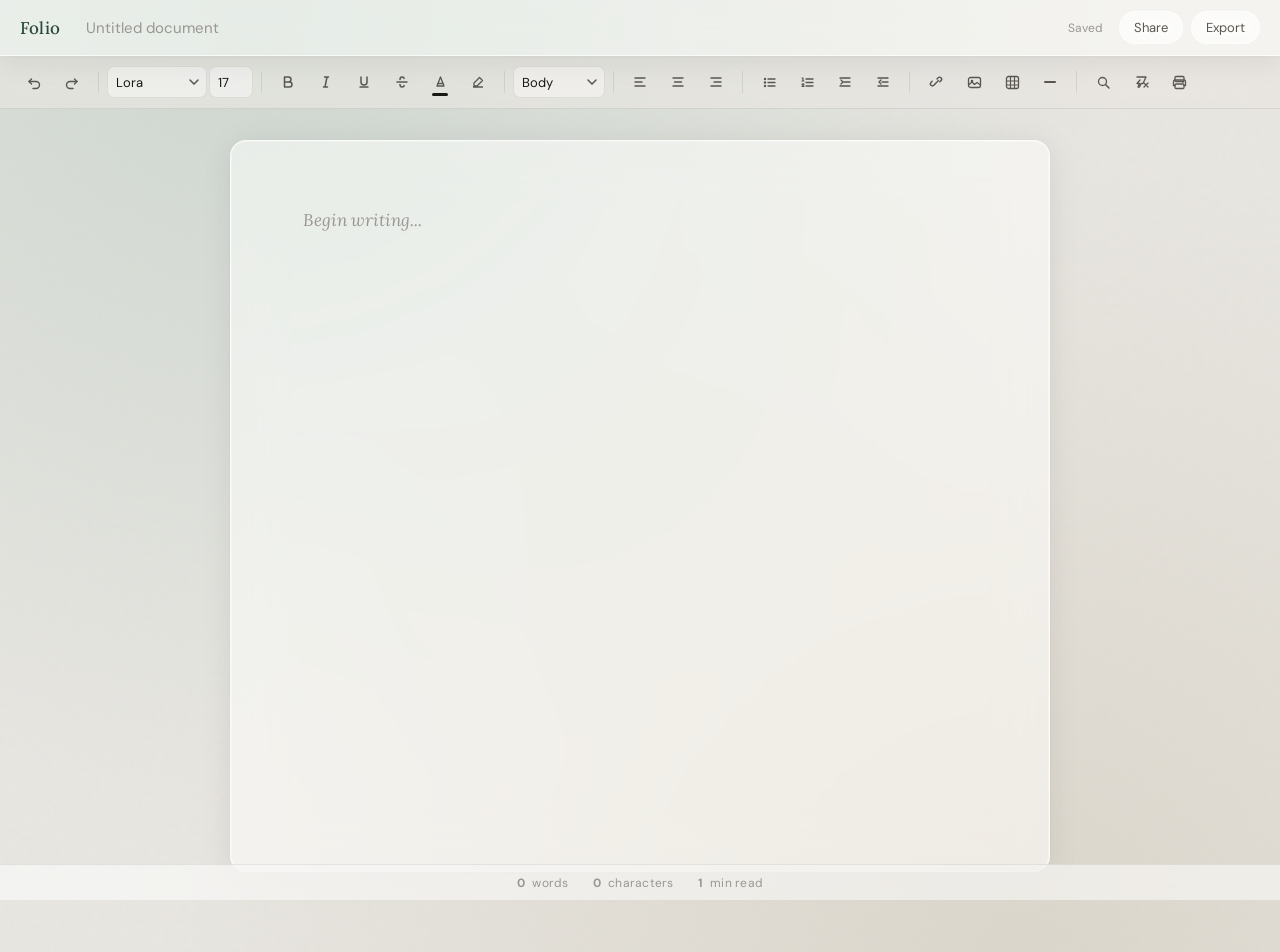
==== commit a3ac2b36: "Update index.html" ====
--- a/index.html
+++ b/index.html
@@ -1,739 +1,1206 @@
 <!DOCTYPE html>
 <html lang="en">
 <head>
-  <meta charset="UTF-8" />
-  <meta name="viewport" content="width=device-width, initial-scale=1.0, user-scalable=no" />
-  <title>LUMIÈRE — Pro Camera</title>
-  <link rel="preconnect" href="https://fonts.googleapis.com" />
-  <link href="https://fonts.googleapis.com/css2?family=Cormorant+Garamond:ital,wght@0,300;0,400;1,300&family=DM+Mono:wght@300;400&family=Bebas+Neue&display=swap" rel="stylesheet" />
-  <style>
-    *, *::before, *::after { box-sizing: border-box; margin: 0; padding: 0; }
-
-    :root {
-      --bg:        #080808;
-      --surface:   #101010;
-      --border:    rgba(255,255,255,0.07);
-      --gold:      #c9a96e;
-      --gold-dim:  rgba(201,169,110,0.25);
-      --white:     #f0ece4;
-      --dim:       rgba(240,236,228,0.45);
-      --red:       #e05252;
-      --green:     #52c07a;
-      --radius:    18px;
+<meta charset="UTF-8">
+<meta name="viewport" content="width=device-width, initial-scale=1.0, maximum-scale=1.0, user-scalable=no">
+<title>Folio</title>
+<link rel="preconnect" href="https://fonts.googleapis.com">
+<link href="https://fonts.googleapis.com/css2?family=Lora:ital,wght@0,400;0,500;0,600;1,400&family=DM+Sans:wght@300;400;500&display=swap" rel="stylesheet">
+<style>
+  :root {
+    --bg: #e8e6e1;
+    --bg-noise: url("data:image/svg+xml,%3Csvg viewBox='0 0 200 200' xmlns='http://www.w3.org/2000/svg'%3E%3Cfilter id='n'%3E%3CfeTurbulence type='fractalNoise' baseFrequency='0.75' numOctaves='4' stitchTiles='stitch'/%3E%3C/filter%3E%3Crect width='100%25' height='100%25' filter='url(%23n)' opacity='0.04'/%3E%3C/svg%3E");
+    --glass: rgba(255,255,255,0.52);
+    --glass-border: rgba(255,255,255,0.7);
+    --glass-shadow: 0 4px 32px rgba(0,0,0,0.08), 0 1px 4px rgba(0,0,0,0.04);
+    --ink: #1a1814;
+    --ink-2: #5a5751;
+    --ink-3: #9a9691;
+    --accent: #2d4a3e;
+    --accent-light: rgba(45,74,62,0.08);
+    --divider: rgba(0,0,0,0.08);
+    --toolbar-h: 52px;
+    --title-bar-h: 56px;
+  }
+
+  * { box-sizing: border-box; margin: 0; padding: 0; -webkit-tap-highlight-color: transparent; }
+
+  body {
+    font-family: 'DM Sans', sans-serif;
+    background-color: var(--bg);
+    background-image:
+      radial-gradient(ellipse at 20% 0%, rgba(180,200,190,0.5) 0%, transparent 60%),
+      radial-gradient(ellipse at 80% 100%, rgba(200,190,170,0.4) 0%, transparent 60%),
+      var(--bg-noise);
+    min-height: 100vh;
+    color: var(--ink);
+    overflow-x: hidden;
+  }
+
+  /* ---- TITLE BAR ---- */
+  #title-bar {
+    position: fixed;
+    top: 0; left: 0; right: 0;
+    height: var(--title-bar-h);
+    z-index: 100;
+    background: var(--glass);
+    backdrop-filter: blur(20px) saturate(160%);
+    -webkit-backdrop-filter: blur(20px) saturate(160%);
+    border-bottom: 1px solid var(--glass-border);
+    box-shadow: var(--glass-shadow);
+    display: flex;
+    align-items: center;
+    padding: 0 20px;
+    gap: 16px;
+  }
+
+  #app-name {
+    font-family: 'Lora', serif;
+    font-size: 17px;
+    font-weight: 500;
+    letter-spacing: 0.01em;
+    color: var(--accent);
+    flex-shrink: 0;
+  }
+
+  #doc-title-input {
+    flex: 1;
+    background: transparent;
+    border: none;
+    outline: none;
+    font-family: 'DM Sans', sans-serif;
+    font-size: 15px;
+    font-weight: 400;
+    color: var(--ink);
+    caret-color: var(--accent);
+    padding: 6px 10px;
+    border-radius: 6px;
+    transition: background 0.2s;
+  }
+  #doc-title-input::placeholder { color: var(--ink-3); }
+  #doc-title-input:focus { background: rgba(255,255,255,0.4); }
+
+  .title-actions {
+    display: flex;
+    gap: 8px;
+    flex-shrink: 0;
+  }
+
+  .pill-btn {
+    display: flex;
+    align-items: center;
+    gap: 6px;
+    padding: 7px 14px;
+    border-radius: 20px;
+    border: 1px solid var(--glass-border);
+    background: rgba(255,255,255,0.45);
+    color: var(--ink-2);
+    font-family: 'DM Sans', sans-serif;
+    font-size: 13px;
+    font-weight: 400;
+    cursor: pointer;
+    transition: all 0.2s;
+    white-space: nowrap;
+    -webkit-backdrop-filter: blur(8px);
+    backdrop-filter: blur(8px);
+  }
+  .pill-btn:hover { background: rgba(255,255,255,0.7); color: var(--ink); }
+  .pill-btn.primary {
+    background: var(--accent);
+    color: #fff;
+    border-color: transparent;
+  }
+  .pill-btn.primary:hover { background: #1e3329; }
+
+  #save-indicator {
+    font-size: 12px;
+    color: var(--ink-3);
+    white-space: nowrap;
+  }
+
+  /* ---- TOOLBAR ---- */
+  #toolbar-wrap {
+    position: fixed;
+    top: var(--title-bar-h);
+    left: 0; right: 0;
+    z-index: 99;
+    background: rgba(232,230,225,0.7);
+    backdrop-filter: blur(16px) saturate(140%);
+    -webkit-backdrop-filter: blur(16px) saturate(140%);
+    border-bottom: 1px solid var(--divider);
+    overflow-x: auto;
+    overflow-y: hidden;
+    scrollbar-width: none;
+  }
+  #toolbar-wrap::-webkit-scrollbar { display: none; }
+
+  #toolbar {
+    display: flex;
+    align-items: center;
+    height: var(--toolbar-h);
+    padding: 0 16px;
+    gap: 2px;
+    min-width: max-content;
+  }
+
+  .tb-divider {
+    width: 1px;
+    height: 22px;
+    background: var(--divider);
+    margin: 0 6px;
+    flex-shrink: 0;
+  }
+
+  .tb-btn {
+    width: 36px;
+    height: 36px;
+    display: flex;
+    align-items: center;
+    justify-content: center;
+    border: none;
+    background: transparent;
+    border-radius: 7px;
+    cursor: pointer;
+    color: var(--ink-2);
+    font-size: 14px;
+    font-family: 'DM Sans', sans-serif;
+    font-weight: 400;
+    transition: all 0.15s;
+    flex-shrink: 0;
+    position: relative;
+  }
+  .tb-btn:hover { background: rgba(0,0,0,0.06); color: var(--ink); }
+  .tb-btn.active {
+    background: var(--accent-light);
+    color: var(--accent);
+  }
+  .tb-btn svg { pointer-events: none; }
+
+  .tb-select {
+    height: 32px;
+    padding: 0 8px;
+    border: 1px solid var(--divider);
+    border-radius: 7px;
+    background: rgba(255,255,255,0.4);
+    color: var(--ink);
+    font-family: 'DM Sans', sans-serif;
+    font-size: 13px;
+    cursor: pointer;
+    outline: none;
+    flex-shrink: 0;
+    -webkit-appearance: none;
+    appearance: none;
+    padding-right: 22px;
+    background-image: url("data:image/svg+xml,%3Csvg width='10' height='6' viewBox='0 0 10 6' fill='none' xmlns='http://www.w3.org/2000/svg'%3E%3Cpath d='M1 1L5 5L9 1' stroke='%235a5751' stroke-width='1.5' stroke-linecap='round'/%3E%3C/svg%3E");
+    background-repeat: no-repeat;
+    background-position: right 7px center;
+  }
+
+  #font-size-input {
+    width: 44px;
+    height: 32px;
+    padding: 0 6px;
+    border: 1px solid var(--divider);
+    border-radius: 7px;
+    background: rgba(255,255,255,0.4);
+    color: var(--ink);
+    font-family: 'DM Sans', sans-serif;
+    font-size: 13px;
+    text-align: center;
+    outline: none;
+    flex-shrink: 0;
+  }
+
+  #color-btn {
+    position: relative;
+    overflow: visible;
+  }
+  #color-indicator {
+    position: absolute;
+    bottom: 4px;
+    left: 50%;
+    transform: translateX(-50%);
+    width: 16px;
+    height: 3px;
+    border-radius: 2px;
+    background: var(--ink);
+  }
+  #text-color-picker, #highlight-color-picker {
+    position: absolute;
+    width: 0; height: 0;
+    opacity: 0;
+    pointer-events: none;
+  }
+
+  /* ---- PAGE AREA ---- */
+  #page-area {
+    padding-top: calc(var(--title-bar-h) + var(--toolbar-h) + 32px);
+    padding-bottom: 80px;
+    display: flex;
+    justify-content: center;
+  }
+
+  #page {
+    width: 100%;
+    max-width: 820px;
+    background: var(--glass);
+    backdrop-filter: blur(24px) saturate(150%);
+    -webkit-backdrop-filter: blur(24px) saturate(150%);
+    border: 1px solid var(--glass-border);
+    border-radius: 16px;
+    box-shadow: var(--glass-shadow), 0 0 0 1px rgba(255,255,255,0.3) inset;
+    margin: 0 16px;
+    min-height: calc(100vh - var(--title-bar-h) - var(--toolbar-h) - 60px);
+    padding: 64px 72px;
+  }
+
+  #editor {
+    outline: none;
+    font-family: 'Lora', serif;
+    font-size: 17px;
+    line-height: 1.85;
+    color: var(--ink);
+    caret-color: var(--accent);
+    min-height: 480px;
+    word-break: break-word;
+  }
+
+  #editor:empty::before {
+    content: attr(data-placeholder);
+    color: var(--ink-3);
+    pointer-events: none;
+    font-style: italic;
+  }
+
+  #editor h1 { font-size: 2em; line-height: 1.25; margin: 0.6em 0 0.3em; font-weight: 600; }
+  #editor h2 { font-size: 1.5em; line-height: 1.3; margin: 0.6em 0 0.3em; font-weight: 500; }
+  #editor h3 { font-size: 1.2em; line-height: 1.4; margin: 0.5em 0 0.2em; font-weight: 500; }
+  #editor p { margin: 0 0 0.5em; }
+  #editor ul, #editor ol { padding-left: 1.6em; margin: 0.4em 0 0.6em; }
+  #editor li { margin: 0.2em 0; }
+  #editor blockquote {
+    border-left: 3px solid var(--accent);
+    padding-left: 1em;
+    margin: 0.8em 0;
+    color: var(--ink-2);
+    font-style: italic;
+  }
+  #editor a { color: var(--accent); text-decoration: underline; }
+  #editor table {
+    border-collapse: collapse;
+    width: 100%;
+    margin: 1em 0;
+    font-family: 'DM Sans', sans-serif;
+    font-size: 14px;
+  }
+  #editor td, #editor th {
+    border: 1px solid var(--divider);
+    padding: 8px 12px;
+    text-align: left;
+  }
+  #editor th { background: rgba(0,0,0,0.04); font-weight: 500; }
+  #editor hr { border: none; border-top: 1px solid var(--divider); margin: 1.5em 0; }
+  #editor img { max-width: 100%; border-radius: 8px; display: block; margin: 1em 0; }
+
+  /* ---- WORD COUNT BAR ---- */
+  #status-bar {
+    position: fixed;
+    bottom: 0; left: 0; right: 0;
+    height: 36px;
+    background: var(--glass);
+    backdrop-filter: blur(16px);
+    -webkit-backdrop-filter: blur(16px);
+    border-top: 1px solid var(--divider);
+    display: flex;
+    align-items: center;
+    justify-content: center;
+    gap: 24px;
+    font-size: 12px;
+    color: var(--ink-3);
+    z-index: 90;
+    letter-spacing: 0.02em;
+  }
+  #status-bar span { display: flex; gap: 4px; }
+
+  /* ---- MODAL ---- */
+  .modal-overlay {
+    display: none;
+    position: fixed;
+    inset: 0;
+    background: rgba(0,0,0,0.25);
+    z-index: 200;
+    align-items: center;
+    justify-content: center;
+    backdrop-filter: blur(4px);
+    -webkit-backdrop-filter: blur(4px);
+  }
+  .modal-overlay.open { display: flex; }
+
+  .modal {
+    background: rgba(245,243,239,0.92);
+    backdrop-filter: blur(32px) saturate(160%);
+    -webkit-backdrop-filter: blur(32px) saturate(160%);
+    border: 1px solid var(--glass-border);
+    border-radius: 18px;
+    box-shadow: 0 16px 64px rgba(0,0,0,0.14);
+    padding: 28px;
+    width: 90%;
+    max-width: 440px;
+    animation: modal-in 0.2s ease;
+  }
+  @keyframes modal-in {
+    from { opacity: 0; transform: translateY(12px) scale(0.98); }
+    to { opacity: 1; transform: none; }
+  }
+
+  .modal h3 {
+    font-family: 'Lora', serif;
+    font-size: 18px;
+    font-weight: 500;
+    margin-bottom: 6px;
+  }
+  .modal p {
+    font-size: 13px;
+    color: var(--ink-2);
+    margin-bottom: 18px;
+    line-height: 1.6;
+  }
+
+  .modal-field {
+    width: 100%;
+    padding: 10px 14px;
+    border: 1px solid var(--divider);
+    border-radius: 10px;
+    background: rgba(255,255,255,0.6);
+    font-family: 'DM Sans', sans-serif;
+    font-size: 13px;
+    color: var(--ink);
+    outline: none;
+    margin-bottom: 12px;
+    transition: border-color 0.2s;
+  }
+  .modal-field:focus { border-color: var(--accent); }
+
+  .modal-actions {
+    display: flex;
+    gap: 10px;
+    justify-content: flex-end;
+    margin-top: 8px;
+  }
+
+  .modal-link-box {
+    display: flex;
+    gap: 8px;
+    margin-bottom: 16px;
+  }
+  .modal-link-box input {
+    flex: 1;
+    padding: 9px 12px;
+    border: 1px solid var(--divider);
+    border-radius: 10px;
+    background: rgba(255,255,255,0.5);
+    font-size: 12px;
+    color: var(--ink-2);
+    outline: none;
+    font-family: 'DM Sans', sans-serif;
+    overflow: hidden;
+    text-overflow: ellipsis;
+  }
+
+  .modal-section {
+    margin-bottom: 16px;
+  }
+  .modal-section label {
+    display: block;
+    font-size: 12px;
+    font-weight: 500;
+    text-transform: uppercase;
+    letter-spacing: 0.06em;
+    color: var(--ink-3);
+    margin-bottom: 8px;
+  }
+
+  .export-grid {
+    display: grid;
+    grid-template-columns: 1fr 1fr;
+    gap: 8px;
+  }
+  .export-opt {
+    padding: 12px;
+    border: 1px solid var(--divider);
+    border-radius: 10px;
+    background: rgba(255,255,255,0.45);
+    cursor: pointer;
+    transition: all 0.15s;
+    text-align: center;
+  }
+  .export-opt:hover { background: rgba(255,255,255,0.7); border-color: var(--accent); }
+  .export-opt .eo-title { font-size: 13px; font-weight: 500; margin-bottom: 2px; }
+  .export-opt .eo-desc { font-size: 11px; color: var(--ink-3); }
+
+  /* ---- FIND/REPLACE ---- */
+  #find-bar {
+    display: none;
+    position: fixed;
+    top: calc(var(--title-bar-h) + var(--toolbar-h));
+    right: 20px;
+    z-index: 150;
+    background: rgba(245,243,239,0.9);
+    backdrop-filter: blur(20px);
+    -webkit-backdrop-filter: blur(20px);
+    border: 1px solid var(--glass-border);
+    border-top: none;
+    border-radius: 0 0 12px 12px;
+    padding: 12px 14px;
+    box-shadow: var(--glass-shadow);
+    min-width: 280px;
+  }
+  #find-bar.open { display: block; }
+  #find-bar input {
+    width: 100%;
+    padding: 7px 10px;
+    border: 1px solid var(--divider);
+    border-radius: 7px;
+    background: rgba(255,255,255,0.5);
+    font-family: 'DM Sans', sans-serif;
+    font-size: 13px;
+    color: var(--ink);
+    outline: none;
+    margin-bottom: 6px;
+  }
+  .find-row {
+    display: flex;
+    gap: 6px;
+    align-items: center;
+  }
+  .find-row span { font-size: 12px; color: var(--ink-3); flex: 1; }
+  .find-btn {
+    padding: 5px 10px;
+    border: 1px solid var(--divider);
+    border-radius: 6px;
+    background: rgba(255,255,255,0.5);
+    font-size: 12px;
+    cursor: pointer;
+    font-family: 'DM Sans', sans-serif;
+    color: var(--ink-2);
+  }
+  .find-btn:hover { background: rgba(255,255,255,0.8); }
+
+  /* ---- TOAST ---- */
+  #toast {
+    position: fixed;
+    bottom: 52px;
+    left: 50%;
+    transform: translateX(-50%) translateY(20px);
+    background: var(--ink);
+    color: #fff;
+    padding: 10px 20px;
+    border-radius: 20px;
+    font-size: 13px;
+    z-index: 300;
+    opacity: 0;
+    transition: all 0.3s;
+    pointer-events: none;
+    white-space: nowrap;
+  }
+  #toast.show { opacity: 1; transform: translateX(-50%) translateY(0); }
+
+  /* ---- CONTEXT MENU ---- */
+  #context-menu {
+    display: none;
+    position: fixed;
+    z-index: 400;
+    background: rgba(245,243,239,0.95);
+    backdrop-filter: blur(20px);
+    -webkit-backdrop-filter: blur(20px);
+    border: 1px solid var(--glass-border);
+    border-radius: 12px;
+    box-shadow: 0 8px 32px rgba(0,0,0,0.12);
+    padding: 6px;
+    min-width: 160px;
+  }
+  .cm-item {
+    padding: 9px 14px;
+    border-radius: 7px;
+    font-size: 13px;
+    color: var(--ink-2);
+    cursor: pointer;
+    transition: background 0.1s;
+  }
+  .cm-item:hover { background: var(--accent-light); color: var(--ink); }
+  .cm-sep { height: 1px; background: var(--divider); margin: 4px 0; }
+
+  /* ---- PRINT STYLES ---- */
+  @media print {
+    #title-bar, #toolbar-wrap, #status-bar, #find-bar, #toast { display: none !important; }
+    body { background: white; }
+    #page-area { padding: 0; }
+    #page {
+      background: white;
+      box-shadow: none;
+      border: none;
+      border-radius: 0;
+      margin: 0;
+      max-width: 100%;
+      padding: 40px 60px;
     }
-
-    html, body {
-      width: 100%; height: 100%;
-      background: var(--bg);
-      color: var(--white);
-      font-family: 'DM Mono', monospace;
-      overflow: hidden;
-      touch-action: none;
-    }
-
-    /* ── APP SHELL ── */
-    #app {
-      display: grid;
-      grid-template-rows: 56px 1fr 140px;
-      height: 100dvh;
-      width: 100%;
-      max-width: 1200px;
-      margin: 0 auto;
-    }
-
-    /* ── TOP BAR ── */
-    #topbar {
-      display: flex;
-      align-items: center;
-      justify-content: space-between;
-      padding: 0 24px;
-      border-bottom: 1px solid var(--border);
-      background: rgba(8,8,8,0.9);
-      backdrop-filter: blur(16px);
-      z-index: 10;
-    }
-    #topbar .brand {
-      font-family: 'Bebas Neue', sans-serif;
-      letter-spacing: 0.22em;
-      font-size: 22px;
-      color: var(--gold);
-    }
-    #topbar .meta {
-      font-size: 10px;
-      color: var(--dim);
-      letter-spacing: 0.12em;
-      text-transform: uppercase;
-    }
-    .rec-dot { display:inline-block; width:7px; height:7px; border-radius:50%; background:var(--red); margin-right:6px; animation: pulse 1.4s infinite; }
-    @keyframes pulse { 0%,100%{opacity:1} 50%{opacity:0.3} }
-    .rec-dot.idle { background: var(--dim); animation: none; }
-
-    /* ── VIEWFINDER ── */
-    #viewfinder-wrap {
-      position: relative;
-      display: flex;
-      align-items: center;
-      justify-content: center;
-      background: #000;
-      overflow: hidden;
-    }
-
-    #viewfinder {
-      position: relative;
-      width: 100%;
-      height: 100%;
-    }
-
-    /* The live canvas that shows camera + filter */
-    #liveCanvas {
-      position: absolute;
-      inset: 0;
-      width: 100%;
-      height: 100%;
-      object-fit: cover;
-    }
-
-    /* Hidden video source */
-    #videoSource {
-      display: none;
-    }
-
-    /* Overlay grid / reticle */
-    #reticle {
-      position: absolute;
-      inset: 0;
-      pointer-events: none;
-    }
-    #reticle svg { width:100%; height:100%; }
-
-    /* Corner brackets */
-    .corner {
-      position: absolute;
-      width: 32px; height: 32px;
-      border-color: var(--gold);
-      border-style: solid;
-      opacity: 0.7;
-    }
-    .corner.tl { top:20px; left:20px; border-width:2px 0 0 2px; }
-    .corner.tr { top:20px; right:20px; border-width:2px 2px 0 0; }
-    .corner.bl { bottom:20px; left:20px; border-width:0 0 2px 2px; }
-    .corner.br { bottom:20px; right:20px; border-width:0 2px 2px 0; }
-
-    /* Focus ring */
-    #focusRing {
-      position: absolute;
-      width: 80px; height: 80px;
-      border: 1.5px solid var(--gold);
-      border-radius: 50%;
-      pointer-events: none;
-      transform: translate(-50%, -50%);
-      opacity: 0;
-      transition: opacity 0.2s, width 0.15s, height 0.15s;
-    }
-    #focusRing.active { opacity: 1; }
-
-    /* HUD overlays */
-    #hud {
-      position: absolute;
-      inset: 0;
-      pointer-events: none;
-      padding: 20px;
-      display: flex;
-      flex-direction: column;
-      justify-content: space-between;
-    }
-    .hud-row {
-      display: flex;
-      justify-content: space-between;
-      align-items: flex-start;
-    }
-    .hud-badge {
-      background: rgba(0,0,0,0.55);
-      backdrop-filter: blur(8px);
-      border: 1px solid var(--border);
-      border-radius: 8px;
-      padding: 5px 10px;
-      font-size: 10px;
-      letter-spacing: 0.1em;
-      color: var(--dim);
-    }
-    .hud-badge span { color: var(--white); }
-    #filterLabel {
-      font-family: 'Cormorant Garamond', serif;
-      font-size: 13px;
-      font-style: italic;
-      color: var(--gold);
-      letter-spacing: 0.06em;
-    }
-
-    /* Histogram bar */
-    #histogram {
-      width: 80px;
-      height: 36px;
-      opacity: 0.6;
-    }
-
-    /* Zoom indicator */
-    #zoomBar {
-      position: absolute;
-      bottom: 16px;
-      left: 50%;
-      transform: translateX(-50%);
-      display: flex;
-      align-items: center;
-      gap: 8px;
-      background: rgba(0,0,0,0.55);
-      backdrop-filter: blur(8px);
-      border: 1px solid var(--border);
-      border-radius: 20px;
-      padding: 5px 14px;
-      font-size: 11px;
-      color: var(--white);
-      pointer-events: none;
-      opacity: 0;
-      transition: opacity 0.3s;
-    }
-    #zoomBar.show { opacity: 1; }
-    #zoomVal { color: var(--gold); }
-
-    /* No-camera overlay */
-    #noCameraMsg {
-      position: absolute;
-      inset: 0;
-      display: flex;
-      flex-direction: column;
-      align-items: center;
-      justify-content: center;
-      gap: 12px;
-      background: #000;
-      z-index: 5;
-    }
-    #noCameraMsg .icon { font-size: 48px; opacity: 0.3; }
-    #noCameraMsg p { font-size: 12px; color: var(--dim); text-align: center; line-height: 1.6; max-width: 260px; }
-    #startCamBtn {
-      margin-top: 8px;
-      padding: 12px 32px;
-      border: 1.5px solid var(--gold);
-      border-radius: 40px;
-      background: transparent;
-      color: var(--gold);
-      font-family: 'DM Mono', monospace;
-      font-size: 12px;
-      letter-spacing: 0.12em;
-      cursor: pointer;
-      transition: background 0.2s, color 0.2s;
-    }
-    #startCamBtn:hover { background: var(--gold-dim); }
-
-    /* ── BOTTOM PANEL ── */
-    #bottomPanel {
-      background: var(--surface);
-      border-top: 1px solid var(--border);
-      display: grid;
-      grid-template-rows: 56px 1fr;
-      overflow: hidden;
-    }
-
-    /* Filter strip */
-    #filterStrip {
-      display: flex;
-      align-items: center;
-      gap: 10px;
-      padding: 0 20px;
-      overflow-x: auto;
-      border-bottom: 1px solid var(--border);
-      scrollbar-width: none;
-    }
-    #filterStrip::-webkit-scrollbar { display:none; }
-
-    .filter-btn {
-      flex-shrink: 0;
-      display: flex;
-      flex-direction: column;
-      align-items: center;
-      gap: 5px;
-      cursor: pointer;
-      padding: 6px 8px;
-      border-radius: 10px;
-      border: 1.5px solid transparent;
-      transition: border-color 0.2s, background 0.2s;
-      background: transparent;
-      -webkit-tap-highlight-color: transparent;
-    }
-    .filter-btn.active {
-      border-color: var(--gold);
-      background: var(--gold-dim);
-    }
-    .filter-thumb {
-      width: 38px; height: 38px;
-      border-radius: 8px;
-      overflow: hidden;
-      background: #1a1a1a;
-    }
-    .filter-thumb canvas { width: 38px; height: 38px; }
-    .filter-name {
-      font-size: 9px;
-      letter-spacing: 0.08em;
-      color: var(--dim);
-      text-transform: uppercase;
-      white-space: nowrap;
-    }
-    .filter-btn.active .filter-name { color: var(--gold); }
-
-    /* Controls row */
-    #controls {
-      display: flex;
-      align-items: center;
-      justify-content: space-around;
-      padding: 0 24px;
-    }
-
-    /* Gallery thumb */
-    #galleryThumb {
-      width: 52px; height: 52px;
-      border-radius: 12px;
-      border: 2px solid var(--border);
-      background: #1a1a1a;
-      overflow: hidden;
-      cursor: pointer;
-      transition: border-color 0.2s;
-      flex-shrink: 0;
-    }
-    #galleryThumb:hover { border-color: var(--gold); }
-    #galleryThumb img { width:100%; height:100%; object-fit:cover; }
-    #galleryThumb .placeholder { display:flex; align-items:center; justify-content:center; height:100%; color:var(--dim); font-size:20px; }
-
-    /* Shutter */
-    #shutter {
-      width: 78px; height: 78px;
-      border-radius: 50%;
-      background: transparent;
-      border: 3px solid var(--white);
-      display: flex; align-items:center; justify-content:center;
-      cursor: pointer;
-      transition: transform 0.1s;
-      -webkit-tap-highlight-color: transparent;
-      flex-shrink: 0;
-    }
-    #shutter:active { transform: scale(0.92); }
-    #shutter .inner {
-      width: 60px; height: 60px;
-      border-radius: 50%;
-      background: var(--white);
-      transition: background 0.1s, transform 0.1s;
-    }
-    #shutter:active .inner { background: #ccc; transform: scale(0.95); }
-
-    /* Flip camera */
-    #flipBtn {
-      width: 52px; height: 52px;
-      border-radius: 50%;
-      border: 1.5px solid var(--border);
-      background: rgba(255,255,255,0.05);
-      display: flex; align-items:center; justify-content:center;
-      cursor: pointer;
-      font-size: 22px;
-      transition: background 0.2s, transform 0.3s;
-      -webkit-tap-highlight-color: transparent;
-      flex-shrink: 0;
-    }
-    #flipBtn:active { background: rgba(255,255,255,0.12); transform: rotate(180deg); }
-
-    /* ── FLASH EFFECT ── */
-    #flashOverlay {
-      position: fixed;
-      inset: 0;
-      background: #fff;
-      opacity: 0;
-      pointer-events: none;
-      z-index: 999;
-      transition: opacity 0.05s;
-    }
-    #flashOverlay.flash { opacity: 0.9; }
-
-    /* ── GALLERY MODAL ── */
-    #gallery {
-      position: fixed;
-      inset: 0;
-      background: rgba(0,0,0,0.95);
-      z-index: 100;
-      display: none;
-      flex-direction: column;
-    }
-    #gallery.open { display: flex; }
-    #galleryHeader {
-      display: flex;
-      align-items: center;
-      justify-content: space-between;
-      padding: 20px 24px;
-      border-bottom: 1px solid var(--border);
-    }
-    #galleryHeader h2 {
-      font-family: 'Bebas Neue', sans-serif;
-      letter-spacing: 0.15em;
-      font-size: 20px;
-      color: var(--gold);
-    }
-    #closeGallery {
-      background: none; border: none; color: var(--dim);
-      font-size: 24px; cursor: pointer;
-      padding: 4px 8px;
-    }
-    #galleryGrid {
-      display: grid;
-      grid-template-columns: repeat(auto-fill, minmax(160px, 1fr));
-      gap: 4px;
-      padding: 12px;
-      overflow-y: auto;
-      flex: 1;
-    }
-    .gallery-img {
-      aspect-ratio: 3/4;
-      object-fit: cover;
-      border-radius: 8px;
-      cursor: pointer;
-      transition: transform 0.15s, opacity 0.15s;
-    }
-    .gallery-img:hover { transform: scale(1.02); opacity: 0.85; }
-    #emptyGallery {
-      flex: 1;
-      display: none;
-      flex-direction: column;
-      align-items: center;
-      justify-content: center;
-      gap: 10px;
-      color: var(--dim);
-      font-size: 12px;
-    }
-    #emptyGallery.show { display: flex; }
-
-    /* ── LIGHTBOX ── */
-    #lightbox {
-      position: fixed;
-      inset: 0;
-      background: rgba(0,0,0,0.97);
-      z-index: 200;
-      display: none;
-      flex-direction: column;
-      align-items: center;
-      justify-content: center;
-    }
-    #lightbox.open { display: flex; }
-    #lightboxImg {
-      max-width: 90vw;
-      max-height: 80vh;
-      border-radius: 12px;
-      object-fit: contain;
-    }
-    #lightboxActions {
-      display: flex;
-      gap: 16px;
-      margin-top: 20px;
-    }
-    .lb-btn {
-      padding: 10px 24px;
-      border-radius: 30px;
-      font-family: 'DM Mono', monospace;
-      font-size: 11px;
-      letter-spacing: 0.1em;
-      cursor: pointer;
-      transition: background 0.2s;
-    }
-    .lb-btn.primary { background: var(--gold); color: #000; border: none; }
-    .lb-btn.primary:hover { background: #d4b47c; }
-    .lb-btn.ghost { background: transparent; color: var(--dim); border: 1.5px solid var(--border); }
-    .lb-btn.ghost:hover { border-color: var(--dim); color: var(--white); }
-    #closeLightbox {
-      position: absolute;
-      top: 20px; right: 20px;
-      background: none; border: none;
-      color: var(--dim); font-size: 28px; cursor: pointer;
-    }
-
-    /* ── EXPOSURE SLIDER ── */
-    #exposureWrap {
-      position: absolute;
-      right: 14px; top: 50%; transform: translateY(-50%);
-      display: flex;
-      flex-direction: column;
-      align-items: center;
-      gap: 8px;
-      z-index: 4;
-    }
-    #exposureWrap label {
-      font-size: 9px;
-      color: var(--dim);
-      letter-spacing: 0.1em;
-      writing-mode: vertical-lr;
-      transform: rotate(180deg);
-      text-transform: uppercase;
-    }
-    #exposureSlider {
-      -webkit-appearance: slider-vertical;
-      appearance: slider-vertical;
-      width: 6px;
-      height: 100px;
-      accent-color: var(--gold);
-      cursor: pointer;
-      background: var(--border);
-    }
-    #exposureVal {
-      font-size: 9px;
-      color: var(--gold);
-    }
-
-    /* Subtle scanline texture */
-    #scanlines {
-      position: absolute;
-      inset: 0;
-      pointer-events: none;
-      background: repeating-linear-gradient(
-        0deg,
-        transparent,
-        transparent 2px,
-        rgba(0,0,0,0.04) 2px,
-        rgba(0,0,0,0.04) 4px
-      );
-      z-index: 3;
-    }
-
-    /* Mode tabs */
-    #modeTabs {
-      position: absolute;
-      top: 14px;
-      left: 50%;
-      transform: translateX(-50%);
-      display: flex;
-      gap: 4px;
-      background: rgba(0,0,0,0.55);
-      backdrop-filter: blur(12px);
-      border: 1px solid var(--border);
-      border-radius: 30px;
-      padding: 4px;
-      z-index: 4;
-    }
-    .mode-tab {
-      padding: 5px 14px;
-      border-radius: 20px;
-      font-size: 10px;
-      letter-spacing: 0.1em;
-      text-transform: uppercase;
-      color: var(--dim);
-      cursor: pointer;
-      transition: background 0.2s, color 0.2s;
-      -webkit-tap-highlight-color: transparent;
-      border: none;
-      background: transparent;
-    }
-    .mode-tab.active { background: var(--gold); color: #000; }
-
-    /* Shutter animation ring */
-    #shutterRipple {
-      position: absolute;
-      inset: 0;
-      pointer-events: none;
-      z-index: 5;
-      overflow: hidden;
-    }
-    .ripple-ring {
-      position: absolute;
-      border-radius: 50%;
-      border: 2px solid var(--gold);
-      transform: translate(-50%, -50%) scale(0);
-      opacity: 0.8;
-      animation: rippleOut 0.6s ease-out forwards;
-    }
-    @keyframes rippleOut {
-      to { transform: translate(-50%, -50%) scale(8); opacity: 0; }
-    }
-
-    /* Toast */
-    #toast {
-      position: fixed;
-      bottom: 160px;
-      left: 50%;
-      transform: translateX(-50%);
-      background: rgba(0,0,0,0.8);
-      backdrop-filter: blur(12px);
-      border: 1px solid var(--border);
-      border-radius: 30px;
-      padding: 8px 20px;
-      font-size: 11px;
-      color: var(--white);
-      letter-spacing: 0.08em;
-      pointer-events: none;
-      opacity: 0;
-      transition: opacity 0.3s;
-      z-index: 50;
-      white-space: nowrap;
-    }
-    #toast.show { opacity: 1; }
-
-    /* iPad landscape adjustments */
-    @media (orientation: landscape) and (min-width: 768px) {
-      #app {
-        grid-template-columns: 1fr 280px;
-        grid-template-rows: 56px 1fr;
-      }
-      #topbar { grid-column: 1 / -1; }
-      #viewfinder-wrap { grid-row: 2; }
-      #bottomPanel {
-        grid-row: 2;
-        grid-template-rows: 1fr 56px;
-        border-top: none;
-        border-left: 1px solid var(--border);
-      }
-      #filterStrip {
-        flex-direction: column;
-        overflow-y: auto;
-        overflow-x: hidden;
-        border-bottom: none;
-        border-right: 1px solid var(--border);
-        padding: 20px 0;
-        align-items: center;
-        height: 100%;
-      }
-      #controls {
-        flex-direction: row;
-        border-top: 1px solid var(--border);
-        padding: 0 16px;
-      }
-    }
-  </style>
+  }
+
+  /* ---- RESPONSIVE ---- */
+  @media (max-width: 700px) {
+    #page { padding: 32px 24px; }
+    .pill-btn span { display: none; }
+    #save-indicator { display: none; }
+  }
+</style>
 </head>
 <body>
 
-<div id="app">
-
-  <!-- TOP BAR -->
-  <div id="topbar">
-    <div class="brand">LUMIÈRE</div>
-    <div class="meta">
-      <span class="rec-dot idle" id="recDot"></span>
-      <span id="modeLabel">PHOTO</span>
+<!-- Title Bar -->
+<div id="title-bar">
+  <span id="app-name">Folio</span>
+  <input id="doc-title-input" type="text" placeholder="Untitled document" maxlength="80" autocomplete="off" spellcheck="false">
+  <span id="save-indicator">Saved</span>
+  <div class="title-actions">
+    <button class="pill-btn" onclick="openShare()"><span>Share</span></button>
+    <button class="pill-btn" onclick="openExport()"><span>Export</span></button>
+  </div>
+</div>
+
+<!-- Toolbar -->
+<div id="toolbar-wrap">
+  <div id="toolbar">
+
+    <!-- History -->
+    <button class="tb-btn" title="Undo" onclick="exec('undo')">
+      <svg width="16" height="16" viewBox="0 0 16 16" fill="none"><path d="M3 7.5H10C11.933 7.5 13.5 9.067 13.5 11C13.5 12.933 11.933 14.5 10 14.5H7" stroke="currentColor" stroke-width="1.4" stroke-linecap="round"/><path d="M5.5 5L3 7.5L5.5 10" stroke="currentColor" stroke-width="1.4" stroke-linecap="round" stroke-linejoin="round"/></svg>
+    </button>
+    <button class="tb-btn" title="Redo" onclick="exec('redo')">
+      <svg width="16" height="16" viewBox="0 0 16 16" fill="none"><path d="M13 7.5H6C4.067 7.5 2.5 9.067 2.5 11C2.5 12.933 4.067 14.5 6 14.5H9" stroke="currentColor" stroke-width="1.4" stroke-linecap="round"/><path d="M10.5 5L13 7.5L10.5 10" stroke="currentColor" stroke-width="1.4" stroke-linecap="round" stroke-linejoin="round"/></svg>
+    </button>
+
+    <div class="tb-divider"></div>
+
+    <!-- Font -->
+    <select class="tb-select" id="font-select" title="Font" onchange="changeFont(this.value)" style="width:100px">
+      <option value="'Lora', serif">Lora</option>
+      <option value="'DM Sans', sans-serif">DM Sans</option>
+      <option value="Georgia, serif">Georgia</option>
+      <option value="'Courier New', monospace">Courier</option>
+      <option value="'Times New Roman', serif">Times</option>
+    </select>
+
+    <!-- Font size -->
+    <input id="font-size-input" type="number" min="8" max="96" value="17" title="Font size" onchange="changeFontSize(this.value)">
+
+    <div class="tb-divider"></div>
+
+    <!-- Format -->
+    <button class="tb-btn" id="btn-bold" title="Bold" onclick="exec('bold')">
+      <svg width="14" height="14" viewBox="0 0 14 14" fill="none"><path d="M3.5 7H8.5C9.881 7 11 8.119 11 9.5C11 10.881 9.881 12 8.5 12H3.5V7ZM3.5 7H7.5C8.881 7 10 5.881 10 4.5C10 3.119 8.881 2 7.5 2H3.5V7Z" stroke="currentColor" stroke-width="1.5" stroke-linecap="round" stroke-linejoin="round"/></svg>
+    </button>
+    <button class="tb-btn" id="btn-italic" title="Italic" onclick="exec('italic')">
+      <svg width="14" height="14" viewBox="0 0 14 14" fill="none"><path d="M5.5 2H9.5M4.5 12H8.5M8 2L6 12" stroke="currentColor" stroke-width="1.5" stroke-linecap="round"/></svg>
+    </button>
+    <button class="tb-btn" id="btn-underline" title="Underline" onclick="exec('underline')">
+      <svg width="14" height="14" viewBox="0 0 14 14" fill="none"><path d="M3 12H11M4 2V7C4 9.209 5.343 10 7 10C8.657 10 10 9.209 10 7V2" stroke="currentColor" stroke-width="1.5" stroke-linecap="round"/></svg>
+    </button>
+    <button class="tb-btn" id="btn-strikeThrough" title="Strikethrough" onclick="exec('strikeThrough')">
+      <svg width="14" height="14" viewBox="0 0 14 14" fill="none"><path d="M2 7H12M5 4.5C5 3.119 5.895 2 7 2C8.105 2 9 2.895 9 3.5M5 9.5C5 10.881 5.895 12 7 12C8.105 12 9 11.105 9 10.5" stroke="currentColor" stroke-width="1.5" stroke-linecap="round"/></svg>
+    </button>
+
+    <!-- Color -->
+    <button class="tb-btn" id="color-btn" title="Text color" onclick="document.getElementById('text-color-picker').click()">
+      <svg width="13" height="13" viewBox="0 0 13 13" fill="none"><path d="M6.5 1L10 10H3L6.5 1Z" stroke="currentColor" stroke-width="1.3" stroke-linejoin="round"/><path d="M4 7.5H9" stroke="currentColor" stroke-width="1.3" stroke-linecap="round"/></svg>
+      <div id="color-indicator"></div>
+      <input type="color" id="text-color-picker" onchange="applyTextColor(this.value)">
+    </button>
+    <button class="tb-btn" title="Highlight" onclick="document.getElementById('highlight-color-picker').click()">
+      <svg width="14" height="14" viewBox="0 0 14 14" fill="none"><path d="M2 12H12M8.5 2.5L11.5 5.5L6 11H3V8L8.5 2.5Z" stroke="currentColor" stroke-width="1.3" stroke-linejoin="round"/></svg>
+      <input type="color" id="highlight-color-picker" value="#fef08a" onchange="applyHighlight(this.value)">
+    </button>
+
+    <div class="tb-divider"></div>
+
+    <!-- Headings -->
+    <select class="tb-select" id="heading-select" title="Paragraph style" onchange="applyHeading(this.value)" style="width:92px">
+      <option value="p">Body</option>
+      <option value="h1">Heading 1</option>
+      <option value="h2">Heading 2</option>
+      <option value="h3">Heading 3</option>
+      <option value="blockquote">Quote</option>
+      <option value="pre">Code</option>
+    </select>
+
+    <div class="tb-divider"></div>
+
+    <!-- Align -->
+    <button class="tb-btn" id="btn-justifyLeft" title="Align left" onclick="exec('justifyLeft')">
+      <svg width="14" height="14" viewBox="0 0 14 14" fill="none"><path d="M2 3H12M2 7H9M2 11H12" stroke="currentColor" stroke-width="1.4" stroke-linecap="round"/></svg>
+    </button>
+    <button class="tb-btn" id="btn-justifyCenter" title="Center" onclick="exec('justifyCenter')">
+      <svg width="14" height="14" viewBox="0 0 14 14" fill="none"><path d="M2 3H12M3.5 7H10.5M2 11H12" stroke="currentColor" stroke-width="1.4" stroke-linecap="round"/></svg>
+    </button>
+    <button class="tb-btn" id="btn-justifyRight" title="Align right" onclick="exec('justifyRight')">
+      <svg width="14" height="14" viewBox="0 0 14 14" fill="none"><path d="M2 3H12M5 7H12M2 11H12" stroke="currentColor" stroke-width="1.4" stroke-linecap="round"/></svg>
+    </button>
+
+    <div class="tb-divider"></div>
+
+    <!-- Lists -->
+    <button class="tb-btn" id="btn-insertUnorderedList" title="Bullet list" onclick="exec('insertUnorderedList')">
+      <svg width="15" height="15" viewBox="0 0 15 15" fill="none"><circle cx="3" cy="4" r="1.2" fill="currentColor"/><circle cx="3" cy="7.5" r="1.2" fill="currentColor"/><circle cx="3" cy="11" r="1.2" fill="currentColor"/><path d="M6 4H13M6 7.5H13M6 11H13" stroke="currentColor" stroke-width="1.3" stroke-linecap="round"/></svg>
+    </button>
+    <button class="tb-btn" id="btn-insertOrderedList" title="Numbered list" onclick="exec('insertOrderedList')">
+      <svg width="15" height="15" viewBox="0 0 15 15" fill="none"><path d="M2 3H3V6M2 6H4M2 9.5C2 8.5 4 8.5 4 9.5C4 10 3 10.5 2 11.5H4" stroke="currentColor" stroke-width="1.2" stroke-linecap="round" stroke-linejoin="round"/><path d="M6 4H13M6 7.5H13M6 11H13" stroke="currentColor" stroke-width="1.3" stroke-linecap="round"/></svg>
+    </button>
+    <button class="tb-btn" title="Indent" onclick="exec('indent')">
+      <svg width="14" height="14" viewBox="0 0 14 14" fill="none"><path d="M2 3H12M2 11H12M6 7H12M3 5L5 7L3 9" stroke="currentColor" stroke-width="1.3" stroke-linecap="round" stroke-linejoin="round"/></svg>
+    </button>
+    <button class="tb-btn" title="Outdent" onclick="exec('outdent')">
+      <svg width="14" height="14" viewBox="0 0 14 14" fill="none"><path d="M2 3H12M2 11H12M6 7H12M5 5L3 7L5 9" stroke="currentColor" stroke-width="1.3" stroke-linecap="round" stroke-linejoin="round"/></svg>
+    </button>
+
+    <div class="tb-divider"></div>
+
+    <!-- Insert -->
+    <button class="tb-btn" title="Insert link" onclick="insertLink()">
+      <svg width="15" height="15" viewBox="0 0 15 15" fill="none"><path d="M5.5 9.5L9.5 5.5M8 4L9.172 2.828C9.953 2.047 11.219 2.047 12 2.828C12.781 3.609 12.781 4.875 12 5.656L10.828 6.828M6 9.172L4.828 10.344C4.047 11.125 2.781 11.125 2 10.344C1.219 9.563 1.219 8.297 2 7.516L3.172 6.344" stroke="currentColor" stroke-width="1.4" stroke-linecap="round"/></svg>
+    </button>
+    <button class="tb-btn" title="Insert image" onclick="insertImage()">
+      <svg width="15" height="15" viewBox="0 0 15 15" fill="none"><rect x="1.5" y="2.5" width="12" height="10" rx="2" stroke="currentColor" stroke-width="1.3"/><circle cx="5" cy="6" r="1.3" fill="currentColor"/><path d="M1.5 10L5 7L7.5 9.5L10 7.5L13.5 10" stroke="currentColor" stroke-width="1.3" stroke-linejoin="round"/></svg>
+    </button>
+    <button class="tb-btn" title="Insert table" onclick="insertTable()">
+      <svg width="15" height="15" viewBox="0 0 15 15" fill="none"><rect x="1.5" y="1.5" width="12" height="12" rx="2" stroke="currentColor" stroke-width="1.3"/><path d="M1.5 6H13.5M1.5 10H13.5M5.5 1.5V13.5M9.5 1.5V13.5" stroke="currentColor" stroke-width="1.2"/></svg>
+    </button>
+    <button class="tb-btn" title="Insert horizontal rule" onclick="exec('insertHorizontalRule')">
+      <svg width="14" height="14" viewBox="0 0 14 14" fill="none"><path d="M2 7H12" stroke="currentColor" stroke-width="2" stroke-linecap="round"/></svg>
+    </button>
+
+    <div class="tb-divider"></div>
+
+    <!-- Misc -->
+    <button class="tb-btn" title="Find and Replace" onclick="toggleFind()">
+      <svg width="15" height="15" viewBox="0 0 15 15" fill="none"><circle cx="6.5" cy="6.5" r="4" stroke="currentColor" stroke-width="1.3"/><path d="M9.5 9.5L13 13" stroke="currentColor" stroke-width="1.5" stroke-linecap="round"/></svg>
+    </button>
+    <button class="tb-btn" title="Clear formatting" onclick="exec('removeFormat')">
+      <svg width="15" height="15" viewBox="0 0 15 15" fill="none"><path d="M3 2H12L9 8.5H7L5.5 12H4L5.5 8.5H3L6 5" stroke="currentColor" stroke-width="1.3" stroke-linecap="round" stroke-linejoin="round"/><path d="M12 10L14 12M10 12L12 10M12 10L10 8M14 8L12 10" stroke="currentColor" stroke-width="1.3" stroke-linecap="round"/></svg>
+    </button>
+    <button class="tb-btn" title="Print" onclick="window.print()">
+      <svg width="15" height="15" viewBox="0 0 15 15" fill="none"><rect x="3" y="1.5" width="9" height="5" rx="1" stroke="currentColor" stroke-width="1.3"/><rect x="3" y="9" width="9" height="4.5" rx="1" stroke="currentColor" stroke-width="1.3"/><path d="M3 10.5H1.5V6.5C1.5 5.672 2.172 5 3 5H12C12.828 5 13.5 5.672 13.5 6.5V10.5H12" stroke="currentColor" stroke-width="1.3" stroke-linecap="round"/><circle cx="11" cy="7.5" r="0.7" fill="currentColor"/></svg>
+    </button>
+
+  </div>
+</div>
+
+<!-- Find/Replace Bar -->
+<div id="find-bar">
+  <input type="text" id="find-input" placeholder="Find..." onkeydown="findKeydown(event)">
+  <input type="text" id="replace-input" placeholder="Replace with...">
+  <div class="find-row">
+    <span id="find-count"></span>
+    <button class="find-btn" onclick="findPrev()">Prev</button>
+    <button class="find-btn" onclick="findNext()">Next</button>
+    <button class="find-btn" onclick="replaceOne()">Replace</button>
+    <button class="find-btn" onclick="replaceAll()">All</button>
+    <button class="find-btn" onclick="toggleFind()">Close</button>
+  </div>
+</div>
+
+<!-- Page -->
+<div id="page-area">
+  <div id="page">
+    <div id="editor" contenteditable="true" spellcheck="true" data-placeholder="Begin writing..."></div>
+  </div>
+</div>
+
+<!-- Status Bar -->
+<div id="status-bar">
+  <span><strong id="word-count">0</strong>&nbsp;words</span>
+  <span><strong id="char-count">0</strong>&nbsp;characters</span>
+  <span><strong id="read-time">0</strong>&nbsp;min read</span>
+</div>
+
+<!-- Share Modal -->
+<div class="modal-overlay" id="share-modal">
+  <div class="modal">
+    <h3>Share document</h3>
+    <p>Copy the link below to share. Opening the link restores the full document, including content and title. Works in any browser, including Google Classroom submissions.</p>
+    <div class="modal-link-box">
+      <input type="text" id="share-url-input" readonly placeholder="Generating link...">
+      <button class="pill-btn primary" onclick="copyShareLink()">Copy</button>
     </div>
-    <div class="meta" id="timeDisplay"></div>
-  </div>
-
-  <!-- VIEWFINDER -->
-  <div id="viewfinder-wrap">
-    <div id="viewfinder">
-
-      <!-- No camera placeholder -->
-      <div id="noCameraMsg">
-        <div class="icon">📷</div>
-        <p>Enable camera access to begin shooting with LUMIÈRE's advanced rendering engine.</p>
-        <button id="startCamBtn">OPEN CAMERA</button>
-      </div>
-
-      <video id="videoSource" autoplay playsinline muted></video>
-      <canvas id="liveCanvas"></canvas>
-
-      <!-- Scanlines -->
-      <div id="scanlines"></div>
-
-      <!-- Corners -->
-      <div class="corner tl"></div>
-      <div class="corner tr"></div>
-      <div class="corner bl"></div>
-      <div class="corner br"></div>
-
-      <!-- Focus ring -->
-      <div id="focusRing"></div>
-
-      <!-- Shutter ripple layer -->
-      <div id="shutterRipple"></div>
-
-      <!-- HUD -->
-      <div id="hud">
-        <div class="hud-row">
-          <div class="hud-badge">ISO <span id="isoVal">400</span></div>
-          <div class="hud-badge">f/<span id="apertureVal">1.8</span></div>
-          <div class="hud-badge"><span id="ssVal">1/60</span>s</div>
-        </div>
-        <div class="hud-row" style="align-items:center; justify-content:center;">
-          <div id="filterLabel">Natural</div>
-        </div>
-        <div class="hud-row">
-          <canvas id="histogram" width="80" height="36"></canvas>
-          <div class="hud-badge">
-            <span id="resLabel">4:3</span>
-          </div>
-        </div>
-      </div>
-
-      <!-- Mode tabs -->
-      <div id="modeTabs">
-        <button class="mode-tab active" data-mode="photo">Photo</button>
-        <button class="mode-tab" data-mode="portrait">Portrait</button>
-        <button class="mode-tab" data-mode="noir">Noir</button>
-        <button class="mode-tab" data-mode="burst">Burst</button>
-      </div>
-
-      <!-- Zoom -->
-      <div id="zoomBar">🔍 <span id="zoomVal">1.0</span>×</div>
-
-      <!-- Exposure -->
-      <div id="exposureWrap">
-        <label>EV</label>
-        <input type="range" id="exposureSlider" min="-2" max="2" step="0.1" value="0" orient="vertical" />
-        <div id="exposureVal">0</div>
-      </div>
-
+    <div class="modal-section">
+      <label>Submit to Google Classroom</label>
+      <p style="font-size:12px;color:var(--ink-3);margin-bottom:0;">Copy the link above, then paste it as a link submission in Google Classroom. The recipient can open and view the full document.</p>
+    </div>
+    <div class="modal-actions">
+      <button class="pill-btn" onclick="closeModal('share-modal')">Done</button>
     </div>
   </div>
-
-  <!-- BOTTOM PANEL -->
-  <div id="bottomPanel">
-
-    <!-- Filter strip -->
-    <div id="filterStrip">
-      <!-- Populated by JS -->
+</div>
+
+<!-- Export Modal -->
+<div class="modal-overlay" id="export-modal">
+  <div class="modal">
+    <h3>Export</h3>
+    <p>Choose a format to download or copy your document.</p>
+    <div class="export-grid">
+      <div class="export-opt" onclick="exportHTML()">
+        <div class="eo-title">.HTML</div>
+        <div class="eo-desc">Full styled page</div>
+      </div>
+      <div class="export-opt" onclick="exportTXT()">
+        <div class="eo-title">.TXT</div>
+        <div class="eo-desc">Plain text</div>
+      </div>
+      <div class="export-opt" onclick="copyMarkdown()">
+        <div class="eo-title">Markdown</div>
+        <div class="eo-desc">Copy to clipboard</div>
+      </div>
+      <div class="export-opt" onclick="window.print(); closeModal('export-modal')">
+        <div class="eo-title">Print / PDF</div>
+        <div class="eo-desc">Save as PDF</div>
+      </div>
     </div>
-
-    <!-- Controls -->
-    <div id="controls">
-      <div id="galleryThumb" title="Gallery">
-        <div class="placeholder">🖼</div>
-      </div>
-
-      <div id="shutter" title="Take Photo">
-        <div class="inner"></div>
-      </div>
-
-      <div id="flipBtn" title="Flip Camera">↩</div>
+    <div class="modal-actions" style="margin-top:16px">
+      <button class="pill-btn" onclick="closeModal('export-modal')">Cancel</button>
     </div>
-
   </div>
-
 </div>
 
-<!-- Flash -->
-<div id="flashOverlay"></div>
+<!-- Link Modal -->
+<div class="modal-overlay" id="link-modal">
+  <div class="modal">
+    <h3>Insert link</h3>
+    <input type="text" class="modal-field" id="link-text-input" placeholder="Link text (leave blank to wrap selection)">
+    <input type="url" class="modal-field" id="link-url-input" placeholder="https://...">
+    <div class="modal-actions">
+      <button class="pill-btn" onclick="closeModal('link-modal')">Cancel</button>
+      <button class="pill-btn primary" onclick="confirmInsertLink()">Insert</button>
+    </div>
+  </div>
+</div>
+
+<!-- Context Menu -->
+<div id="context-menu">
+  <div class="cm-item" onclick="exec('bold')">Bold</div>
+  <div class="cm-item" onclick="exec('italic')">Italic</div>
+  <div class="cm-item" onclick="exec('underline')">Underline</div>
+  <div class="cm-sep"></div>
+  <div class="cm-item" onclick="exec('copy')">Copy</div>
+  <div class="cm-item" onclick="exec('cut')">Cut</div>
+  <div class="cm-item" onclick="exec('paste')">Paste</div>
+  <div class="cm-sep"></div>
+  <div class="cm-item" onclick="exec('removeFormat')">Clear formatting</div>
+</div>
 
 <!-- Toast -->
 <div id="toast"></div>
 
-<!-- Gallery Modal -->
-<div id="gallery">
-  <div id="galleryHeader">
-    <h2>SHOTS</h2>
-    <button id="closeGallery">✕</button>
-  </div>
-  <div id="galleryGrid"></div>
-  <div id="emptyGallery"><span style="font-size:40px;opacity:.2">📭</span><span>No photos yet</span></div>
-</div>
-
-<!-- Lightbox -->
-<div id="lightbox">
-  <button id="closeLightbox">✕</button>
-  <img id="lightboxImg" src="" alt="captured photo" />
-  <div id="lightboxActions">
-    <button class="lb-btn primary" id="downloadBtn">SAVE PHOTO</button>
-    <button class="lb-btn ghost" id="deleteLbBtn">DELETE</button>
-  </div>
-</div>
-
-<script src="camera.js"></script>
+<script>
+const editor = document.getElementById('editor');
+const titleInput = document.getElementById('doc-title-input');
+const saveIndicator = document.getElementById('save-indicator');
+let saveTimer;
+let currentDocId = 'doc_' + Date.now();
+let findMatches = [];
+let findIndex = 0;
+
+// ---- LOAD ----
+(function init() {
+  // Check URL for shared doc
+  const params = new URLSearchParams(window.location.search);
+  const encoded = params.get('d');
+  if (encoded) {
+    try {
+      const data = JSON.parse(atob(decodeURIComponent(encoded)));
+      titleInput.value = data.title || '';
+      editor.innerHTML = data.html || '';
+      updateCounts();
+      showToast('Document loaded');
+      return;
+    } catch(e) {}
+  }
+  // Load from localStorage
+  const saved = localStorage.getItem('folio_current');
+  if (saved) {
+    try {
+      const data = JSON.parse(saved);
+      titleInput.value = data.title || '';
+      editor.innerHTML = data.html || '';
+      currentDocId = data.id || currentDocId;
+    } catch(e) {}
+  }
+  updateCounts();
+})();
+
+// ---- SAVE ----
+function scheduleSave() {
+  saveIndicator.textContent = 'Saving...';
+  clearTimeout(saveTimer);
+  saveTimer = setTimeout(saveDoc, 800);
+}
+
+function saveDoc() {
+  const data = {
+    id: currentDocId,
+    title: titleInput.value,
+    html: editor.innerHTML,
+    saved: new Date().toISOString()
+  };
+  localStorage.setItem('folio_current', JSON.stringify(data));
+  localStorage.setItem('folio_backup_' + currentDocId, JSON.stringify(data));
+  saveIndicator.textContent = 'Saved';
+}
+
+editor.addEventListener('input', () => { scheduleSave(); updateCounts(); });
+titleInput.addEventListener('input', scheduleSave);
+
+// ---- EXEC ----
+function exec(cmd, value = null) {
+  editor.focus();
+  document.execCommand(cmd, false, value);
+  updateToolbarState();
+}
+
+// ---- FONT / SIZE ----
+function changeFont(font) {
+  const sel = window.getSelection();
+  if (sel && sel.rangeCount > 0 && !sel.isCollapsed) {
+    exec('fontName', font.replace(/'/g, ''));
+  } else {
+    editor.style.fontFamily = font;
+  }
+  editor.focus();
+}
+
+function changeFontSize(size) {
+  const px = parseInt(size);
+  if (isNaN(px) || px < 6 || px > 200) return;
+  // Use fontSize command (maps 1-7)
+  const map = [[0,9],[10,10],[11,13],[14,18],[19,24],[25,32],[33,48],[49,200]];
+  let level = 3;
+  for (let i = 0; i < map.length; i++) {
+    if (px >= map[i][0] && px <= map[i][1]) { level = i; break; }
+  }
+  exec('fontSize', level);
+  editor.focus();
+}
+
+// ---- COLOR ----
+function applyTextColor(color) {
+  document.getElementById('color-indicator').style.background = color;
+  exec('foreColor', color);
+}
+
+function applyHighlight(color) {
+  exec('hiliteColor', color);
+}
+
+// ---- HEADING ----
+function applyHeading(tag) {
+  editor.focus();
+  if (tag === 'p') {
+    document.execCommand('formatBlock', false, 'p');
+  } else if (tag === 'pre') {
+    document.execCommand('formatBlock', false, 'pre');
+  } else if (tag === 'blockquote') {
+    document.execCommand('formatBlock', false, 'blockquote');
+  } else {
+    document.execCommand('formatBlock', false, tag);
+  }
+  updateToolbarState();
+}
+
+// ---- INSERT ----
+function insertLink() {
+  const sel = window.getSelection();
+  document.getElementById('link-text-input').value = sel ? sel.toString() : '';
+  document.getElementById('link-url-input').value = '';
+  openModal('link-modal');
+}
+
+function confirmInsertLink() {
+  const text = document.getElementById('link-text-input').value;
+  const url = document.getElementById('link-url-input').value.trim();
+  if (!url) return;
+  editor.focus();
+  if (text) {
+    exec('insertHTML', `<a href="${url}" target="_blank">${text}</a>`);
+  } else {
+    exec('createLink', url);
+  }
+  closeModal('link-modal');
+}
+
+function insertImage() {
+  const url = prompt('Image URL:');
+  if (url) exec('insertImage', url);
+}
+
+function insertTable() {
+  const rows = parseInt(prompt('Rows:', '3')) || 3;
+  const cols = parseInt(prompt('Columns:', '3')) || 3;
+  let html = '<table>';
+  for (let r = 0; r < rows; r++) {
+    html += '<tr>';
+    for (let c = 0; c < cols; c++) {
+      html += r === 0 ? '<th>Header</th>' : '<td>&nbsp;</td>';
+    }
+    html += '</tr>';
+  }
+  html += '</table>';
+  exec('insertHTML', html);
+}
+
+// ---- TOOLBAR STATE ----
+function updateToolbarState() {
+  const cmds = ['bold','italic','underline','strikeThrough','justifyLeft','justifyCenter','justifyRight','insertUnorderedList','insertOrderedList'];
+  cmds.forEach(cmd => {
+    const btn = document.getElementById('btn-' + cmd);
+    if (btn) {
+      btn.classList.toggle('active', document.queryCommandState(cmd));
+    }
+  });
+}
+
+editor.addEventListener('keyup', updateToolbarState);
+editor.addEventListener('mouseup', updateToolbarState);
+editor.addEventListener('touchend', updateToolbarState);
+
+// ---- WORD COUNT ----
+function updateCounts() {
+  const text = editor.innerText || '';
+  const words = text.trim() === '' ? 0 : text.trim().split(/\s+/).filter(w => w.length).length;
+  const chars = text.length;
+  const readMin = Math.max(1, Math.round(words / 200));
+  document.getElementById('word-count').textContent = words;
+  document.getElementById('char-count').textContent = chars;
+  document.getElementById('read-time').textContent = readMin;
+}
+
+// ---- FIND/REPLACE ----
+function toggleFind() {
+  const bar = document.getElementById('find-bar');
+  bar.classList.toggle('open');
+  if (bar.classList.contains('open')) document.getElementById('find-input').focus();
+  else clearHighlights();
+}
+
+function findKeydown(e) {
+  if (e.key === 'Enter') { e.shiftKey ? findPrev() : findNext(); }
+  if (e.key === 'Escape') toggleFind();
+  setTimeout(doFind, 0);
+}
+
+document.getElementById('find-input').addEventListener('input', doFind);
+
+function doFind() {
+  clearHighlights();
+  findMatches = [];
+  findIndex = 0;
+  const term = document.getElementById('find-input').value;
+  if (!term) { document.getElementById('find-count').textContent = ''; return; }
+  const walker = document.createTreeWalker(editor, NodeFilter.SHOW_TEXT);
+  const ranges = [];
+  let node;
+  while (node = walker.nextNode()) {
+    let idx = 0;
+    const text = node.textContent.toLowerCase();
+    const t = term.toLowerCase();
+    while ((idx = text.indexOf(t, idx)) !== -1) {
+      const range = document.createRange();
+      range.setStart(node, idx);
+      range.setEnd(node, idx + term.length);
+      ranges.push(range);
+      idx += term.length;
+    }
+  }
+  findMatches = ranges;
+  document.getElementById('find-count').textContent = ranges.length ? `${findIndex + 1} of ${ranges.length}` : 'No results';
+  if (ranges.length) highlightMatch(0);
+}
+
+function highlightMatch(i) {
+  if (!findMatches.length) return;
+  findIndex = ((i % findMatches.length) + findMatches.length) % findMatches.length;
+  const sel = window.getSelection();
+  sel.removeAllRanges();
+  sel.addRange(findMatches[findIndex]);
+  findMatches[findIndex].startContainer.parentElement.scrollIntoView({ behavior: 'smooth', block: 'center' });
+  document.getElementById('find-count').textContent = `${findIndex + 1} of ${findMatches.length}`;
+}
+
+function findNext() { highlightMatch(findIndex + 1); }
+function findPrev() { highlightMatch(findIndex - 1); }
+function clearHighlights() { window.getSelection().removeAllRanges(); }
+
+function replaceOne() {
+  if (!findMatches.length) return;
+  const replacement = document.getElementById('replace-input').value;
+  const sel = window.getSelection();
+  if (sel.rangeCount) {
+    sel.getRangeAt(0).deleteContents();
+    sel.getRangeAt(0).insertNode(document.createTextNode(replacement));
+  }
+  doFind();
+}
+
+function replaceAll() {
+  const term = document.getElementById('find-input').value;
+  const replacement = document.getElementById('replace-input').value;
+  if (!term) return;
+  editor.innerHTML = editor.innerHTML.replace(new RegExp(term.replace(/[.*+?^${}()|[\]\\]/g, '\\$&'), 'gi'), replacement);
+  doFind();
+  scheduleSave();
+}
+
+// ---- SHARE ----
+function openShare() {
+  saveDoc();
+  const data = { title: titleInput.value, html: editor.innerHTML };
+  const encoded = encodeURIComponent(btoa(unescape(encodeURIComponent(JSON.stringify(data)))));
+  const url = window.location.origin + window.location.pathname + '?d=' + encoded;
+  document.getElementById('share-url-input').value = url;
+  openModal('share-modal');
+}
+
+function copyShareLink() {
+  const input = document.getElementById('share-url-input');
+  input.select();
+  navigator.clipboard.writeText(input.value).then(() => showToast('Link copied')).catch(() => {
+    document.execCommand('copy');
+    showToast('Link copied');
+  });
+}
+
+// ---- EXPORT ----
+function openExport() { openModal('export-modal'); }
+
+function exportHTML() {
+  const title = titleInput.value || 'document';
+  const content = `<!DOCTYPE html>
+<html lang="en">
+<head>
+<meta charset="UTF-8">
+<title>${title}</title>
+<link href="https://fonts.googleapis.com/css2?family=Lora:ital,wght@0,400;0,500;0,600;1,400&family=DM+Sans:wght@300;400;500&display=swap" rel="stylesheet">
+<style>
+body { font-family: 'Lora', serif; max-width: 720px; margin: 60px auto; padding: 0 32px; font-size: 17px; line-height: 1.85; color: #1a1814; }
+h1,h2,h3 { font-weight: 600; }
+a { color: #2d4a3e; }
+blockquote { border-left: 3px solid #2d4a3e; padding-left: 1em; color: #5a5751; font-style: italic; }
+table { border-collapse: collapse; width: 100%; } td,th { border: 1px solid #ddd; padding: 8px 12px; }
+pre { background: #f5f5f5; padding: 12px; border-radius: 6px; overflow-x: auto; }
+</style>
+</head>
+<body>
+<h1 style="font-size:2.2em;margin-bottom:32px">${title}</h1>
+${editor.innerHTML}
+</body></html>`;
+  download(content, title + '.html', 'text/html');
+  closeModal('export-modal');
+}
+
+function exportTXT() {
+  const title = titleInput.value || 'document';
+  download((title ? title + '\n\n' : '') + (editor.innerText || ''), title + '.txt', 'text/plain');
+  closeModal('export-modal');
+}
+
+function copyMarkdown() {
+  // Basic HTML-to-Markdown conversion
+  let text = editor.innerHTML;
+  text = text.replace(/<h1[^>]*>(.*?)<\/h1>/gi, '# $1\n\n');
+  text = text.replace(/<h2[^>]*>(.*?)<\/h2>/gi, '## $1\n\n');
+  text = text.replace(/<h3[^>]*>(.*?)<\/h3>/gi, '### $1\n\n');
+  text = text.replace(/<strong[^>]*>(.*?)<\/strong>/gi, '**$1**');
+  text = text.replace(/<b[^>]*>(.*?)<\/b>/gi, '**$1**');
+  text = text.replace(/<em[^>]*>(.*?)<\/em>/gi, '_$1_');
+  text = text.replace(/<i[^>]*>(.*?)<\/i>/gi, '_$1_');
+  text = text.replace(/<a[^>]*href="([^"]*)"[^>]*>(.*?)<\/a>/gi, '[$2]($1)');
+  text = text.replace(/<li[^>]*>(.*?)<\/li>/gi, '- $1\n');
+  text = text.replace(/<blockquote[^>]*>(.*?)<\/blockquote>/gi, '> $1\n');
+  text = text.replace(/<br\s*\/?>/gi, '\n');
+  text = text.replace(/<p[^>]*>/gi, '').replace(/<\/p>/gi, '\n\n');
+  text = text.replace(/<[^>]+>/g, '');
+  text = text.replace(/&amp;/g,'&').replace(/&lt;/g,'<').replace(/&gt;/g,'>').replace(/&nbsp;/g,' ').replace(/&quot;/g,'"');
+  navigator.clipboard.writeText(text).then(() => showToast('Markdown copied'));
+  closeModal('export-modal');
+}
+
+function download(content, filename, type) {
+  const a = document.createElement('a');
+  a.href = URL.createObjectURL(new Blob([content], { type }));
+  a.download = filename;
+  a.click();
+}
+
+// ---- MODAL ----
+function openModal(id) { document.getElementById(id).classList.add('open'); }
+function closeModal(id) { document.getElementById(id).classList.remove('open'); }
+document.querySelectorAll('.modal-overlay').forEach(overlay => {
+  overlay.addEventListener('click', e => { if (e.target === overlay) overlay.classList.remove('open'); });
+});
+
+// ---- TOAST ----
+function showToast(msg) {
+  const t = document.getElementById('toast');
+  t.textContent = msg;
+  t.classList.add('show');
+  setTimeout(() => t.classList.remove('show'), 2200);
+}
+
+// ---- CONTEXT MENU ----
+const ctxMenu = document.getElementById('context-menu');
+editor.addEventListener('contextmenu', e => {
+  e.preventDefault();
+  ctxMenu.style.display = 'block';
+  const x = Math.min(e.clientX, window.innerWidth - 180);
+  const y = Math.min(e.clientY, window.innerHeight - 200);
+  ctxMenu.style.left = x + 'px';
+  ctxMenu.style.top = y + 'px';
+});
+document.addEventListener('click', () => { ctxMenu.style.display = 'none'; });
+document.addEventListener('touchstart', () => { ctxMenu.style.display = 'none'; }, { passive: true });
+
+// ---- KEYBOARD SHORTCUTS ----
+document.addEventListener('keydown', e => {
+  if ((e.metaKey || e.ctrlKey)) {
+    switch(e.key.toLowerCase()) {
+      case 's': e.preventDefault(); saveDoc(); showToast('Saved'); break;
+      case 'f': e.preventDefault(); toggleFind(); break;
+      case 'p': e.preventDefault(); window.print(); break;
+    }
+  }
+});
+
+// iPad: prevent zooming on double tap
+let lastTap = 0;
+document.addEventListener('touchend', e => {
+  const now = Date.now();
+  if (now - lastTap < 300) e.preventDefault();
+  lastTap = now;
+}, { passive: false });
+
+// ---- AUTO PARAGRAPH ----
+editor.addEventListener('keydown', e => {
+  if (e.key === 'Tab') {
+    e.preventDefault();
+    exec('insertHTML', '&nbsp;&nbsp;&nbsp;&nbsp;');
+  }
+});
+
+// On paste, clean up
+editor.addEventListener('paste', e => {
+  e.preventDefault();
+  const text = (e.clipboardData || window.clipboardData).getData('text/plain');
+  exec('insertText', text);
+});
+
+// Initial count
+updateCounts();
+</script>
 </body>
 </html>
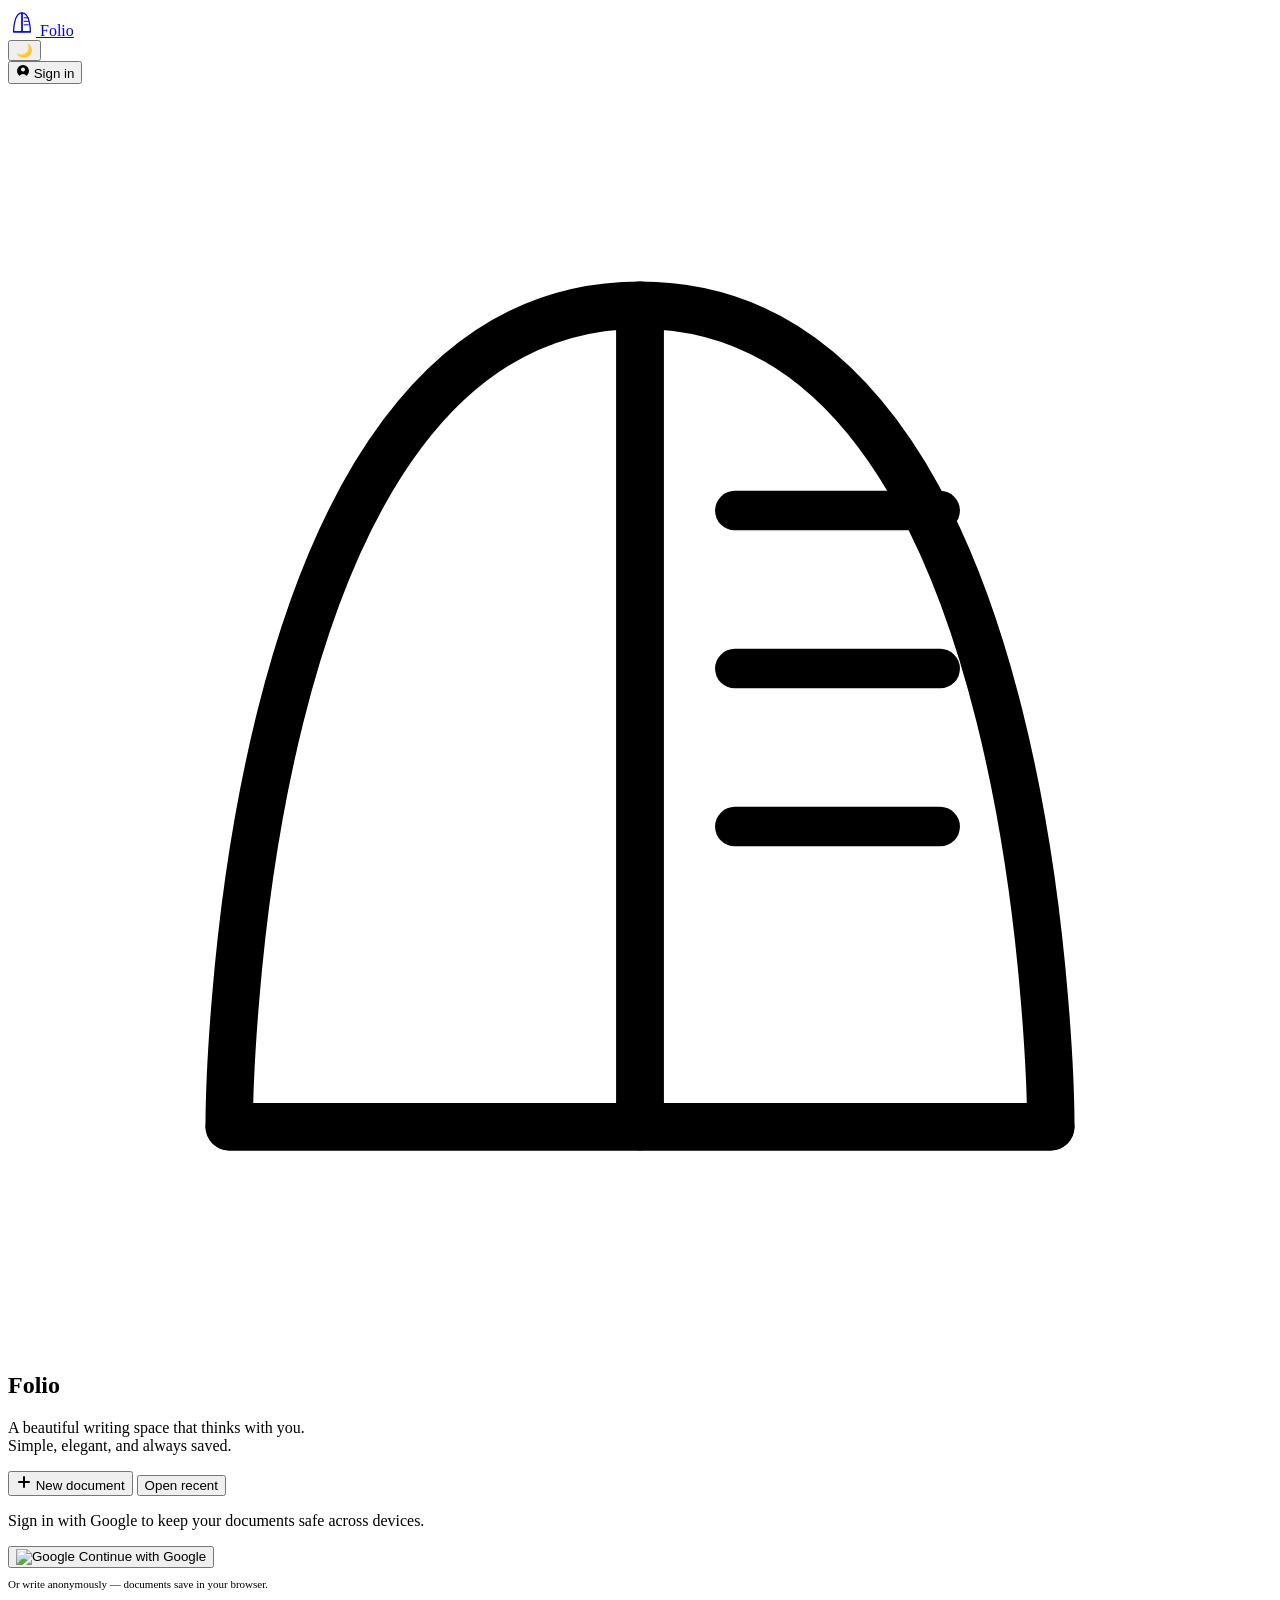
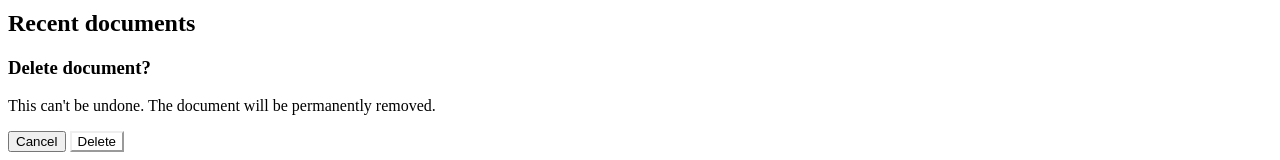
==== commit a1ffe1ba: "Update index.html" ====
--- a/index.html
+++ b/index.html
@@ -1,1206 +1,272 @@
 <!DOCTYPE html>
-<html lang="en">
+<html lang="en" data-theme="light">
 <head>
 <meta charset="UTF-8">
-<meta name="viewport" content="width=device-width, initial-scale=1.0, maximum-scale=1.0, user-scalable=no">
-<title>Folio</title>
-<link rel="preconnect" href="https://fonts.googleapis.com">
-<link href="https://fonts.googleapis.com/css2?family=Lora:ital,wght@0,400;0,500;0,600;1,400&family=DM+Sans:wght@300;400;500&display=swap" rel="stylesheet">
-<style>
-  :root {
-    --bg: #e8e6e1;
-    --bg-noise: url("data:image/svg+xml,%3Csvg viewBox='0 0 200 200' xmlns='http://www.w3.org/2000/svg'%3E%3Cfilter id='n'%3E%3CfeTurbulence type='fractalNoise' baseFrequency='0.75' numOctaves='4' stitchTiles='stitch'/%3E%3C/filter%3E%3Crect width='100%25' height='100%25' filter='url(%23n)' opacity='0.04'/%3E%3C/svg%3E");
-    --glass: rgba(255,255,255,0.52);
-    --glass-border: rgba(255,255,255,0.7);
-    --glass-shadow: 0 4px 32px rgba(0,0,0,0.08), 0 1px 4px rgba(0,0,0,0.04);
-    --ink: #1a1814;
-    --ink-2: #5a5751;
-    --ink-3: #9a9691;
-    --accent: #2d4a3e;
-    --accent-light: rgba(45,74,62,0.08);
-    --divider: rgba(0,0,0,0.08);
-    --toolbar-h: 52px;
-    --title-bar-h: 56px;
-  }
-
-  * { box-sizing: border-box; margin: 0; padding: 0; -webkit-tap-highlight-color: transparent; }
-
-  body {
-    font-family: 'DM Sans', sans-serif;
-    background-color: var(--bg);
-    background-image:
-      radial-gradient(ellipse at 20% 0%, rgba(180,200,190,0.5) 0%, transparent 60%),
-      radial-gradient(ellipse at 80% 100%, rgba(200,190,170,0.4) 0%, transparent 60%),
-      var(--bg-noise);
-    min-height: 100vh;
-    color: var(--ink);
-    overflow-x: hidden;
-  }
-
-  /* ---- TITLE BAR ---- */
-  #title-bar {
-    position: fixed;
-    top: 0; left: 0; right: 0;
-    height: var(--title-bar-h);
-    z-index: 100;
-    background: var(--glass);
-    backdrop-filter: blur(20px) saturate(160%);
-    -webkit-backdrop-filter: blur(20px) saturate(160%);
-    border-bottom: 1px solid var(--glass-border);
-    box-shadow: var(--glass-shadow);
-    display: flex;
-    align-items: center;
-    padding: 0 20px;
-    gap: 16px;
-  }
-
-  #app-name {
-    font-family: 'Lora', serif;
-    font-size: 17px;
-    font-weight: 500;
-    letter-spacing: 0.01em;
-    color: var(--accent);
-    flex-shrink: 0;
-  }
-
-  #doc-title-input {
-    flex: 1;
-    background: transparent;
-    border: none;
-    outline: none;
-    font-family: 'DM Sans', sans-serif;
-    font-size: 15px;
-    font-weight: 400;
-    color: var(--ink);
-    caret-color: var(--accent);
-    padding: 6px 10px;
-    border-radius: 6px;
-    transition: background 0.2s;
-  }
-  #doc-title-input::placeholder { color: var(--ink-3); }
-  #doc-title-input:focus { background: rgba(255,255,255,0.4); }
-
-  .title-actions {
-    display: flex;
-    gap: 8px;
-    flex-shrink: 0;
-  }
-
-  .pill-btn {
-    display: flex;
-    align-items: center;
-    gap: 6px;
-    padding: 7px 14px;
-    border-radius: 20px;
-    border: 1px solid var(--glass-border);
-    background: rgba(255,255,255,0.45);
-    color: var(--ink-2);
-    font-family: 'DM Sans', sans-serif;
-    font-size: 13px;
-    font-weight: 400;
-    cursor: pointer;
-    transition: all 0.2s;
-    white-space: nowrap;
-    -webkit-backdrop-filter: blur(8px);
-    backdrop-filter: blur(8px);
-  }
-  .pill-btn:hover { background: rgba(255,255,255,0.7); color: var(--ink); }
-  .pill-btn.primary {
-    background: var(--accent);
-    color: #fff;
-    border-color: transparent;
-  }
-  .pill-btn.primary:hover { background: #1e3329; }
-
-  #save-indicator {
-    font-size: 12px;
-    color: var(--ink-3);
-    white-space: nowrap;
-  }
-
-  /* ---- TOOLBAR ---- */
-  #toolbar-wrap {
-    position: fixed;
-    top: var(--title-bar-h);
-    left: 0; right: 0;
-    z-index: 99;
-    background: rgba(232,230,225,0.7);
-    backdrop-filter: blur(16px) saturate(140%);
-    -webkit-backdrop-filter: blur(16px) saturate(140%);
-    border-bottom: 1px solid var(--divider);
-    overflow-x: auto;
-    overflow-y: hidden;
-    scrollbar-width: none;
-  }
-  #toolbar-wrap::-webkit-scrollbar { display: none; }
-
-  #toolbar {
-    display: flex;
-    align-items: center;
-    height: var(--toolbar-h);
-    padding: 0 16px;
-    gap: 2px;
-    min-width: max-content;
-  }
-
-  .tb-divider {
-    width: 1px;
-    height: 22px;
-    background: var(--divider);
-    margin: 0 6px;
-    flex-shrink: 0;
-  }
-
-  .tb-btn {
-    width: 36px;
-    height: 36px;
-    display: flex;
-    align-items: center;
-    justify-content: center;
-    border: none;
-    background: transparent;
-    border-radius: 7px;
-    cursor: pointer;
-    color: var(--ink-2);
-    font-size: 14px;
-    font-family: 'DM Sans', sans-serif;
-    font-weight: 400;
-    transition: all 0.15s;
-    flex-shrink: 0;
-    position: relative;
-  }
-  .tb-btn:hover { background: rgba(0,0,0,0.06); color: var(--ink); }
-  .tb-btn.active {
-    background: var(--accent-light);
-    color: var(--accent);
-  }
-  .tb-btn svg { pointer-events: none; }
-
-  .tb-select {
-    height: 32px;
-    padding: 0 8px;
-    border: 1px solid var(--divider);
-    border-radius: 7px;
-    background: rgba(255,255,255,0.4);
-    color: var(--ink);
-    font-family: 'DM Sans', sans-serif;
-    font-size: 13px;
-    cursor: pointer;
-    outline: none;
-    flex-shrink: 0;
-    -webkit-appearance: none;
-    appearance: none;
-    padding-right: 22px;
-    background-image: url("data:image/svg+xml,%3Csvg width='10' height='6' viewBox='0 0 10 6' fill='none' xmlns='http://www.w3.org/2000/svg'%3E%3Cpath d='M1 1L5 5L9 1' stroke='%235a5751' stroke-width='1.5' stroke-linecap='round'/%3E%3C/svg%3E");
-    background-repeat: no-repeat;
-    background-position: right 7px center;
-  }
-
-  #font-size-input {
-    width: 44px;
-    height: 32px;
-    padding: 0 6px;
-    border: 1px solid var(--divider);
-    border-radius: 7px;
-    background: rgba(255,255,255,0.4);
-    color: var(--ink);
-    font-family: 'DM Sans', sans-serif;
-    font-size: 13px;
-    text-align: center;
-    outline: none;
-    flex-shrink: 0;
-  }
-
-  #color-btn {
-    position: relative;
-    overflow: visible;
-  }
-  #color-indicator {
-    position: absolute;
-    bottom: 4px;
-    left: 50%;
-    transform: translateX(-50%);
-    width: 16px;
-    height: 3px;
-    border-radius: 2px;
-    background: var(--ink);
-  }
-  #text-color-picker, #highlight-color-picker {
-    position: absolute;
-    width: 0; height: 0;
-    opacity: 0;
-    pointer-events: none;
-  }
-
-  /* ---- PAGE AREA ---- */
-  #page-area {
-    padding-top: calc(var(--title-bar-h) + var(--toolbar-h) + 32px);
-    padding-bottom: 80px;
-    display: flex;
-    justify-content: center;
-  }
-
-  #page {
-    width: 100%;
-    max-width: 820px;
-    background: var(--glass);
-    backdrop-filter: blur(24px) saturate(150%);
-    -webkit-backdrop-filter: blur(24px) saturate(150%);
-    border: 1px solid var(--glass-border);
-    border-radius: 16px;
-    box-shadow: var(--glass-shadow), 0 0 0 1px rgba(255,255,255,0.3) inset;
-    margin: 0 16px;
-    min-height: calc(100vh - var(--title-bar-h) - var(--toolbar-h) - 60px);
-    padding: 64px 72px;
-  }
-
-  #editor {
-    outline: none;
-    font-family: 'Lora', serif;
-    font-size: 17px;
-    line-height: 1.85;
-    color: var(--ink);
-    caret-color: var(--accent);
-    min-height: 480px;
-    word-break: break-word;
-  }
-
-  #editor:empty::before {
-    content: attr(data-placeholder);
-    color: var(--ink-3);
-    pointer-events: none;
-    font-style: italic;
-  }
-
-  #editor h1 { font-size: 2em; line-height: 1.25; margin: 0.6em 0 0.3em; font-weight: 600; }
-  #editor h2 { font-size: 1.5em; line-height: 1.3; margin: 0.6em 0 0.3em; font-weight: 500; }
-  #editor h3 { font-size: 1.2em; line-height: 1.4; margin: 0.5em 0 0.2em; font-weight: 500; }
-  #editor p { margin: 0 0 0.5em; }
-  #editor ul, #editor ol { padding-left: 1.6em; margin: 0.4em 0 0.6em; }
-  #editor li { margin: 0.2em 0; }
-  #editor blockquote {
-    border-left: 3px solid var(--accent);
-    padding-left: 1em;
-    margin: 0.8em 0;
-    color: var(--ink-2);
-    font-style: italic;
-  }
-  #editor a { color: var(--accent); text-decoration: underline; }
-  #editor table {
-    border-collapse: collapse;
-    width: 100%;
-    margin: 1em 0;
-    font-family: 'DM Sans', sans-serif;
-    font-size: 14px;
-  }
-  #editor td, #editor th {
-    border: 1px solid var(--divider);
-    padding: 8px 12px;
-    text-align: left;
-  }
-  #editor th { background: rgba(0,0,0,0.04); font-weight: 500; }
-  #editor hr { border: none; border-top: 1px solid var(--divider); margin: 1.5em 0; }
-  #editor img { max-width: 100%; border-radius: 8px; display: block; margin: 1em 0; }
-
-  /* ---- WORD COUNT BAR ---- */
-  #status-bar {
-    position: fixed;
-    bottom: 0; left: 0; right: 0;
-    height: 36px;
-    background: var(--glass);
-    backdrop-filter: blur(16px);
-    -webkit-backdrop-filter: blur(16px);
-    border-top: 1px solid var(--divider);
-    display: flex;
-    align-items: center;
-    justify-content: center;
-    gap: 24px;
-    font-size: 12px;
-    color: var(--ink-3);
-    z-index: 90;
-    letter-spacing: 0.02em;
-  }
-  #status-bar span { display: flex; gap: 4px; }
-
-  /* ---- MODAL ---- */
-  .modal-overlay {
-    display: none;
-    position: fixed;
-    inset: 0;
-    background: rgba(0,0,0,0.25);
-    z-index: 200;
-    align-items: center;
-    justify-content: center;
-    backdrop-filter: blur(4px);
-    -webkit-backdrop-filter: blur(4px);
-  }
-  .modal-overlay.open { display: flex; }
-
-  .modal {
-    background: rgba(245,243,239,0.92);
-    backdrop-filter: blur(32px) saturate(160%);
-    -webkit-backdrop-filter: blur(32px) saturate(160%);
-    border: 1px solid var(--glass-border);
-    border-radius: 18px;
-    box-shadow: 0 16px 64px rgba(0,0,0,0.14);
-    padding: 28px;
-    width: 90%;
-    max-width: 440px;
-    animation: modal-in 0.2s ease;
-  }
-  @keyframes modal-in {
-    from { opacity: 0; transform: translateY(12px) scale(0.98); }
-    to { opacity: 1; transform: none; }
-  }
-
-  .modal h3 {
-    font-family: 'Lora', serif;
-    font-size: 18px;
-    font-weight: 500;
-    margin-bottom: 6px;
-  }
-  .modal p {
-    font-size: 13px;
-    color: var(--ink-2);
-    margin-bottom: 18px;
-    line-height: 1.6;
-  }
-
-  .modal-field {
-    width: 100%;
-    padding: 10px 14px;
-    border: 1px solid var(--divider);
-    border-radius: 10px;
-    background: rgba(255,255,255,0.6);
-    font-family: 'DM Sans', sans-serif;
-    font-size: 13px;
-    color: var(--ink);
-    outline: none;
-    margin-bottom: 12px;
-    transition: border-color 0.2s;
-  }
-  .modal-field:focus { border-color: var(--accent); }
-
-  .modal-actions {
-    display: flex;
-    gap: 10px;
-    justify-content: flex-end;
-    margin-top: 8px;
-  }
-
-  .modal-link-box {
-    display: flex;
-    gap: 8px;
-    margin-bottom: 16px;
-  }
-  .modal-link-box input {
-    flex: 1;
-    padding: 9px 12px;
-    border: 1px solid var(--divider);
-    border-radius: 10px;
-    background: rgba(255,255,255,0.5);
-    font-size: 12px;
-    color: var(--ink-2);
-    outline: none;
-    font-family: 'DM Sans', sans-serif;
-    overflow: hidden;
-    text-overflow: ellipsis;
-  }
-
-  .modal-section {
-    margin-bottom: 16px;
-  }
-  .modal-section label {
-    display: block;
-    font-size: 12px;
-    font-weight: 500;
-    text-transform: uppercase;
-    letter-spacing: 0.06em;
-    color: var(--ink-3);
-    margin-bottom: 8px;
-  }
-
-  .export-grid {
-    display: grid;
-    grid-template-columns: 1fr 1fr;
-    gap: 8px;
-  }
-  .export-opt {
-    padding: 12px;
-    border: 1px solid var(--divider);
-    border-radius: 10px;
-    background: rgba(255,255,255,0.45);
-    cursor: pointer;
-    transition: all 0.15s;
-    text-align: center;
-  }
-  .export-opt:hover { background: rgba(255,255,255,0.7); border-color: var(--accent); }
-  .export-opt .eo-title { font-size: 13px; font-weight: 500; margin-bottom: 2px; }
-  .export-opt .eo-desc { font-size: 11px; color: var(--ink-3); }
-
-  /* ---- FIND/REPLACE ---- */
-  #find-bar {
-    display: none;
-    position: fixed;
-    top: calc(var(--title-bar-h) + var(--toolbar-h));
-    right: 20px;
-    z-index: 150;
-    background: rgba(245,243,239,0.9);
-    backdrop-filter: blur(20px);
-    -webkit-backdrop-filter: blur(20px);
-    border: 1px solid var(--glass-border);
-    border-top: none;
-    border-radius: 0 0 12px 12px;
-    padding: 12px 14px;
-    box-shadow: var(--glass-shadow);
-    min-width: 280px;
-  }
-  #find-bar.open { display: block; }
-  #find-bar input {
-    width: 100%;
-    padding: 7px 10px;
-    border: 1px solid var(--divider);
-    border-radius: 7px;
-    background: rgba(255,255,255,0.5);
-    font-family: 'DM Sans', sans-serif;
-    font-size: 13px;
-    color: var(--ink);
-    outline: none;
-    margin-bottom: 6px;
-  }
-  .find-row {
-    display: flex;
-    gap: 6px;
-    align-items: center;
-  }
-  .find-row span { font-size: 12px; color: var(--ink-3); flex: 1; }
-  .find-btn {
-    padding: 5px 10px;
-    border: 1px solid var(--divider);
-    border-radius: 6px;
-    background: rgba(255,255,255,0.5);
-    font-size: 12px;
-    cursor: pointer;
-    font-family: 'DM Sans', sans-serif;
-    color: var(--ink-2);
-  }
-  .find-btn:hover { background: rgba(255,255,255,0.8); }
-
-  /* ---- TOAST ---- */
-  #toast {
-    position: fixed;
-    bottom: 52px;
-    left: 50%;
-    transform: translateX(-50%) translateY(20px);
-    background: var(--ink);
-    color: #fff;
-    padding: 10px 20px;
-    border-radius: 20px;
-    font-size: 13px;
-    z-index: 300;
-    opacity: 0;
-    transition: all 0.3s;
-    pointer-events: none;
-    white-space: nowrap;
-  }
-  #toast.show { opacity: 1; transform: translateX(-50%) translateY(0); }
-
-  /* ---- CONTEXT MENU ---- */
-  #context-menu {
-    display: none;
-    position: fixed;
-    z-index: 400;
-    background: rgba(245,243,239,0.95);
-    backdrop-filter: blur(20px);
-    -webkit-backdrop-filter: blur(20px);
-    border: 1px solid var(--glass-border);
-    border-radius: 12px;
-    box-shadow: 0 8px 32px rgba(0,0,0,0.12);
-    padding: 6px;
-    min-width: 160px;
-  }
-  .cm-item {
-    padding: 9px 14px;
-    border-radius: 7px;
-    font-size: 13px;
-    color: var(--ink-2);
-    cursor: pointer;
-    transition: background 0.1s;
-  }
-  .cm-item:hover { background: var(--accent-light); color: var(--ink); }
-  .cm-sep { height: 1px; background: var(--divider); margin: 4px 0; }
-
-  /* ---- PRINT STYLES ---- */
-  @media print {
-    #title-bar, #toolbar-wrap, #status-bar, #find-bar, #toast { display: none !important; }
-    body { background: white; }
-    #page-area { padding: 0; }
-    #page {
-      background: white;
-      box-shadow: none;
-      border: none;
-      border-radius: 0;
-      margin: 0;
-      max-width: 100%;
-      padding: 40px 60px;
-    }
-  }
-
-  /* ---- RESPONSIVE ---- */
-  @media (max-width: 700px) {
-    #page { padding: 32px 24px; }
-    .pill-btn span { display: none; }
-    #save-indicator { display: none; }
-  }
-</style>
+<meta name="viewport" content="width=device-width, initial-scale=1.0">
+<meta name="description" content="Folio — A beautiful, minimal document editor for writers.">
+<meta property="og:title" content="Folio">
+<meta property="og:description" content="A beautiful writing space that goes wherever you do.">
+<meta property="og:type" content="website">
+<title>Folio — Beautiful Writing</title>
+<link rel="stylesheet" href="style.css">
+
+<!-- Firebase compat SDK -->
+<script src="https://www.gstatic.com/firebasejs/10.12.0/firebase-app-compat.js"></script>
+<script src="https://www.gstatic.com/firebasejs/10.12.0/firebase-auth-compat.js"></script>
+<script src="https://www.gstatic.com/firebasejs/10.12.0/firebase-analytics-compat.js"></script>
 </head>
 <body>
 
-<!-- Title Bar -->
-<div id="title-bar">
-  <span id="app-name">Folio</span>
-  <input id="doc-title-input" type="text" placeholder="Untitled document" maxlength="80" autocomplete="off" spellcheck="false">
-  <span id="save-indicator">Saved</span>
-  <div class="title-actions">
-    <button class="pill-btn" onclick="openShare()"><span>Share</span></button>
-    <button class="pill-btn" onclick="openExport()"><span>Export</span></button>
+<!-- NAV -->
+<nav id="home-nav">
+  <a class="folio-logo-wrap" href="index.html" aria-label="Folio Home">
+    <span class="folio-logo-mark" style="color:var(--accent);display:inline-flex;">
+      <svg width="28" height="28" viewBox="0 0 40 40" fill="none" xmlns="http://www.w3.org/2000/svg">
+        <path class="logo-page" d="M8 34 C8 34 8 7 20 7 C20 7 20 34 20 34 Z" stroke="currentColor" stroke-width="1.8" stroke-linejoin="round" fill="none"/>
+        <path class="logo-page" d="M32 34 C32 34 32 7 20 7 C20 7 20 34 20 34 Z" stroke="currentColor" stroke-width="1.8" stroke-linejoin="round" fill="none"/>
+        <path class="logo-spine" d="M8 34 L32 34" stroke="currentColor" stroke-width="1.8" stroke-linecap="round"/>
+        <path class="logo-line logo-line-1" d="M23 14 L29 14" stroke="currentColor" stroke-width="1.4" stroke-linecap="round"/>
+        <path class="logo-line logo-line-2" d="M23 19 L29 19" stroke="currentColor" stroke-width="1.4" stroke-linecap="round"/>
+        <path class="logo-line logo-line-3" d="M23 24 L29 24" stroke="currentColor" stroke-width="1.4" stroke-linecap="round"/>
+      </svg>
+    </span>
+    <span class="folio-logo-text">Folio</span>
+  </a>
+
+  <div class="nav-right">
+    <button class="theme-toggle" onclick="toggleTheme()" title="Toggle theme">🌙</button>
+
+    <!-- Logged-out state -->
+    <div id="nav-auth-out">
+      <button class="pill-btn primary" onclick="handleSignIn()">
+        <svg width="14" height="14" viewBox="0 0 14 14" fill="none"><path d="M7 1a6 6 0 1 1 0 12A6 6 0 0 1 7 1Zm0 2.5a2 2 0 1 0 0 4 2 2 0 0 0 0-4Zm0 6.5a4.5 4.5 0 0 0-3.5 1.68A4.97 4.97 0 0 0 7 13a4.97 4.97 0 0 0 3.5-1.32A4.5 4.5 0 0 0 7 10Z" fill="currentColor"/></svg>
+        Sign in
+      </button>
+    </div>
+
+    <!-- Logged-in state -->
+    <div id="nav-auth-in" style="display:none;">
+      <div class="user-chip" onclick="toggleUserMenu()" id="user-chip">
+        <div class="avatar-placeholder" id="user-avatar-nav">?</div>
+        <span id="user-chip-name">Loading…</span>
+      </div>
+      <!-- User dropdown -->
+      <div id="user-menu" style="
+        display:none; position:fixed; top:70px; right:20px; z-index:500;
+        background:var(--page-bg); border:1px solid var(--glass-border); border-radius:14px;
+        box-shadow:var(--glass-shadow); padding:8px; min-width:180px;
+        animation: modal-in 0.2s ease; backdrop-filter:blur(24px);
+      ">
+        <div style="padding:12px 14px 8px; border-bottom:1px solid var(--divider); margin-bottom:6px;">
+          <div id="menu-user-name" style="font-size:14px;font-weight:500;color:var(--ink);margin-bottom:2px;"></div>
+          <div id="menu-user-email" style="font-size:12px;color:var(--ink-3);"></div>
+        </div>
+        <div class="cm-item" onclick="signOut();toggleUserMenu()">
+          <svg width="14" height="14" viewBox="0 0 14 14" fill="none"><path d="M5 12H3a1 1 0 0 1-1-1V3a1 1 0 0 1 1-1h2M9 10l3-3-3-3M12 7H5" stroke="currentColor" stroke-width="1.4" stroke-linecap="round" stroke-linejoin="round"/></svg>
+          Sign out
+        </div>
+      </div>
+    </div>
+  </div>
+</nav>
+
+<!-- HERO -->
+<section id="home-hero">
+  <div class="hero-content">
+    <div class="hero-logo-wrap">
+      <svg class="hero-logo-mark" viewBox="0 0 80 80" fill="none" xmlns="http://www.w3.org/2000/svg" style="color:var(--accent)">
+        <path class="logo-page" d="M14 66 C14 66 14 14 40 14 C40 14 40 66 40 66 Z" stroke="currentColor" stroke-width="3" stroke-linejoin="round" fill="none"/>
+        <path class="logo-page" d="M66 66 C66 66 66 14 40 14 C40 14 40 66 40 66 Z" stroke="currentColor" stroke-width="3" stroke-linejoin="round" fill="none"/>
+        <path class="logo-spine" d="M14 66 L66 66" stroke="currentColor" stroke-width="3" stroke-linecap="round"/>
+        <path class="logo-line logo-line-1" d="M46 27 L59 27" stroke="currentColor" stroke-width="2.5" stroke-linecap="round"/>
+        <path class="logo-line logo-line-2" d="M46 37 L59 37" stroke="currentColor" stroke-width="2.5" stroke-linecap="round"/>
+        <path class="logo-line logo-line-3" d="M46 47 L59 47" stroke="currentColor" stroke-width="2.5" stroke-linecap="round"/>
+      </svg>
+      <h1 class="hero-title"><span class="accent-char">F</span>olio</h1>
+    </div>
+
+    <p class="hero-tagline">A beautiful writing space that thinks with you.<br>Simple, elegant, and always saved.</p>
+
+    <div class="hero-actions">
+      <button class="pill-btn primary" onclick="newDocument()" style="gap:9px">
+        <svg width="16" height="16" viewBox="0 0 16 16" fill="none"><path d="M8 3v10M3 8h10" stroke="currentColor" stroke-width="2" stroke-linecap="round"/></svg>
+        New document
+      </button>
+      <button class="pill-btn" onclick="document.getElementById('recent-section').scrollIntoView({behavior:'smooth'})">
+        Open recent
+      </button>
+    </div>
+
+    <!-- Sign-in card (only shown when logged out) -->
+    <div id="sign-in-card">
+      <p>Sign in with Google to keep your documents safe across devices.</p>
+      <button class="google-btn" onclick="handleSignIn()">
+        <img src="https://www.gstatic.com/firebasejs/ui/2.0.0/images/auth/google.svg" alt="Google">
+        Continue with Google
+      </button>
+      <p style="font-size:11px;color:var(--ink-3);margin-top:10px;margin-bottom:0">
+        Or write anonymously — documents save in your browser.
+      </p>
+    </div>
+  </div>
+</section>
+
+<!-- RECENT DOCS -->
+<section id="recent-section">
+  <h2>Recent documents</h2>
+  <div class="docs-grid" id="docs-grid">
+    <!-- Filled by JS -->
+  </div>
+</section>
+
+<!-- TOAST -->
+<div id="toast"></div>
+
+<!-- CONFIRM DELETE MODAL -->
+<div class="modal-overlay" id="delete-modal">
+  <div class="modal">
+    <h3>Delete document?</h3>
+    <p>This can't be undone. The document will be permanently removed.</p>
+    <div class="modal-actions">
+      <button class="pill-btn" onclick="closeModal('delete-modal')">Cancel</button>
+      <button class="pill-btn primary" style="background:var(--danger);border-color:var(--danger)" onclick="confirmDelete()">Delete</button>
+    </div>
   </div>
 </div>
 
-<!-- Toolbar -->
-<div id="toolbar-wrap">
-  <div id="toolbar">
-
-    <!-- History -->
-    <button class="tb-btn" title="Undo" onclick="exec('undo')">
-      <svg width="16" height="16" viewBox="0 0 16 16" fill="none"><path d="M3 7.5H10C11.933 7.5 13.5 9.067 13.5 11C13.5 12.933 11.933 14.5 10 14.5H7" stroke="currentColor" stroke-width="1.4" stroke-linecap="round"/><path d="M5.5 5L3 7.5L5.5 10" stroke="currentColor" stroke-width="1.4" stroke-linecap="round" stroke-linejoin="round"/></svg>
-    </button>
-    <button class="tb-btn" title="Redo" onclick="exec('redo')">
-      <svg width="16" height="16" viewBox="0 0 16 16" fill="none"><path d="M13 7.5H6C4.067 7.5 2.5 9.067 2.5 11C2.5 12.933 4.067 14.5 6 14.5H9" stroke="currentColor" stroke-width="1.4" stroke-linecap="round"/><path d="M10.5 5L13 7.5L10.5 10" stroke="currentColor" stroke-width="1.4" stroke-linecap="round" stroke-linejoin="round"/></svg>
-    </button>
-
-    <div class="tb-divider"></div>
-
-    <!-- Font -->
-    <select class="tb-select" id="font-select" title="Font" onchange="changeFont(this.value)" style="width:100px">
-      <option value="'Lora', serif">Lora</option>
-      <option value="'DM Sans', sans-serif">DM Sans</option>
-      <option value="Georgia, serif">Georgia</option>
-      <option value="'Courier New', monospace">Courier</option>
-      <option value="'Times New Roman', serif">Times</option>
-    </select>
-
-    <!-- Font size -->
-    <input id="font-size-input" type="number" min="8" max="96" value="17" title="Font size" onchange="changeFontSize(this.value)">
-
-    <div class="tb-divider"></div>
-
-    <!-- Format -->
-    <button class="tb-btn" id="btn-bold" title="Bold" onclick="exec('bold')">
-      <svg width="14" height="14" viewBox="0 0 14 14" fill="none"><path d="M3.5 7H8.5C9.881 7 11 8.119 11 9.5C11 10.881 9.881 12 8.5 12H3.5V7ZM3.5 7H7.5C8.881 7 10 5.881 10 4.5C10 3.119 8.881 2 7.5 2H3.5V7Z" stroke="currentColor" stroke-width="1.5" stroke-linecap="round" stroke-linejoin="round"/></svg>
-    </button>
-    <button class="tb-btn" id="btn-italic" title="Italic" onclick="exec('italic')">
-      <svg width="14" height="14" viewBox="0 0 14 14" fill="none"><path d="M5.5 2H9.5M4.5 12H8.5M8 2L6 12" stroke="currentColor" stroke-width="1.5" stroke-linecap="round"/></svg>
-    </button>
-    <button class="tb-btn" id="btn-underline" title="Underline" onclick="exec('underline')">
-      <svg width="14" height="14" viewBox="0 0 14 14" fill="none"><path d="M3 12H11M4 2V7C4 9.209 5.343 10 7 10C8.657 10 10 9.209 10 7V2" stroke="currentColor" stroke-width="1.5" stroke-linecap="round"/></svg>
-    </button>
-    <button class="tb-btn" id="btn-strikeThrough" title="Strikethrough" onclick="exec('strikeThrough')">
-      <svg width="14" height="14" viewBox="0 0 14 14" fill="none"><path d="M2 7H12M5 4.5C5 3.119 5.895 2 7 2C8.105 2 9 2.895 9 3.5M5 9.5C5 10.881 5.895 12 7 12C8.105 12 9 11.105 9 10.5" stroke="currentColor" stroke-width="1.5" stroke-linecap="round"/></svg>
-    </button>
-
-    <!-- Color -->
-    <button class="tb-btn" id="color-btn" title="Text color" onclick="document.getElementById('text-color-picker').click()">
-      <svg width="13" height="13" viewBox="0 0 13 13" fill="none"><path d="M6.5 1L10 10H3L6.5 1Z" stroke="currentColor" stroke-width="1.3" stroke-linejoin="round"/><path d="M4 7.5H9" stroke="currentColor" stroke-width="1.3" stroke-linecap="round"/></svg>
-      <div id="color-indicator"></div>
-      <input type="color" id="text-color-picker" onchange="applyTextColor(this.value)">
-    </button>
-    <button class="tb-btn" title="Highlight" onclick="document.getElementById('highlight-color-picker').click()">
-      <svg width="14" height="14" viewBox="0 0 14 14" fill="none"><path d="M2 12H12M8.5 2.5L11.5 5.5L6 11H3V8L8.5 2.5Z" stroke="currentColor" stroke-width="1.3" stroke-linejoin="round"/></svg>
-      <input type="color" id="highlight-color-picker" value="#fef08a" onchange="applyHighlight(this.value)">
-    </button>
-
-    <div class="tb-divider"></div>
-
-    <!-- Headings -->
-    <select class="tb-select" id="heading-select" title="Paragraph style" onchange="applyHeading(this.value)" style="width:92px">
-      <option value="p">Body</option>
-      <option value="h1">Heading 1</option>
-      <option value="h2">Heading 2</option>
-      <option value="h3">Heading 3</option>
-      <option value="blockquote">Quote</option>
-      <option value="pre">Code</option>
-    </select>
-
-    <div class="tb-divider"></div>
-
-    <!-- Align -->
-    <button class="tb-btn" id="btn-justifyLeft" title="Align left" onclick="exec('justifyLeft')">
-      <svg width="14" height="14" viewBox="0 0 14 14" fill="none"><path d="M2 3H12M2 7H9M2 11H12" stroke="currentColor" stroke-width="1.4" stroke-linecap="round"/></svg>
-    </button>
-    <button class="tb-btn" id="btn-justifyCenter" title="Center" onclick="exec('justifyCenter')">
-      <svg width="14" height="14" viewBox="0 0 14 14" fill="none"><path d="M2 3H12M3.5 7H10.5M2 11H12" stroke="currentColor" stroke-width="1.4" stroke-linecap="round"/></svg>
-    </button>
-    <button class="tb-btn" id="btn-justifyRight" title="Align right" onclick="exec('justifyRight')">
-      <svg width="14" height="14" viewBox="0 0 14 14" fill="none"><path d="M2 3H12M5 7H12M2 11H12" stroke="currentColor" stroke-width="1.4" stroke-linecap="round"/></svg>
-    </button>
-
-    <div class="tb-divider"></div>
-
-    <!-- Lists -->
-    <button class="tb-btn" id="btn-insertUnorderedList" title="Bullet list" onclick="exec('insertUnorderedList')">
-      <svg width="15" height="15" viewBox="0 0 15 15" fill="none"><circle cx="3" cy="4" r="1.2" fill="currentColor"/><circle cx="3" cy="7.5" r="1.2" fill="currentColor"/><circle cx="3" cy="11" r="1.2" fill="currentColor"/><path d="M6 4H13M6 7.5H13M6 11H13" stroke="currentColor" stroke-width="1.3" stroke-linecap="round"/></svg>
-    </button>
-    <button class="tb-btn" id="btn-insertOrderedList" title="Numbered list" onclick="exec('insertOrderedList')">
-      <svg width="15" height="15" viewBox="0 0 15 15" fill="none"><path d="M2 3H3V6M2 6H4M2 9.5C2 8.5 4 8.5 4 9.5C4 10 3 10.5 2 11.5H4" stroke="currentColor" stroke-width="1.2" stroke-linecap="round" stroke-linejoin="round"/><path d="M6 4H13M6 7.5H13M6 11H13" stroke="currentColor" stroke-width="1.3" stroke-linecap="round"/></svg>
-    </button>
-    <button class="tb-btn" title="Indent" onclick="exec('indent')">
-      <svg width="14" height="14" viewBox="0 0 14 14" fill="none"><path d="M2 3H12M2 11H12M6 7H12M3 5L5 7L3 9" stroke="currentColor" stroke-width="1.3" stroke-linecap="round" stroke-linejoin="round"/></svg>
-    </button>
-    <button class="tb-btn" title="Outdent" onclick="exec('outdent')">
-      <svg width="14" height="14" viewBox="0 0 14 14" fill="none"><path d="M2 3H12M2 11H12M6 7H12M5 5L3 7L5 9" stroke="currentColor" stroke-width="1.3" stroke-linecap="round" stroke-linejoin="round"/></svg>
-    </button>
-
-    <div class="tb-divider"></div>
-
-    <!-- Insert -->
-    <button class="tb-btn" title="Insert link" onclick="insertLink()">
-      <svg width="15" height="15" viewBox="0 0 15 15" fill="none"><path d="M5.5 9.5L9.5 5.5M8 4L9.172 2.828C9.953 2.047 11.219 2.047 12 2.828C12.781 3.609 12.781 4.875 12 5.656L10.828 6.828M6 9.172L4.828 10.344C4.047 11.125 2.781 11.125 2 10.344C1.219 9.563 1.219 8.297 2 7.516L3.172 6.344" stroke="currentColor" stroke-width="1.4" stroke-linecap="round"/></svg>
-    </button>
-    <button class="tb-btn" title="Insert image" onclick="insertImage()">
-      <svg width="15" height="15" viewBox="0 0 15 15" fill="none"><rect x="1.5" y="2.5" width="12" height="10" rx="2" stroke="currentColor" stroke-width="1.3"/><circle cx="5" cy="6" r="1.3" fill="currentColor"/><path d="M1.5 10L5 7L7.5 9.5L10 7.5L13.5 10" stroke="currentColor" stroke-width="1.3" stroke-linejoin="round"/></svg>
-    </button>
-    <button class="tb-btn" title="Insert table" onclick="insertTable()">
-      <svg width="15" height="15" viewBox="0 0 15 15" fill="none"><rect x="1.5" y="1.5" width="12" height="12" rx="2" stroke="currentColor" stroke-width="1.3"/><path d="M1.5 6H13.5M1.5 10H13.5M5.5 1.5V13.5M9.5 1.5V13.5" stroke="currentColor" stroke-width="1.2"/></svg>
-    </button>
-    <button class="tb-btn" title="Insert horizontal rule" onclick="exec('insertHorizontalRule')">
-      <svg width="14" height="14" viewBox="0 0 14 14" fill="none"><path d="M2 7H12" stroke="currentColor" stroke-width="2" stroke-linecap="round"/></svg>
-    </button>
-
-    <div class="tb-divider"></div>
-
-    <!-- Misc -->
-    <button class="tb-btn" title="Find and Replace" onclick="toggleFind()">
-      <svg width="15" height="15" viewBox="0 0 15 15" fill="none"><circle cx="6.5" cy="6.5" r="4" stroke="currentColor" stroke-width="1.3"/><path d="M9.5 9.5L13 13" stroke="currentColor" stroke-width="1.5" stroke-linecap="round"/></svg>
-    </button>
-    <button class="tb-btn" title="Clear formatting" onclick="exec('removeFormat')">
-      <svg width="15" height="15" viewBox="0 0 15 15" fill="none"><path d="M3 2H12L9 8.5H7L5.5 12H4L5.5 8.5H3L6 5" stroke="currentColor" stroke-width="1.3" stroke-linecap="round" stroke-linejoin="round"/><path d="M12 10L14 12M10 12L12 10M12 10L10 8M14 8L12 10" stroke="currentColor" stroke-width="1.3" stroke-linecap="round"/></svg>
-    </button>
-    <button class="tb-btn" title="Print" onclick="window.print()">
-      <svg width="15" height="15" viewBox="0 0 15 15" fill="none"><rect x="3" y="1.5" width="9" height="5" rx="1" stroke="currentColor" stroke-width="1.3"/><rect x="3" y="9" width="9" height="4.5" rx="1" stroke="currentColor" stroke-width="1.3"/><path d="M3 10.5H1.5V6.5C1.5 5.672 2.172 5 3 5H12C12.828 5 13.5 5.672 13.5 6.5V10.5H12" stroke="currentColor" stroke-width="1.3" stroke-linecap="round"/><circle cx="11" cy="7.5" r="0.7" fill="currentColor"/></svg>
-    </button>
-
-  </div>
-</div>
-
-<!-- Find/Replace Bar -->
-<div id="find-bar">
-  <input type="text" id="find-input" placeholder="Find..." onkeydown="findKeydown(event)">
-  <input type="text" id="replace-input" placeholder="Replace with...">
-  <div class="find-row">
-    <span id="find-count"></span>
-    <button class="find-btn" onclick="findPrev()">Prev</button>
-    <button class="find-btn" onclick="findNext()">Next</button>
-    <button class="find-btn" onclick="replaceOne()">Replace</button>
-    <button class="find-btn" onclick="replaceAll()">All</button>
-    <button class="find-btn" onclick="toggleFind()">Close</button>
-  </div>
-</div>
-
-<!-- Page -->
-<div id="page-area">
-  <div id="page">
-    <div id="editor" contenteditable="true" spellcheck="true" data-placeholder="Begin writing..."></div>
-  </div>
-</div>
-
-<!-- Status Bar -->
-<div id="status-bar">
-  <span><strong id="word-count">0</strong>&nbsp;words</span>
-  <span><strong id="char-count">0</strong>&nbsp;characters</span>
-  <span><strong id="read-time">0</strong>&nbsp;min read</span>
-</div>
-
-<!-- Share Modal -->
-<div class="modal-overlay" id="share-modal">
-  <div class="modal">
-    <h3>Share document</h3>
-    <p>Copy the link below to share. Opening the link restores the full document, including content and title. Works in any browser, including Google Classroom submissions.</p>
-    <div class="modal-link-box">
-      <input type="text" id="share-url-input" readonly placeholder="Generating link...">
-      <button class="pill-btn primary" onclick="copyShareLink()">Copy</button>
-    </div>
-    <div class="modal-section">
-      <label>Submit to Google Classroom</label>
-      <p style="font-size:12px;color:var(--ink-3);margin-bottom:0;">Copy the link above, then paste it as a link submission in Google Classroom. The recipient can open and view the full document.</p>
-    </div>
-    <div class="modal-actions">
-      <button class="pill-btn" onclick="closeModal('share-modal')">Done</button>
-    </div>
-  </div>
-</div>
-
-<!-- Export Modal -->
-<div class="modal-overlay" id="export-modal">
-  <div class="modal">
-    <h3>Export</h3>
-    <p>Choose a format to download or copy your document.</p>
-    <div class="export-grid">
-      <div class="export-opt" onclick="exportHTML()">
-        <div class="eo-title">.HTML</div>
-        <div class="eo-desc">Full styled page</div>
-      </div>
-      <div class="export-opt" onclick="exportTXT()">
-        <div class="eo-title">.TXT</div>
-        <div class="eo-desc">Plain text</div>
-      </div>
-      <div class="export-opt" onclick="copyMarkdown()">
-        <div class="eo-title">Markdown</div>
-        <div class="eo-desc">Copy to clipboard</div>
-      </div>
-      <div class="export-opt" onclick="window.print(); closeModal('export-modal')">
-        <div class="eo-title">Print / PDF</div>
-        <div class="eo-desc">Save as PDF</div>
-      </div>
-    </div>
-    <div class="modal-actions" style="margin-top:16px">
-      <button class="pill-btn" onclick="closeModal('export-modal')">Cancel</button>
-    </div>
-  </div>
-</div>
-
-<!-- Link Modal -->
-<div class="modal-overlay" id="link-modal">
-  <div class="modal">
-    <h3>Insert link</h3>
-    <input type="text" class="modal-field" id="link-text-input" placeholder="Link text (leave blank to wrap selection)">
-    <input type="url" class="modal-field" id="link-url-input" placeholder="https://...">
-    <div class="modal-actions">
-      <button class="pill-btn" onclick="closeModal('link-modal')">Cancel</button>
-      <button class="pill-btn primary" onclick="confirmInsertLink()">Insert</button>
-    </div>
-  </div>
-</div>
-
-<!-- Context Menu -->
-<div id="context-menu">
-  <div class="cm-item" onclick="exec('bold')">Bold</div>
-  <div class="cm-item" onclick="exec('italic')">Italic</div>
-  <div class="cm-item" onclick="exec('underline')">Underline</div>
-  <div class="cm-sep"></div>
-  <div class="cm-item" onclick="exec('copy')">Copy</div>
-  <div class="cm-item" onclick="exec('cut')">Cut</div>
-  <div class="cm-item" onclick="exec('paste')">Paste</div>
-  <div class="cm-sep"></div>
-  <div class="cm-item" onclick="exec('removeFormat')">Clear formatting</div>
-</div>
-
-<!-- Toast -->
-<div id="toast"></div>
-
+<script src="app.js"></script>
 <script>
-const editor = document.getElementById('editor');
-const titleInput = document.getElementById('doc-title-input');
-const saveIndicator = document.getElementById('save-indicator');
-let saveTimer;
-let currentDocId = 'doc_' + Date.now();
-let findMatches = [];
-let findIndex = 0;
-
-// ---- LOAD ----
-(function init() {
-  // Check URL for shared doc
-  const params = new URLSearchParams(window.location.search);
-  const encoded = params.get('d');
-  if (encoded) {
-    try {
-      const data = JSON.parse(atob(decodeURIComponent(encoded)));
-      titleInput.value = data.title || '';
-      editor.innerHTML = data.html || '';
-      updateCounts();
-      showToast('Document loaded');
-      return;
-    } catch(e) {}
-  }
-  // Load from localStorage
-  const saved = localStorage.getItem('folio_current');
-  if (saved) {
-    try {
-      const data = JSON.parse(saved);
-      titleInput.value = data.title || '';
-      editor.innerHTML = data.html || '';
-      currentDocId = data.id || currentDocId;
-    } catch(e) {}
-  }
-  updateCounts();
-})();
-
-// ---- SAVE ----
-function scheduleSave() {
-  saveIndicator.textContent = 'Saving...';
-  clearTimeout(saveTimer);
-  saveTimer = setTimeout(saveDoc, 800);
-}
-
-function saveDoc() {
-  const data = {
-    id: currentDocId,
-    title: titleInput.value,
-    html: editor.innerHTML,
-    saved: new Date().toISOString()
-  };
-  localStorage.setItem('folio_current', JSON.stringify(data));
-  localStorage.setItem('folio_backup_' + currentDocId, JSON.stringify(data));
-  saveIndicator.textContent = 'Saved';
-}
-
-editor.addEventListener('input', () => { scheduleSave(); updateCounts(); });
-titleInput.addEventListener('input', scheduleSave);
-
-// ---- EXEC ----
-function exec(cmd, value = null) {
-  editor.focus();
-  document.execCommand(cmd, false, value);
-  updateToolbarState();
-}
-
-// ---- FONT / SIZE ----
-function changeFont(font) {
-  const sel = window.getSelection();
-  if (sel && sel.rangeCount > 0 && !sel.isCollapsed) {
-    exec('fontName', font.replace(/'/g, ''));
-  } else {
-    editor.style.fontFamily = font;
-  }
-  editor.focus();
-}
-
-function changeFontSize(size) {
-  const px = parseInt(size);
-  if (isNaN(px) || px < 6 || px > 200) return;
-  // Use fontSize command (maps 1-7)
-  const map = [[0,9],[10,10],[11,13],[14,18],[19,24],[25,32],[33,48],[49,200]];
-  let level = 3;
-  for (let i = 0; i < map.length; i++) {
-    if (px >= map[i][0] && px <= map[i][1]) { level = i; break; }
-  }
-  exec('fontSize', level);
-  editor.focus();
-}
-
-// ---- COLOR ----
-function applyTextColor(color) {
-  document.getElementById('color-indicator').style.background = color;
-  exec('foreColor', color);
-}
-
-function applyHighlight(color) {
-  exec('hiliteColor', color);
-}
-
-// ---- HEADING ----
-function applyHeading(tag) {
-  editor.focus();
-  if (tag === 'p') {
-    document.execCommand('formatBlock', false, 'p');
-  } else if (tag === 'pre') {
-    document.execCommand('formatBlock', false, 'pre');
-  } else if (tag === 'blockquote') {
-    document.execCommand('formatBlock', false, 'blockquote');
-  } else {
-    document.execCommand('formatBlock', false, tag);
-  }
-  updateToolbarState();
-}
-
-// ---- INSERT ----
-function insertLink() {
-  const sel = window.getSelection();
-  document.getElementById('link-text-input').value = sel ? sel.toString() : '';
-  document.getElementById('link-url-input').value = '';
-  openModal('link-modal');
-}
-
-function confirmInsertLink() {
-  const text = document.getElementById('link-text-input').value;
-  const url = document.getElementById('link-url-input').value.trim();
-  if (!url) return;
-  editor.focus();
-  if (text) {
-    exec('insertHTML', `<a href="${url}" target="_blank">${text}</a>`);
-  } else {
-    exec('createLink', url);
-  }
-  closeModal('link-modal');
-}
-
-function insertImage() {
-  const url = prompt('Image URL:');
-  if (url) exec('insertImage', url);
-}
-
-function insertTable() {
-  const rows = parseInt(prompt('Rows:', '3')) || 3;
-  const cols = parseInt(prompt('Columns:', '3')) || 3;
-  let html = '<table>';
-  for (let r = 0; r < rows; r++) {
-    html += '<tr>';
-    for (let c = 0; c < cols; c++) {
-      html += r === 0 ? '<th>Header</th>' : '<td>&nbsp;</td>';
-    }
-    html += '</tr>';
-  }
-  html += '</table>';
-  exec('insertHTML', html);
-}
-
-// ---- TOOLBAR STATE ----
-function updateToolbarState() {
-  const cmds = ['bold','italic','underline','strikeThrough','justifyLeft','justifyCenter','justifyRight','insertUnorderedList','insertOrderedList'];
-  cmds.forEach(cmd => {
-    const btn = document.getElementById('btn-' + cmd);
-    if (btn) {
-      btn.classList.toggle('active', document.queryCommandState(cmd));
-    }
+  let pendingDeleteId = null;
+
+  /* ---- AUTH EVENTS ---- */
+  document.addEventListener('folio:auth', e => {
+    const user = e.detail.user;
+    const outEl = document.getElementById('nav-auth-out');
+    const inEl  = document.getElementById('nav-auth-in');
+    const signinCard = document.getElementById('sign-in-card');
+
+    if (user) {
+      outEl.style.display = 'none';
+      inEl.style.display = 'block';
+      signinCard.style.display = 'none';
+
+      // Nav chip
+      const avatar = document.getElementById('user-avatar-nav');
+      if (user.photoURL) {
+        avatar.outerHTML = `<img id="user-avatar-nav" src="${user.photoURL}" width="26" height="26" alt="" style="border-radius:50%;object-fit:cover">`;
+      } else {
+        avatar.textContent = user.displayName ? user.displayName[0].toUpperCase() : '?';
+      }
+      document.getElementById('user-chip-name').textContent = user.displayName ? user.displayName.split(' ')[0] : 'User';
+      document.getElementById('menu-user-name').textContent = user.displayName || 'User';
+      document.getElementById('menu-user-email').textContent = user.email || '';
+    } else {
+      outEl.style.display = 'block';
+      inEl.style.display = 'none';
+      signinCard.style.display = '';
+    }
+
+    renderDocs();
   });
-}
-
-editor.addEventListener('keyup', updateToolbarState);
-editor.addEventListener('mouseup', updateToolbarState);
-editor.addEventListener('touchend', updateToolbarState);
-
-// ---- WORD COUNT ----
-function updateCounts() {
-  const text = editor.innerText || '';
-  const words = text.trim() === '' ? 0 : text.trim().split(/\s+/).filter(w => w.length).length;
-  const chars = text.length;
-  const readMin = Math.max(1, Math.round(words / 200));
-  document.getElementById('word-count').textContent = words;
-  document.getElementById('char-count').textContent = chars;
-  document.getElementById('read-time').textContent = readMin;
-}
-
-// ---- FIND/REPLACE ----
-function toggleFind() {
-  const bar = document.getElementById('find-bar');
-  bar.classList.toggle('open');
-  if (bar.classList.contains('open')) document.getElementById('find-input').focus();
-  else clearHighlights();
-}
-
-function findKeydown(e) {
-  if (e.key === 'Enter') { e.shiftKey ? findPrev() : findNext(); }
-  if (e.key === 'Escape') toggleFind();
-  setTimeout(doFind, 0);
-}
-
-document.getElementById('find-input').addEventListener('input', doFind);
-
-function doFind() {
-  clearHighlights();
-  findMatches = [];
-  findIndex = 0;
-  const term = document.getElementById('find-input').value;
-  if (!term) { document.getElementById('find-count').textContent = ''; return; }
-  const walker = document.createTreeWalker(editor, NodeFilter.SHOW_TEXT);
-  const ranges = [];
-  let node;
-  while (node = walker.nextNode()) {
-    let idx = 0;
-    const text = node.textContent.toLowerCase();
-    const t = term.toLowerCase();
-    while ((idx = text.indexOf(t, idx)) !== -1) {
-      const range = document.createRange();
-      range.setStart(node, idx);
-      range.setEnd(node, idx + term.length);
-      ranges.push(range);
-      idx += term.length;
-    }
-  }
-  findMatches = ranges;
-  document.getElementById('find-count').textContent = ranges.length ? `${findIndex + 1} of ${ranges.length}` : 'No results';
-  if (ranges.length) highlightMatch(0);
-}
-
-function highlightMatch(i) {
-  if (!findMatches.length) return;
-  findIndex = ((i % findMatches.length) + findMatches.length) % findMatches.length;
-  const sel = window.getSelection();
-  sel.removeAllRanges();
-  sel.addRange(findMatches[findIndex]);
-  findMatches[findIndex].startContainer.parentElement.scrollIntoView({ behavior: 'smooth', block: 'center' });
-  document.getElementById('find-count').textContent = `${findIndex + 1} of ${findMatches.length}`;
-}
-
-function findNext() { highlightMatch(findIndex + 1); }
-function findPrev() { highlightMatch(findIndex - 1); }
-function clearHighlights() { window.getSelection().removeAllRanges(); }
-
-function replaceOne() {
-  if (!findMatches.length) return;
-  const replacement = document.getElementById('replace-input').value;
-  const sel = window.getSelection();
-  if (sel.rangeCount) {
-    sel.getRangeAt(0).deleteContents();
-    sel.getRangeAt(0).insertNode(document.createTextNode(replacement));
-  }
-  doFind();
-}
-
-function replaceAll() {
-  const term = document.getElementById('find-input').value;
-  const replacement = document.getElementById('replace-input').value;
-  if (!term) return;
-  editor.innerHTML = editor.innerHTML.replace(new RegExp(term.replace(/[.*+?^${}()|[\]\\]/g, '\\$&'), 'gi'), replacement);
-  doFind();
-  scheduleSave();
-}
-
-// ---- SHARE ----
-function openShare() {
-  saveDoc();
-  const data = { title: titleInput.value, html: editor.innerHTML };
-  const encoded = encodeURIComponent(btoa(unescape(encodeURIComponent(JSON.stringify(data)))));
-  const url = window.location.origin + window.location.pathname + '?d=' + encoded;
-  document.getElementById('share-url-input').value = url;
-  openModal('share-modal');
-}
-
-function copyShareLink() {
-  const input = document.getElementById('share-url-input');
-  input.select();
-  navigator.clipboard.writeText(input.value).then(() => showToast('Link copied')).catch(() => {
-    document.execCommand('copy');
-    showToast('Link copied');
+
+  /* ---- SIGN IN ---- */
+  function handleSignIn() { signInWithGoogle(); }
+
+  /* ---- USER MENU ---- */
+  function toggleUserMenu() {
+    const m = document.getElementById('user-menu');
+    m.style.display = m.style.display === 'none' ? 'block' : 'none';
+  }
+  document.addEventListener('click', e => {
+    if (!e.target.closest('#user-chip') && !e.target.closest('#user-menu')) {
+      const m = document.getElementById('user-menu');
+      if (m) m.style.display = 'none';
+    }
   });
-}
-
-// ---- EXPORT ----
-function openExport() { openModal('export-modal'); }
-
-function exportHTML() {
-  const title = titleInput.value || 'document';
-  const content = `<!DOCTYPE html>
-<html lang="en">
-<head>
-<meta charset="UTF-8">
-<title>${title}</title>
-<link href="https://fonts.googleapis.com/css2?family=Lora:ital,wght@0,400;0,500;0,600;1,400&family=DM+Sans:wght@300;400;500&display=swap" rel="stylesheet">
-<style>
-body { font-family: 'Lora', serif; max-width: 720px; margin: 60px auto; padding: 0 32px; font-size: 17px; line-height: 1.85; color: #1a1814; }
-h1,h2,h3 { font-weight: 600; }
-a { color: #2d4a3e; }
-blockquote { border-left: 3px solid #2d4a3e; padding-left: 1em; color: #5a5751; font-style: italic; }
-table { border-collapse: collapse; width: 100%; } td,th { border: 1px solid #ddd; padding: 8px 12px; }
-pre { background: #f5f5f5; padding: 12px; border-radius: 6px; overflow-x: auto; }
-</style>
-</head>
-<body>
-<h1 style="font-size:2.2em;margin-bottom:32px">${title}</h1>
-${editor.innerHTML}
-</body></html>`;
-  download(content, title + '.html', 'text/html');
-  closeModal('export-modal');
-}
-
-function exportTXT() {
-  const title = titleInput.value || 'document';
-  download((title ? title + '\n\n' : '') + (editor.innerText || ''), title + '.txt', 'text/plain');
-  closeModal('export-modal');
-}
-
-function copyMarkdown() {
-  // Basic HTML-to-Markdown conversion
-  let text = editor.innerHTML;
-  text = text.replace(/<h1[^>]*>(.*?)<\/h1>/gi, '# $1\n\n');
-  text = text.replace(/<h2[^>]*>(.*?)<\/h2>/gi, '## $1\n\n');
-  text = text.replace(/<h3[^>]*>(.*?)<\/h3>/gi, '### $1\n\n');
-  text = text.replace(/<strong[^>]*>(.*?)<\/strong>/gi, '**$1**');
-  text = text.replace(/<b[^>]*>(.*?)<\/b>/gi, '**$1**');
-  text = text.replace(/<em[^>]*>(.*?)<\/em>/gi, '_$1_');
-  text = text.replace(/<i[^>]*>(.*?)<\/i>/gi, '_$1_');
-  text = text.replace(/<a[^>]*href="([^"]*)"[^>]*>(.*?)<\/a>/gi, '[$2]($1)');
-  text = text.replace(/<li[^>]*>(.*?)<\/li>/gi, '- $1\n');
-  text = text.replace(/<blockquote[^>]*>(.*?)<\/blockquote>/gi, '> $1\n');
-  text = text.replace(/<br\s*\/?>/gi, '\n');
-  text = text.replace(/<p[^>]*>/gi, '').replace(/<\/p>/gi, '\n\n');
-  text = text.replace(/<[^>]+>/g, '');
-  text = text.replace(/&amp;/g,'&').replace(/&lt;/g,'<').replace(/&gt;/g,'>').replace(/&nbsp;/g,' ').replace(/&quot;/g,'"');
-  navigator.clipboard.writeText(text).then(() => showToast('Markdown copied'));
-  closeModal('export-modal');
-}
-
-function download(content, filename, type) {
-  const a = document.createElement('a');
-  a.href = URL.createObjectURL(new Blob([content], { type }));
-  a.download = filename;
-  a.click();
-}
-
-// ---- MODAL ----
-function openModal(id) { document.getElementById(id).classList.add('open'); }
-function closeModal(id) { document.getElementById(id).classList.remove('open'); }
-document.querySelectorAll('.modal-overlay').forEach(overlay => {
-  overlay.addEventListener('click', e => { if (e.target === overlay) overlay.classList.remove('open'); });
-});
-
-// ---- TOAST ----
-function showToast(msg) {
-  const t = document.getElementById('toast');
-  t.textContent = msg;
-  t.classList.add('show');
-  setTimeout(() => t.classList.remove('show'), 2200);
-}
-
-// ---- CONTEXT MENU ----
-const ctxMenu = document.getElementById('context-menu');
-editor.addEventListener('contextmenu', e => {
-  e.preventDefault();
-  ctxMenu.style.display = 'block';
-  const x = Math.min(e.clientX, window.innerWidth - 180);
-  const y = Math.min(e.clientY, window.innerHeight - 200);
-  ctxMenu.style.left = x + 'px';
-  ctxMenu.style.top = y + 'px';
-});
-document.addEventListener('click', () => { ctxMenu.style.display = 'none'; });
-document.addEventListener('touchstart', () => { ctxMenu.style.display = 'none'; }, { passive: true });
-
-// ---- KEYBOARD SHORTCUTS ----
-document.addEventListener('keydown', e => {
-  if ((e.metaKey || e.ctrlKey)) {
-    switch(e.key.toLowerCase()) {
-      case 's': e.preventDefault(); saveDoc(); showToast('Saved'); break;
-      case 'f': e.preventDefault(); toggleFind(); break;
-      case 'p': e.preventDefault(); window.print(); break;
-    }
-  }
-});
-
-// iPad: prevent zooming on double tap
-let lastTap = 0;
-document.addEventListener('touchend', e => {
-  const now = Date.now();
-  if (now - lastTap < 300) e.preventDefault();
-  lastTap = now;
-}, { passive: false });
-
-// ---- AUTO PARAGRAPH ----
-editor.addEventListener('keydown', e => {
-  if (e.key === 'Tab') {
+
+  /* ---- DOCUMENTS ---- */
+  function newDocument() {
+    const id = createNewDoc();
+    setCurrentDocId(id);
+    window.location.href = 'editor.html';
+  }
+
+  function openDocument(id) {
+    setCurrentDocId(id);
+    window.location.href = 'editor.html';
+  }
+
+  function askDelete(e, id) {
+    e.stopPropagation();
     e.preventDefault();
-    exec('insertHTML', '&nbsp;&nbsp;&nbsp;&nbsp;');
-  }
-});
-
-// On paste, clean up
-editor.addEventListener('paste', e => {
-  e.preventDefault();
-  const text = (e.clipboardData || window.clipboardData).getData('text/plain');
-  exec('insertText', text);
-});
-
-// Initial count
-updateCounts();
+    pendingDeleteId = id;
+    document.getElementById('delete-modal').classList.add('open');
+  }
+
+  function confirmDelete() {
+    if (pendingDeleteId) {
+      deleteDoc(pendingDeleteId);
+      pendingDeleteId = null;
+      closeModal('delete-modal');
+      renderDocs();
+      showToast('Document deleted');
+    }
+  }
+
+  function closeModal(id) { document.getElementById(id).classList.remove('open'); }
+  document.querySelectorAll('.modal-overlay').forEach(o => {
+    o.addEventListener('click', e => { if (e.target === o) o.classList.remove('open'); });
+  });
+
+  /* ---- RENDER DOCS ---- */
+  function renderDocs() {
+    const grid = document.getElementById('docs-grid');
+    const docs = getAllDocs();
+    const sorted = Object.values(docs).sort((a, b) => new Date(b.updated) - new Date(a.updated));
+
+    let html = `
+      <div class="doc-card new-doc-card" style="animation-delay:0s" onclick="newDocument()">
+        <span style="font-size:28px">✦</span>
+        <span>New document</span>
+      </div>`;
+
+    if (sorted.length === 0) {
+      html += `<div class="empty-state" style="animation-delay:0.1s;opacity:1">
+        <div class="empty-state-icon">📄</div>
+        <div>No documents yet.<br>Create one to get started!</div>
+      </div>`;
+    } else {
+      sorted.forEach((doc, i) => {
+        const title = doc.title || 'Untitled document';
+        const preview = htmlToText(doc.html || '').slice(0, 80) || 'Empty document';
+        const words = wordCount(htmlToText(doc.html || ''));
+        const delay = (i + 1) * 0.06;
+        html += `
+          <div class="doc-card" style="animation-delay:${delay}s" onclick="openDocument('${doc.id}')">
+            <div style="display:flex;align-items:center;justify-content:space-between;">
+              <span class="doc-card-icon">📄</span>
+              <button onclick="askDelete(event,'${doc.id}')" title="Delete" style="background:none;border:none;cursor:pointer;color:var(--ink-3);font-size:16px;padding:2px 4px;border-radius:4px;transition:color 0.15s" onmouseover="this.style.color='var(--danger)'" onmouseout="this.style.color='var(--ink-3)'">×</button>
+            </div>
+            <div class="doc-card-title" title="${title}">${escapeHtml(title)}</div>
+            <div class="doc-card-preview">${escapeHtml(preview)}</div>
+            <div class="doc-card-meta">${relativeTime(doc.updated)} · ${words} words</div>
+          </div>`;
+      });
+    }
+    grid.innerHTML = html;
+  }
+
+  function escapeHtml(str) {
+    return str.replace(/&/g,'&amp;').replace(/</g,'&lt;').replace(/>/g,'&gt;').replace(/"/g,'&quot;');
+  }
+
+  /* ---- LOGO ANIMATION ---- */
+  setTimeout(() => {
+    document.querySelectorAll('.folio-logo-mark svg, .hero-logo-mark').forEach(el => el.classList.add('logo-animate'));
+  }, 200);
+
+  // Run initial render (before auth fires)
+  renderDocs();
 </script>
 </body>
 </html>
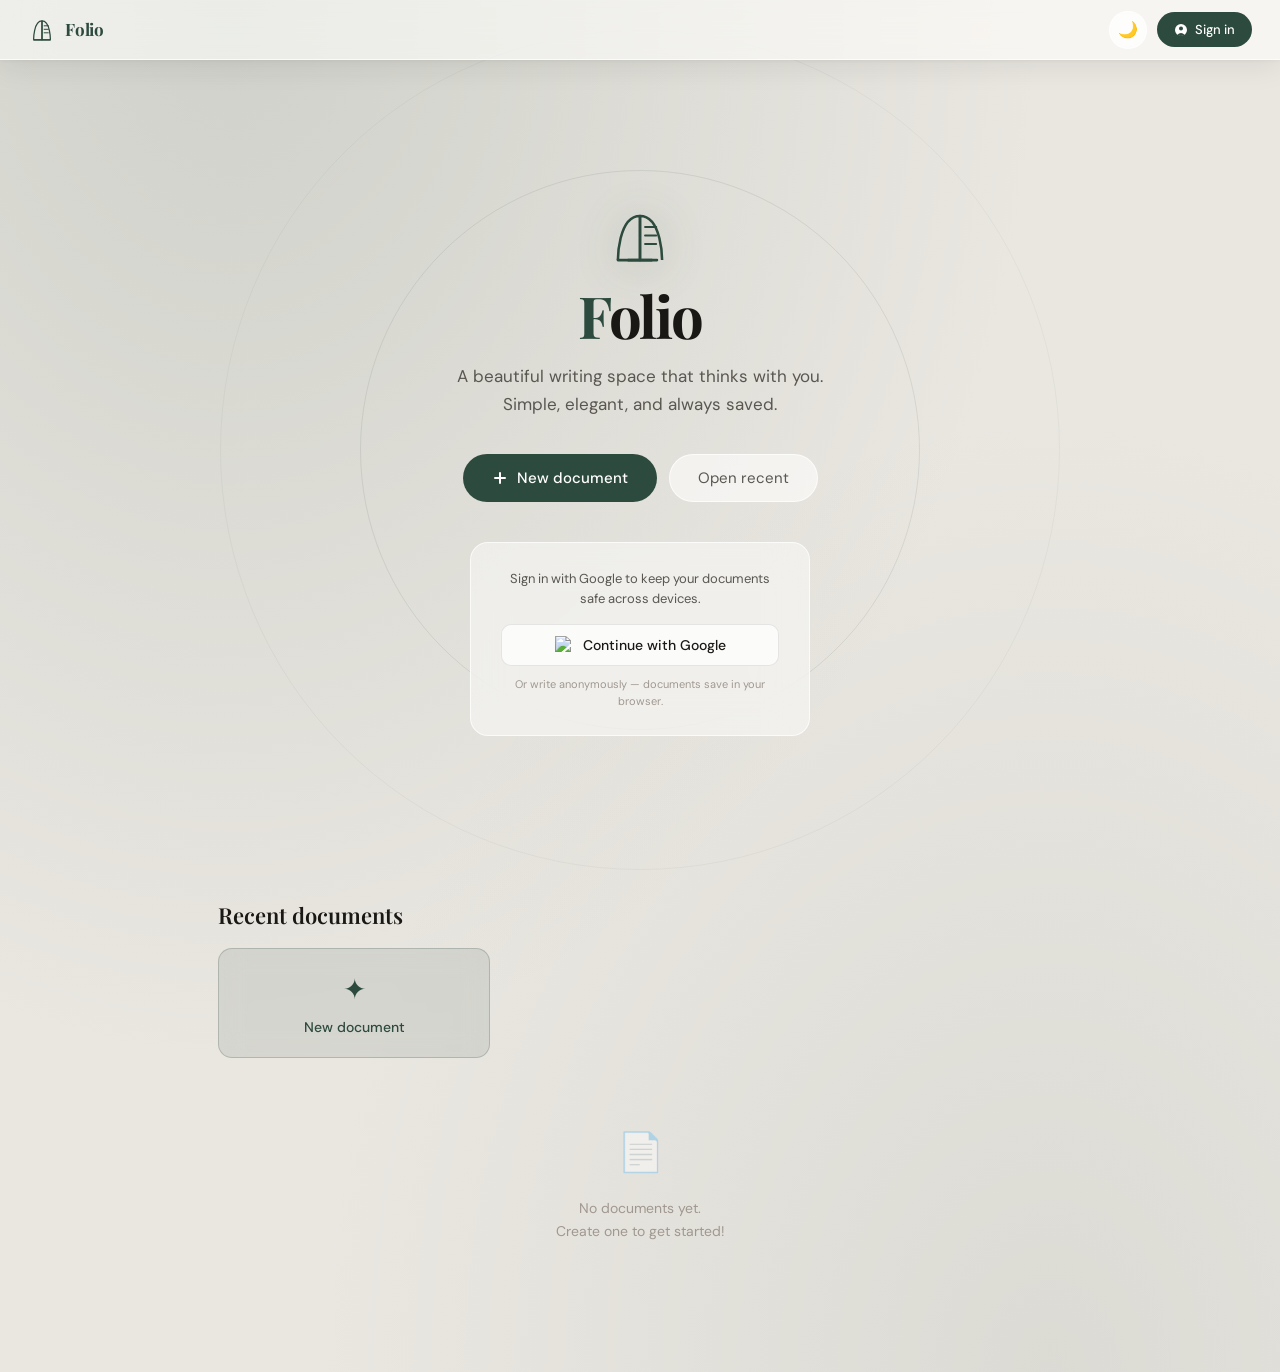
==== commit ea33cdc0: "Update index.html" ====
--- a/index.html
+++ b/index.html
@@ -3,11 +3,11 @@
 <head>
 <meta charset="UTF-8">
 <meta name="viewport" content="width=device-width, initial-scale=1.0">
-<meta name="description" content="Folio — A beautiful, minimal document editor for writers.">
+<meta name="description" content="Folio — A beautiful, minimal document editor for writers. made by ardy/Oleksandr Lahoza.">
 <meta property="og:title" content="Folio">
-<meta property="og:description" content="A beautiful writing space that goes wherever you do.">
+<meta property="og:description" content="A beautiful writing space and it's better than Google docs!">
 <meta property="og:type" content="website">
-<title>Folio — Beautiful Writing</title>
+<title>Folio — better than Google Writing</title>
 <link rel="stylesheet" href="style.css">
 
 <!-- Firebase compat SDK -->
--- a/style.css
+++ b/style.css
@@ -0,0 +1,463 @@
+/* =====================================================
+   FOLIO — style.css
+   Shared styles for index.html + editor.html
+   ===================================================== */
+
+@import url('https://fonts.googleapis.com/css2?family=Lora:ital,wght@0,400;0,500;0,600;1,400&family=DM+Sans:opsz,wght@9..40,300;9..40,400;9..40,500&family=Playfair+Display:wght@600;700&display=swap');
+
+/* ---- CSS VARIABLES ---- */
+:root {
+  --toolbar-h: 52px;
+  --title-bar-h: 58px;
+  --bg: #eae7e1;
+  --glass: rgba(255,255,255,0.58);
+  --glass-hover: rgba(255,255,255,0.82);
+  --glass-border: rgba(255,255,255,0.72);
+  --glass-shadow: 0 4px 32px rgba(0,0,0,0.09), 0 1px 4px rgba(0,0,0,0.05);
+  --ink: #1a1814;
+  --ink-2: #5a5751;
+  --ink-3: #a09890;
+  --accent: #2d4a3e;
+  --accent-rgb: 45, 74, 62;
+  --accent-light: rgba(45,74,62,0.1);
+  --divider: rgba(0,0,0,0.09);
+  --page-bg: rgba(253,251,249,0.92);
+  --bar-bg: rgba(234,231,225,0.85);
+  --card-bg: rgba(255,255,255,0.46);
+  --card-hover: rgba(255,255,255,0.72);
+  --success: #27ae60;
+  --warn: #e67e22;
+  --danger: #c0392b;
+}
+
+[data-theme="dark"] {
+  --bg: #111009;
+  --glass: rgba(24,21,17,0.88);
+  --glass-hover: rgba(36,32,26,0.95);
+  --glass-border: rgba(255,255,255,0.07);
+  --glass-shadow: 0 4px 40px rgba(0,0,0,0.55), 0 1px 6px rgba(0,0,0,0.35);
+  --ink: #e6e1db;
+  --ink-2: #8c8680;
+  --ink-3: #504c46;
+  --accent: #7ecfa4;
+  --accent-rgb: 126, 207, 164;
+  --accent-light: rgba(126,207,164,0.13);
+  --divider: rgba(255,255,255,0.07);
+  --page-bg: rgba(16,13,10,0.94);
+  --bar-bg: rgba(14,12,9,0.92);
+  --card-bg: rgba(30,26,20,0.7);
+  --card-hover: rgba(42,38,30,0.9);
+  --success: #2ecc71;
+  --warn: #f39c12;
+  --danger: #e74c3c;
+}
+
+/* ---- RESET ---- */
+*, *::before, *::after { box-sizing: border-box; margin: 0; padding: 0; -webkit-tap-highlight-color: transparent; }
+html { scroll-behavior: smooth; }
+body {
+  font-family: 'DM Sans', sans-serif;
+  background-color: var(--bg);
+  background-image:
+    radial-gradient(ellipse at 18% 0%, rgba(var(--accent-rgb),0.14) 0%, transparent 55%),
+    radial-gradient(ellipse at 82% 100%, rgba(var(--accent-rgb),0.08) 0%, transparent 50%);
+  min-height: 100vh;
+  color: var(--ink);
+  overflow-x: hidden;
+  transition: background-color 0.35s ease, color 0.35s ease;
+}
+::selection { background: rgba(var(--accent-rgb),0.22); }
+::-webkit-scrollbar { width: 6px; height: 6px; }
+::-webkit-scrollbar-track { background: transparent; }
+::-webkit-scrollbar-thumb { background: var(--divider); border-radius: 6px; }
+
+/* =====================================================
+   SHARED COMPONENTS
+   ===================================================== */
+.pill-btn {
+  display: inline-flex; align-items: center; gap: 7px;
+  padding: 8px 16px; border-radius: 100px;
+  border: 1px solid var(--glass-border); background: var(--glass);
+  color: var(--ink-2); font-family: 'DM Sans', sans-serif;
+  font-size: 13px; font-weight: 400; cursor: pointer;
+  transition: all 0.2s ease; white-space: nowrap;
+  backdrop-filter: blur(10px); -webkit-backdrop-filter: blur(10px);
+  text-decoration: none; user-select: none;
+}
+.pill-btn:hover { background: var(--glass-hover); color: var(--ink); transform: translateY(-1px); box-shadow: 0 2px 16px rgba(var(--accent-rgb),0.15); }
+.pill-btn:active { transform: translateY(0); }
+.pill-btn.primary { background: var(--accent); color: #fff; border-color: transparent; font-weight: 500; }
+.pill-btn.primary:hover { filter: brightness(1.12); color: #fff; box-shadow: 0 4px 20px rgba(var(--accent-rgb),0.4); }
+
+#toast {
+  position: fixed; bottom: 56px; left: 50%;
+  transform: translateX(-50%) translateY(20px);
+  background: var(--ink); color: var(--bg);
+  padding: 10px 22px; border-radius: 100px;
+  font-size: 13px; z-index: 9999; opacity: 0;
+  transition: all 0.3s cubic-bezier(0.34,1.56,0.64,1);
+  pointer-events: none; white-space: nowrap;
+  box-shadow: 0 4px 24px rgba(0,0,0,0.22);
+}
+#toast.show { opacity: 1; transform: translateX(-50%) translateY(0); }
+
+.modal-overlay {
+  display: none; position: fixed; inset: 0;
+  background: rgba(0,0,0,0.38); z-index: 800;
+  align-items: center; justify-content: center;
+  backdrop-filter: blur(7px); -webkit-backdrop-filter: blur(7px);
+}
+.modal-overlay.open { display: flex; }
+.modal {
+  background: var(--page-bg);
+  backdrop-filter: blur(40px) saturate(160%); -webkit-backdrop-filter: blur(40px) saturate(160%);
+  border: 1px solid var(--glass-border); border-radius: 20px;
+  box-shadow: 0 20px 80px rgba(0,0,0,0.18);
+  padding: 32px; width: 90%; max-width: 460px;
+  animation: modal-in 0.28s cubic-bezier(0.34,1.4,0.64,1);
+}
+@keyframes modal-in { from { opacity:0; transform: translateY(16px) scale(0.96); } to { opacity:1; transform:none; } }
+.modal h3 { font-family: 'Playfair Display', serif; font-size: 19px; font-weight: 600; margin-bottom: 6px; }
+.modal p { font-size: 13px; color: var(--ink-2); margin-bottom: 20px; line-height: 1.65; }
+.modal-field {
+  width: 100%; padding: 11px 15px; border: 1px solid var(--divider); border-radius: 10px;
+  background: var(--card-bg); font-family: 'DM Sans', sans-serif; font-size: 14px;
+  color: var(--ink); outline: none; margin-bottom: 12px;
+  transition: border-color 0.2s, box-shadow 0.2s;
+}
+.modal-field:focus { border-color: var(--accent); box-shadow: 0 0 0 3px var(--accent-light); }
+.modal-actions { display: flex; gap: 10px; justify-content: flex-end; margin-top: 10px; }
+.modal-link-box { display: flex; gap: 8px; margin-bottom: 18px; }
+.modal-link-box input {
+  flex: 1; padding: 10px 13px; border: 1px solid var(--divider); border-radius: 10px;
+  background: var(--card-bg); font-size: 12px; color: var(--ink-2); outline: none;
+  font-family: 'DM Sans', sans-serif; overflow: hidden; text-overflow: ellipsis;
+}
+.modal-link-box input:focus { border-color: var(--accent); outline: none; }
+.modal-section { margin-bottom: 18px; }
+.modal-section label {
+  display: block; font-size: 11px; font-weight: 500; text-transform: uppercase;
+  letter-spacing: 0.07em; color: var(--ink-3); margin-bottom: 10px;
+}
+.export-grid { display: grid; grid-template-columns: 1fr 1fr; gap: 10px; }
+.export-opt {
+  padding: 16px; border: 1px solid var(--divider); border-radius: 12px;
+  background: var(--card-bg); cursor: pointer; transition: all 0.18s; text-align: center;
+}
+.export-opt:hover { background: var(--card-hover); border-color: rgba(var(--accent-rgb),0.4); transform: translateY(-2px); }
+.export-opt .eo-icon { font-size: 22px; margin-bottom: 6px; }
+.export-opt .eo-title { font-size: 13px; font-weight: 500; color: var(--ink); margin-bottom: 3px; }
+.export-opt .eo-desc { font-size: 11px; color: var(--ink-3); }
+.tb-divider { width: 1px; height: 22px; background: var(--divider); margin: 0 5px; flex-shrink: 0; }
+
+/* ---- LOGO SVG ---- */
+.folio-logo-wrap { display: flex; align-items: center; gap: 9px; text-decoration: none; user-select: none; cursor: pointer; }
+.folio-logo-mark { width: 28px; height: 28px; flex-shrink: 0; }
+.folio-logo-text { font-family: 'Playfair Display', serif; font-size: 17px; font-weight: 700; color: var(--accent); letter-spacing: -0.01em; line-height: 1; }
+.logo-page { stroke-dasharray: 130; stroke-dashoffset: 130; }
+.logo-spine { stroke-dasharray: 46; stroke-dashoffset: 46; }
+.logo-line { stroke-dasharray: 30; stroke-dashoffset: 30; }
+.logo-animate .logo-page { animation: logo-draw 0.7s 0.1s cubic-bezier(0.4,0,0.2,1) forwards; }
+.logo-animate .logo-spine { animation: logo-draw 0.5s 0.55s ease forwards; }
+.logo-animate .logo-line-1 { animation: logo-draw 0.4s 0.8s ease forwards; }
+.logo-animate .logo-line-2 { animation: logo-draw 0.4s 0.95s ease forwards; }
+.logo-animate .logo-line-3 { animation: logo-draw 0.4s 1.1s ease forwards; }
+@keyframes logo-draw { to { stroke-dashoffset: 0; } }
+
+/* =====================================================
+   HOME PAGE
+   ===================================================== */
+#home-nav {
+  position: fixed; top: 0; left: 0; right: 0; height: 60px; z-index: 200;
+  background: var(--glass); backdrop-filter: blur(24px) saturate(160%);
+  -webkit-backdrop-filter: blur(24px) saturate(160%);
+  border-bottom: 1px solid var(--glass-border); box-shadow: var(--glass-shadow);
+  display: flex; align-items: center; padding: 0 28px; gap: 16px; transition: background 0.3s;
+}
+#home-nav .nav-right { margin-left: auto; display: flex; align-items: center; gap: 10px; }
+.theme-toggle {
+  width: 38px; height: 38px; border: 1px solid var(--glass-border); border-radius: 50%;
+  background: var(--glass); display: flex; align-items: center; justify-content: center;
+  cursor: pointer; font-size: 16px; transition: all 0.2s; flex-shrink: 0;
+  backdrop-filter: blur(10px);
+}
+.theme-toggle:hover { background: var(--glass-hover); transform: scale(1.08) rotate(15deg); }
+.user-chip {
+  display: flex; align-items: center; gap: 8px; padding: 5px 14px 5px 5px;
+  border-radius: 100px; border: 1px solid var(--glass-border); background: var(--glass);
+  cursor: pointer; transition: all 0.2s; font-size: 13px; color: var(--ink-2);
+  backdrop-filter: blur(10px);
+}
+.user-chip:hover { background: var(--glass-hover); color: var(--ink); }
+.user-chip img, .avatar-placeholder {
+  width: 26px; height: 26px; border-radius: 50%; object-fit: cover; flex-shrink: 0;
+}
+.avatar-placeholder {
+  background: var(--accent-light); color: var(--accent);
+  display: flex; align-items: center; justify-content: center;
+  font-size: 11px; font-weight: 700;
+}
+#user-chip-name { max-width: 120px; overflow: hidden; text-overflow: ellipsis; white-space: nowrap; }
+
+/* HERO */
+#home-hero {
+  min-height: 100vh; display: flex; flex-direction: column; align-items: center;
+  justify-content: center; padding: 100px 20px 60px; text-align: center; position: relative;
+}
+#home-hero::before {
+  content: ''; position: absolute; width: 560px; height: 560px; border-radius: 50%;
+  border: 1px solid rgba(var(--accent-rgb),0.1); top: 50%; left: 50%;
+  transform: translate(-50%,-50%); pointer-events: none;
+  animation: ring-spin 28s linear infinite;
+}
+#home-hero::after {
+  content: ''; position: absolute; width: 840px; height: 840px; border-radius: 50%;
+  border: 1px solid rgba(var(--accent-rgb),0.05); top: 50%; left: 50%;
+  transform: translate(-50%,-50%); pointer-events: none;
+  animation: ring-spin 50s linear infinite reverse;
+}
+@keyframes ring-spin { to { transform: translate(-50%,-50%) rotate(360deg); } }
+
+.hero-content { position: relative; z-index: 1; }
+.hero-logo-wrap {
+  display: flex; flex-direction: column; align-items: center; gap: 14px; margin-bottom: 18px;
+  opacity: 0; transform: translateY(22px); animation: fade-up 0.8s 0.1s cubic-bezier(0.34,1.2,0.64,1) forwards;
+}
+.hero-logo-mark { width: 68px; height: 68px; filter: drop-shadow(0 4px 22px rgba(var(--accent-rgb),0.38)); }
+.hero-title { font-family: 'Playfair Display', serif; font-size: 58px; font-weight: 700; color: var(--ink); letter-spacing: -0.035em; line-height: 1; }
+.hero-title .accent-char { color: var(--accent); }
+.hero-tagline {
+  font-size: 17px; color: var(--ink-2); line-height: 1.65; max-width: 430px; margin: 0 auto 36px;
+  opacity: 0; animation: fade-up 0.7s 0.5s ease forwards;
+}
+.hero-actions {
+  display: flex; gap: 12px; flex-wrap: wrap; justify-content: center; margin-bottom: 40px;
+  opacity: 0; animation: fade-up 0.7s 0.7s ease forwards;
+}
+.hero-actions .pill-btn { padding: 13px 28px; font-size: 15px; }
+@keyframes fade-up { from { opacity:0; transform:translateY(18px); } to { opacity:1; transform:translateY(0); } }
+
+/* SIGN-IN CARD */
+#sign-in-card {
+  padding: 26px 30px; background: var(--card-bg); border: 1px solid var(--glass-border);
+  border-radius: 18px; backdrop-filter: blur(20px); text-align: center;
+  max-width: 340px; width: 100%; margin: 0 auto;
+  opacity: 0; animation: fade-up 0.7s 0.9s ease forwards;
+}
+#sign-in-card p { font-size: 13px; color: var(--ink-2); margin-bottom: 16px; line-height: 1.5; }
+.google-btn {
+  display: flex; align-items: center; justify-content: center; gap: 10px; width: 100%;
+  padding: 11px 20px; border: 1px solid var(--divider); border-radius: 10px;
+  background: var(--card-hover); color: var(--ink); font-family: 'DM Sans', sans-serif;
+  font-size: 14px; font-weight: 500; cursor: pointer; transition: all 0.2s;
+}
+.google-btn:hover { box-shadow: 0 2px 16px rgba(0,0,0,0.13); transform: translateY(-1px); background: var(--glass-hover); }
+.google-btn img { width: 18px; height: 18px; }
+
+/* RECENT DOCS */
+#recent-section { padding: 0 28px 80px; max-width: 900px; margin: 0 auto; width: 100%; }
+#recent-section h2 {
+  font-family: 'Playfair Display', serif; font-size: 22px; font-weight: 600;
+  color: var(--ink); margin-bottom: 18px; opacity: 0; animation: fade-up 0.7s 1.1s ease forwards;
+}
+.docs-grid { display: grid; grid-template-columns: repeat(auto-fill, minmax(220px, 1fr)); gap: 14px; }
+.doc-card {
+  background: var(--card-bg); border: 1px solid var(--glass-border); border-radius: 14px;
+  padding: 18px; cursor: pointer; transition: all 0.22s; backdrop-filter: blur(12px);
+  text-decoration: none; display: flex; flex-direction: column; gap: 6px; min-height: 110px;
+  position: relative; overflow: hidden; opacity: 0; animation: fade-up 0.6s ease forwards;
+}
+.doc-card::before {
+  content: ''; position: absolute; top: 0; left: 0; right: 0; height: 2px;
+  background: linear-gradient(90deg, transparent, rgba(var(--accent-rgb),0.6), transparent);
+  opacity: 0; transition: opacity 0.2s;
+}
+.doc-card:hover { background: var(--card-hover); transform: translateY(-3px); box-shadow: 0 8px 32px rgba(0,0,0,0.12); }
+.doc-card:hover::before { opacity: 1; }
+.doc-card-icon { font-size: 20px; }
+.doc-card-title { font-size: 14px; font-weight: 500; color: var(--ink); white-space: nowrap; overflow: hidden; text-overflow: ellipsis; }
+.doc-card-meta { font-size: 11px; color: var(--ink-3); }
+.doc-card-preview { font-size: 12px; color: var(--ink-3); display: -webkit-box; -webkit-line-clamp: 2; -webkit-box-orient: vertical; overflow: hidden; line-height: 1.5; }
+.new-doc-card {
+  background: var(--accent-light); border-color: rgba(var(--accent-rgb),0.22);
+  align-items: center; justify-content: center; color: var(--accent); font-weight: 500; font-size: 14px; gap: 10px;
+}
+.new-doc-card:hover { background: rgba(var(--accent-rgb),0.18); box-shadow: 0 8px 32px rgba(var(--accent-rgb),0.18); }
+.empty-state { grid-column:1/-1; text-align:center; padding:48px 20px; color:var(--ink-3); font-size:14px; line-height:1.7; }
+.empty-state-icon { font-size:38px; margin-bottom:12px; opacity:0.45; }
+
+/* =====================================================
+   EDITOR PAGE
+   ===================================================== */
+#title-bar {
+  position: fixed; top: 0; left: 0; right: 0; height: var(--title-bar-h); z-index: 200;
+  background: var(--glass); backdrop-filter: blur(24px) saturate(160%);
+  -webkit-backdrop-filter: blur(24px) saturate(160%);
+  border-bottom: 1px solid var(--glass-border); box-shadow: var(--glass-shadow);
+  display: flex; align-items: center; padding: 0 16px; gap: 10px; transition: background 0.3s;
+}
+.back-btn {
+  width: 32px; height: 32px; display: flex; align-items: center; justify-content: center;
+  border-radius: 8px; border: 1px solid var(--divider); background: transparent;
+  color: var(--ink-2); cursor: pointer; transition: all 0.18s; flex-shrink: 0; text-decoration: none;
+}
+.back-btn:hover { background: var(--glass-hover); color: var(--ink); }
+#doc-title-input {
+  flex: 1; background: transparent; border: none; outline: none;
+  font-family: 'DM Sans', sans-serif; font-size: 15px; font-weight: 400;
+  color: var(--ink); caret-color: var(--accent); padding: 7px 10px; border-radius: 8px;
+  transition: background 0.2s; min-width: 0;
+}
+#doc-title-input::placeholder { color: var(--ink-3); font-style: italic; }
+#doc-title-input:focus { background: rgba(var(--accent-rgb),0.06); }
+#save-indicator {
+  font-size: 12px; color: var(--ink-3); white-space: nowrap;
+  display: flex; align-items: center; gap: 5px;
+}
+.save-dot { width: 6px; height: 6px; border-radius: 50%; background: var(--success); transition: background 0.3s; }
+.saving .save-dot { background: var(--warn); animation: blink 1s infinite; }
+@keyframes blink { 0%,100%{opacity:1} 50%{opacity:0.3} }
+.title-bar-right { display: flex; gap: 8px; flex-shrink: 0; align-items: center; }
+
+#toolbar-wrap {
+  position: fixed; top: var(--title-bar-h); left: 0; right: 0; z-index: 190;
+  background: var(--bar-bg); backdrop-filter: blur(20px) saturate(140%);
+  -webkit-backdrop-filter: blur(20px) saturate(140%);
+  border-bottom: 1px solid var(--divider); overflow-x: auto; overflow-y: hidden; scrollbar-width: none;
+  transition: background 0.3s;
+}
+#toolbar-wrap::-webkit-scrollbar { display: none; }
+#toolbar { display: flex; align-items: center; height: var(--toolbar-h); padding: 0 14px; gap: 2px; min-width: max-content; }
+.tb-btn {
+  width: 34px; height: 34px; display: flex; align-items: center; justify-content: center;
+  border: none; background: transparent; border-radius: 7px; cursor: pointer;
+  color: var(--ink-2); font-size: 13px; font-family: 'DM Sans', sans-serif;
+  transition: all 0.15s; flex-shrink: 0; position: relative;
+}
+.tb-btn:hover { background: var(--accent-light); color: var(--accent); }
+.tb-btn.active { background: var(--accent-light); color: var(--accent); }
+.tb-btn svg { pointer-events: none; }
+.tb-select {
+  height: 30px; padding: 0 24px 0 8px; border: 1px solid var(--divider);
+  border-radius: 7px; background: var(--card-bg); color: var(--ink);
+  font-family: 'DM Sans', sans-serif; font-size: 13px; cursor: pointer; outline: none; flex-shrink: 0;
+  appearance: none; -webkit-appearance: none;
+  background-image: url("data:image/svg+xml,%3Csvg width='10' height='6' viewBox='0 0 10 6' fill='none' xmlns='http://www.w3.org/2000/svg'%3E%3Cpath d='M1 1L5 5L9 1' stroke='%235a5751' stroke-width='1.5' stroke-linecap='round'/%3E%3C/svg%3E");
+  background-repeat: no-repeat; background-position: right 7px center;
+  transition: border-color 0.15s;
+}
+.tb-select:focus { border-color: var(--accent); }
+#font-size-input {
+  width: 46px; height: 30px; padding: 0 6px; border: 1px solid var(--divider); border-radius: 7px;
+  background: var(--card-bg); color: var(--ink); font-family: 'DM Sans', sans-serif;
+  font-size: 13px; text-align: center; outline: none; flex-shrink: 0; transition: border-color 0.15s;
+}
+#font-size-input:focus { border-color: var(--accent); }
+#color-btn { overflow: visible; }
+#color-indicator {
+  position: absolute; bottom: 4px; left: 50%; transform: translateX(-50%);
+  width: 16px; height: 3px; border-radius: 2px; background: var(--ink); pointer-events: none;
+}
+#text-color-picker, #highlight-color-picker { position: absolute; width: 0; height: 0; opacity: 0; pointer-events: none; }
+
+#page-area {
+  padding-top: calc(var(--title-bar-h) + var(--toolbar-h) + 36px);
+  padding-bottom: 80px; display: flex; justify-content: center;
+}
+#page {
+  width: 100%; max-width: 840px; background: var(--page-bg);
+  backdrop-filter: blur(28px) saturate(150%); -webkit-backdrop-filter: blur(28px) saturate(150%);
+  border: 1px solid var(--glass-border); border-radius: 18px;
+  box-shadow: var(--glass-shadow), 0 0 0 1px rgba(255,255,255,0.14) inset;
+  margin: 0 18px; min-height: calc(100vh - var(--title-bar-h) - var(--toolbar-h) - 64px);
+  padding: 72px 80px; transition: background 0.3s;
+}
+#editor {
+  outline: none; font-family: 'Lora', serif; font-size: 17px; line-height: 1.9;
+  color: var(--ink); caret-color: var(--accent); min-height: 500px;
+  word-break: break-word; transition: color 0.3s;
+}
+#editor:empty::before { content: attr(data-placeholder); color: var(--ink-3); pointer-events: none; font-style: italic; }
+#editor h1 { font-family: 'Playfair Display', serif; font-size: 2.1em; line-height: 1.2; margin: 0.7em 0 0.3em; font-weight: 700; }
+#editor h2 { font-family: 'Playfair Display', serif; font-size: 1.55em; line-height: 1.3; margin: 0.7em 0 0.3em; font-weight: 600; }
+#editor h3 { font-size: 1.22em; line-height: 1.4; margin: 0.55em 0 0.25em; font-weight: 500; }
+#editor p { margin: 0 0 0.55em; }
+#editor ul, #editor ol { padding-left: 1.7em; margin: 0.5em 0 0.7em; }
+#editor li { margin: 0.22em 0; }
+#editor blockquote { border-left: 3px solid rgba(var(--accent-rgb),0.55); padding-left: 1.1em; margin: 1em 0; color: var(--ink-2); font-style: italic; }
+#editor pre { background: var(--accent-light); border: 1px solid rgba(var(--accent-rgb),0.15); border-radius: 8px; padding: 14px 18px; font-family: 'Courier New', monospace; font-size: 14px; overflow-x: auto; margin: 0.8em 0; }
+#editor a { color: var(--accent); text-decoration: underline; text-underline-offset: 2px; }
+#editor table { border-collapse: collapse; width: 100%; margin: 1.1em 0; font-family: 'DM Sans', sans-serif; font-size: 14px; }
+#editor td, #editor th { border: 1px solid var(--divider); padding: 9px 13px; text-align: left; }
+#editor th { background: var(--accent-light); font-weight: 500; color: var(--accent); }
+#editor hr { border: none; border-top: 1px solid var(--divider); margin: 1.8em 0; }
+#editor img { max-width: 100%; border-radius: 10px; display: block; margin: 1em 0; box-shadow: 0 4px 16px rgba(0,0,0,0.1); }
+
+/* Focus mode */
+body.focus-mode #toolbar-wrap,
+body.focus-mode #title-bar { opacity: 0; pointer-events: none; transition: opacity 0.4s; }
+body.focus-mode:hover #toolbar-wrap,
+body.focus-mode:hover #title-bar { opacity: 1; pointer-events: auto; }
+
+#status-bar {
+  position: fixed; bottom: 0; left: 0; right: 0; height: 34px;
+  background: var(--glass); backdrop-filter: blur(16px); -webkit-backdrop-filter: blur(16px);
+  border-top: 1px solid var(--divider); display: flex; align-items: center;
+  justify-content: center; gap: 24px; font-size: 12px; color: var(--ink-3);
+  z-index: 100; letter-spacing: 0.02em; transition: background 0.3s;
+}
+#status-bar .stat { display: flex; align-items: center; gap: 4px; }
+#status-bar .stat strong { color: var(--ink-2); }
+#status-bar .stat.clickable { cursor: pointer; }
+#status-bar .stat.clickable:hover { color: var(--accent); }
+
+#find-bar {
+  display: none; position: fixed; top: calc(var(--title-bar-h) + var(--toolbar-h));
+  right: 18px; z-index: 250; background: var(--page-bg);
+  backdrop-filter: blur(24px); -webkit-backdrop-filter: blur(24px);
+  border: 1px solid var(--glass-border); border-top: none; border-radius: 0 0 14px 14px;
+  padding: 14px 16px; box-shadow: var(--glass-shadow); min-width: 295px;
+}
+#find-bar.open { display: block; animation: find-down 0.2s ease; }
+@keyframes find-down { from { opacity:0; transform: translateY(-8px); } }
+#find-bar input {
+  width: 100%; padding: 8px 11px; border: 1px solid var(--divider); border-radius: 8px;
+  background: var(--card-bg); font-family: 'DM Sans', sans-serif; font-size: 13px;
+  color: var(--ink); outline: none; margin-bottom: 7px; transition: border-color 0.2s;
+}
+#find-bar input:focus { border-color: var(--accent); }
+.find-row { display: flex; gap: 5px; align-items: center; }
+.find-row span { font-size: 11px; color: var(--ink-3); flex: 1; }
+.find-btn {
+  padding: 5px 9px; border: 1px solid var(--divider); border-radius: 6px;
+  background: var(--card-bg); font-size: 12px; cursor: pointer;
+  font-family: 'DM Sans', sans-serif; color: var(--ink-2); transition: all 0.15s; white-space: nowrap;
+}
+.find-btn:hover { background: var(--accent-light); color: var(--accent); }
+
+#context-menu {
+  display: none; position: fixed; z-index: 1000; background: var(--page-bg);
+  backdrop-filter: blur(24px); -webkit-backdrop-filter: blur(24px);
+  border: 1px solid var(--glass-border); border-radius: 13px;
+  box-shadow: 0 12px 48px rgba(0,0,0,0.18); padding: 6px; min-width: 165px;
+  animation: modal-in 0.15s ease;
+}
+.cm-item {
+  padding: 9px 13px; border-radius: 7px; font-size: 13px; color: var(--ink-2);
+  cursor: pointer; transition: background 0.1s; display: flex; align-items: center; gap: 9px;
+}
+.cm-item:hover { background: var(--accent-light); color: var(--ink); }
+.cm-sep { height: 1px; background: var(--divider); margin: 4px 0; }
+
+@media print {
+  #title-bar, #toolbar-wrap, #status-bar, #find-bar { display: none !important; }
+  body { background: white !important; }
+  #page-area { padding: 0 !important; }
+  #page { background: white !important; box-shadow: none !important; border: none !important; border-radius: 0 !important; margin: 0 !important; max-width: 100% !important; padding: 40px 60px !important; }
+}
+@media (max-width: 740px) {
+  #page { padding: 36px 22px; border-radius: 12px; margin: 0 10px; }
+  .hero-title { font-size: 38px; }
+  #recent-section { padding: 0 16px 80px; }
+  .hide-mobile { display: none !important; }
+}
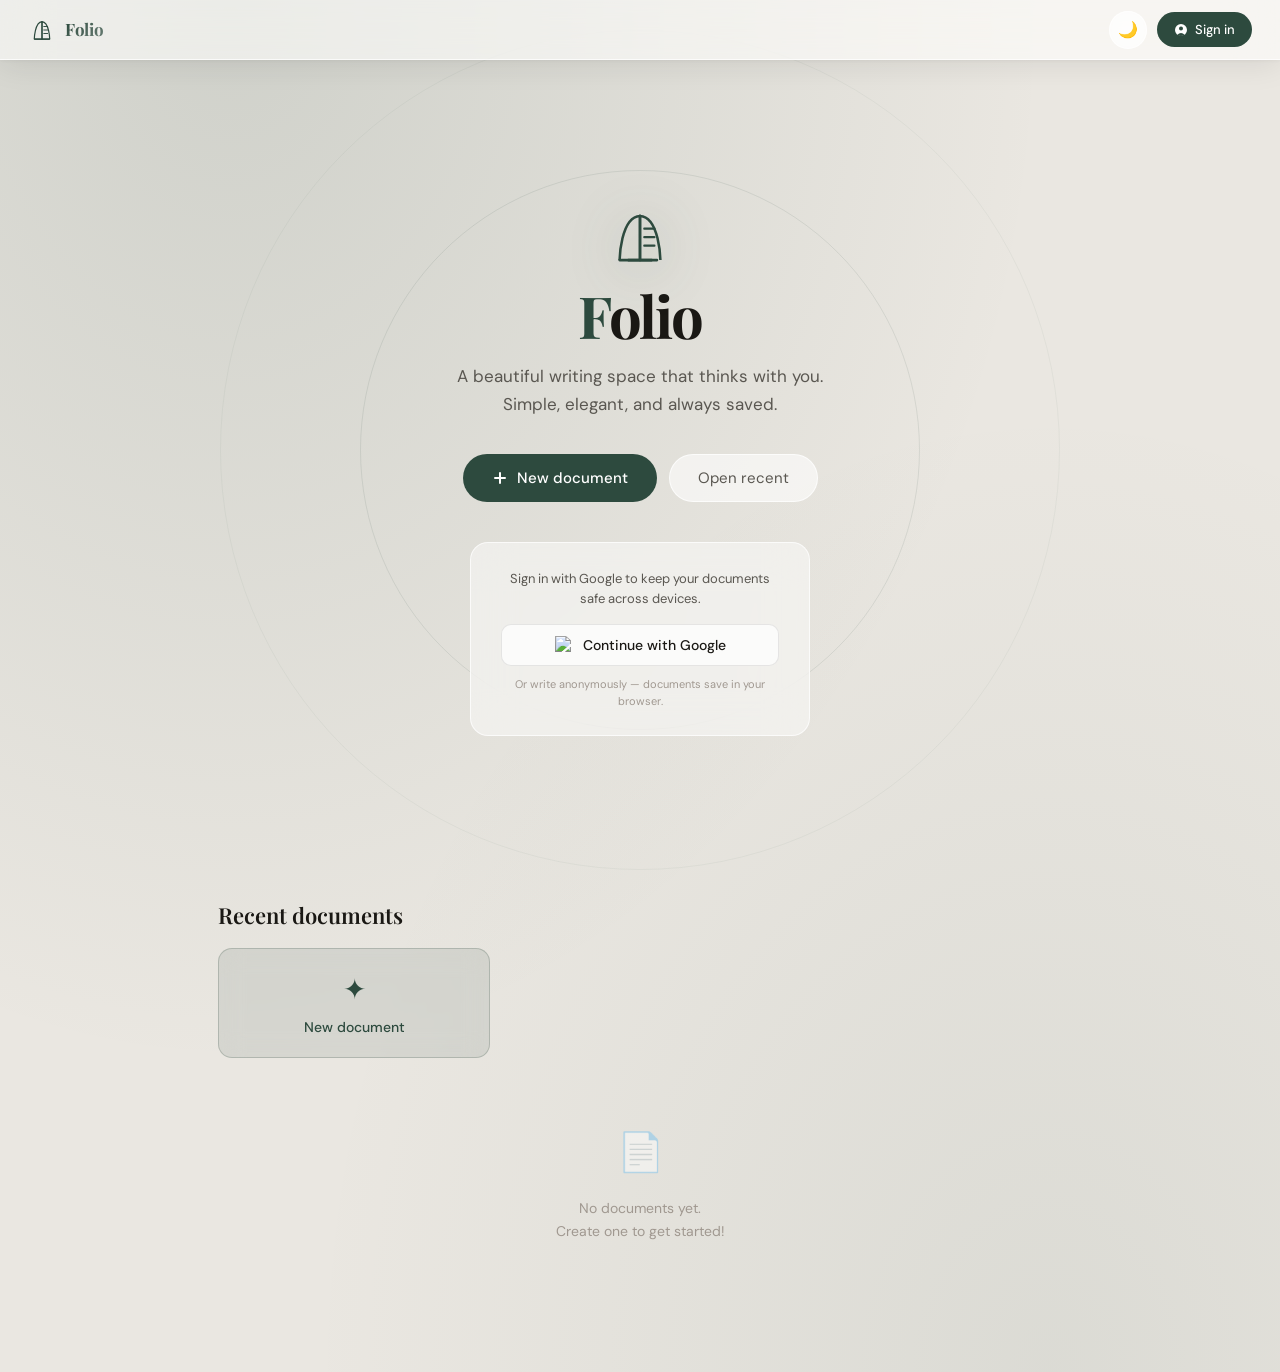
==== commit 9c6620b1: "Add files via upload" ====
--- a/index.html
+++ b/index.html
@@ -22,12 +22,12 @@
   <a class="folio-logo-wrap" href="index.html" aria-label="Folio Home">
     <span class="folio-logo-mark" style="color:var(--accent);display:inline-flex;">
       <svg width="28" height="28" viewBox="0 0 40 40" fill="none" xmlns="http://www.w3.org/2000/svg">
-        <path class="logo-page" d="M8 34 C8 34 8 7 20 7 C20 7 20 34 20 34 Z" stroke="currentColor" stroke-width="1.8" stroke-linejoin="round" fill="none"/>
-        <path class="logo-page" d="M32 34 C32 34 32 7 20 7 C20 7 20 34 20 34 Z" stroke="currentColor" stroke-width="1.8" stroke-linejoin="round" fill="none"/>
-        <path class="logo-spine" d="M8 34 L32 34" stroke="currentColor" stroke-width="1.8" stroke-linecap="round"/>
-        <path class="logo-line logo-line-1" d="M23 14 L29 14" stroke="currentColor" stroke-width="1.4" stroke-linecap="round"/>
-        <path class="logo-line logo-line-2" d="M23 19 L29 19" stroke="currentColor" stroke-width="1.4" stroke-linecap="round"/>
-        <path class="logo-line logo-line-3" d="M23 24 L29 24" stroke="currentColor" stroke-width="1.4" stroke-linecap="round"/>
+        <path class="logo-page" d="M9 33 C9 33 9.5 9 20 8 C20 8 20 33 20 33 Z" stroke="currentColor" stroke-width="1.7" stroke-linejoin="round" fill="none"/>
+        <path class="logo-page" d="M31 33 C31 33 30.5 9 20 8 C20 8 20 33 20 33 Z" stroke="currentColor" stroke-width="1.7" stroke-linejoin="round" fill="none"/>
+        <path class="logo-spine" d="M9 33 L31 33" stroke="currentColor" stroke-width="1.7" stroke-linecap="round"/>
+        <path class="logo-line logo-line-1" d="M22.5 15 L28 15" stroke="currentColor" stroke-width="1.35" stroke-linecap="round"/>
+        <path class="logo-line logo-line-2" d="M22.5 20 L28 20" stroke="currentColor" stroke-width="1.35" stroke-linecap="round"/>
+        <path class="logo-line logo-line-3" d="M22.5 25 L28 25" stroke="currentColor" stroke-width="1.35" stroke-linecap="round"/>
       </svg>
     </span>
     <span class="folio-logo-text">Folio</span>
@@ -75,12 +75,12 @@
   <div class="hero-content">
     <div class="hero-logo-wrap">
       <svg class="hero-logo-mark" viewBox="0 0 80 80" fill="none" xmlns="http://www.w3.org/2000/svg" style="color:var(--accent)">
-        <path class="logo-page" d="M14 66 C14 66 14 14 40 14 C40 14 40 66 40 66 Z" stroke="currentColor" stroke-width="3" stroke-linejoin="round" fill="none"/>
-        <path class="logo-page" d="M66 66 C66 66 66 14 40 14 C40 14 40 66 40 66 Z" stroke="currentColor" stroke-width="3" stroke-linejoin="round" fill="none"/>
-        <path class="logo-spine" d="M14 66 L66 66" stroke="currentColor" stroke-width="3" stroke-linecap="round"/>
-        <path class="logo-line logo-line-1" d="M46 27 L59 27" stroke="currentColor" stroke-width="2.5" stroke-linecap="round"/>
-        <path class="logo-line logo-line-2" d="M46 37 L59 37" stroke="currentColor" stroke-width="2.5" stroke-linecap="round"/>
-        <path class="logo-line logo-line-3" d="M46 47 L59 47" stroke="currentColor" stroke-width="2.5" stroke-linecap="round"/>
+        <path class="logo-page" d="M16 66 C16 66 17 15 40 14 C40 14 40 66 40 66 Z" stroke="currentColor" stroke-width="3" stroke-linejoin="round" fill="none"/>
+        <path class="logo-page" d="M64 66 C64 66 63 15 40 14 C40 14 40 66 40 66 Z" stroke="currentColor" stroke-width="3" stroke-linejoin="round" fill="none"/>
+        <path class="logo-spine" d="M16 66 L64 66" stroke="currentColor" stroke-width="3" stroke-linecap="round"/>
+        <path class="logo-line logo-line-1" d="M45 29 L57 29" stroke="currentColor" stroke-width="2.5" stroke-linecap="round"/>
+        <path class="logo-line logo-line-2" d="M45 39 L57 39" stroke="currentColor" stroke-width="2.5" stroke-linecap="round"/>
+        <path class="logo-line logo-line-3" d="M45 49 L57 49" stroke="currentColor" stroke-width="2.5" stroke-linecap="round"/>
       </svg>
       <h1 class="hero-title"><span class="accent-char">F</span>olio</h1>
     </div>
@@ -262,8 +262,9 @@
 
   /* ---- LOGO ANIMATION ---- */
   setTimeout(() => {
-    document.querySelectorAll('.folio-logo-mark svg, .hero-logo-mark').forEach(el => el.classList.add('logo-animate'));
-  }, 200);
+    document.querySelectorAll('.folio-logo-mark').forEach(el => el.classList.add('logo-animate'));
+    document.querySelectorAll('.hero-logo-mark').forEach(el => el.classList.add('logo-animate'));
+  }, 150);
 
   // Run initial render (before auth fires)
   renderDocs();
--- a/style.css
+++ b/style.css
@@ -152,17 +152,113 @@
 
 /* ---- LOGO SVG ---- */
 .folio-logo-wrap { display: flex; align-items: center; gap: 9px; text-decoration: none; user-select: none; cursor: pointer; }
-.folio-logo-mark { width: 28px; height: 28px; flex-shrink: 0; }
-.folio-logo-text { font-family: 'Playfair Display', serif; font-size: 17px; font-weight: 700; color: var(--accent); letter-spacing: -0.01em; line-height: 1; }
-.logo-page { stroke-dasharray: 130; stroke-dashoffset: 130; }
-.logo-spine { stroke-dasharray: 46; stroke-dashoffset: 46; }
-.logo-line { stroke-dasharray: 30; stroke-dashoffset: 30; }
-.logo-animate .logo-page { animation: logo-draw 0.7s 0.1s cubic-bezier(0.4,0,0.2,1) forwards; }
-.logo-animate .logo-spine { animation: logo-draw 0.5s 0.55s ease forwards; }
-.logo-animate .logo-line-1 { animation: logo-draw 0.4s 0.8s ease forwards; }
-.logo-animate .logo-line-2 { animation: logo-draw 0.4s 0.95s ease forwards; }
-.logo-animate .logo-line-3 { animation: logo-draw 0.4s 1.1s ease forwards; }
+.folio-logo-mark { width: 28px; height: 28px; flex-shrink: 0; transition: transform 0.35s cubic-bezier(0.34,1.3,0.64,1); }
+.folio-logo-wrap:hover .folio-logo-mark { transform: scale(1.12) rotate(-4deg); }
+.folio-logo-text {
+  font-family: 'Playfair Display', serif; font-size: 17px; font-weight: 700;
+  color: var(--accent); letter-spacing: -0.02em; line-height: 1;
+  background: linear-gradient(135deg, var(--accent) 0%, rgba(var(--accent-rgb),0.7) 100%);
+  -webkit-background-clip: text; -webkit-text-fill-color: transparent; background-clip: text;
+}
+
+/* --- Logo path animation --- */
+.logo-page { stroke-dasharray: 128; stroke-dashoffset: 128; }
+.logo-spine { stroke-dasharray: 44; stroke-dashoffset: 44; }
+.logo-line { stroke-dasharray: 12; stroke-dashoffset: 12; }
+
+/* Nav / small logo */
+.folio-logo-mark.logo-animate .logo-page {
+  animation: logo-draw 0.85s 0.05s cubic-bezier(0.22, 0.61, 0.36, 1) forwards;
+}
+.folio-logo-mark.logo-animate .logo-spine {
+  animation: logo-draw 0.45s 0.68s cubic-bezier(0.22, 0.61, 0.36, 1) forwards;
+}
+.folio-logo-mark.logo-animate .logo-line-1 { animation: logo-draw 0.3s 0.88s cubic-bezier(0.22,0.61,0.36,1) forwards; }
+.folio-logo-mark.logo-animate .logo-line-2 { animation: logo-draw 0.3s 1.02s cubic-bezier(0.22,0.61,0.36,1) forwards; }
+.folio-logo-mark.logo-animate .logo-line-3 { animation: logo-draw 0.3s 1.16s cubic-bezier(0.22,0.61,0.36,1) forwards; }
 @keyframes logo-draw { to { stroke-dashoffset: 0; } }
+
+/* Hero logo — bigger, entrance + continuous idle float */
+.hero-logo-mark {
+  opacity: 0;
+  animation: hero-logo-in 1.1s 0.15s cubic-bezier(0.34,1.2,0.64,1) forwards;
+}
+@keyframes hero-logo-in {
+  0%   { opacity:0; transform: scale(0.72) translateY(14px); filter: drop-shadow(0 0 0 transparent); }
+  55%  { opacity:1; }
+  100% { opacity:1; transform: scale(1) translateY(0); filter: drop-shadow(0 6px 28px rgba(var(--accent-rgb),0.42)); }
+}
+.hero-logo-mark.logo-animate {
+  animation: hero-logo-in 1.1s 0.15s cubic-bezier(0.34,1.2,0.64,1) forwards,
+             hero-logo-float 5s 1.5s ease-in-out infinite;
+}
+@keyframes hero-logo-float {
+  0%,100% { transform: translateY(0) rotate(0deg); filter: drop-shadow(0 6px 28px rgba(var(--accent-rgb),0.42)); }
+  50%     { transform: translateY(-6px) rotate(1deg); filter: drop-shadow(0 12px 36px rgba(var(--accent-rgb),0.5)); }
+}
+.hero-logo-mark.logo-animate .logo-page {
+  animation: logo-draw 1s 0.5s cubic-bezier(0.22, 0.61, 0.36, 1) forwards;
+}
+.hero-logo-mark.logo-animate .logo-spine {
+  animation: logo-draw 0.55s 1.2s cubic-bezier(0.22, 0.61, 0.36, 1) forwards;
+}
+.hero-logo-mark.logo-animate .logo-line-1 { animation: logo-draw 0.4s 1.5s cubic-bezier(0.22,0.61,0.36,1) forwards; }
+.hero-logo-mark.logo-animate .logo-line-2 { animation: logo-draw 0.4s 1.68s cubic-bezier(0.22,0.61,0.36,1) forwards; }
+.hero-logo-mark.logo-animate .logo-line-3 { animation: logo-draw 0.4s 1.86s cubic-bezier(0.22,0.61,0.36,1) forwards; }
+
+/* ---- READ-ONLY / VIEW MODE ---- */
+#view-banner {
+  position: fixed; top: var(--title-bar-h); left: 0; right: 0; z-index: 188;
+  background: linear-gradient(90deg, rgba(var(--accent-rgb),0.08), rgba(var(--accent-rgb),0.13), rgba(var(--accent-rgb),0.08));
+  border-bottom: 1px solid rgba(var(--accent-rgb),0.18);
+  display: flex; align-items: center; justify-content: center; gap: 12px;
+  padding: 9px 20px; font-size: 13px; color: var(--ink-2);
+  backdrop-filter: blur(16px); -webkit-backdrop-filter: blur(16px);
+  animation: find-down 0.3s ease;
+}
+#view-banner svg { color: var(--accent); flex-shrink: 0; }
+#view-banner .view-banner-text { flex: 1; text-align: center; }
+#view-banner .view-banner-text strong { color: var(--accent); font-weight: 600; }
+.edit-own-btn {
+  display: inline-flex; align-items: center; gap: 6px; padding: 6px 16px;
+  background: var(--accent); color: #fff; border: none; border-radius: 100px;
+  font-family: 'DM Sans', sans-serif; font-size: 12px; font-weight: 500;
+  cursor: pointer; transition: all 0.2s; white-space: nowrap;
+  box-shadow: 0 2px 12px rgba(var(--accent-rgb),0.35);
+}
+.edit-own-btn:hover { filter: brightness(1.1); box-shadow: 0 4px 20px rgba(var(--accent-rgb),0.5); transform: translateY(-1px); }
+
+body.view-mode #editor { cursor: default; caret-color: transparent; }
+body.view-mode #editor::before { display: none; }
+body.view-mode #toolbar-wrap { display: none; }
+body.view-mode #page-area { padding-top: calc(var(--title-bar-h) + 44px + 36px); }
+body.view-mode #doc-title-input {
+  pointer-events: none;
+  font-size: 17px; font-weight: 600;
+  font-family: 'Playfair Display', serif;
+}
+body.view-mode .title-bar-right .pill-btn:not(#owner-edit-btn) { display: none; }
+body.view-mode #save-indicator { display: none; }
+body.view-mode #focus-btn { display: none; }
+
+/* Image upload modal */
+.img-upload-tabs { display: flex; gap: 0; margin-bottom: 16px; border: 1px solid var(--divider); border-radius: 10px; overflow: hidden; }
+.img-tab {
+  flex: 1; padding: 9px; text-align: center; font-size: 13px; cursor: pointer;
+  color: var(--ink-3); border: none; background: transparent;
+  font-family: 'DM Sans', sans-serif; transition: all 0.2s;
+}
+.img-tab.active { background: var(--accent-light); color: var(--accent); font-weight: 500; }
+.img-upload-drop {
+  border: 2px dashed var(--divider); border-radius: 12px; padding: 28px 20px;
+  text-align: center; color: var(--ink-3); font-size: 13px; cursor: pointer;
+  transition: all 0.2s; margin-bottom: 12px;
+}
+.img-upload-drop:hover, .img-upload-drop.drag-over {
+  border-color: var(--accent); color: var(--accent); background: var(--accent-light);
+}
+.img-upload-drop svg { margin-bottom: 10px; opacity: 0.5; }
+#img-file-input { display: none; }
 
 /* =====================================================
    HOME PAGE
@@ -455,9 +551,75 @@
   #page-area { padding: 0 !important; }
   #page { background: white !important; box-shadow: none !important; border: none !important; border-radius: 0 !important; margin: 0 !important; max-width: 100% !important; padding: 40px 60px !important; }
 }
+
+/* ---- TABLET (≤900px) ---- */
+@media (max-width: 900px) {
+  #home-nav { padding: 0 18px; }
+  #recent-section { padding: 0 18px 80px; max-width: 100%; }
+  .docs-grid { grid-template-columns: repeat(auto-fill, minmax(200px, 1fr)); }
+}
+
+/* ---- MOBILE (≤740px) ---- */
 @media (max-width: 740px) {
-  #page { padding: 36px 22px; border-radius: 12px; margin: 0 10px; }
-  .hero-title { font-size: 38px; }
-  #recent-section { padding: 0 16px 80px; }
+  :root { --title-bar-h: 54px; --toolbar-h: 48px; }
+
+  /* Nav */
+  #home-nav { padding: 0 16px; }
+  #user-chip-name { display: none; }
+
+  /* Hero */
+  #home-hero { padding: 90px 16px 50px; }
+  .hero-logo-mark { width: 54px; height: 54px; }
+  .hero-title { font-size: 40px; }
+  .hero-tagline { font-size: 15px; max-width: 100%; }
+  .hero-actions .pill-btn { padding: 11px 22px; font-size: 14px; }
+  #home-hero::before { width: 320px; height: 320px; }
+  #home-hero::after { width: 560px; height: 560px; }
+
+  /* Docs grid */
+  #recent-section { padding: 0 14px 80px; }
+  #recent-section h2 { font-size: 19px; }
+  .docs-grid { grid-template-columns: repeat(auto-fill, minmax(160px, 1fr)); gap: 10px; }
+  .doc-card { padding: 14px; min-height: 96px; }
+
+  /* Editor page */
+  #page { padding: 28px 18px; border-radius: 12px; margin: 0 8px; }
+  #editor { font-size: 16px; min-height: 400px; }
+  #title-bar { padding: 0 10px; gap: 6px; }
+  #doc-title-input { font-size: 14px; padding: 6px 8px; }
+  .title-bar-right { gap: 5px; }
+
+  /* Toolbar scrollable on mobile */
+  #toolbar { padding: 0 8px; gap: 1px; }
+  .tb-btn { width: 30px; height: 30px; }
+  .tb-select { height: 28px; font-size: 12px; }
+  #font-size-input { width: 40px; height: 28px; font-size: 12px; }
+
+  /* Status bar */
+  #status-bar { gap: 14px; font-size: 11px; }
+
+  /* Modals */
+  .modal { padding: 24px 20px; }
+  .export-grid { grid-template-columns: 1fr 1fr; gap: 8px; }
+
+  /* View banner */
+  #view-banner { flex-wrap: wrap; gap: 8px; font-size: 12px; padding: 8px 14px; }
+  body.view-mode #page-area { padding-top: calc(var(--title-bar-h) + 52px + 24px); }
+
   .hide-mobile { display: none !important; }
 }
+
+/* ---- SMALL MOBILE (≤420px) ---- */
+@media (max-width: 420px) {
+  .hero-title { font-size: 32px; }
+  .docs-grid { grid-template-columns: 1fr 1fr; gap: 9px; }
+  .hero-actions { flex-direction: column; align-items: center; }
+  .hero-actions .pill-btn { width: 100%; max-width: 260px; justify-content: center; }
+  #sign-in-card { padding: 20px 18px; }
+}
+
+/* ---- LARGE SCREENS ---- */
+@media (min-width: 1440px) {
+  #page { max-width: 900px; }
+  .hero-title { font-size: 68px; }
+}
